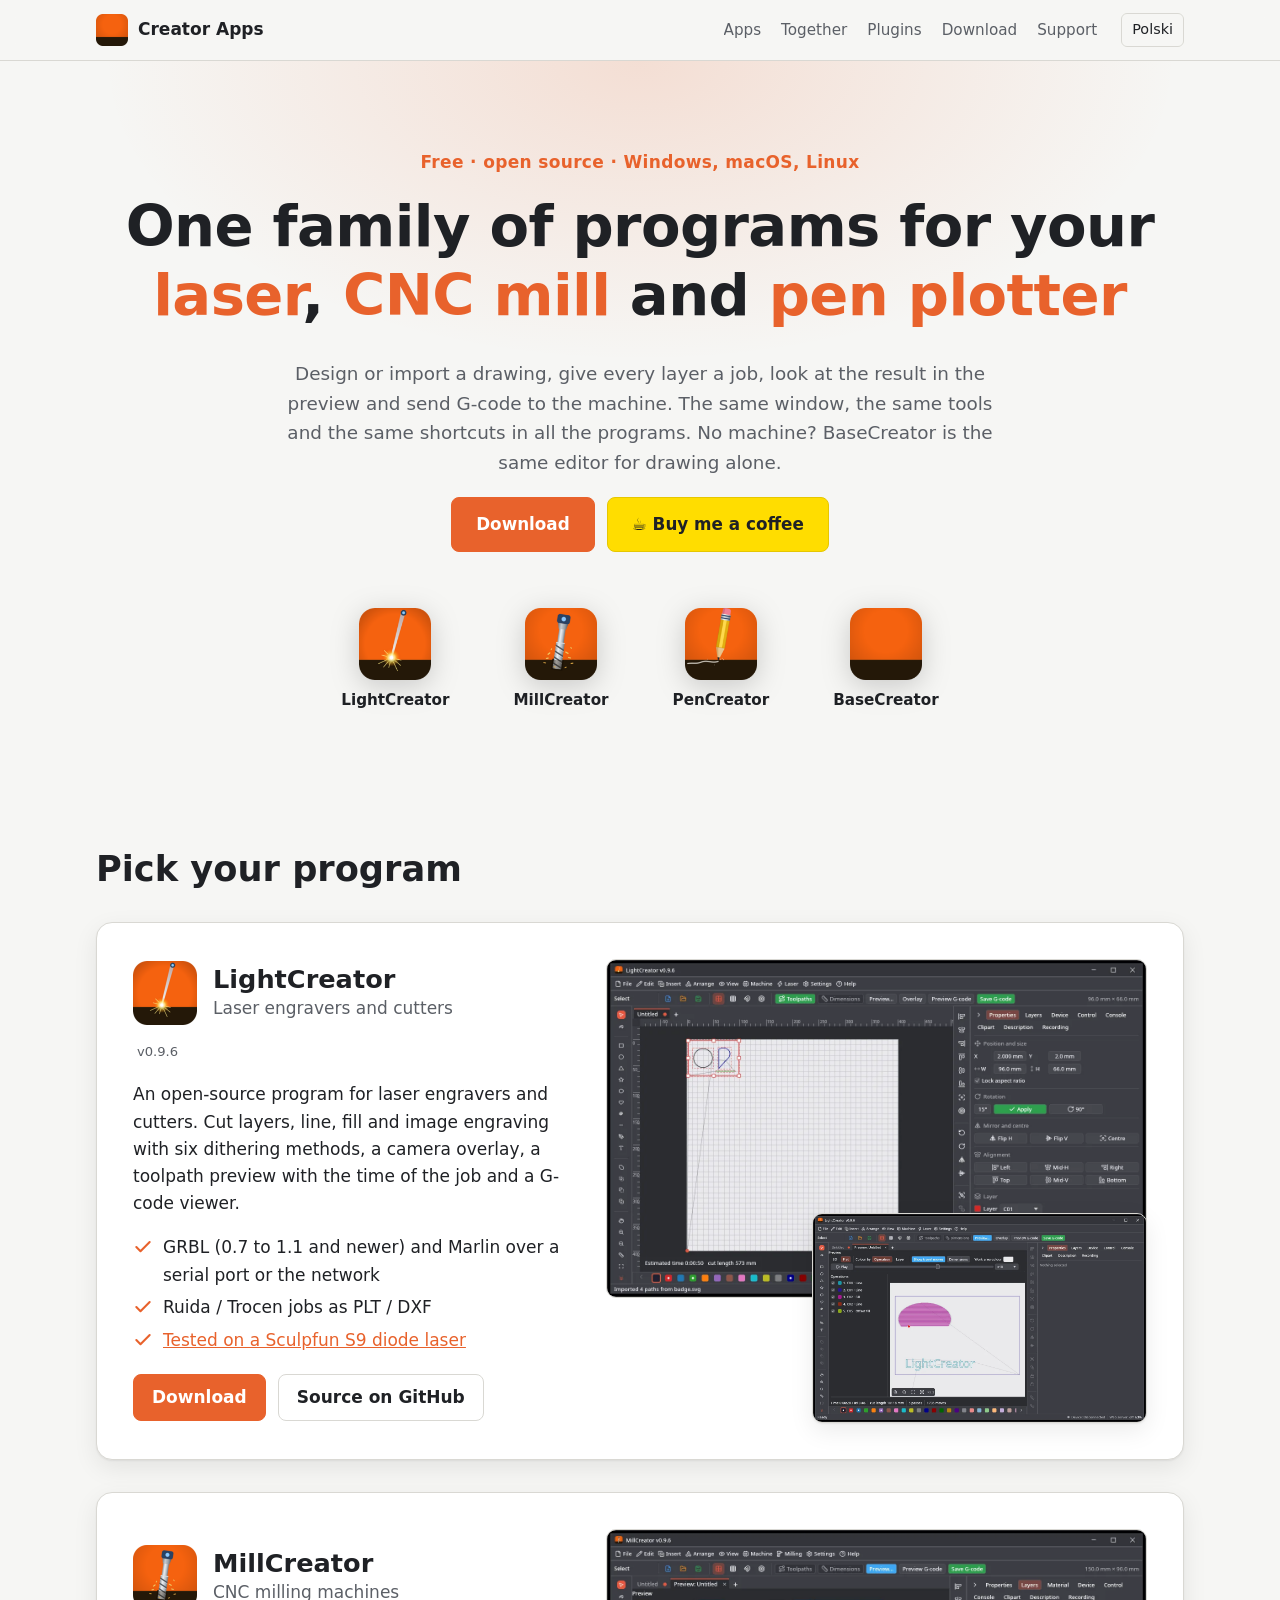
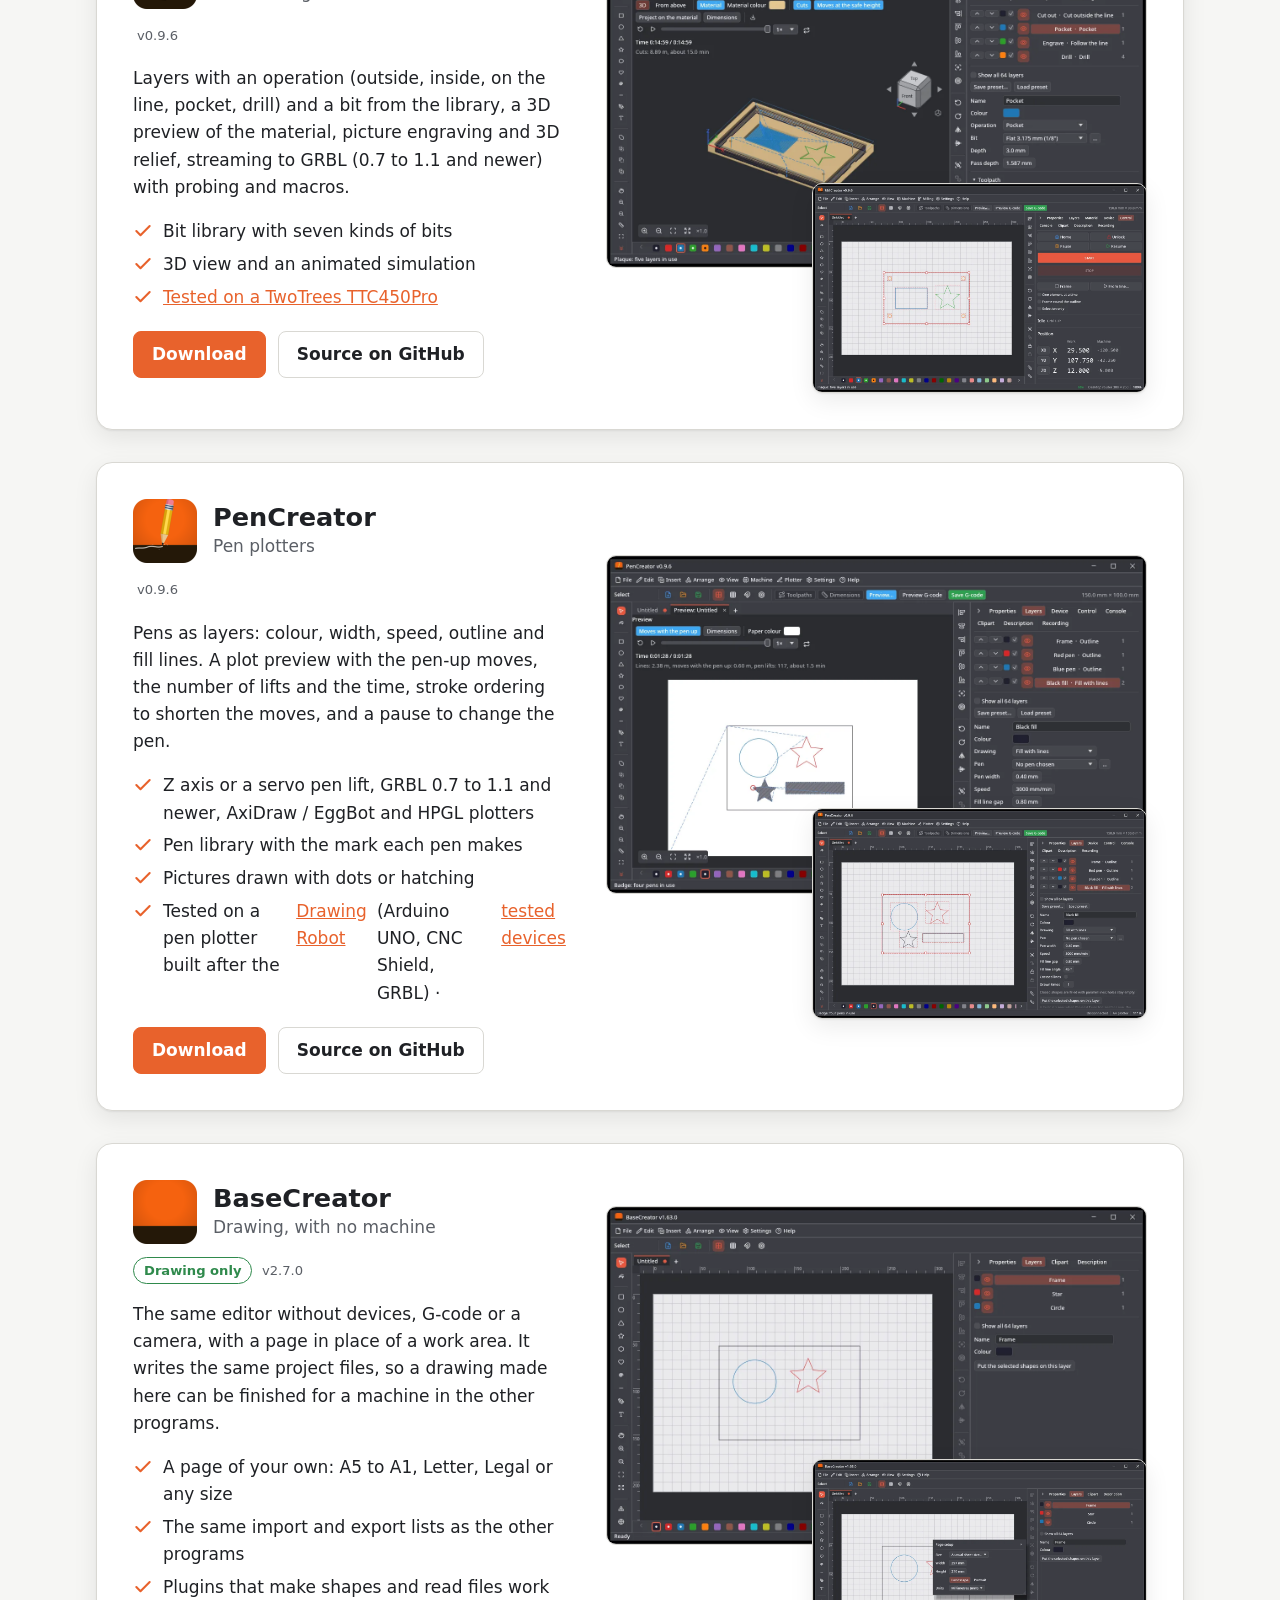
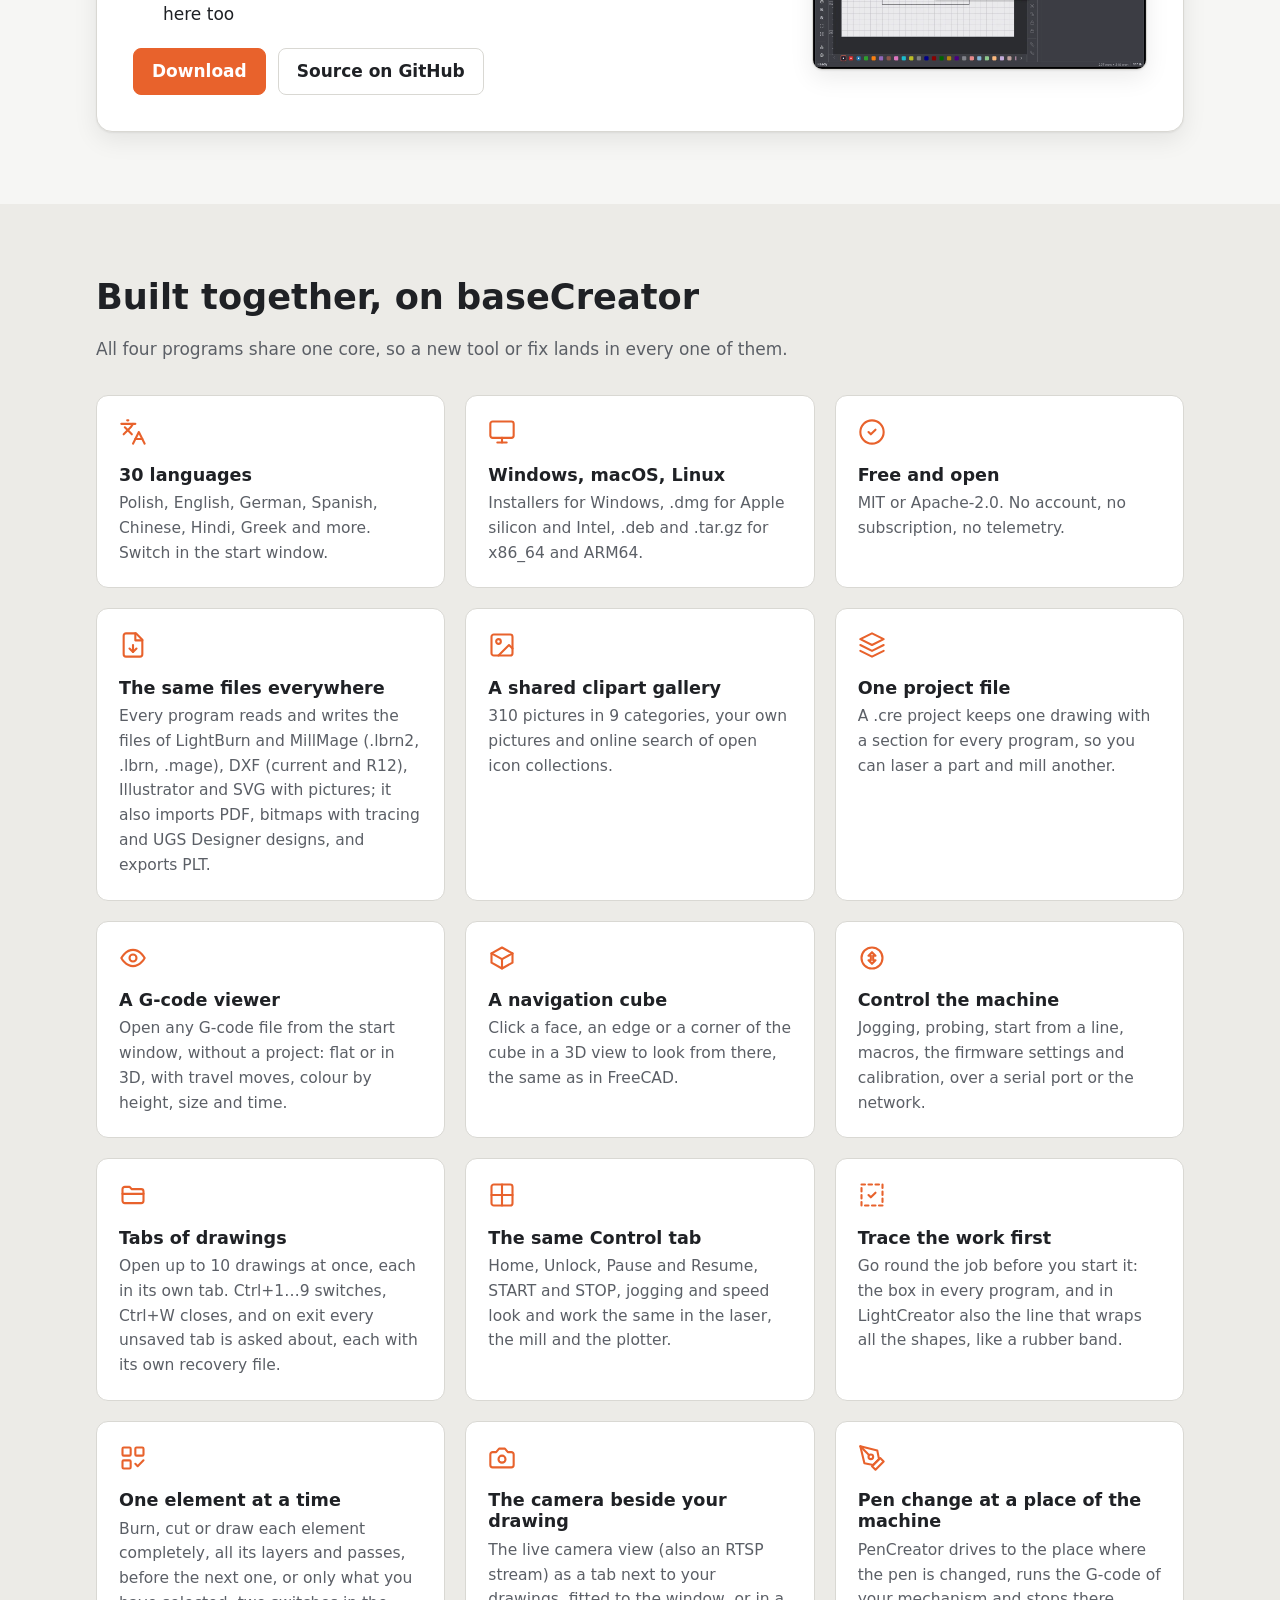
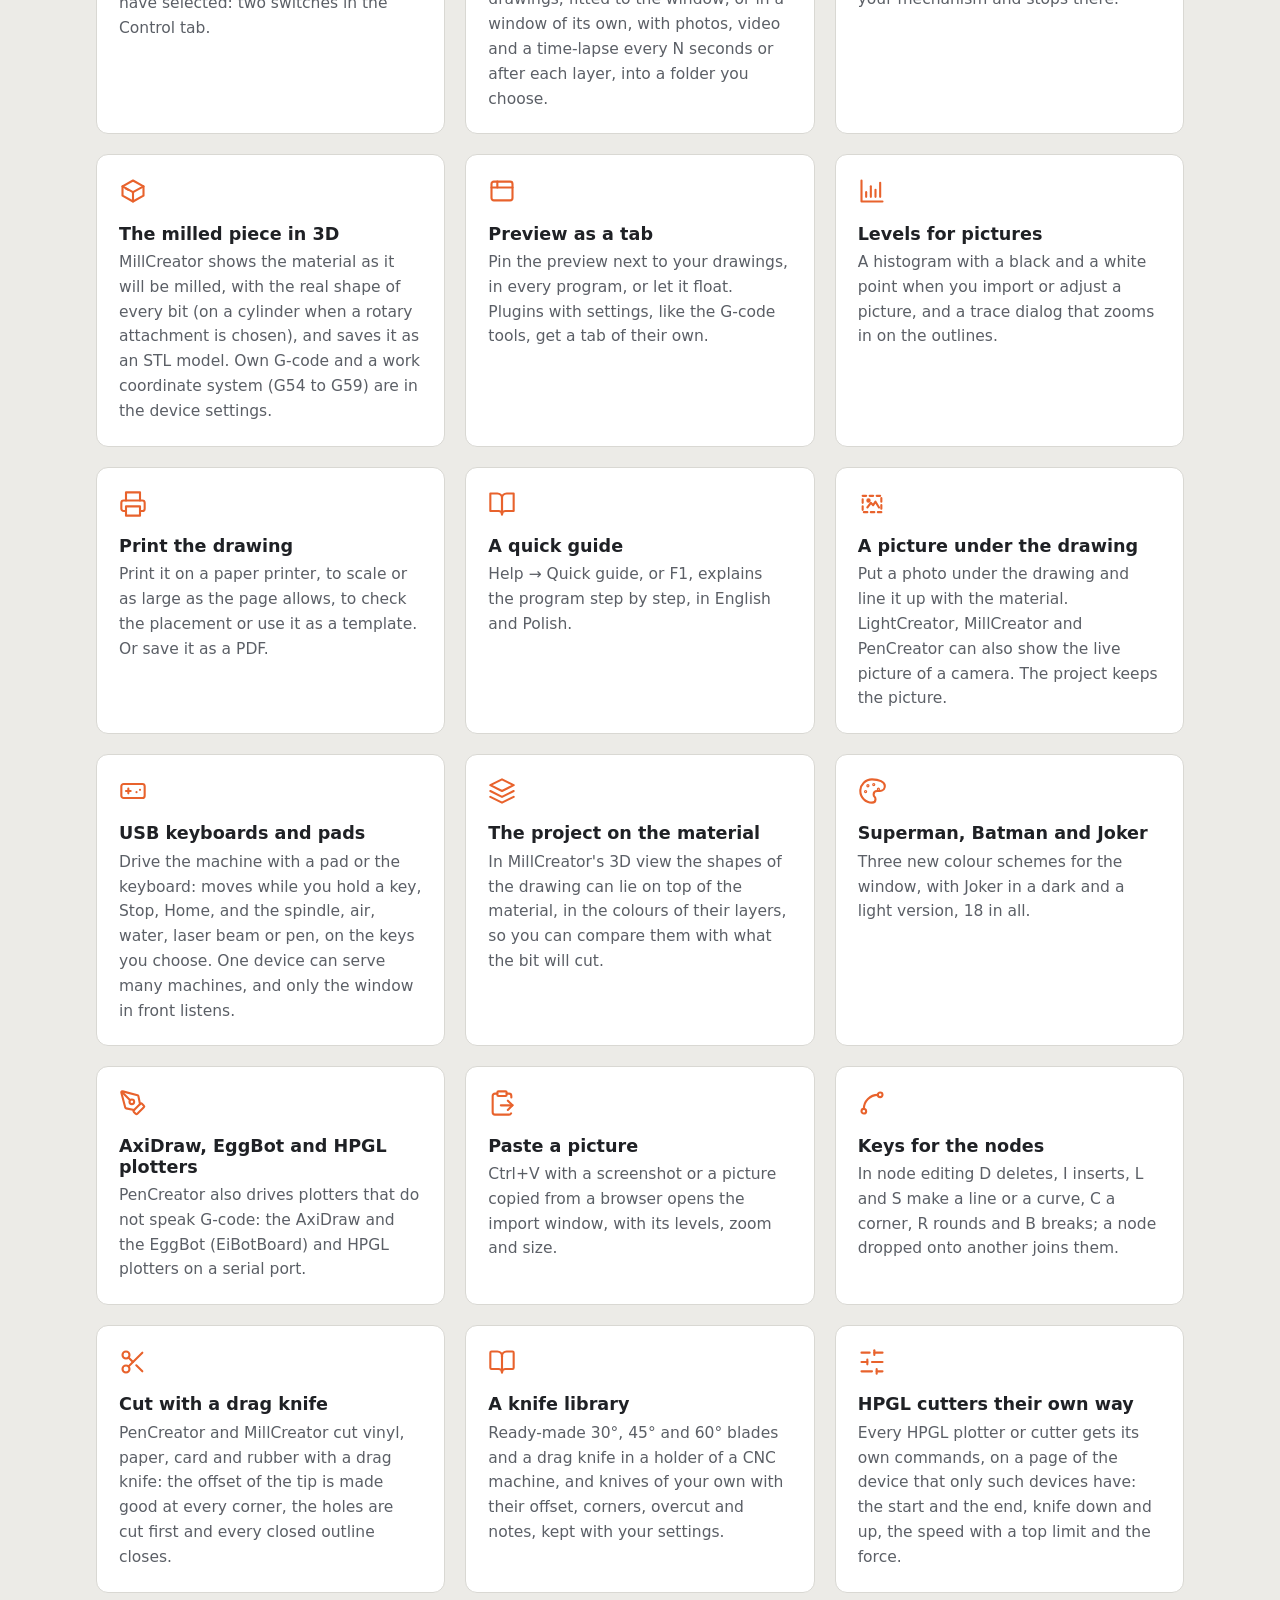
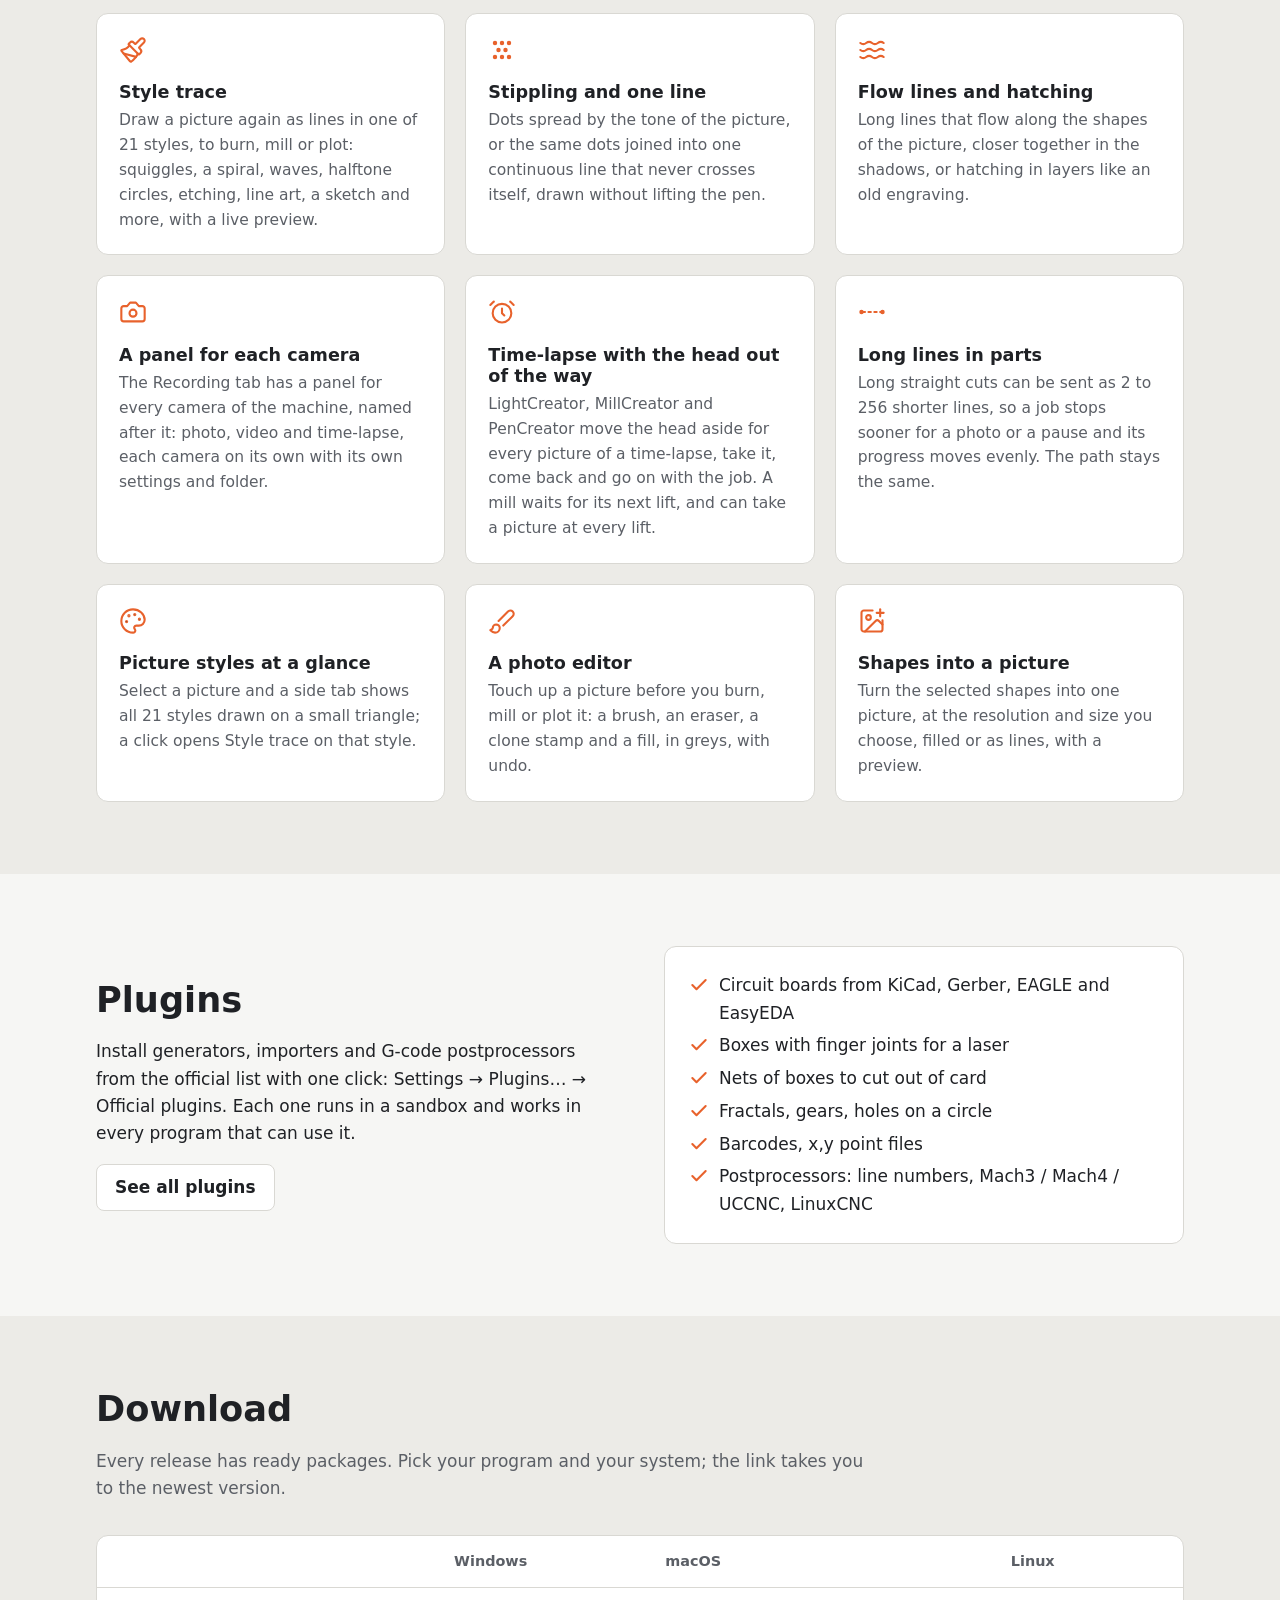
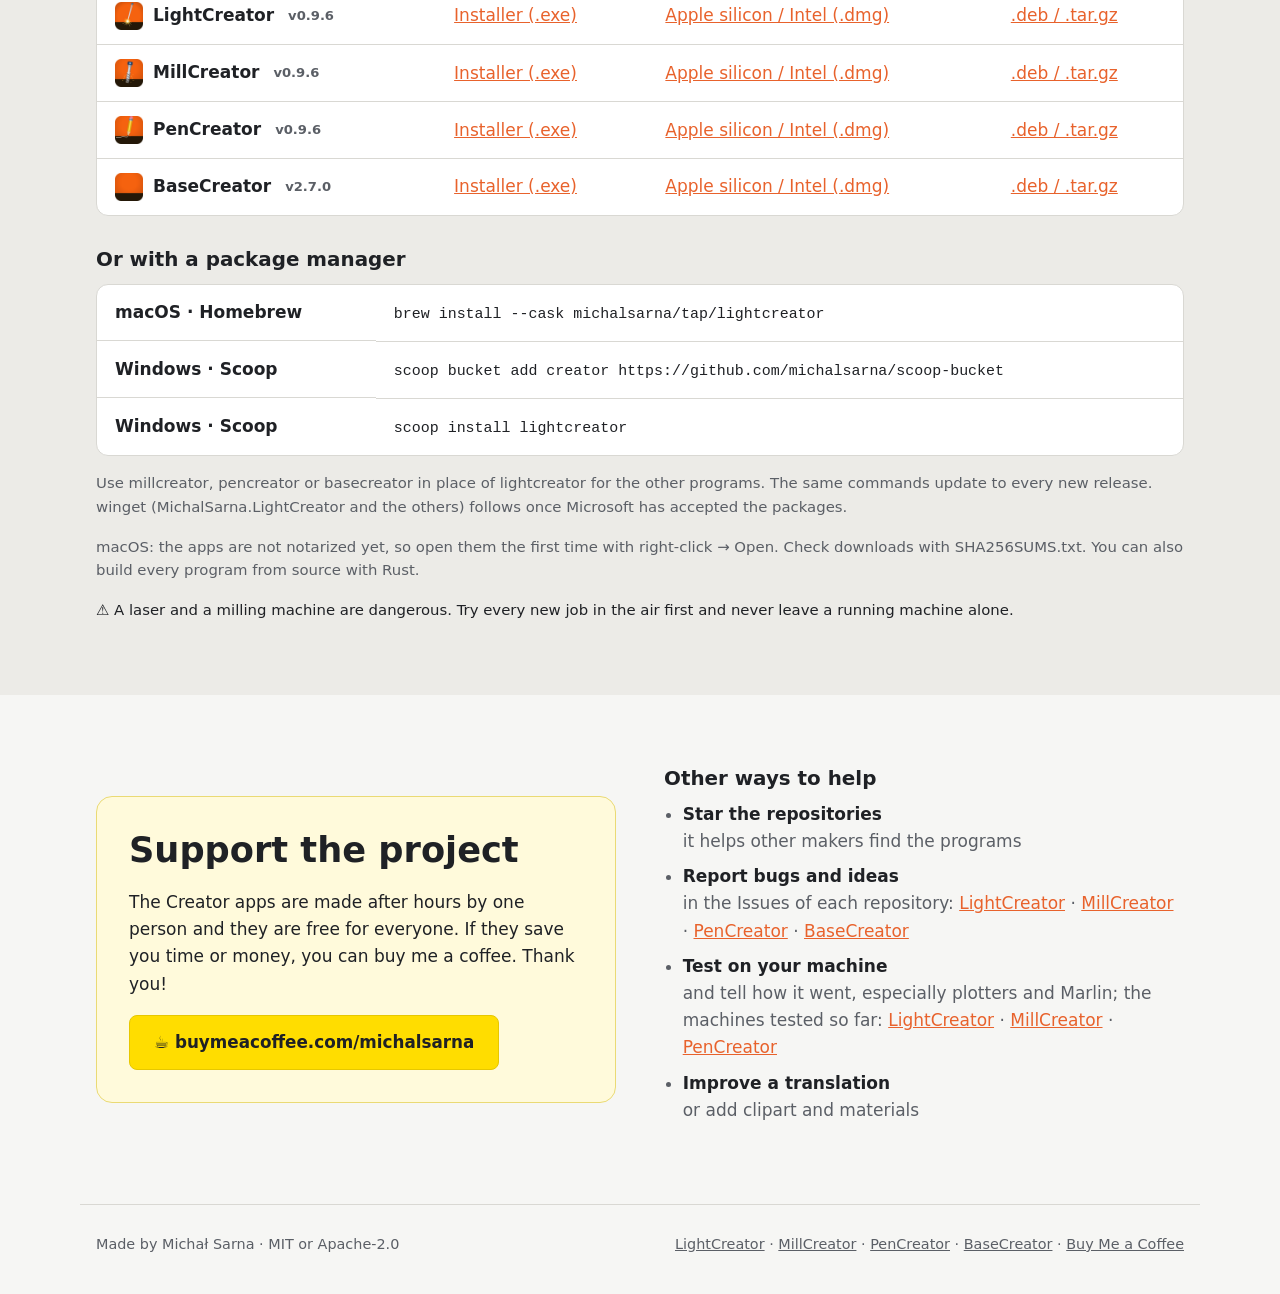
==== index.html @ 65185fb4 "v0.9.6 and BaseCreator v2.7.0: versions, screenshots, tiles for picture styles, photo editor and sha" ====
<!doctype html>
<html lang="en">
<head>
<meta charset="utf-8">
<meta name="viewport" content="width=device-width, initial-scale=1">
<title>Creator Apps · free software for lasers, CNC mills and pen plotters</title>
<meta name="description" content="LightCreator, MillCreator and PenCreator: free, open-source design and G-code software for laser engravers, CNC mills and pen plotters, and BaseCreator for drawing without a machine. Windows, macOS and Linux, 30 languages.">
<link rel="canonical" href="https://michalsarna.github.io/creatorapps/">
<link rel="alternate" hreflang="en" href="https://michalsarna.github.io/creatorapps/">
<link rel="alternate" hreflang="pl" href="https://michalsarna.github.io/creatorapps/pl/">
<link rel="alternate" hreflang="x-default" href="https://michalsarna.github.io/creatorapps/">
<meta property="og:type" content="website">
<meta property="og:url" content="https://michalsarna.github.io/creatorapps/">
<meta property="og:title" content="Creator Apps · free software for lasers, CNC mills and pen plotters">
<meta property="og:description" content="LightCreator, MillCreator and PenCreator: free, open-source design and G-code software for laser engravers, CNC mills and pen plotters, and BaseCreator for drawing without a machine. Windows, macOS and Linux, 30 languages.">
<meta property="og:image" content="https://michalsarna.github.io/creatorapps/img/og.jpg">
<meta property="og:locale" content="en_US">
<meta name="twitter:card" content="summary_large_image">
<meta name="theme-color" content="#1f2125">
<link rel="icon" href="img/favicon.png">
<script type="application/ld+json">{
 "@context": "https://schema.org",
 "@graph": [
  {
   "@type": "SoftwareApplication",
   "name": "LightCreator",
   "description": "An open-source program for laser engravers and cutters. Cut layers, line, fill and image engraving with six dithering methods, a camera overlay, a toolpath preview with the time of the job and a G-code viewer.",
   "applicationCategory": "DesignApplication",
   "operatingSystem": "Windows, macOS, Linux",
   "softwareVersion": "0.9.6",
   "url": "https://github.com/michalsarna/LightCreator",
   "downloadUrl": "https://github.com/michalsarna/LightCreator/releases/latest",
   "license": [
    "https://opensource.org/license/mit",
    "https://www.apache.org/licenses/LICENSE-2.0"
   ],
   "offers": {
    "@type": "Offer",
    "price": "0",
    "priceCurrency": "EUR"
   },
   "author": {
    "@type": "Person",
    "name": "Michał Sarna"
   }
  },
  {
   "@type": "SoftwareApplication",
   "name": "MillCreator",
   "description": "Layers with an operation (outside, inside, on the line, pocket, drill) and a bit from the library, a 3D preview of the material, picture engraving and 3D relief, streaming to GRBL (0.7 to 1.1 and newer) with probing and macros.",
   "applicationCategory": "DesignApplication",
   "operatingSystem": "Windows, macOS, Linux",
   "softwareVersion": "0.9.6",
   "url": "https://github.com/michalsarna/MillCreator",
   "downloadUrl": "https://github.com/michalsarna/MillCreator/releases/latest",
   "license": [
    "https://opensource.org/license/mit",
    "https://www.apache.org/licenses/LICENSE-2.0"
   ],
   "offers": {
    "@type": "Offer",
    "price": "0",
    "priceCurrency": "EUR"
   },
   "author": {
    "@type": "Person",
    "name": "Michał Sarna"
   }
  },
  {
   "@type": "SoftwareApplication",
   "name": "PenCreator",
   "description": "Pens as layers: colour, width, speed, outline and fill lines. A plot preview with the pen-up moves, the number of lifts and the time, stroke ordering to shorten the moves, and a pause to change the pen.",
   "applicationCategory": "DesignApplication",
   "operatingSystem": "Windows, macOS, Linux",
   "softwareVersion": "0.9.6",
   "url": "https://github.com/michalsarna/PenCreator",
   "downloadUrl": "https://github.com/michalsarna/PenCreator/releases/latest",
   "license": [
    "https://opensource.org/license/mit",
    "https://www.apache.org/licenses/LICENSE-2.0"
   ],
   "offers": {
    "@type": "Offer",
    "price": "0",
    "priceCurrency": "EUR"
   },
   "author": {
    "@type": "Person",
    "name": "Michał Sarna"
   }
  },
  {
   "@type": "SoftwareApplication",
   "name": "BaseCreator",
   "description": "The same editor without devices, G-code or a camera, with a page in place of a work area. It writes the same project files, so a drawing made here can be finished for a machine in the other programs.",
   "applicationCategory": "DesignApplication",
   "operatingSystem": "Windows, macOS, Linux",
   "softwareVersion": "2.7.0",
   "url": "https://github.com/michalsarna/baseCreator",
   "downloadUrl": "https://github.com/michalsarna/baseCreator/releases/latest",
   "license": [
    "https://opensource.org/license/mit",
    "https://www.apache.org/licenses/LICENSE-2.0"
   ],
   "offers": {
    "@type": "Offer",
    "price": "0",
    "priceCurrency": "EUR"
   },
   "author": {
    "@type": "Person",
    "name": "Michał Sarna"
   }
  }
 ]
}</script>
<link rel="stylesheet" href="style.css">
<script>try{var s=localStorage.getItem("creatorapps-lang");if(!s&&/^pl\b/i.test(navigator.language||"")){location.replace("pl/")}else{localStorage.setItem("creatorapps-lang","en")}}catch(e){}</script>
</head>
<body>
<a class="skip" href="#main">Skip to content</a>
<header class="top">
  <div class="wrap bar">
    <a class="brand" href="./"><img src="img/basecreator.png" alt="" width="32" height="32">Creator Apps</a>
    <nav><a href="#apps">Apps</a><a href="#together">Together</a><a href="#plugins">Plugins</a><a href="#download">Download</a><a href="#support">Support</a></nav>
    <a class="lang" href="pl/" hreflang="pl" lang="pl">Polski</a>
  </div>
</header>

<main id="main">
  <section class="hero">
    <div class="wrap">
      <p class="kicker">Free · open source · Windows, macOS, Linux</p>
      <h1>One family of programs for your <em>laser</em>, <em>CNC mill</em> and <em>pen plotter</em></h1>
      <p class="lead">Design or import a drawing, give every layer a job, look at the result in the preview and send G-code to the machine. The same window, the same tools and the same shortcuts in all the programs. No machine? BaseCreator is the same editor for drawing alone.</p>
      <div class="actions">
        <a class="btn primary big" href="#download">Download</a>
        <a class="btn coffee big" href="https://buymeacoffee.com/michalsarna">☕ Buy me a coffee</a>
      </div>
      <div class="trio">
        <a href="#lightcreator"><img src="img/lightcreator.png" alt="" width="72" height="72"><span>LightCreator</span></a>
        <a href="#millcreator"><img src="img/millcreator.png" alt="" width="72" height="72"><span>MillCreator</span></a>
        <a href="#pencreator"><img src="img/pencreator.png" alt="" width="72" height="72"><span>PenCreator</span></a>
        <a href="#basecreator"><img src="img/basecreator.png" alt="" width="72" height="72"><span>BaseCreator</span></a>
      </div>
    </div>
  </section>

  <section id="apps" class="wrap">
    <h2>Pick your program</h2>
      <article class="app app-lc" id="lightcreator">
        <div class="app-text">
          <header>
            <img src="img/lightcreator.png" alt="" width="64" height="64">
            <div><h3>LightCreator</h3><p class="tag">Laser engravers and cutters</p></div>
          </header>
          <span class="ver">v0.9.6</span>
          <p>An open-source program for laser engravers and cutters. Cut layers, line, fill and image engraving with six dithering methods, a camera overlay, a toolpath preview with the time of the job and a G-code viewer.</p>
          <ul class="checks"><li><svg viewBox="0 0 24 24" aria-hidden="true"><path d="M20 6 9 17l-5-5"/></svg>GRBL (0.7 to 1.1 and newer) and Marlin over a serial port or the network</li><li><svg viewBox="0 0 24 24" aria-hidden="true"><path d="M20 6 9 17l-5-5"/></svg>Ruida / Trocen jobs as PLT / DXF</li><li><svg viewBox="0 0 24 24" aria-hidden="true"><path d="M20 6 9 17l-5-5"/></svg><a href="https://github.com/michalsarna/LightCreator/blob/main/TESTS_ON_DEVICES.md">Tested on a Sculpfun S9 diode laser</a></li></ul>
          <div class="actions">
            <a class="btn primary" href="https://github.com/michalsarna/LightCreator/releases/latest">Download</a>
            <a class="btn" href="https://github.com/michalsarna/LightCreator">Source on GitHub</a>
          </div>
        </div>
        <div class="shots"><figure><img src="img/lc-editor.webp" alt="The editor with the Properties tab" width="1280" height="800" loading="lazy"><figcaption>The editor with the Properties tab</figcaption></figure><figure><img src="img/lc-preview.webp" alt="The preview of a job" width="1280" height="800" loading="lazy"><figcaption>The preview of a job</figcaption></figure></div>
      </article>
      <article class="app app-mc" id="millcreator">
        <div class="app-text">
          <header>
            <img src="img/millcreator.png" alt="" width="64" height="64">
            <div><h3>MillCreator</h3><p class="tag">CNC milling machines</p></div>
          </header>
          <span class="ver">v0.9.6</span>
          <p>Layers with an operation (outside, inside, on the line, pocket, drill) and a bit from the library, a 3D preview of the material, picture engraving and 3D relief, streaming to GRBL (0.7 to 1.1 and newer) with probing and macros.</p>
          <ul class="checks"><li><svg viewBox="0 0 24 24" aria-hidden="true"><path d="M20 6 9 17l-5-5"/></svg>Bit library with seven kinds of bits</li><li><svg viewBox="0 0 24 24" aria-hidden="true"><path d="M20 6 9 17l-5-5"/></svg>3D view and an animated simulation</li><li><svg viewBox="0 0 24 24" aria-hidden="true"><path d="M20 6 9 17l-5-5"/></svg><a href="https://github.com/michalsarna/MillCreator/blob/main/TESTS_ON_DEVICES.md">Tested on a TwoTrees TTC450Pro</a></li></ul>
          <div class="actions">
            <a class="btn primary" href="https://github.com/michalsarna/MillCreator/releases/latest">Download</a>
            <a class="btn" href="https://github.com/michalsarna/MillCreator">Source on GitHub</a>
          </div>
        </div>
        <div class="shots"><figure><img src="img/mc-3d.webp" alt="The 3D preview of the cuts" width="1280" height="800" loading="lazy"><figcaption>The 3D preview of the cuts</figcaption></figure><figure><img src="img/mc-control.webp" alt="The Control tab: START / STOP, position, jogging" width="1280" height="800" loading="lazy"><figcaption>The Control tab: START / STOP, position, jogging</figcaption></figure></div>
      </article>
      <article class="app app-pc" id="pencreator">
        <div class="app-text">
          <header>
            <img src="img/pencreator.png" alt="" width="64" height="64">
            <div><h3>PenCreator</h3><p class="tag">Pen plotters</p></div>
          </header>
          <span class="ver">v0.9.6</span>
          <p>Pens as layers: colour, width, speed, outline and fill lines. A plot preview with the pen-up moves, the number of lifts and the time, stroke ordering to shorten the moves, and a pause to change the pen.</p>
          <ul class="checks"><li><svg viewBox="0 0 24 24" aria-hidden="true"><path d="M20 6 9 17l-5-5"/></svg>Z axis or a servo pen lift, GRBL 0.7 to 1.1 and newer, AxiDraw / EggBot and HPGL plotters</li><li><svg viewBox="0 0 24 24" aria-hidden="true"><path d="M20 6 9 17l-5-5"/></svg>Pen library with the mark each pen makes</li><li><svg viewBox="0 0 24 24" aria-hidden="true"><path d="M20 6 9 17l-5-5"/></svg>Pictures drawn with dots or hatching</li><li><svg viewBox="0 0 24 24" aria-hidden="true"><path d="M20 6 9 17l-5-5"/></svg>Tested on a pen plotter built after the <a href="https://www.printables.com/model/137296-drawing-robot-arduino-uno-cnc-shield-grbl">Drawing Robot</a> (Arduino UNO, CNC Shield, GRBL) · <a href="https://github.com/michalsarna/PenCreator/blob/main/TESTS_ON_DEVICES.md">tested devices</a></li></ul>
          <div class="actions">
            <a class="btn primary" href="https://github.com/michalsarna/PenCreator/releases/latest">Download</a>
            <a class="btn" href="https://github.com/michalsarna/PenCreator">Source on GitHub</a>
          </div>
        </div>
        <div class="shots"><figure><img src="img/pc-plot.webp" alt="The plot preview" width="1280" height="800" loading="lazy"><figcaption>The plot preview</figcaption></figure><figure><img src="img/pc-layers.webp" alt="Pens as layers" width="1280" height="800" loading="lazy"><figcaption>Pens as layers</figcaption></figure></div>
      </article>
      <article class="app app-bc" id="basecreator">
        <div class="app-text">
          <header>
            <img src="img/basecreator.png" alt="" width="64" height="64">
            <div><h3>BaseCreator</h3><p class="tag">Drawing, with no machine</p></div>
          </header>
          <span class="status">Drawing only</span> <span class="ver">v2.7.0</span>
          <p>The same editor without devices, G-code or a camera, with a page in place of a work area. It writes the same project files, so a drawing made here can be finished for a machine in the other programs.</p>
          <ul class="checks"><li><svg viewBox="0 0 24 24" aria-hidden="true"><path d="M20 6 9 17l-5-5"/></svg>A page of your own: A5 to A1, Letter, Legal or any size</li><li><svg viewBox="0 0 24 24" aria-hidden="true"><path d="M20 6 9 17l-5-5"/></svg>The same import and export lists as the other programs</li><li><svg viewBox="0 0 24 24" aria-hidden="true"><path d="M20 6 9 17l-5-5"/></svg>Plugins that make shapes and read files work here too</li></ul>
          <div class="actions">
            <a class="btn primary" href="https://github.com/michalsarna/baseCreator/releases/latest">Download</a>
            <a class="btn" href="https://github.com/michalsarna/baseCreator">Source on GitHub</a>
          </div>
        </div>
        <div class="shots"><figure><img src="img/bc-editor.webp" alt="The editor with the Layers tab" width="1280" height="800" loading="lazy"><figcaption>The editor with the Layers tab</figcaption></figure><figure><img src="img/bc-page.webp" alt="Page setup" width="1280" height="800" loading="lazy"><figcaption>Page setup</figcaption></figure></div>
      </article>
  </section>

  <section id="together" class="band">
    <div class="wrap">
      <h2>Built together, on baseCreator</h2>
      <p class="sub">All four programs share one core, so a new tool or fix lands in every one of them.</p>
      <div class="feats"><div class="feat"><svg viewBox="0 0 24 24" aria-hidden="true"><path d="m5 8 6 6"/><path d="m4 14 6-6 2-3"/><path d="M2 5h12"/><path d="M7 2h1"/><path d="m22 22-5-10-5 10"/><path d="M14 18h6"/></svg><h3>30 languages</h3><p>Polish, English, German, Spanish, Chinese, Hindi, Greek and more. Switch in the start window.</p></div><div class="feat"><svg viewBox="0 0 24 24" aria-hidden="true"><rect x="2" y="3" width="20" height="14" rx="2"/><path d="M8 21h8"/><path d="M12 17v4"/></svg><h3>Windows, macOS, Linux</h3><p>Installers for Windows, .dmg for Apple silicon and Intel, .deb and .tar.gz for x86_64 and ARM64.</p></div><div class="feat"><svg viewBox="0 0 24 24" aria-hidden="true"><path d="M12 2a10 10 0 1 0 0 20 10 10 0 0 0 0-20Z"/><path d="M9 12l2 2 4-4"/></svg><h3>Free and open</h3><p>MIT or Apache-2.0. No account, no subscription, no telemetry.</p></div><div class="feat"><svg viewBox="0 0 24 24" aria-hidden="true"><path d="M14.5 2H6a2 2 0 0 0-2 2v16a2 2 0 0 0 2 2h12a2 2 0 0 0 2-2V7.5Z"/><path d="M14 2v6h6"/><path d="M12 18v-6"/><path d="m9 15 3 3 3-3"/></svg><h3>The same files everywhere</h3><p>Every program reads and writes the files of LightBurn and MillMage (.lbrn2, .lbrn, .mage), DXF (current and R12), Illustrator and SVG with pictures; it also imports PDF, bitmaps with tracing and UGS Designer designs, and exports PLT.</p></div><div class="feat"><svg viewBox="0 0 24 24" aria-hidden="true"><rect x="3" y="3" width="18" height="18" rx="2"/><circle cx="9" cy="9" r="2"/><path d="m21 15-3-3-9 9"/></svg><h3>A shared clipart gallery</h3><p>310 pictures in 9 categories, your own pictures and online search of open icon collections.</p></div><div class="feat"><svg viewBox="0 0 24 24" aria-hidden="true"><path d="M12 2 2 7l10 5 10-5-10-5Z"/><path d="m2 17 10 5 10-5"/><path d="m2 12 10 5 10-5"/></svg><h3>One project file</h3><p>A .cre project keeps one drawing with a section for every program, so you can laser a part and mill another.</p></div><div class="feat"><svg viewBox="0 0 24 24" aria-hidden="true"><path d="M2 12s3.6-7 10-7 10 7 10 7-3.6 7-10 7S2 12 2 12Z"/><circle cx="12" cy="12" r="3"/></svg><h3>A G-code viewer</h3><p>Open any G-code file from the start window, without a project: flat or in 3D, with travel moves, colour by height, size and time.</p></div><div class="feat"><svg viewBox="0 0 24 24" aria-hidden="true"><path d="M21 8 12 3 3 8v8l9 5 9-5Z"/><path d="m3 8 9 5 9-5"/><path d="M12 13v8"/></svg><h3>A navigation cube</h3><p>Click a face, an edge or a corner of the cube in a 3D view to look from there, the same as in FreeCAD.</p></div><div class="feat"><svg viewBox="0 0 24 24" aria-hidden="true"><circle cx="12" cy="12" r="9"/><path d="m12 7 3 3h-2v4h2l-3 3-3-3h2v-4H9Z"/></svg><h3>Control the machine</h3><p>Jogging, probing, start from a line, macros, the firmware settings and calibration, over a serial port or the network.</p></div><div class="feat"><svg viewBox="0 0 24 24" aria-hidden="true"><path d="M3 7a2 2 0 0 1 2-2h4l2 2h8a2 2 0 0 1 2 2v8a2 2 0 0 1-2 2H5a2 2 0 0 1-2-2Z"/><path d="M3 11h18"/></svg><h3>Tabs of drawings</h3><p>Open up to 10 drawings at once, each in its own tab. Ctrl+1…9 switches, Ctrl+W closes, and on exit every unsaved tab is asked about, each with its own recovery file.</p></div><div class="feat"><svg viewBox="0 0 24 24" aria-hidden="true"><rect x="3" y="3" width="18" height="18" rx="2"/><path d="M3 12h18"/><path d="M12 3v18"/></svg><h3>The same Control tab</h3><p>Home, Unlock, Pause and Resume, START and STOP, jogging and speed look and work the same in the laser, the mill and the plotter.</p></div><div class="feat"><svg viewBox="0 0 24 24" aria-hidden="true"><path d="M3 3h18v18H3Z" stroke-dasharray="3 3"/><path d="m9 12 2 2 4-4"/></svg><h3>Trace the work first</h3><p>Go round the job before you start it: the box in every program, and in LightCreator also the line that wraps all the shapes, like a rubber band.</p></div><div class="feat"><svg viewBox="0 0 24 24" aria-hidden="true"><rect x="3" y="3" width="7" height="7" rx="1"/><rect x="14" y="3" width="7" height="7" rx="1"/><rect x="3" y="14" width="7" height="7" rx="1"/><path d="m14 17 2 2 5-5"/></svg><h3>One element at a time</h3><p>Burn, cut or draw each element completely, all its layers and passes, before the next one, or only what you have selected: two switches in the Control tab.</p></div><div class="feat"><svg viewBox="0 0 24 24" aria-hidden="true"><path d="M14.5 4h-5L7 7H4a2 2 0 0 0-2 2v9a2 2 0 0 0 2 2h16a2 2 0 0 0 2-2V9a2 2 0 0 0-2-2h-3Z"/><circle cx="12" cy="13" r="3"/></svg><h3>The camera beside your drawing</h3><p>The live camera view (also an RTSP stream) as a tab next to your drawings, fitted to the window, or in a window of its own, with photos, video and a time-lapse every N seconds or after each layer, into a folder you choose.</p></div><div class="feat"><svg viewBox="0 0 24 24" aria-hidden="true"><path d="m12 19 7-7 3 3-7 7-3-3Z"/><path d="m18 13-1.5-7.5L2 2l3.5 14.5L13 18l5-5Z"/><path d="m2 2 7.6 7.6"/><circle cx="11" cy="11" r="2"/></svg><h3>Pen change at a place of the machine</h3><p>PenCreator drives to the place where the pen is changed, runs the G-code of your mechanism and stops there.</p></div><div class="feat"><svg viewBox="0 0 24 24" aria-hidden="true"><path d="M21 8 12 3 3 8v8l9 5 9-5Z"/><path d="M3 8l9 5 9-5"/><path d="M12 13v8"/><path d="M8 11l-2-1"/></svg><h3>The milled piece in 3D</h3><p>MillCreator shows the material as it will be milled, with the real shape of every bit (on a cylinder when a rotary attachment is chosen), and saves it as an STL model. Own G-code and a work coordinate system (G54 to G59) are in the device settings.</p></div><div class="feat"><svg viewBox="0 0 24 24" aria-hidden="true"><rect x="3" y="4" width="18" height="16" rx="2"/><path d="M3 9h18"/><path d="M8 4v5"/></svg><h3>Preview as a tab</h3><p>Pin the preview next to your drawings, in every program, or let it float. Plugins with settings, like the G-code tools, get a tab of their own.</p></div><div class="feat"><svg viewBox="0 0 24 24" aria-hidden="true"><path d="M3 3v18h18"/><path d="M7 17v-4"/><path d="M11 17V8"/><path d="M15 17v-6"/><path d="M19 17V5"/></svg><h3>Levels for pictures</h3><p>A histogram with a black and a white point when you import or adjust a picture, and a trace dialog that zooms in on the outlines.</p></div><div class="feat"><svg viewBox="0 0 24 24" aria-hidden="true"><path d="M6 9V2h12v7"/><path d="M6 18H4a2 2 0 0 1-2-2v-5a2 2 0 0 1 2-2h16a2 2 0 0 1 2 2v5a2 2 0 0 1-2 2h-2"/><rect x="6" y="14" width="12" height="8"/></svg><h3>Print the drawing</h3><p>Print it on a paper printer, to scale or as large as the page allows, to check the placement or use it as a template. Or save it as a PDF.</p></div><div class="feat"><svg viewBox="0 0 24 24" aria-hidden="true"><path d="M2 3h6a4 4 0 0 1 4 4v14a3 3 0 0 0-3-3H2Z"/><path d="M22 3h-6a4 4 0 0 0-4 4v14a3 3 0 0 1 3-3h7Z"/></svg><h3>A quick guide</h3><p>Help → Quick guide, or F1, explains the program step by step, in English and Polish.</p></div><div class="feat"><svg viewBox="0 0 24 24" aria-hidden="true"><path d="M4 5h16v14H4Z" stroke-dasharray="3 3"/><path d="m8 15 3-4 2 2 2-3 3 5"/><circle cx="9" cy="9" r="1"/></svg><h3>A picture under the drawing</h3><p>Put a photo under the drawing and line it up with the material. LightCreator, MillCreator and PenCreator can also show the live picture of a camera. The project keeps the picture.</p></div><div class="feat"><svg viewBox="0 0 24 24" aria-hidden="true"><line x1="6" x2="10" y1="12" y2="12"/><line x1="8" x2="8" y1="10" y2="14"/><line x1="15" x2="15.01" y1="13" y2="13"/><line x1="18" x2="18.01" y1="11" y2="11"/><rect x="2" y="6" width="20" height="12" rx="2"/></svg><h3>USB keyboards and pads</h3><p>Drive the machine with a pad or the keyboard: moves while you hold a key, Stop, Home, and the spindle, air, water, laser beam or pen, on the keys you choose. One device can serve many machines, and only the window in front listens.</p></div><div class="feat"><svg viewBox="0 0 24 24" aria-hidden="true"><path d="m12 2 10 5-10 5L2 7l10-5Z"/><path d="m2 12 10 5 10-5"/><path d="m2 17 10 5 10-5"/></svg><h3>The project on the material</h3><p>In MillCreator's 3D view the shapes of the drawing can lie on top of the material, in the colours of their layers, so you can compare them with what the bit will cut.</p></div><div class="feat"><svg viewBox="0 0 24 24" aria-hidden="true"><circle cx="13.5" cy="6.5" r=".5"/><circle cx="17.5" cy="10.5" r=".5"/><circle cx="8.5" cy="7.5" r=".5"/><circle cx="6.5" cy="12.5" r=".5"/><path d="M12 2a10 10 0 0 0 0 20c1.7 0 3-1.3 3-3 0-.8-.3-1.5-.8-2-.5-.5-.8-1.2-.8-2 0-1.7 1.3-3 3-3h2.4c2.3 0 4.2-1.9 4.2-4.2C23 4.3 18 2 12 2Z"/></svg><h3>Superman, Batman and Joker</h3><p>Three new colour schemes for the window, with Joker in a dark and a light version, 18 in all.</p></div><div class="feat"><svg viewBox="0 0 24 24" aria-hidden="true"><path d="M15.707 21.293a1 1 0 0 1-1.414 0l-1.586-1.586a1 1 0 0 1 0-1.414l5.586-5.586a1 1 0 0 1 1.414 0l1.586 1.586a1 1 0 0 1 0 1.414z"/><path d="m18 13-1.375-6.874a1 1 0 0 0-.746-.776L3.235 2.028a1 1 0 0 0-1.207 1.207L5.35 15.879a1 1 0 0 0 .776.746L13 18"/><path d="m2.3 2.3 7.286 7.286"/><circle cx="11" cy="11" r="2"/></svg><h3>AxiDraw, EggBot and HPGL plotters</h3><p>PenCreator also drives plotters that do not speak G-code: the AxiDraw and the EggBot (EiBotBoard) and HPGL plotters on a serial port.</p></div><div class="feat"><svg viewBox="0 0 24 24" aria-hidden="true"><path d="M11 14h10"/><path d="M16 4h2a2 2 0 0 1 2 2v1.344"/><path d="m17 18 4-4-4-4"/><path d="M8 4H6a2 2 0 0 0-2 2v14a2 2 0 0 0 2 2h12a2 2 0 0 0 1.793-1.113"/><rect x="8" y="2" width="8" height="4" rx="1"/></svg><h3>Paste a picture</h3><p>Ctrl+V with a screenshot or a picture copied from a browser opens the import window, with its levels, zoom and size.</p></div><div class="feat"><svg viewBox="0 0 24 24" aria-hidden="true"><circle cx="19" cy="5" r="2"/><circle cx="5" cy="19" r="2"/><path d="M5 17A12 12 0 0 1 17 5"/></svg><h3>Keys for the nodes</h3><p>In node editing D deletes, I inserts, L and S make a line or a curve, C a corner, R rounds and B breaks; a node dropped onto another joins them.</p></div><div class="feat"><svg viewBox="0 0 24 24" aria-hidden="true"><circle cx="6" cy="6" r="3"/><path d="M8.12 8.12 12 12"/><path d="M20 4 8.12 15.88"/><circle cx="6" cy="18" r="3"/><path d="M14.8 14.8 20 20"/></svg><h3>Cut with a drag knife</h3><p>PenCreator and MillCreator cut vinyl, paper, card and rubber with a drag knife: the offset of the tip is made good at every corner, the holes are cut first and every closed outline closes.</p></div><div class="feat"><svg viewBox="0 0 24 24" aria-hidden="true"><path d="M12 7v14"/><path d="M3 18a1 1 0 0 1-1-1V4a1 1 0 0 1 1-1h5a4 4 0 0 1 4 4 4 4 0 0 1 4-4h5a1 1 0 0 1 1 1v13a1 1 0 0 1-1 1h-6a3 3 0 0 0-3 3 3 3 0 0 0-3-3z"/></svg><h3>A knife library</h3><p>Ready-made 30°, 45° and 60° blades and a drag knife in a holder of a CNC machine, and knives of your own with their offset, corners, overcut and notes, kept with your settings.</p></div><div class="feat"><svg viewBox="0 0 24 24" aria-hidden="true"><path d="M21 4h-7"/><path d="M10 4H3"/><path d="M21 12h-9"/><path d="M8 12H3"/><path d="M21 20h-5"/><path d="M12 20H3"/><path d="M14 2v4"/><path d="M8 10v4"/><path d="M16 18v4"/></svg><h3>HPGL cutters their own way</h3><p>Every HPGL plotter or cutter gets its own commands, on a page of the device that only such devices have: the start and the end, knife down and up, the speed with a top limit and the force.</p></div><div class="feat"><svg viewBox="0 0 24 24" aria-hidden="true"><path d="m14.622 17.897-10.68-2.913"/><path d="M18.376 2.622a1 1 0 1 1 3.002 3.002L17.36 9.643a.5.5 0 0 0 0 .707l.944.944a2.41 2.41 0 0 1 0 3.408l-.944.944a.5.5 0 0 1-.707 0L8.354 7.348a.5.5 0 0 1 0-.707l.944-.944a2.41 2.41 0 0 1 3.408 0l.944.944a.5.5 0 0 0 .707 0z"/><path d="M9 8c-1.804 2.71-3.97 3.46-6.583 3.948a.507.507 0 0 0-.302.819l7.32 8.883a1 1 0 0 0 1.185.204C12.735 20.405 16 16.792 16 15"/></svg><h3>Style trace</h3><p>Draw a picture again as lines in one of 21 styles, to burn, mill or plot: squiggles, a spiral, waves, halftone circles, etching, line art, a sketch and more, with a live preview.</p></div><div class="feat"><svg viewBox="0 0 24 24" aria-hidden="true"><circle cx="6" cy="6" r="1"/><circle cx="12" cy="6" r="1"/><circle cx="18" cy="6" r="1"/><circle cx="9" cy="12" r="1"/><circle cx="15" cy="12" r="1"/><circle cx="6" cy="18" r="1"/><circle cx="12" cy="18" r="1"/><circle cx="18" cy="18" r="1"/></svg><h3>Stippling and one line</h3><p>Dots spread by the tone of the picture, or the same dots joined into one continuous line that never crosses itself, drawn without lifting the pen.</p></div><div class="feat"><svg viewBox="0 0 24 24" aria-hidden="true"><path d="M2 6c.6.5 1.2 1 2.5 1C7 7 7 5 9.5 5c2.6 0 2.4 2 5 2 2.5 0 2.5-2 5-2 1.3 0 1.9.5 2.5 1"/><path d="M2 12c.6.5 1.2 1 2.5 1 2.5 0 2.5-2 5-2 2.6 0 2.4 2 5 2 2.5 0 2.5-2 5-2 1.3 0 1.9.5 2.5 1"/><path d="M2 18c.6.5 1.2 1 2.5 1 2.5 0 2.5-2 5-2 2.6 0 2.4 2 5 2 2.5 0 2.5-2 5-2 1.3 0 1.9.5 2.5 1"/></svg><h3>Flow lines and hatching</h3><p>Long lines that flow along the shapes of the picture, closer together in the shadows, or hatching in layers like an old engraving.</p></div><div class="feat"><svg viewBox="0 0 24 24" aria-hidden="true"><path d="M14.5 4h-5L7 7H4a2 2 0 0 0-2 2v9a2 2 0 0 0 2 2h16a2 2 0 0 0 2-2V9a2 2 0 0 0-2-2h-3l-2.5-3z"/><circle cx="12" cy="13" r="3"/></svg><h3>A panel for each camera</h3><p>The Recording tab has a panel for every camera of the machine, named after it: photo, video and time-lapse, each camera on its own with its own settings and folder.</p></div><div class="feat"><svg viewBox="0 0 24 24" aria-hidden="true"><circle cx="12" cy="13" r="8"/><path d="M12 9v4l2 2"/><path d="M5 3 2 6"/><path d="m22 6-3-3"/></svg><h3>Time-lapse with the head out of the way</h3><p>LightCreator, MillCreator and PenCreator move the head aside for every picture of a time-lapse, take it, come back and go on with the job. A mill waits for its next lift, and can take a picture at every lift.</p></div><div class="feat"><svg viewBox="0 0 24 24" aria-hidden="true"><path d="M3 12h3"/><path d="M9 12h2"/><path d="M14 12h2"/><path d="M19 12h2"/><circle cx="3" cy="12" r="1"/><circle cx="21" cy="12" r="1"/></svg><h3>Long lines in parts</h3><p>Long straight cuts can be sent as 2 to 256 shorter lines, so a job stops sooner for a photo or a pause and its progress moves evenly. The path stays the same.</p></div><div class="feat"><svg viewBox="0 0 24 24" aria-hidden="true"><path d="M12 22a1 1 0 0 1 0-20 10 9 0 0 1 10 9 5 5 0 0 1-5 5h-2.25a1.75 1.75 0 0 0-1.4 2.8l.3.4a1.75 1.75 0 0 1-1.4 2.8z" /> <circle cx="13.5" cy="6.5" r=".5" fill="currentColor" /> <circle cx="17.5" cy="10.5" r=".5" fill="currentColor" /> <circle cx="6.5" cy="12.5" r=".5" fill="currentColor" /> <circle cx="8.5" cy="7.5" r=".5" fill="currentColor" /></svg><h3>Picture styles at a glance</h3><p>Select a picture and a side tab shows all 21 styles drawn on a small triangle; a click opens Style trace on that style.</p></div><div class="feat"><svg viewBox="0 0 24 24" aria-hidden="true"><path d="m9.06 11.9 8.07-8.06a2.85 2.85 0 1 1 4.03 4.03l-8.06 8.08" /> <path d="M7.07 14.94c-1.66 0-3 1.35-3 3.02 0 1.33-2.5 1.52-2 2.02 1.08 1.1 2.49 2.02 4 2.02 2.2 0 4-1.8 4-4.04a3.01 3.01 0 0 0-3-3.02z" /></svg><h3>A photo editor</h3><p>Touch up a picture before you burn, mill or plot it: a brush, an eraser, a clone stamp and a fill, in greys, with undo.</p></div><div class="feat"><svg viewBox="0 0 24 24" aria-hidden="true"><path d="M16 5h6" /> <path d="M19 2v6" /> <path d="M21 11.5V19a2 2 0 0 1-2 2H5a2 2 0 0 1-2-2V5a2 2 0 0 1 2-2h7.5" /> <path d="m21 15-3.086-3.086a2 2 0 0 0-2.828 0L6 21" /> <circle cx="9" cy="9" r="2" /></svg><h3>Shapes into a picture</h3><p>Turn the selected shapes into one picture, at the resolution and size you choose, filled or as lines, with a preview.</p></div></div>
    </div>
  </section>

  <section id="plugins" class="wrap split">
    <div>
      <h2>Plugins</h2>
      <p>Install generators, importers and G-code postprocessors from the official list with one click: Settings → Plugins… → Official plugins. Each one runs in a sandbox and works in every program that can use it.</p>
      <a class="btn" href="https://michalsarna.github.io/baseCreator-plugins/">See all plugins</a>
    </div>
    <ul class="checks"><li><svg viewBox="0 0 24 24" aria-hidden="true"><path d="M20 6 9 17l-5-5"/></svg>Circuit boards from KiCad, Gerber, EAGLE and EasyEDA</li><li><svg viewBox="0 0 24 24" aria-hidden="true"><path d="M20 6 9 17l-5-5"/></svg>Boxes with finger joints for a laser</li><li><svg viewBox="0 0 24 24" aria-hidden="true"><path d="M20 6 9 17l-5-5"/></svg>Nets of boxes to cut out of card</li><li><svg viewBox="0 0 24 24" aria-hidden="true"><path d="M20 6 9 17l-5-5"/></svg>Fractals, gears, holes on a circle</li><li><svg viewBox="0 0 24 24" aria-hidden="true"><path d="M20 6 9 17l-5-5"/></svg>Barcodes, x,y point files</li><li><svg viewBox="0 0 24 24" aria-hidden="true"><path d="M20 6 9 17l-5-5"/></svg>Postprocessors: line numbers, Mach3 / Mach4 / UCCNC, LinuxCNC</li></ul>
  </section>

  <section id="download" class="band">
    <div class="wrap">
      <h2>Download</h2>
      <p class="sub">Every release has ready packages. Pick your program and your system; the link takes you to the newest version.</p>
      <div class="table"><table><thead><tr><td></td><th scope="col">Windows</th><th scope="col">macOS</th><th scope="col">Linux</th></tr></thead><tbody><tr><th scope="row"><img src="img/lightcreator.png" alt="" width="28" height="28">LightCreator <span class="ver">v0.9.6</span></th>
          <td><a href="https://github.com/michalsarna/LightCreator/releases/latest">Installer (.exe)</a></td>
          <td><a href="https://github.com/michalsarna/LightCreator/releases/latest">Apple silicon / Intel (.dmg)</a></td>
          <td><a href="https://github.com/michalsarna/LightCreator/releases/latest">.deb / .tar.gz</a></td></tr><tr><th scope="row"><img src="img/millcreator.png" alt="" width="28" height="28">MillCreator <span class="ver">v0.9.6</span></th>
          <td><a href="https://github.com/michalsarna/MillCreator/releases/latest">Installer (.exe)</a></td>
          <td><a href="https://github.com/michalsarna/MillCreator/releases/latest">Apple silicon / Intel (.dmg)</a></td>
          <td><a href="https://github.com/michalsarna/MillCreator/releases/latest">.deb / .tar.gz</a></td></tr><tr><th scope="row"><img src="img/pencreator.png" alt="" width="28" height="28">PenCreator <span class="ver">v0.9.6</span></th>
          <td><a href="https://github.com/michalsarna/PenCreator/releases/latest">Installer (.exe)</a></td>
          <td><a href="https://github.com/michalsarna/PenCreator/releases/latest">Apple silicon / Intel (.dmg)</a></td>
          <td><a href="https://github.com/michalsarna/PenCreator/releases/latest">.deb / .tar.gz</a></td></tr><tr><th scope="row"><img src="img/basecreator.png" alt="" width="28" height="28">BaseCreator <span class="ver">v2.7.0</span></th>
          <td><a href="https://github.com/michalsarna/baseCreator/releases/latest">Installer (.exe)</a></td>
          <td><a href="https://github.com/michalsarna/baseCreator/releases/latest">Apple silicon / Intel (.dmg)</a></td>
          <td><a href="https://github.com/michalsarna/baseCreator/releases/latest">.deb / .tar.gz</a></td></tr></tbody></table></div>
      <h3 class="pkg">Or with a package manager</h3>
      <div class="table"><table><tbody><tr><th scope="row">macOS · Homebrew</th><td><code>brew install --cask michalsarna/tap/lightcreator</code></td></tr><tr><th scope="row">Windows · Scoop</th><td><code>scoop bucket add creator https://github.com/michalsarna/scoop-bucket</code></td></tr><tr><th scope="row">Windows · Scoop</th><td><code>scoop install lightcreator</code></td></tr></tbody></table></div>
      <p class="note">Use millcreator, pencreator or basecreator in place of lightcreator for the other programs. The same commands update to every new release. winget (MichalSarna.LightCreator and the others) follows once Microsoft has accepted the packages.</p>
      <p class="note">macOS: the apps are not notarized yet, so open them the first time with right-click → Open. Check downloads with SHA256SUMS.txt. You can also build every program from source with Rust.</p>
      <p class="note warn">⚠️ A laser and a milling machine are dangerous. Try every new job in the air first and never leave a running machine alone.</p>
    </div>
  </section>

  <section id="support" class="wrap split">
    <div class="coffee-box">
      <h2>Support the project</h2>
      <p>The Creator apps are made after hours by one person and they are free for everyone. If they save you time or money, you can buy me a coffee. Thank you!</p>
      <a class="btn coffee big" href="https://buymeacoffee.com/michalsarna">☕ buymeacoffee.com/michalsarna</a>
    </div>
    <div>
      <h3>Other ways to help</h3>
      <ul class="plain"><li><strong>Star the repositories</strong> it helps other makers find the programs</li><li><strong>Report bugs and ideas</strong> in the Issues of each repository: <a href="https://github.com/michalsarna/LightCreator/issues/new">LightCreator</a> · <a href="https://github.com/michalsarna/MillCreator/issues/new">MillCreator</a> · <a href="https://github.com/michalsarna/PenCreator/issues/new">PenCreator</a> · <a href="https://github.com/michalsarna/baseCreator/issues/new">BaseCreator</a></li><li><strong>Test on your machine</strong> and tell how it went, especially plotters and Marlin; the machines tested so far: <a href="https://github.com/michalsarna/LightCreator/blob/main/TESTS_ON_DEVICES.md">LightCreator</a> · <a href="https://github.com/michalsarna/MillCreator/blob/main/TESTS_ON_DEVICES.md">MillCreator</a> · <a href="https://github.com/michalsarna/PenCreator/blob/main/TESTS_ON_DEVICES.md">PenCreator</a></li><li><strong>Improve a translation</strong> or add clipart and materials</li></ul>
    </div>
  </section>
</main>

<footer class="wrap foot">
  <span>Made by Michał Sarna · MIT or Apache-2.0</span>
  <span><a href="https://github.com/michalsarna/LightCreator">LightCreator</a> · <a href="https://github.com/michalsarna/MillCreator">MillCreator</a> · <a href="https://github.com/michalsarna/PenCreator">PenCreator</a> · <a href="https://github.com/michalsarna/baseCreator">BaseCreator</a> · <a href="https://buymeacoffee.com/michalsarna">Buy Me a Coffee</a></span>
</footer>
</body>
</html>
---- style.css ----
:root {
  --bg: #f6f6f4;
  --bg2: #ffffff;
  --band: #ecebe7;
  --text: #1f2125;
  --muted: #5b5f66;
  --line: #d9d8d3;
  --accent: #e8622c;
  --accent-ink: #ffffff;
  --ok: #2f8a4c;
  --early: #b26b00;
  --shadow: 0 1px 2px rgba(0,0,0,.06), 0 8px 24px rgba(0,0,0,.08);
}
@media (prefers-color-scheme: dark) {
  :root {
    --bg: #1f2125;
    --bg2: #282a2f;
    --band: #25272b;
    --text: #e8e8e8;
    --muted: #a3a7ae;
    --line: #3a3d43;
    --accent: #f5883f;
    --accent-ink: #1f2125;
    --ok: #5fc27e;
    --early: #f2b450;
    --shadow: 0 1px 2px rgba(0,0,0,.3), 0 8px 24px rgba(0,0,0,.35);
  }
}

* { box-sizing: border-box; }
html { scroll-behavior: smooth; scroll-padding-top: 72px; }
body {
  margin: 0;
  background: var(--bg);
  color: var(--text);
  font: 17px/1.6 system-ui, -apple-system, "Segoe UI", Roboto, "Noto Sans", sans-serif;
  -webkit-font-smoothing: antialiased;
}
img { max-width: 100%; height: auto; display: block; }
a { color: var(--accent); }
h1, h2, h3 { line-height: 1.2; margin: 0 0 .5em; }
h2 { font-size: clamp(1.6rem, 3vw, 2.2rem); }
.wrap { max-width: 1120px; margin: 0 auto; padding: 0 16px; }
section.wrap, .band { padding-top: 72px; padding-bottom: 72px; }
.sub { color: var(--muted); max-width: 46em; margin: 0 0 2rem; }
.skip { position: absolute; left: -999px; }
.skip:focus { left: 8px; top: 8px; z-index: 10; background: var(--bg2); padding: 8px; }

/* top bar */
.top {
  position: sticky; top: 0; z-index: 5;
  background: color-mix(in srgb, var(--bg) 88%, transparent);
  backdrop-filter: blur(10px);
  border-bottom: 1px solid var(--line);
}
.bar { display: flex; align-items: center; gap: 24px; height: 60px; }
.brand { display: flex; align-items: center; gap: 10px; font-weight: 700; color: var(--text); text-decoration: none; white-space: nowrap; }
.top nav { display: flex; gap: 20px; margin-left: auto; overflow-x: auto; }
.top nav a { color: var(--muted); text-decoration: none; font-size: .95rem; white-space: nowrap; }
.top nav a:hover { color: var(--text); }
.lang { border: 1px solid var(--line); border-radius: 6px; padding: 4px 10px; text-decoration: none; color: var(--text); font-size: .9rem; white-space: nowrap; }
.lang:hover { border-color: var(--accent); }

/* buttons */
.actions { display: flex; flex-wrap: wrap; gap: 12px; margin-top: 1.25rem; }
.btn {
  display: inline-flex; align-items: center; justify-content: center; gap: 8px;
  padding: 9px 18px; border-radius: 8px; border: 1px solid var(--line);
  background: var(--bg2); color: var(--text); text-decoration: none; font-weight: 600;
  transition: transform .1s ease, border-color .1s ease;
}
.btn:hover { border-color: var(--accent); transform: translateY(-1px); }
.btn.primary { background: var(--accent); border-color: var(--accent); color: var(--accent-ink); }
.btn.coffee { background: #ffdd00; border-color: #e6c700; color: #1f2125; }
.btn.big { padding: 13px 24px; font-size: 1.05rem; }

/* hero */
.hero { padding: 88px 0 64px; text-align: center; background:
  radial-gradient(60% 60% at 50% 0%, color-mix(in srgb, var(--accent) 16%, transparent), transparent 70%); }
.kicker { color: var(--accent); font-weight: 600; letter-spacing: .02em; margin: 0 0 1rem; }
.hero h1 { font-size: clamp(2rem, 5.2vw, 3.6rem); max-width: 18em; margin: 0 auto .5em; letter-spacing: -.01em; }
.hero h1 em { font-style: normal; color: var(--accent); }
.lead { font-size: 1.15rem; color: var(--muted); max-width: 40em; margin: 0 auto; }
.hero .actions { justify-content: center; }
.trio { display: flex; justify-content: center; gap: clamp(16px, 6vw, 64px); margin-top: 56px; }
.trio a { display: flex; flex-direction: column; align-items: center; gap: 8px; color: var(--text); text-decoration: none; font-weight: 600; font-size: .95rem; }
.trio img { width: 72px; filter: drop-shadow(0 6px 14px rgba(0,0,0,.18)); transition: transform .15s ease; }
.trio a:hover img { transform: translateY(-4px); }

/* apps */
.app {
  display: grid; grid-template-columns: 1fr 1.25fr; gap: 40px; align-items: center;
  padding: 36px; margin-top: 32px; border-radius: 16px;
  background: var(--bg2); border: 1px solid var(--line); box-shadow: var(--shadow);
}
.app header { display: flex; gap: 16px; align-items: center; margin-bottom: 12px; }
.app header img { width: 64px; }
.app h3 { font-size: 1.6rem; margin: 0; }
.tag { margin: 0; color: var(--muted); }
.status { display: inline-block; font-size: .82rem; font-weight: 600; padding: 2px 10px; border-radius: 99px;
  color: var(--ok); border: 1px solid currentColor; }
.status.early { color: var(--early); }
.shots { display: grid; gap: 12px; }
.shots figure { margin: 0; }
.shots img { border-radius: 10px; border: 1px solid var(--line); }
.shots figure + figure { width: 62%; margin-left: auto; margin-top: -18%; position: relative; box-shadow: var(--shadow); border-radius: 10px; }
.shots figcaption { position: absolute; left: -9999px; }
.checks { list-style: none; padding: 0; margin: 1rem 0 0; }
.checks li { display: flex; gap: 10px; align-items: flex-start; margin: .35rem 0; }
.checks svg { flex: none; width: 20px; height: 20px; margin-top: 3px; fill: none; stroke: var(--accent); stroke-width: 2.5; stroke-linecap: round; stroke-linejoin: round; }

/* features */
.band { background: var(--band); }
.feats { display: grid; grid-template-columns: repeat(3, 1fr); gap: 20px; }
.feat { background: var(--bg2); border: 1px solid var(--line); border-radius: 12px; padding: 22px; }
.feat svg { width: 28px; height: 28px; fill: none; stroke: var(--accent); stroke-width: 1.8; stroke-linecap: round; stroke-linejoin: round; margin-bottom: 10px; }
.feat h3 { font-size: 1.1rem; margin-bottom: .3em; }
.feat p { margin: 0; color: var(--muted); font-size: .97rem; }

/* plugins, support */
.split { display: grid; grid-template-columns: 1fr 1fr; gap: 48px; align-items: center; }
.split > ul.checks { background: var(--bg2); border: 1px solid var(--line); border-radius: 12px; padding: 20px 24px; margin: 0; }
.coffee-box { background: color-mix(in srgb, #ffdd00 14%, var(--bg2)); border: 1px solid color-mix(in srgb, #ffdd00 45%, var(--line)); border-radius: 16px; padding: 32px; }
.plain { padding-left: 1.1em; margin: 0; }
.plain li { margin: .5rem 0; color: var(--muted); }
.plain strong { color: var(--text); display: block; }

/* download */
.table { overflow-x: auto; border: 1px solid var(--line); border-radius: 12px; background: var(--bg2); }
table { border-collapse: collapse; width: 100%; min-width: 560px; }
td, th { padding: 14px 18px; text-align: left; border-bottom: 1px solid var(--line); }
tbody tr:last-child > * { border-bottom: 0; }
thead th { color: var(--muted); font-weight: 600; font-size: .9rem; }
tbody th { display: flex; align-items: center; gap: 10px; white-space: nowrap; }
tbody th img { width: 28px; }
.pkg { margin: 2rem 0 .8rem; }
code { font-family: ui-monospace, SFMono-Regular, Menlo, Consolas, monospace; font-size: .88em; word-break: break-all; }
.note { color: var(--muted); font-size: .93rem; margin: 1rem 0 0; }
.note.warn { color: var(--text); }

.foot { display: flex; flex-wrap: wrap; justify-content: space-between; gap: 12px; padding-top: 28px; padding-bottom: 40px; border-top: 1px solid var(--line); color: var(--muted); font-size: .9rem; }
.foot a { color: var(--muted); }

@media (max-width: 880px) {
  .app { grid-template-columns: 1fr; padding: 22px; gap: 24px; }
  .feats { grid-template-columns: 1fr 1fr; }
  .split { grid-template-columns: 1fr; gap: 28px; }
  .top nav { display: none; }
  .lang { margin-left: auto; }
}
@media (max-width: 560px) {
  body { font-size: 16px; }
  .feats { grid-template-columns: 1fr; }
  .hero { padding-top: 56px; }
  .coffee-box { padding: 22px; }
  .btn.big { width: 100%; }
}
@media (prefers-reduced-motion: reduce) { html { scroll-behavior: auto; } * { transition: none !important; } }

.ver { display: inline-block; font-size: .82rem; color: var(--muted); font-variant-numeric: tabular-nums; margin-left: 4px; }
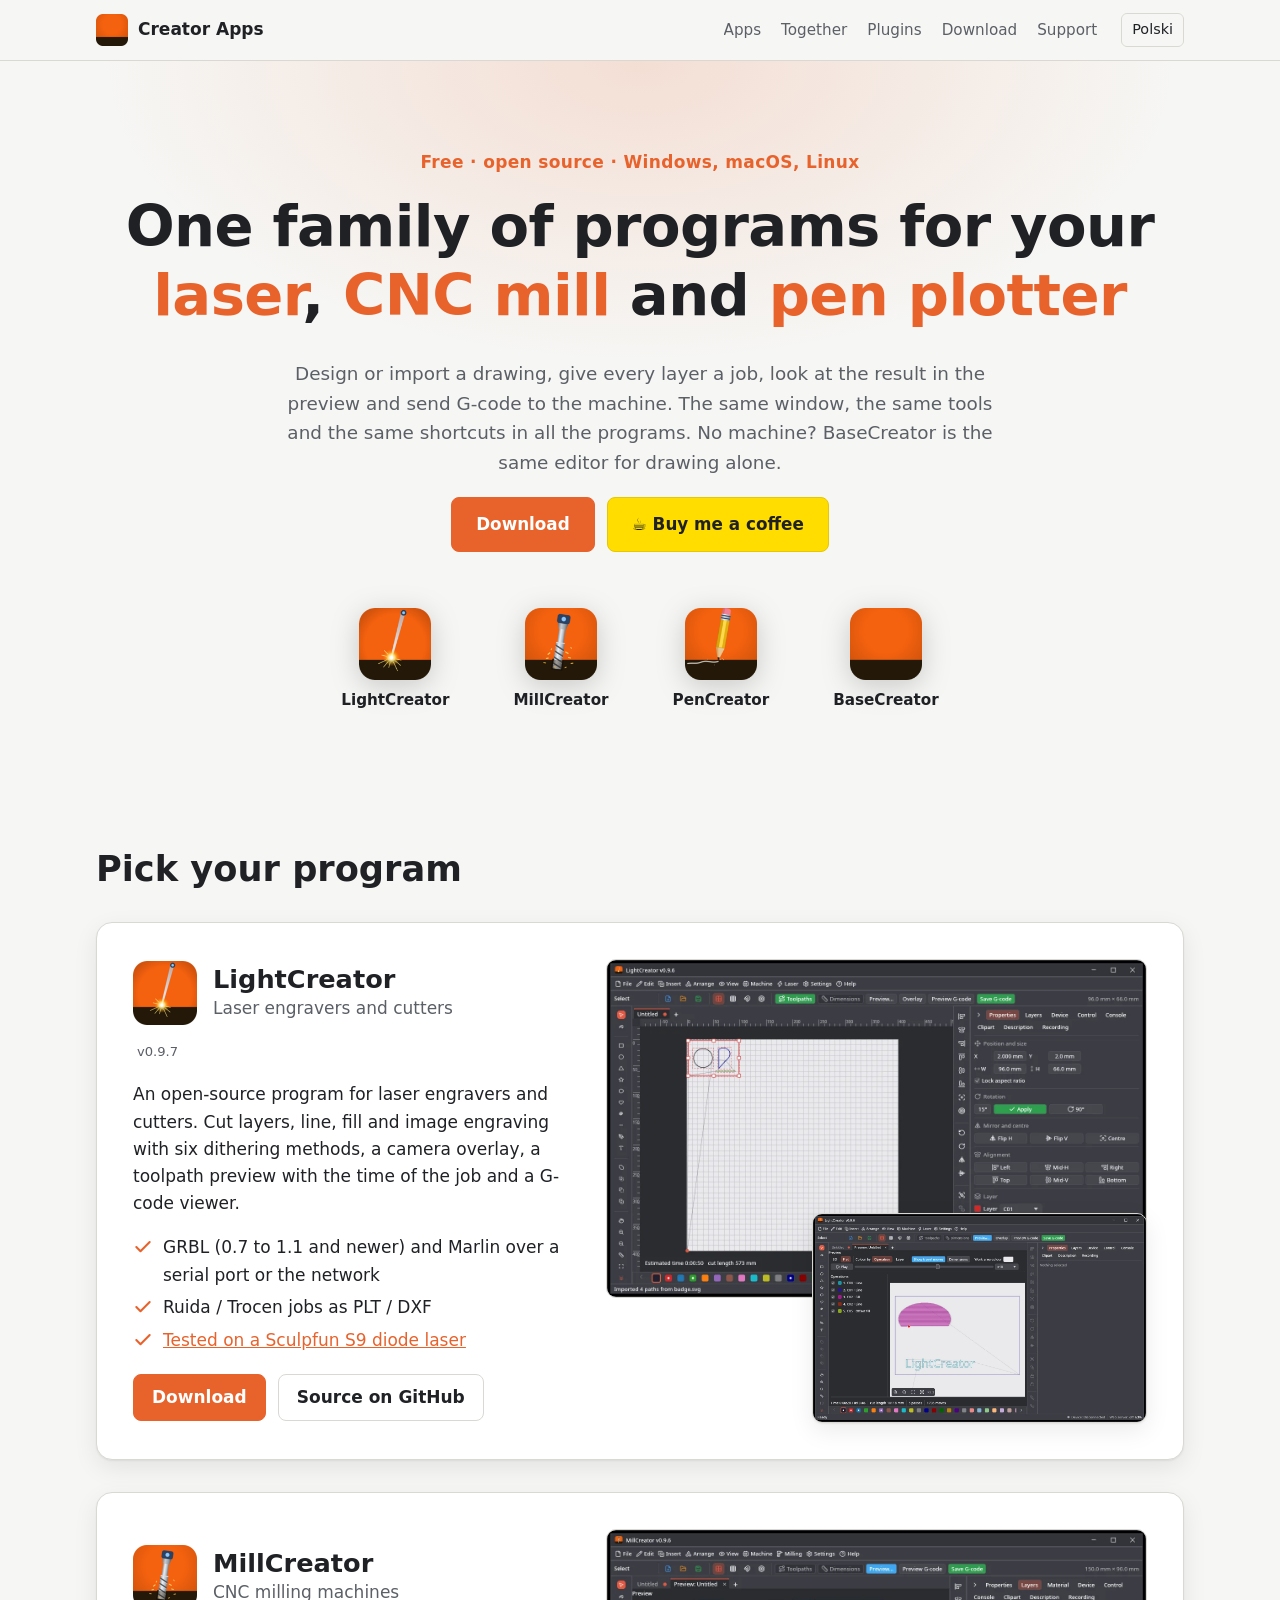
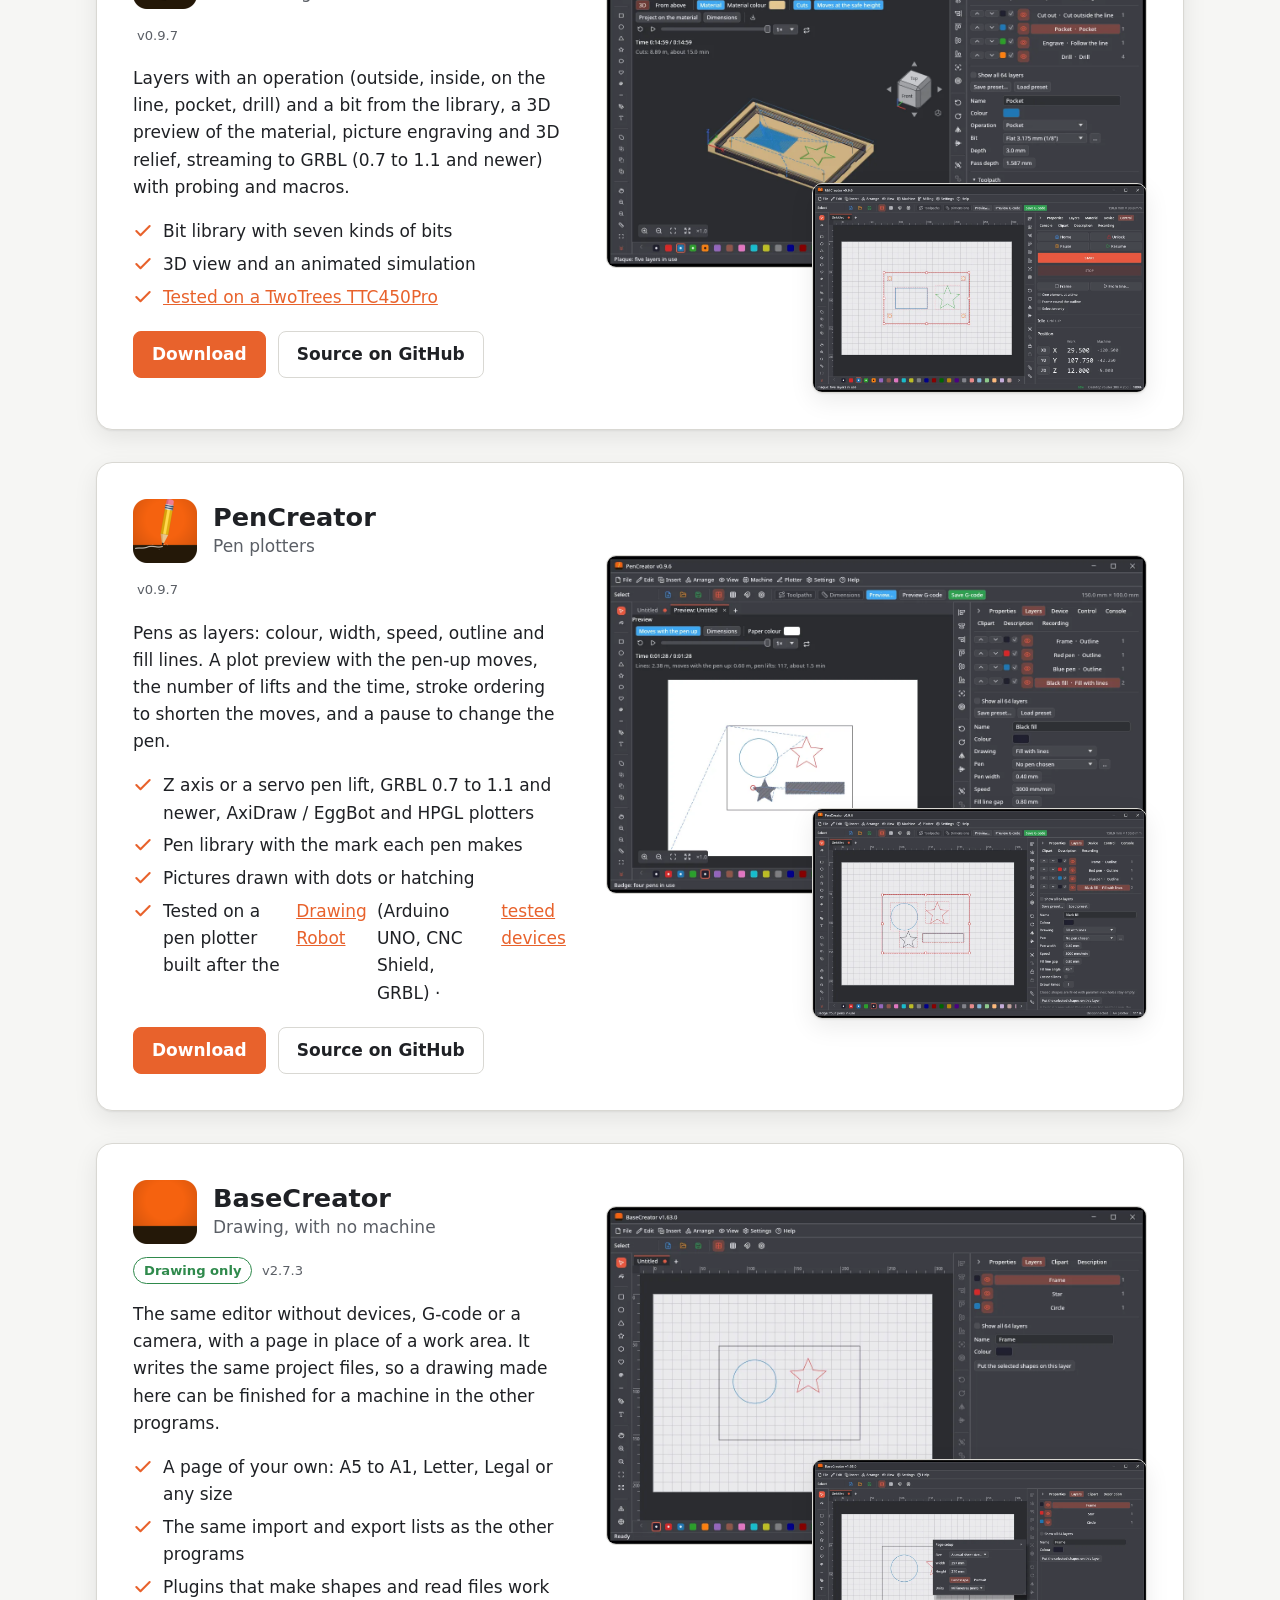
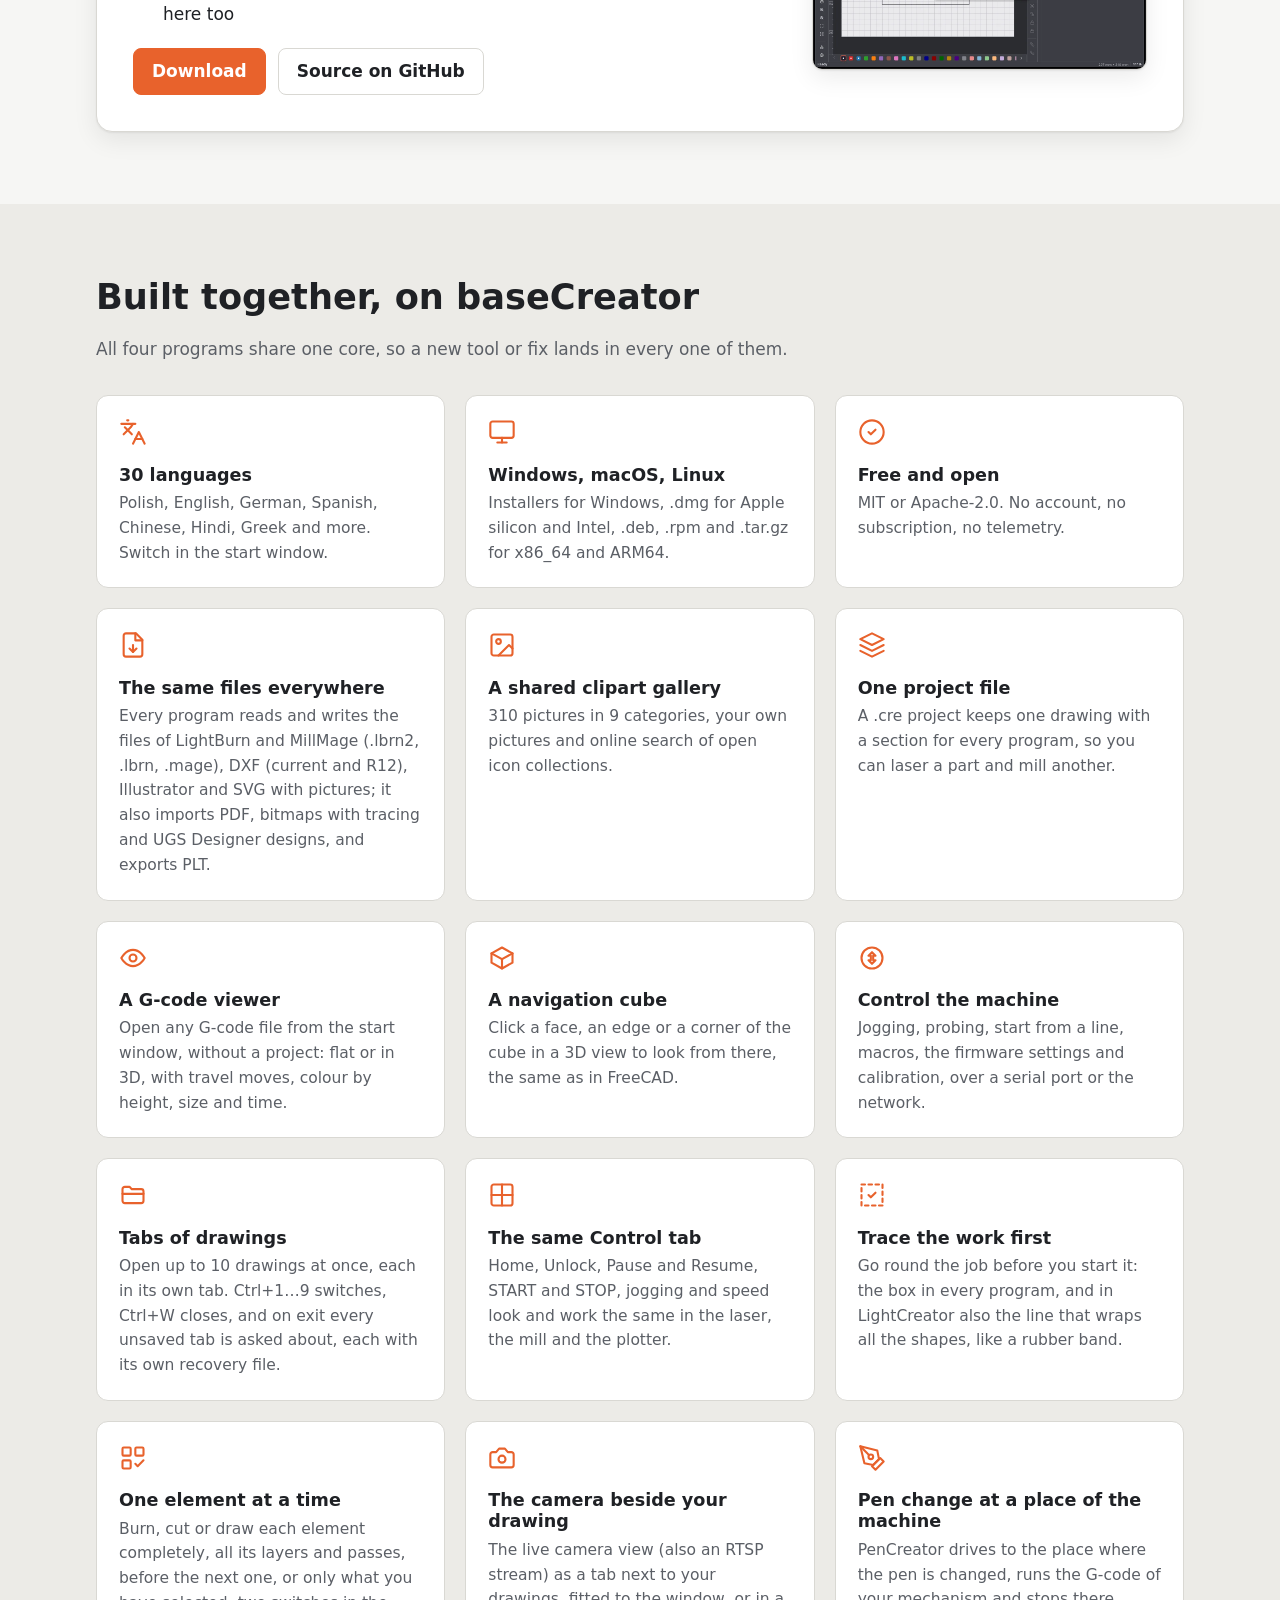
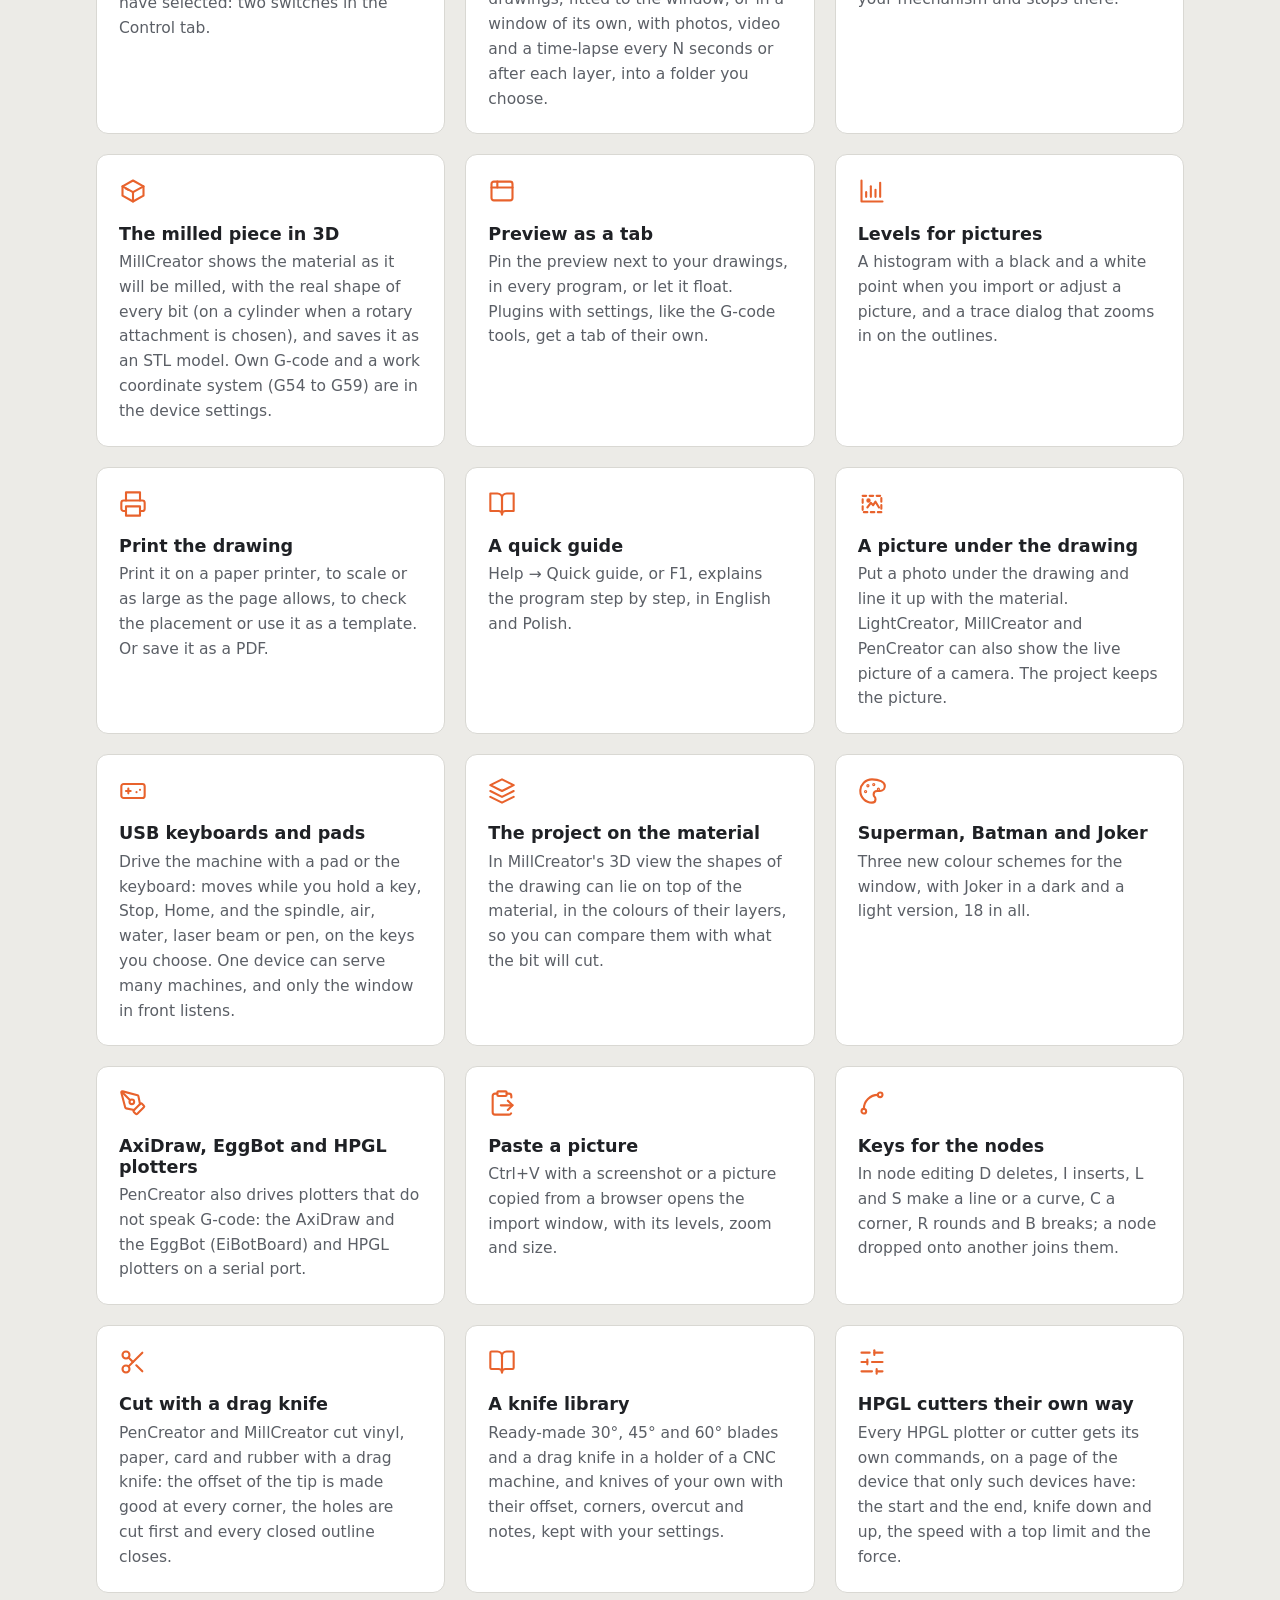
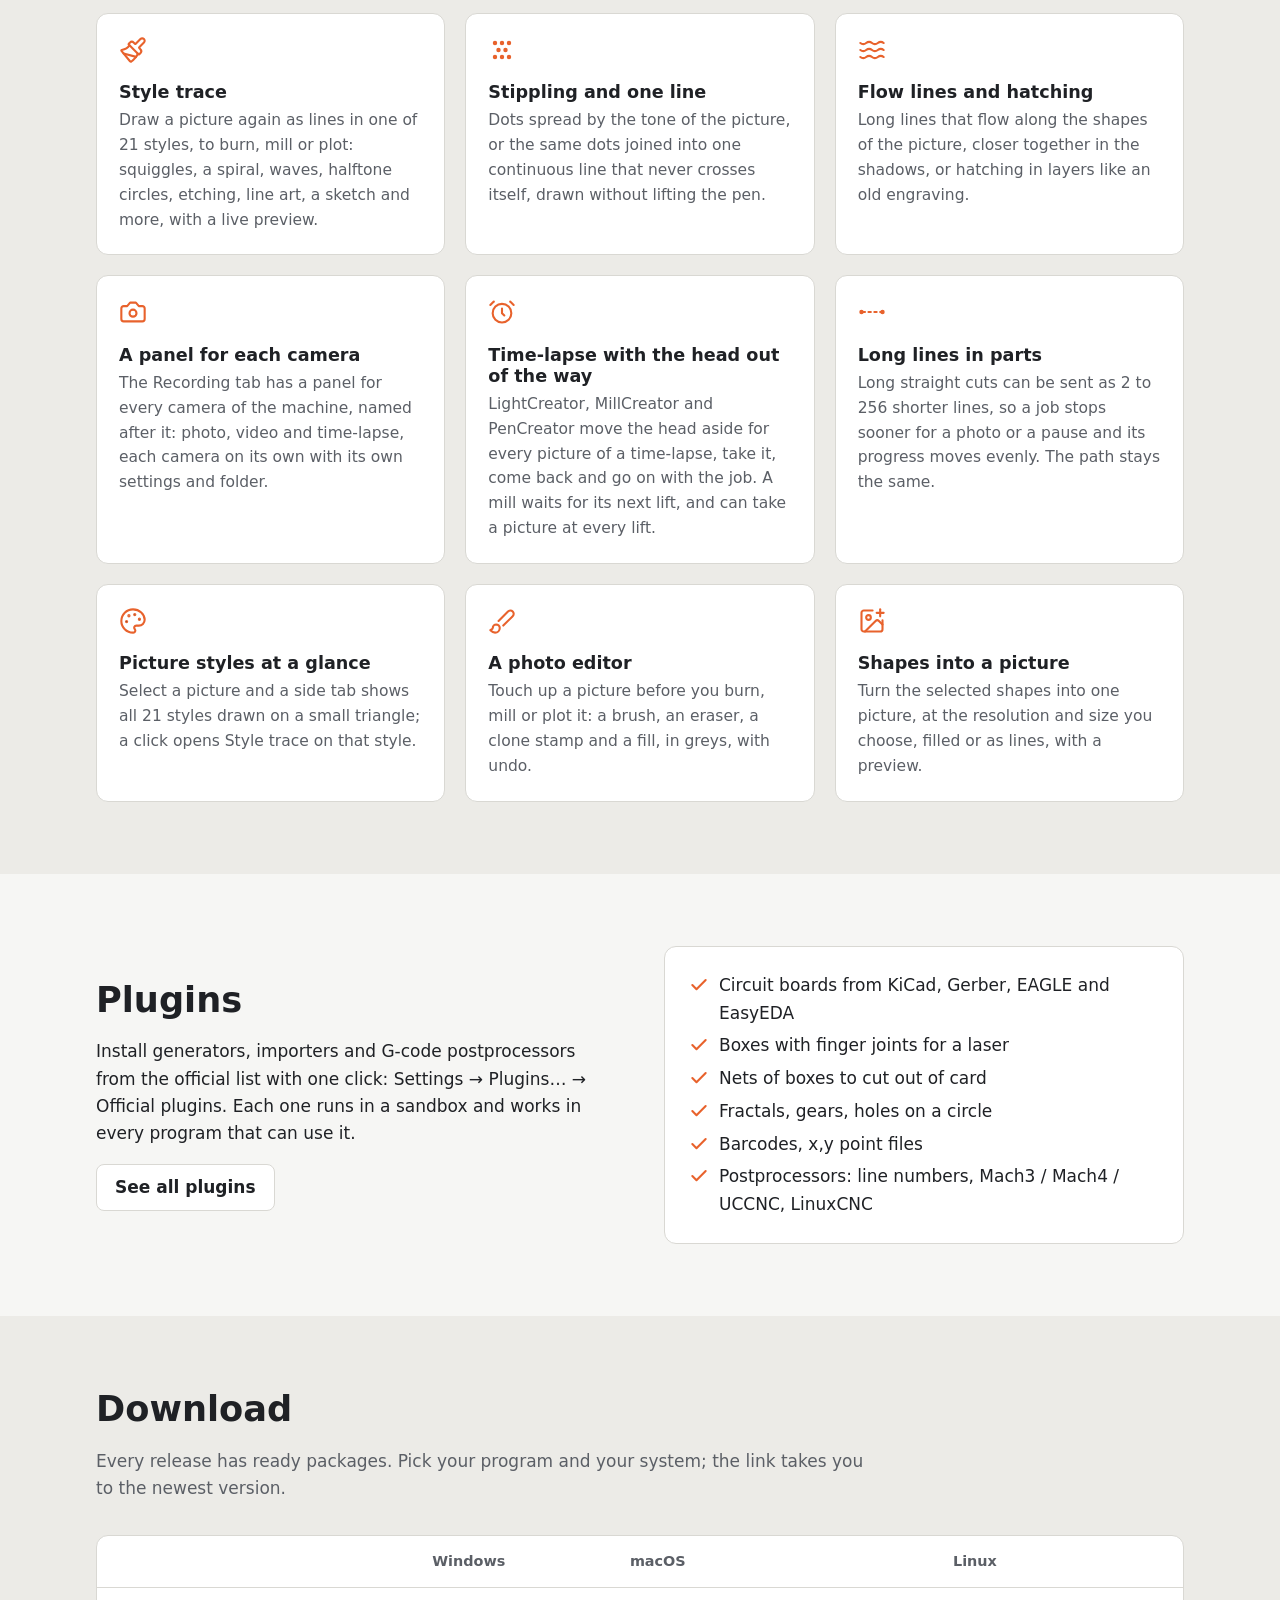
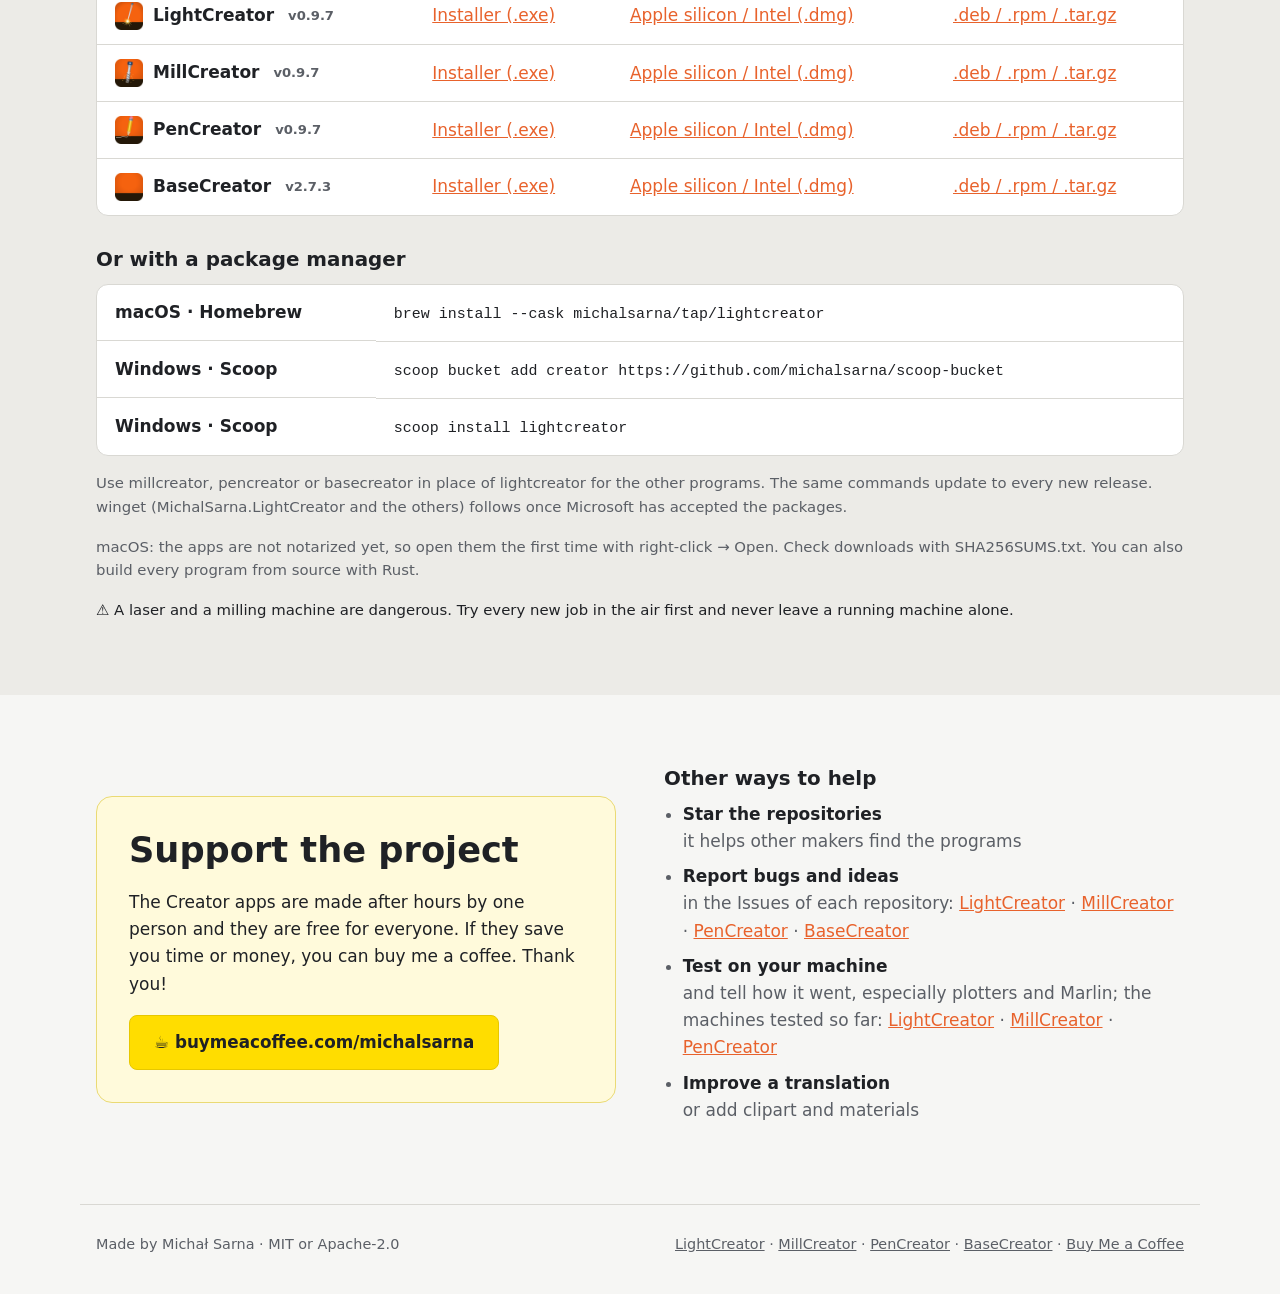
==== commit f40c4000: "LightCreator, MillCreator, PenCreator v0.9.7, BaseCreator v2.7.3; .rpm packages for Linux Co-Authore" ====
--- a/index.html
+++ b/index.html
@@ -27,7 +27,7 @@
    "description": "An open-source program for laser engravers and cutters. Cut layers, line, fill and image engraving with six dithering methods, a camera overlay, a toolpath preview with the time of the job and a G-code viewer.",
    "applicationCategory": "DesignApplication",
    "operatingSystem": "Windows, macOS, Linux",
-   "softwareVersion": "0.9.6",
+   "softwareVersion": "0.9.7",
    "url": "https://github.com/michalsarna/LightCreator",
    "downloadUrl": "https://github.com/michalsarna/LightCreator/releases/latest",
    "license": [
@@ -50,7 +50,7 @@
    "description": "Layers with an operation (outside, inside, on the line, pocket, drill) and a bit from the library, a 3D preview of the material, picture engraving and 3D relief, streaming to GRBL (0.7 to 1.1 and newer) with probing and macros.",
    "applicationCategory": "DesignApplication",
    "operatingSystem": "Windows, macOS, Linux",
-   "softwareVersion": "0.9.6",
+   "softwareVersion": "0.9.7",
    "url": "https://github.com/michalsarna/MillCreator",
    "downloadUrl": "https://github.com/michalsarna/MillCreator/releases/latest",
    "license": [
@@ -73,7 +73,7 @@
    "description": "Pens as layers: colour, width, speed, outline and fill lines. A plot preview with the pen-up moves, the number of lifts and the time, stroke ordering to shorten the moves, and a pause to change the pen.",
    "applicationCategory": "DesignApplication",
    "operatingSystem": "Windows, macOS, Linux",
-   "softwareVersion": "0.9.6",
+   "softwareVersion": "0.9.7",
    "url": "https://github.com/michalsarna/PenCreator",
    "downloadUrl": "https://github.com/michalsarna/PenCreator/releases/latest",
    "license": [
@@ -96,7 +96,7 @@
    "description": "The same editor without devices, G-code or a camera, with a page in place of a work area. It writes the same project files, so a drawing made here can be finished for a machine in the other programs.",
    "applicationCategory": "DesignApplication",
    "operatingSystem": "Windows, macOS, Linux",
-   "softwareVersion": "2.7.0",
+   "softwareVersion": "2.7.3",
    "url": "https://github.com/michalsarna/baseCreator",
    "downloadUrl": "https://github.com/michalsarna/baseCreator/releases/latest",
    "license": [
@@ -155,7 +155,7 @@
             <img src="img/lightcreator.png" alt="" width="64" height="64">
             <div><h3>LightCreator</h3><p class="tag">Laser engravers and cutters</p></div>
           </header>
-          <span class="ver">v0.9.6</span>
+          <span class="ver">v0.9.7</span>
           <p>An open-source program for laser engravers and cutters. Cut layers, line, fill and image engraving with six dithering methods, a camera overlay, a toolpath preview with the time of the job and a G-code viewer.</p>
           <ul class="checks"><li><svg viewBox="0 0 24 24" aria-hidden="true"><path d="M20 6 9 17l-5-5"/></svg>GRBL (0.7 to 1.1 and newer) and Marlin over a serial port or the network</li><li><svg viewBox="0 0 24 24" aria-hidden="true"><path d="M20 6 9 17l-5-5"/></svg>Ruida / Trocen jobs as PLT / DXF</li><li><svg viewBox="0 0 24 24" aria-hidden="true"><path d="M20 6 9 17l-5-5"/></svg><a href="https://github.com/michalsarna/LightCreator/blob/main/TESTS_ON_DEVICES.md">Tested on a Sculpfun S9 diode laser</a></li></ul>
           <div class="actions">
@@ -171,7 +171,7 @@
             <img src="img/millcreator.png" alt="" width="64" height="64">
             <div><h3>MillCreator</h3><p class="tag">CNC milling machines</p></div>
           </header>
-          <span class="ver">v0.9.6</span>
+          <span class="ver">v0.9.7</span>
           <p>Layers with an operation (outside, inside, on the line, pocket, drill) and a bit from the library, a 3D preview of the material, picture engraving and 3D relief, streaming to GRBL (0.7 to 1.1 and newer) with probing and macros.</p>
           <ul class="checks"><li><svg viewBox="0 0 24 24" aria-hidden="true"><path d="M20 6 9 17l-5-5"/></svg>Bit library with seven kinds of bits</li><li><svg viewBox="0 0 24 24" aria-hidden="true"><path d="M20 6 9 17l-5-5"/></svg>3D view and an animated simulation</li><li><svg viewBox="0 0 24 24" aria-hidden="true"><path d="M20 6 9 17l-5-5"/></svg><a href="https://github.com/michalsarna/MillCreator/blob/main/TESTS_ON_DEVICES.md">Tested on a TwoTrees TTC450Pro</a></li></ul>
           <div class="actions">
@@ -187,7 +187,7 @@
             <img src="img/pencreator.png" alt="" width="64" height="64">
             <div><h3>PenCreator</h3><p class="tag">Pen plotters</p></div>
           </header>
-          <span class="ver">v0.9.6</span>
+          <span class="ver">v0.9.7</span>
           <p>Pens as layers: colour, width, speed, outline and fill lines. A plot preview with the pen-up moves, the number of lifts and the time, stroke ordering to shorten the moves, and a pause to change the pen.</p>
           <ul class="checks"><li><svg viewBox="0 0 24 24" aria-hidden="true"><path d="M20 6 9 17l-5-5"/></svg>Z axis or a servo pen lift, GRBL 0.7 to 1.1 and newer, AxiDraw / EggBot and HPGL plotters</li><li><svg viewBox="0 0 24 24" aria-hidden="true"><path d="M20 6 9 17l-5-5"/></svg>Pen library with the mark each pen makes</li><li><svg viewBox="0 0 24 24" aria-hidden="true"><path d="M20 6 9 17l-5-5"/></svg>Pictures drawn with dots or hatching</li><li><svg viewBox="0 0 24 24" aria-hidden="true"><path d="M20 6 9 17l-5-5"/></svg>Tested on a pen plotter built after the <a href="https://www.printables.com/model/137296-drawing-robot-arduino-uno-cnc-shield-grbl">Drawing Robot</a> (Arduino UNO, CNC Shield, GRBL) · <a href="https://github.com/michalsarna/PenCreator/blob/main/TESTS_ON_DEVICES.md">tested devices</a></li></ul>
           <div class="actions">
@@ -203,7 +203,7 @@
             <img src="img/basecreator.png" alt="" width="64" height="64">
             <div><h3>BaseCreator</h3><p class="tag">Drawing, with no machine</p></div>
           </header>
-          <span class="status">Drawing only</span> <span class="ver">v2.7.0</span>
+          <span class="status">Drawing only</span> <span class="ver">v2.7.3</span>
           <p>The same editor without devices, G-code or a camera, with a page in place of a work area. It writes the same project files, so a drawing made here can be finished for a machine in the other programs.</p>
           <ul class="checks"><li><svg viewBox="0 0 24 24" aria-hidden="true"><path d="M20 6 9 17l-5-5"/></svg>A page of your own: A5 to A1, Letter, Legal or any size</li><li><svg viewBox="0 0 24 24" aria-hidden="true"><path d="M20 6 9 17l-5-5"/></svg>The same import and export lists as the other programs</li><li><svg viewBox="0 0 24 24" aria-hidden="true"><path d="M20 6 9 17l-5-5"/></svg>Plugins that make shapes and read files work here too</li></ul>
           <div class="actions">
@@ -219,7 +219,7 @@
     <div class="wrap">
       <h2>Built together, on baseCreator</h2>
       <p class="sub">All four programs share one core, so a new tool or fix lands in every one of them.</p>
-      <div class="feats"><div class="feat"><svg viewBox="0 0 24 24" aria-hidden="true"><path d="m5 8 6 6"/><path d="m4 14 6-6 2-3"/><path d="M2 5h12"/><path d="M7 2h1"/><path d="m22 22-5-10-5 10"/><path d="M14 18h6"/></svg><h3>30 languages</h3><p>Polish, English, German, Spanish, Chinese, Hindi, Greek and more. Switch in the start window.</p></div><div class="feat"><svg viewBox="0 0 24 24" aria-hidden="true"><rect x="2" y="3" width="20" height="14" rx="2"/><path d="M8 21h8"/><path d="M12 17v4"/></svg><h3>Windows, macOS, Linux</h3><p>Installers for Windows, .dmg for Apple silicon and Intel, .deb and .tar.gz for x86_64 and ARM64.</p></div><div class="feat"><svg viewBox="0 0 24 24" aria-hidden="true"><path d="M12 2a10 10 0 1 0 0 20 10 10 0 0 0 0-20Z"/><path d="M9 12l2 2 4-4"/></svg><h3>Free and open</h3><p>MIT or Apache-2.0. No account, no subscription, no telemetry.</p></div><div class="feat"><svg viewBox="0 0 24 24" aria-hidden="true"><path d="M14.5 2H6a2 2 0 0 0-2 2v16a2 2 0 0 0 2 2h12a2 2 0 0 0 2-2V7.5Z"/><path d="M14 2v6h6"/><path d="M12 18v-6"/><path d="m9 15 3 3 3-3"/></svg><h3>The same files everywhere</h3><p>Every program reads and writes the files of LightBurn and MillMage (.lbrn2, .lbrn, .mage), DXF (current and R12), Illustrator and SVG with pictures; it also imports PDF, bitmaps with tracing and UGS Designer designs, and exports PLT.</p></div><div class="feat"><svg viewBox="0 0 24 24" aria-hidden="true"><rect x="3" y="3" width="18" height="18" rx="2"/><circle cx="9" cy="9" r="2"/><path d="m21 15-3-3-9 9"/></svg><h3>A shared clipart gallery</h3><p>310 pictures in 9 categories, your own pictures and online search of open icon collections.</p></div><div class="feat"><svg viewBox="0 0 24 24" aria-hidden="true"><path d="M12 2 2 7l10 5 10-5-10-5Z"/><path d="m2 17 10 5 10-5"/><path d="m2 12 10 5 10-5"/></svg><h3>One project file</h3><p>A .cre project keeps one drawing with a section for every program, so you can laser a part and mill another.</p></div><div class="feat"><svg viewBox="0 0 24 24" aria-hidden="true"><path d="M2 12s3.6-7 10-7 10 7 10 7-3.6 7-10 7S2 12 2 12Z"/><circle cx="12" cy="12" r="3"/></svg><h3>A G-code viewer</h3><p>Open any G-code file from the start window, without a project: flat or in 3D, with travel moves, colour by height, size and time.</p></div><div class="feat"><svg viewBox="0 0 24 24" aria-hidden="true"><path d="M21 8 12 3 3 8v8l9 5 9-5Z"/><path d="m3 8 9 5 9-5"/><path d="M12 13v8"/></svg><h3>A navigation cube</h3><p>Click a face, an edge or a corner of the cube in a 3D view to look from there, the same as in FreeCAD.</p></div><div class="feat"><svg viewBox="0 0 24 24" aria-hidden="true"><circle cx="12" cy="12" r="9"/><path d="m12 7 3 3h-2v4h2l-3 3-3-3h2v-4H9Z"/></svg><h3>Control the machine</h3><p>Jogging, probing, start from a line, macros, the firmware settings and calibration, over a serial port or the network.</p></div><div class="feat"><svg viewBox="0 0 24 24" aria-hidden="true"><path d="M3 7a2 2 0 0 1 2-2h4l2 2h8a2 2 0 0 1 2 2v8a2 2 0 0 1-2 2H5a2 2 0 0 1-2-2Z"/><path d="M3 11h18"/></svg><h3>Tabs of drawings</h3><p>Open up to 10 drawings at once, each in its own tab. Ctrl+1…9 switches, Ctrl+W closes, and on exit every unsaved tab is asked about, each with its own recovery file.</p></div><div class="feat"><svg viewBox="0 0 24 24" aria-hidden="true"><rect x="3" y="3" width="18" height="18" rx="2"/><path d="M3 12h18"/><path d="M12 3v18"/></svg><h3>The same Control tab</h3><p>Home, Unlock, Pause and Resume, START and STOP, jogging and speed look and work the same in the laser, the mill and the plotter.</p></div><div class="feat"><svg viewBox="0 0 24 24" aria-hidden="true"><path d="M3 3h18v18H3Z" stroke-dasharray="3 3"/><path d="m9 12 2 2 4-4"/></svg><h3>Trace the work first</h3><p>Go round the job before you start it: the box in every program, and in LightCreator also the line that wraps all the shapes, like a rubber band.</p></div><div class="feat"><svg viewBox="0 0 24 24" aria-hidden="true"><rect x="3" y="3" width="7" height="7" rx="1"/><rect x="14" y="3" width="7" height="7" rx="1"/><rect x="3" y="14" width="7" height="7" rx="1"/><path d="m14 17 2 2 5-5"/></svg><h3>One element at a time</h3><p>Burn, cut or draw each element completely, all its layers and passes, before the next one, or only what you have selected: two switches in the Control tab.</p></div><div class="feat"><svg viewBox="0 0 24 24" aria-hidden="true"><path d="M14.5 4h-5L7 7H4a2 2 0 0 0-2 2v9a2 2 0 0 0 2 2h16a2 2 0 0 0 2-2V9a2 2 0 0 0-2-2h-3Z"/><circle cx="12" cy="13" r="3"/></svg><h3>The camera beside your drawing</h3><p>The live camera view (also an RTSP stream) as a tab next to your drawings, fitted to the window, or in a window of its own, with photos, video and a time-lapse every N seconds or after each layer, into a folder you choose.</p></div><div class="feat"><svg viewBox="0 0 24 24" aria-hidden="true"><path d="m12 19 7-7 3 3-7 7-3-3Z"/><path d="m18 13-1.5-7.5L2 2l3.5 14.5L13 18l5-5Z"/><path d="m2 2 7.6 7.6"/><circle cx="11" cy="11" r="2"/></svg><h3>Pen change at a place of the machine</h3><p>PenCreator drives to the place where the pen is changed, runs the G-code of your mechanism and stops there.</p></div><div class="feat"><svg viewBox="0 0 24 24" aria-hidden="true"><path d="M21 8 12 3 3 8v8l9 5 9-5Z"/><path d="M3 8l9 5 9-5"/><path d="M12 13v8"/><path d="M8 11l-2-1"/></svg><h3>The milled piece in 3D</h3><p>MillCreator shows the material as it will be milled, with the real shape of every bit (on a cylinder when a rotary attachment is chosen), and saves it as an STL model. Own G-code and a work coordinate system (G54 to G59) are in the device settings.</p></div><div class="feat"><svg viewBox="0 0 24 24" aria-hidden="true"><rect x="3" y="4" width="18" height="16" rx="2"/><path d="M3 9h18"/><path d="M8 4v5"/></svg><h3>Preview as a tab</h3><p>Pin the preview next to your drawings, in every program, or let it float. Plugins with settings, like the G-code tools, get a tab of their own.</p></div><div class="feat"><svg viewBox="0 0 24 24" aria-hidden="true"><path d="M3 3v18h18"/><path d="M7 17v-4"/><path d="M11 17V8"/><path d="M15 17v-6"/><path d="M19 17V5"/></svg><h3>Levels for pictures</h3><p>A histogram with a black and a white point when you import or adjust a picture, and a trace dialog that zooms in on the outlines.</p></div><div class="feat"><svg viewBox="0 0 24 24" aria-hidden="true"><path d="M6 9V2h12v7"/><path d="M6 18H4a2 2 0 0 1-2-2v-5a2 2 0 0 1 2-2h16a2 2 0 0 1 2 2v5a2 2 0 0 1-2 2h-2"/><rect x="6" y="14" width="12" height="8"/></svg><h3>Print the drawing</h3><p>Print it on a paper printer, to scale or as large as the page allows, to check the placement or use it as a template. Or save it as a PDF.</p></div><div class="feat"><svg viewBox="0 0 24 24" aria-hidden="true"><path d="M2 3h6a4 4 0 0 1 4 4v14a3 3 0 0 0-3-3H2Z"/><path d="M22 3h-6a4 4 0 0 0-4 4v14a3 3 0 0 1 3-3h7Z"/></svg><h3>A quick guide</h3><p>Help → Quick guide, or F1, explains the program step by step, in English and Polish.</p></div><div class="feat"><svg viewBox="0 0 24 24" aria-hidden="true"><path d="M4 5h16v14H4Z" stroke-dasharray="3 3"/><path d="m8 15 3-4 2 2 2-3 3 5"/><circle cx="9" cy="9" r="1"/></svg><h3>A picture under the drawing</h3><p>Put a photo under the drawing and line it up with the material. LightCreator, MillCreator and PenCreator can also show the live picture of a camera. The project keeps the picture.</p></div><div class="feat"><svg viewBox="0 0 24 24" aria-hidden="true"><line x1="6" x2="10" y1="12" y2="12"/><line x1="8" x2="8" y1="10" y2="14"/><line x1="15" x2="15.01" y1="13" y2="13"/><line x1="18" x2="18.01" y1="11" y2="11"/><rect x="2" y="6" width="20" height="12" rx="2"/></svg><h3>USB keyboards and pads</h3><p>Drive the machine with a pad or the keyboard: moves while you hold a key, Stop, Home, and the spindle, air, water, laser beam or pen, on the keys you choose. One device can serve many machines, and only the window in front listens.</p></div><div class="feat"><svg viewBox="0 0 24 24" aria-hidden="true"><path d="m12 2 10 5-10 5L2 7l10-5Z"/><path d="m2 12 10 5 10-5"/><path d="m2 17 10 5 10-5"/></svg><h3>The project on the material</h3><p>In MillCreator's 3D view the shapes of the drawing can lie on top of the material, in the colours of their layers, so you can compare them with what the bit will cut.</p></div><div class="feat"><svg viewBox="0 0 24 24" aria-hidden="true"><circle cx="13.5" cy="6.5" r=".5"/><circle cx="17.5" cy="10.5" r=".5"/><circle cx="8.5" cy="7.5" r=".5"/><circle cx="6.5" cy="12.5" r=".5"/><path d="M12 2a10 10 0 0 0 0 20c1.7 0 3-1.3 3-3 0-.8-.3-1.5-.8-2-.5-.5-.8-1.2-.8-2 0-1.7 1.3-3 3-3h2.4c2.3 0 4.2-1.9 4.2-4.2C23 4.3 18 2 12 2Z"/></svg><h3>Superman, Batman and Joker</h3><p>Three new colour schemes for the window, with Joker in a dark and a light version, 18 in all.</p></div><div class="feat"><svg viewBox="0 0 24 24" aria-hidden="true"><path d="M15.707 21.293a1 1 0 0 1-1.414 0l-1.586-1.586a1 1 0 0 1 0-1.414l5.586-5.586a1 1 0 0 1 1.414 0l1.586 1.586a1 1 0 0 1 0 1.414z"/><path d="m18 13-1.375-6.874a1 1 0 0 0-.746-.776L3.235 2.028a1 1 0 0 0-1.207 1.207L5.35 15.879a1 1 0 0 0 .776.746L13 18"/><path d="m2.3 2.3 7.286 7.286"/><circle cx="11" cy="11" r="2"/></svg><h3>AxiDraw, EggBot and HPGL plotters</h3><p>PenCreator also drives plotters that do not speak G-code: the AxiDraw and the EggBot (EiBotBoard) and HPGL plotters on a serial port.</p></div><div class="feat"><svg viewBox="0 0 24 24" aria-hidden="true"><path d="M11 14h10"/><path d="M16 4h2a2 2 0 0 1 2 2v1.344"/><path d="m17 18 4-4-4-4"/><path d="M8 4H6a2 2 0 0 0-2 2v14a2 2 0 0 0 2 2h12a2 2 0 0 0 1.793-1.113"/><rect x="8" y="2" width="8" height="4" rx="1"/></svg><h3>Paste a picture</h3><p>Ctrl+V with a screenshot or a picture copied from a browser opens the import window, with its levels, zoom and size.</p></div><div class="feat"><svg viewBox="0 0 24 24" aria-hidden="true"><circle cx="19" cy="5" r="2"/><circle cx="5" cy="19" r="2"/><path d="M5 17A12 12 0 0 1 17 5"/></svg><h3>Keys for the nodes</h3><p>In node editing D deletes, I inserts, L and S make a line or a curve, C a corner, R rounds and B breaks; a node dropped onto another joins them.</p></div><div class="feat"><svg viewBox="0 0 24 24" aria-hidden="true"><circle cx="6" cy="6" r="3"/><path d="M8.12 8.12 12 12"/><path d="M20 4 8.12 15.88"/><circle cx="6" cy="18" r="3"/><path d="M14.8 14.8 20 20"/></svg><h3>Cut with a drag knife</h3><p>PenCreator and MillCreator cut vinyl, paper, card and rubber with a drag knife: the offset of the tip is made good at every corner, the holes are cut first and every closed outline closes.</p></div><div class="feat"><svg viewBox="0 0 24 24" aria-hidden="true"><path d="M12 7v14"/><path d="M3 18a1 1 0 0 1-1-1V4a1 1 0 0 1 1-1h5a4 4 0 0 1 4 4 4 4 0 0 1 4-4h5a1 1 0 0 1 1 1v13a1 1 0 0 1-1 1h-6a3 3 0 0 0-3 3 3 3 0 0 0-3-3z"/></svg><h3>A knife library</h3><p>Ready-made 30°, 45° and 60° blades and a drag knife in a holder of a CNC machine, and knives of your own with their offset, corners, overcut and notes, kept with your settings.</p></div><div class="feat"><svg viewBox="0 0 24 24" aria-hidden="true"><path d="M21 4h-7"/><path d="M10 4H3"/><path d="M21 12h-9"/><path d="M8 12H3"/><path d="M21 20h-5"/><path d="M12 20H3"/><path d="M14 2v4"/><path d="M8 10v4"/><path d="M16 18v4"/></svg><h3>HPGL cutters their own way</h3><p>Every HPGL plotter or cutter gets its own commands, on a page of the device that only such devices have: the start and the end, knife down and up, the speed with a top limit and the force.</p></div><div class="feat"><svg viewBox="0 0 24 24" aria-hidden="true"><path d="m14.622 17.897-10.68-2.913"/><path d="M18.376 2.622a1 1 0 1 1 3.002 3.002L17.36 9.643a.5.5 0 0 0 0 .707l.944.944a2.41 2.41 0 0 1 0 3.408l-.944.944a.5.5 0 0 1-.707 0L8.354 7.348a.5.5 0 0 1 0-.707l.944-.944a2.41 2.41 0 0 1 3.408 0l.944.944a.5.5 0 0 0 .707 0z"/><path d="M9 8c-1.804 2.71-3.97 3.46-6.583 3.948a.507.507 0 0 0-.302.819l7.32 8.883a1 1 0 0 0 1.185.204C12.735 20.405 16 16.792 16 15"/></svg><h3>Style trace</h3><p>Draw a picture again as lines in one of 21 styles, to burn, mill or plot: squiggles, a spiral, waves, halftone circles, etching, line art, a sketch and more, with a live preview.</p></div><div class="feat"><svg viewBox="0 0 24 24" aria-hidden="true"><circle cx="6" cy="6" r="1"/><circle cx="12" cy="6" r="1"/><circle cx="18" cy="6" r="1"/><circle cx="9" cy="12" r="1"/><circle cx="15" cy="12" r="1"/><circle cx="6" cy="18" r="1"/><circle cx="12" cy="18" r="1"/><circle cx="18" cy="18" r="1"/></svg><h3>Stippling and one line</h3><p>Dots spread by the tone of the picture, or the same dots joined into one continuous line that never crosses itself, drawn without lifting the pen.</p></div><div class="feat"><svg viewBox="0 0 24 24" aria-hidden="true"><path d="M2 6c.6.5 1.2 1 2.5 1C7 7 7 5 9.5 5c2.6 0 2.4 2 5 2 2.5 0 2.5-2 5-2 1.3 0 1.9.5 2.5 1"/><path d="M2 12c.6.5 1.2 1 2.5 1 2.5 0 2.5-2 5-2 2.6 0 2.4 2 5 2 2.5 0 2.5-2 5-2 1.3 0 1.9.5 2.5 1"/><path d="M2 18c.6.5 1.2 1 2.5 1 2.5 0 2.5-2 5-2 2.6 0 2.4 2 5 2 2.5 0 2.5-2 5-2 1.3 0 1.9.5 2.5 1"/></svg><h3>Flow lines and hatching</h3><p>Long lines that flow along the shapes of the picture, closer together in the shadows, or hatching in layers like an old engraving.</p></div><div class="feat"><svg viewBox="0 0 24 24" aria-hidden="true"><path d="M14.5 4h-5L7 7H4a2 2 0 0 0-2 2v9a2 2 0 0 0 2 2h16a2 2 0 0 0 2-2V9a2 2 0 0 0-2-2h-3l-2.5-3z"/><circle cx="12" cy="13" r="3"/></svg><h3>A panel for each camera</h3><p>The Recording tab has a panel for every camera of the machine, named after it: photo, video and time-lapse, each camera on its own with its own settings and folder.</p></div><div class="feat"><svg viewBox="0 0 24 24" aria-hidden="true"><circle cx="12" cy="13" r="8"/><path d="M12 9v4l2 2"/><path d="M5 3 2 6"/><path d="m22 6-3-3"/></svg><h3>Time-lapse with the head out of the way</h3><p>LightCreator, MillCreator and PenCreator move the head aside for every picture of a time-lapse, take it, come back and go on with the job. A mill waits for its next lift, and can take a picture at every lift.</p></div><div class="feat"><svg viewBox="0 0 24 24" aria-hidden="true"><path d="M3 12h3"/><path d="M9 12h2"/><path d="M14 12h2"/><path d="M19 12h2"/><circle cx="3" cy="12" r="1"/><circle cx="21" cy="12" r="1"/></svg><h3>Long lines in parts</h3><p>Long straight cuts can be sent as 2 to 256 shorter lines, so a job stops sooner for a photo or a pause and its progress moves evenly. The path stays the same.</p></div><div class="feat"><svg viewBox="0 0 24 24" aria-hidden="true"><path d="M12 22a1 1 0 0 1 0-20 10 9 0 0 1 10 9 5 5 0 0 1-5 5h-2.25a1.75 1.75 0 0 0-1.4 2.8l.3.4a1.75 1.75 0 0 1-1.4 2.8z" /> <circle cx="13.5" cy="6.5" r=".5" fill="currentColor" /> <circle cx="17.5" cy="10.5" r=".5" fill="currentColor" /> <circle cx="6.5" cy="12.5" r=".5" fill="currentColor" /> <circle cx="8.5" cy="7.5" r=".5" fill="currentColor" /></svg><h3>Picture styles at a glance</h3><p>Select a picture and a side tab shows all 21 styles drawn on a small triangle; a click opens Style trace on that style.</p></div><div class="feat"><svg viewBox="0 0 24 24" aria-hidden="true"><path d="m9.06 11.9 8.07-8.06a2.85 2.85 0 1 1 4.03 4.03l-8.06 8.08" /> <path d="M7.07 14.94c-1.66 0-3 1.35-3 3.02 0 1.33-2.5 1.52-2 2.02 1.08 1.1 2.49 2.02 4 2.02 2.2 0 4-1.8 4-4.04a3.01 3.01 0 0 0-3-3.02z" /></svg><h3>A photo editor</h3><p>Touch up a picture before you burn, mill or plot it: a brush, an eraser, a clone stamp and a fill, in greys, with undo.</p></div><div class="feat"><svg viewBox="0 0 24 24" aria-hidden="true"><path d="M16 5h6" /> <path d="M19 2v6" /> <path d="M21 11.5V19a2 2 0 0 1-2 2H5a2 2 0 0 1-2-2V5a2 2 0 0 1 2-2h7.5" /> <path d="m21 15-3.086-3.086a2 2 0 0 0-2.828 0L6 21" /> <circle cx="9" cy="9" r="2" /></svg><h3>Shapes into a picture</h3><p>Turn the selected shapes into one picture, at the resolution and size you choose, filled or as lines, with a preview.</p></div></div>
+      <div class="feats"><div class="feat"><svg viewBox="0 0 24 24" aria-hidden="true"><path d="m5 8 6 6"/><path d="m4 14 6-6 2-3"/><path d="M2 5h12"/><path d="M7 2h1"/><path d="m22 22-5-10-5 10"/><path d="M14 18h6"/></svg><h3>30 languages</h3><p>Polish, English, German, Spanish, Chinese, Hindi, Greek and more. Switch in the start window.</p></div><div class="feat"><svg viewBox="0 0 24 24" aria-hidden="true"><rect x="2" y="3" width="20" height="14" rx="2"/><path d="M8 21h8"/><path d="M12 17v4"/></svg><h3>Windows, macOS, Linux</h3><p>Installers for Windows, .dmg for Apple silicon and Intel, .deb, .rpm and .tar.gz for x86_64 and ARM64.</p></div><div class="feat"><svg viewBox="0 0 24 24" aria-hidden="true"><path d="M12 2a10 10 0 1 0 0 20 10 10 0 0 0 0-20Z"/><path d="M9 12l2 2 4-4"/></svg><h3>Free and open</h3><p>MIT or Apache-2.0. No account, no subscription, no telemetry.</p></div><div class="feat"><svg viewBox="0 0 24 24" aria-hidden="true"><path d="M14.5 2H6a2 2 0 0 0-2 2v16a2 2 0 0 0 2 2h12a2 2 0 0 0 2-2V7.5Z"/><path d="M14 2v6h6"/><path d="M12 18v-6"/><path d="m9 15 3 3 3-3"/></svg><h3>The same files everywhere</h3><p>Every program reads and writes the files of LightBurn and MillMage (.lbrn2, .lbrn, .mage), DXF (current and R12), Illustrator and SVG with pictures; it also imports PDF, bitmaps with tracing and UGS Designer designs, and exports PLT.</p></div><div class="feat"><svg viewBox="0 0 24 24" aria-hidden="true"><rect x="3" y="3" width="18" height="18" rx="2"/><circle cx="9" cy="9" r="2"/><path d="m21 15-3-3-9 9"/></svg><h3>A shared clipart gallery</h3><p>310 pictures in 9 categories, your own pictures and online search of open icon collections.</p></div><div class="feat"><svg viewBox="0 0 24 24" aria-hidden="true"><path d="M12 2 2 7l10 5 10-5-10-5Z"/><path d="m2 17 10 5 10-5"/><path d="m2 12 10 5 10-5"/></svg><h3>One project file</h3><p>A .cre project keeps one drawing with a section for every program, so you can laser a part and mill another.</p></div><div class="feat"><svg viewBox="0 0 24 24" aria-hidden="true"><path d="M2 12s3.6-7 10-7 10 7 10 7-3.6 7-10 7S2 12 2 12Z"/><circle cx="12" cy="12" r="3"/></svg><h3>A G-code viewer</h3><p>Open any G-code file from the start window, without a project: flat or in 3D, with travel moves, colour by height, size and time.</p></div><div class="feat"><svg viewBox="0 0 24 24" aria-hidden="true"><path d="M21 8 12 3 3 8v8l9 5 9-5Z"/><path d="m3 8 9 5 9-5"/><path d="M12 13v8"/></svg><h3>A navigation cube</h3><p>Click a face, an edge or a corner of the cube in a 3D view to look from there, the same as in FreeCAD.</p></div><div class="feat"><svg viewBox="0 0 24 24" aria-hidden="true"><circle cx="12" cy="12" r="9"/><path d="m12 7 3 3h-2v4h2l-3 3-3-3h2v-4H9Z"/></svg><h3>Control the machine</h3><p>Jogging, probing, start from a line, macros, the firmware settings and calibration, over a serial port or the network.</p></div><div class="feat"><svg viewBox="0 0 24 24" aria-hidden="true"><path d="M3 7a2 2 0 0 1 2-2h4l2 2h8a2 2 0 0 1 2 2v8a2 2 0 0 1-2 2H5a2 2 0 0 1-2-2Z"/><path d="M3 11h18"/></svg><h3>Tabs of drawings</h3><p>Open up to 10 drawings at once, each in its own tab. Ctrl+1…9 switches, Ctrl+W closes, and on exit every unsaved tab is asked about, each with its own recovery file.</p></div><div class="feat"><svg viewBox="0 0 24 24" aria-hidden="true"><rect x="3" y="3" width="18" height="18" rx="2"/><path d="M3 12h18"/><path d="M12 3v18"/></svg><h3>The same Control tab</h3><p>Home, Unlock, Pause and Resume, START and STOP, jogging and speed look and work the same in the laser, the mill and the plotter.</p></div><div class="feat"><svg viewBox="0 0 24 24" aria-hidden="true"><path d="M3 3h18v18H3Z" stroke-dasharray="3 3"/><path d="m9 12 2 2 4-4"/></svg><h3>Trace the work first</h3><p>Go round the job before you start it: the box in every program, and in LightCreator also the line that wraps all the shapes, like a rubber band.</p></div><div class="feat"><svg viewBox="0 0 24 24" aria-hidden="true"><rect x="3" y="3" width="7" height="7" rx="1"/><rect x="14" y="3" width="7" height="7" rx="1"/><rect x="3" y="14" width="7" height="7" rx="1"/><path d="m14 17 2 2 5-5"/></svg><h3>One element at a time</h3><p>Burn, cut or draw each element completely, all its layers and passes, before the next one, or only what you have selected: two switches in the Control tab.</p></div><div class="feat"><svg viewBox="0 0 24 24" aria-hidden="true"><path d="M14.5 4h-5L7 7H4a2 2 0 0 0-2 2v9a2 2 0 0 0 2 2h16a2 2 0 0 0 2-2V9a2 2 0 0 0-2-2h-3Z"/><circle cx="12" cy="13" r="3"/></svg><h3>The camera beside your drawing</h3><p>The live camera view (also an RTSP stream) as a tab next to your drawings, fitted to the window, or in a window of its own, with photos, video and a time-lapse every N seconds or after each layer, into a folder you choose.</p></div><div class="feat"><svg viewBox="0 0 24 24" aria-hidden="true"><path d="m12 19 7-7 3 3-7 7-3-3Z"/><path d="m18 13-1.5-7.5L2 2l3.5 14.5L13 18l5-5Z"/><path d="m2 2 7.6 7.6"/><circle cx="11" cy="11" r="2"/></svg><h3>Pen change at a place of the machine</h3><p>PenCreator drives to the place where the pen is changed, runs the G-code of your mechanism and stops there.</p></div><div class="feat"><svg viewBox="0 0 24 24" aria-hidden="true"><path d="M21 8 12 3 3 8v8l9 5 9-5Z"/><path d="M3 8l9 5 9-5"/><path d="M12 13v8"/><path d="M8 11l-2-1"/></svg><h3>The milled piece in 3D</h3><p>MillCreator shows the material as it will be milled, with the real shape of every bit (on a cylinder when a rotary attachment is chosen), and saves it as an STL model. Own G-code and a work coordinate system (G54 to G59) are in the device settings.</p></div><div class="feat"><svg viewBox="0 0 24 24" aria-hidden="true"><rect x="3" y="4" width="18" height="16" rx="2"/><path d="M3 9h18"/><path d="M8 4v5"/></svg><h3>Preview as a tab</h3><p>Pin the preview next to your drawings, in every program, or let it float. Plugins with settings, like the G-code tools, get a tab of their own.</p></div><div class="feat"><svg viewBox="0 0 24 24" aria-hidden="true"><path d="M3 3v18h18"/><path d="M7 17v-4"/><path d="M11 17V8"/><path d="M15 17v-6"/><path d="M19 17V5"/></svg><h3>Levels for pictures</h3><p>A histogram with a black and a white point when you import or adjust a picture, and a trace dialog that zooms in on the outlines.</p></div><div class="feat"><svg viewBox="0 0 24 24" aria-hidden="true"><path d="M6 9V2h12v7"/><path d="M6 18H4a2 2 0 0 1-2-2v-5a2 2 0 0 1 2-2h16a2 2 0 0 1 2 2v5a2 2 0 0 1-2 2h-2"/><rect x="6" y="14" width="12" height="8"/></svg><h3>Print the drawing</h3><p>Print it on a paper printer, to scale or as large as the page allows, to check the placement or use it as a template. Or save it as a PDF.</p></div><div class="feat"><svg viewBox="0 0 24 24" aria-hidden="true"><path d="M2 3h6a4 4 0 0 1 4 4v14a3 3 0 0 0-3-3H2Z"/><path d="M22 3h-6a4 4 0 0 0-4 4v14a3 3 0 0 1 3-3h7Z"/></svg><h3>A quick guide</h3><p>Help → Quick guide, or F1, explains the program step by step, in English and Polish.</p></div><div class="feat"><svg viewBox="0 0 24 24" aria-hidden="true"><path d="M4 5h16v14H4Z" stroke-dasharray="3 3"/><path d="m8 15 3-4 2 2 2-3 3 5"/><circle cx="9" cy="9" r="1"/></svg><h3>A picture under the drawing</h3><p>Put a photo under the drawing and line it up with the material. LightCreator, MillCreator and PenCreator can also show the live picture of a camera. The project keeps the picture.</p></div><div class="feat"><svg viewBox="0 0 24 24" aria-hidden="true"><line x1="6" x2="10" y1="12" y2="12"/><line x1="8" x2="8" y1="10" y2="14"/><line x1="15" x2="15.01" y1="13" y2="13"/><line x1="18" x2="18.01" y1="11" y2="11"/><rect x="2" y="6" width="20" height="12" rx="2"/></svg><h3>USB keyboards and pads</h3><p>Drive the machine with a pad or the keyboard: moves while you hold a key, Stop, Home, and the spindle, air, water, laser beam or pen, on the keys you choose. One device can serve many machines, and only the window in front listens.</p></div><div class="feat"><svg viewBox="0 0 24 24" aria-hidden="true"><path d="m12 2 10 5-10 5L2 7l10-5Z"/><path d="m2 12 10 5 10-5"/><path d="m2 17 10 5 10-5"/></svg><h3>The project on the material</h3><p>In MillCreator's 3D view the shapes of the drawing can lie on top of the material, in the colours of their layers, so you can compare them with what the bit will cut.</p></div><div class="feat"><svg viewBox="0 0 24 24" aria-hidden="true"><circle cx="13.5" cy="6.5" r=".5"/><circle cx="17.5" cy="10.5" r=".5"/><circle cx="8.5" cy="7.5" r=".5"/><circle cx="6.5" cy="12.5" r=".5"/><path d="M12 2a10 10 0 0 0 0 20c1.7 0 3-1.3 3-3 0-.8-.3-1.5-.8-2-.5-.5-.8-1.2-.8-2 0-1.7 1.3-3 3-3h2.4c2.3 0 4.2-1.9 4.2-4.2C23 4.3 18 2 12 2Z"/></svg><h3>Superman, Batman and Joker</h3><p>Three new colour schemes for the window, with Joker in a dark and a light version, 18 in all.</p></div><div class="feat"><svg viewBox="0 0 24 24" aria-hidden="true"><path d="M15.707 21.293a1 1 0 0 1-1.414 0l-1.586-1.586a1 1 0 0 1 0-1.414l5.586-5.586a1 1 0 0 1 1.414 0l1.586 1.586a1 1 0 0 1 0 1.414z"/><path d="m18 13-1.375-6.874a1 1 0 0 0-.746-.776L3.235 2.028a1 1 0 0 0-1.207 1.207L5.35 15.879a1 1 0 0 0 .776.746L13 18"/><path d="m2.3 2.3 7.286 7.286"/><circle cx="11" cy="11" r="2"/></svg><h3>AxiDraw, EggBot and HPGL plotters</h3><p>PenCreator also drives plotters that do not speak G-code: the AxiDraw and the EggBot (EiBotBoard) and HPGL plotters on a serial port.</p></div><div class="feat"><svg viewBox="0 0 24 24" aria-hidden="true"><path d="M11 14h10"/><path d="M16 4h2a2 2 0 0 1 2 2v1.344"/><path d="m17 18 4-4-4-4"/><path d="M8 4H6a2 2 0 0 0-2 2v14a2 2 0 0 0 2 2h12a2 2 0 0 0 1.793-1.113"/><rect x="8" y="2" width="8" height="4" rx="1"/></svg><h3>Paste a picture</h3><p>Ctrl+V with a screenshot or a picture copied from a browser opens the import window, with its levels, zoom and size.</p></div><div class="feat"><svg viewBox="0 0 24 24" aria-hidden="true"><circle cx="19" cy="5" r="2"/><circle cx="5" cy="19" r="2"/><path d="M5 17A12 12 0 0 1 17 5"/></svg><h3>Keys for the nodes</h3><p>In node editing D deletes, I inserts, L and S make a line or a curve, C a corner, R rounds and B breaks; a node dropped onto another joins them.</p></div><div class="feat"><svg viewBox="0 0 24 24" aria-hidden="true"><circle cx="6" cy="6" r="3"/><path d="M8.12 8.12 12 12"/><path d="M20 4 8.12 15.88"/><circle cx="6" cy="18" r="3"/><path d="M14.8 14.8 20 20"/></svg><h3>Cut with a drag knife</h3><p>PenCreator and MillCreator cut vinyl, paper, card and rubber with a drag knife: the offset of the tip is made good at every corner, the holes are cut first and every closed outline closes.</p></div><div class="feat"><svg viewBox="0 0 24 24" aria-hidden="true"><path d="M12 7v14"/><path d="M3 18a1 1 0 0 1-1-1V4a1 1 0 0 1 1-1h5a4 4 0 0 1 4 4 4 4 0 0 1 4-4h5a1 1 0 0 1 1 1v13a1 1 0 0 1-1 1h-6a3 3 0 0 0-3 3 3 3 0 0 0-3-3z"/></svg><h3>A knife library</h3><p>Ready-made 30°, 45° and 60° blades and a drag knife in a holder of a CNC machine, and knives of your own with their offset, corners, overcut and notes, kept with your settings.</p></div><div class="feat"><svg viewBox="0 0 24 24" aria-hidden="true"><path d="M21 4h-7"/><path d="M10 4H3"/><path d="M21 12h-9"/><path d="M8 12H3"/><path d="M21 20h-5"/><path d="M12 20H3"/><path d="M14 2v4"/><path d="M8 10v4"/><path d="M16 18v4"/></svg><h3>HPGL cutters their own way</h3><p>Every HPGL plotter or cutter gets its own commands, on a page of the device that only such devices have: the start and the end, knife down and up, the speed with a top limit and the force.</p></div><div class="feat"><svg viewBox="0 0 24 24" aria-hidden="true"><path d="m14.622 17.897-10.68-2.913"/><path d="M18.376 2.622a1 1 0 1 1 3.002 3.002L17.36 9.643a.5.5 0 0 0 0 .707l.944.944a2.41 2.41 0 0 1 0 3.408l-.944.944a.5.5 0 0 1-.707 0L8.354 7.348a.5.5 0 0 1 0-.707l.944-.944a2.41 2.41 0 0 1 3.408 0l.944.944a.5.5 0 0 0 .707 0z"/><path d="M9 8c-1.804 2.71-3.97 3.46-6.583 3.948a.507.507 0 0 0-.302.819l7.32 8.883a1 1 0 0 0 1.185.204C12.735 20.405 16 16.792 16 15"/></svg><h3>Style trace</h3><p>Draw a picture again as lines in one of 21 styles, to burn, mill or plot: squiggles, a spiral, waves, halftone circles, etching, line art, a sketch and more, with a live preview.</p></div><div class="feat"><svg viewBox="0 0 24 24" aria-hidden="true"><circle cx="6" cy="6" r="1"/><circle cx="12" cy="6" r="1"/><circle cx="18" cy="6" r="1"/><circle cx="9" cy="12" r="1"/><circle cx="15" cy="12" r="1"/><circle cx="6" cy="18" r="1"/><circle cx="12" cy="18" r="1"/><circle cx="18" cy="18" r="1"/></svg><h3>Stippling and one line</h3><p>Dots spread by the tone of the picture, or the same dots joined into one continuous line that never crosses itself, drawn without lifting the pen.</p></div><div class="feat"><svg viewBox="0 0 24 24" aria-hidden="true"><path d="M2 6c.6.5 1.2 1 2.5 1C7 7 7 5 9.5 5c2.6 0 2.4 2 5 2 2.5 0 2.5-2 5-2 1.3 0 1.9.5 2.5 1"/><path d="M2 12c.6.5 1.2 1 2.5 1 2.5 0 2.5-2 5-2 2.6 0 2.4 2 5 2 2.5 0 2.5-2 5-2 1.3 0 1.9.5 2.5 1"/><path d="M2 18c.6.5 1.2 1 2.5 1 2.5 0 2.5-2 5-2 2.6 0 2.4 2 5 2 2.5 0 2.5-2 5-2 1.3 0 1.9.5 2.5 1"/></svg><h3>Flow lines and hatching</h3><p>Long lines that flow along the shapes of the picture, closer together in the shadows, or hatching in layers like an old engraving.</p></div><div class="feat"><svg viewBox="0 0 24 24" aria-hidden="true"><path d="M14.5 4h-5L7 7H4a2 2 0 0 0-2 2v9a2 2 0 0 0 2 2h16a2 2 0 0 0 2-2V9a2 2 0 0 0-2-2h-3l-2.5-3z"/><circle cx="12" cy="13" r="3"/></svg><h3>A panel for each camera</h3><p>The Recording tab has a panel for every camera of the machine, named after it: photo, video and time-lapse, each camera on its own with its own settings and folder.</p></div><div class="feat"><svg viewBox="0 0 24 24" aria-hidden="true"><circle cx="12" cy="13" r="8"/><path d="M12 9v4l2 2"/><path d="M5 3 2 6"/><path d="m22 6-3-3"/></svg><h3>Time-lapse with the head out of the way</h3><p>LightCreator, MillCreator and PenCreator move the head aside for every picture of a time-lapse, take it, come back and go on with the job. A mill waits for its next lift, and can take a picture at every lift.</p></div><div class="feat"><svg viewBox="0 0 24 24" aria-hidden="true"><path d="M3 12h3"/><path d="M9 12h2"/><path d="M14 12h2"/><path d="M19 12h2"/><circle cx="3" cy="12" r="1"/><circle cx="21" cy="12" r="1"/></svg><h3>Long lines in parts</h3><p>Long straight cuts can be sent as 2 to 256 shorter lines, so a job stops sooner for a photo or a pause and its progress moves evenly. The path stays the same.</p></div><div class="feat"><svg viewBox="0 0 24 24" aria-hidden="true"><path d="M12 22a1 1 0 0 1 0-20 10 9 0 0 1 10 9 5 5 0 0 1-5 5h-2.25a1.75 1.75 0 0 0-1.4 2.8l.3.4a1.75 1.75 0 0 1-1.4 2.8z" /> <circle cx="13.5" cy="6.5" r=".5" fill="currentColor" /> <circle cx="17.5" cy="10.5" r=".5" fill="currentColor" /> <circle cx="6.5" cy="12.5" r=".5" fill="currentColor" /> <circle cx="8.5" cy="7.5" r=".5" fill="currentColor" /></svg><h3>Picture styles at a glance</h3><p>Select a picture and a side tab shows all 21 styles drawn on a small triangle; a click opens Style trace on that style.</p></div><div class="feat"><svg viewBox="0 0 24 24" aria-hidden="true"><path d="m9.06 11.9 8.07-8.06a2.85 2.85 0 1 1 4.03 4.03l-8.06 8.08" /> <path d="M7.07 14.94c-1.66 0-3 1.35-3 3.02 0 1.33-2.5 1.52-2 2.02 1.08 1.1 2.49 2.02 4 2.02 2.2 0 4-1.8 4-4.04a3.01 3.01 0 0 0-3-3.02z" /></svg><h3>A photo editor</h3><p>Touch up a picture before you burn, mill or plot it: a brush, an eraser, a clone stamp and a fill, in greys, with undo.</p></div><div class="feat"><svg viewBox="0 0 24 24" aria-hidden="true"><path d="M16 5h6" /> <path d="M19 2v6" /> <path d="M21 11.5V19a2 2 0 0 1-2 2H5a2 2 0 0 1-2-2V5a2 2 0 0 1 2-2h7.5" /> <path d="m21 15-3.086-3.086a2 2 0 0 0-2.828 0L6 21" /> <circle cx="9" cy="9" r="2" /></svg><h3>Shapes into a picture</h3><p>Turn the selected shapes into one picture, at the resolution and size you choose, filled or as lines, with a preview.</p></div></div>
     </div>
   </section>
 
@@ -236,19 +236,19 @@
     <div class="wrap">
       <h2>Download</h2>
       <p class="sub">Every release has ready packages. Pick your program and your system; the link takes you to the newest version.</p>
-      <div class="table"><table><thead><tr><td></td><th scope="col">Windows</th><th scope="col">macOS</th><th scope="col">Linux</th></tr></thead><tbody><tr><th scope="row"><img src="img/lightcreator.png" alt="" width="28" height="28">LightCreator <span class="ver">v0.9.6</span></th>
+      <div class="table"><table><thead><tr><td></td><th scope="col">Windows</th><th scope="col">macOS</th><th scope="col">Linux</th></tr></thead><tbody><tr><th scope="row"><img src="img/lightcreator.png" alt="" width="28" height="28">LightCreator <span class="ver">v0.9.7</span></th>
           <td><a href="https://github.com/michalsarna/LightCreator/releases/latest">Installer (.exe)</a></td>
           <td><a href="https://github.com/michalsarna/LightCreator/releases/latest">Apple silicon / Intel (.dmg)</a></td>
-          <td><a href="https://github.com/michalsarna/LightCreator/releases/latest">.deb / .tar.gz</a></td></tr><tr><th scope="row"><img src="img/millcreator.png" alt="" width="28" height="28">MillCreator <span class="ver">v0.9.6</span></th>
+          <td><a href="https://github.com/michalsarna/LightCreator/releases/latest">.deb / .rpm / .tar.gz</a></td></tr><tr><th scope="row"><img src="img/millcreator.png" alt="" width="28" height="28">MillCreator <span class="ver">v0.9.7</span></th>
           <td><a href="https://github.com/michalsarna/MillCreator/releases/latest">Installer (.exe)</a></td>
           <td><a href="https://github.com/michalsarna/MillCreator/releases/latest">Apple silicon / Intel (.dmg)</a></td>
-          <td><a href="https://github.com/michalsarna/MillCreator/releases/latest">.deb / .tar.gz</a></td></tr><tr><th scope="row"><img src="img/pencreator.png" alt="" width="28" height="28">PenCreator <span class="ver">v0.9.6</span></th>
+          <td><a href="https://github.com/michalsarna/MillCreator/releases/latest">.deb / .rpm / .tar.gz</a></td></tr><tr><th scope="row"><img src="img/pencreator.png" alt="" width="28" height="28">PenCreator <span class="ver">v0.9.7</span></th>
           <td><a href="https://github.com/michalsarna/PenCreator/releases/latest">Installer (.exe)</a></td>
           <td><a href="https://github.com/michalsarna/PenCreator/releases/latest">Apple silicon / Intel (.dmg)</a></td>
-          <td><a href="https://github.com/michalsarna/PenCreator/releases/latest">.deb / .tar.gz</a></td></tr><tr><th scope="row"><img src="img/basecreator.png" alt="" width="28" height="28">BaseCreator <span class="ver">v2.7.0</span></th>
+          <td><a href="https://github.com/michalsarna/PenCreator/releases/latest">.deb / .rpm / .tar.gz</a></td></tr><tr><th scope="row"><img src="img/basecreator.png" alt="" width="28" height="28">BaseCreator <span class="ver">v2.7.3</span></th>
           <td><a href="https://github.com/michalsarna/baseCreator/releases/latest">Installer (.exe)</a></td>
           <td><a href="https://github.com/michalsarna/baseCreator/releases/latest">Apple silicon / Intel (.dmg)</a></td>
-          <td><a href="https://github.com/michalsarna/baseCreator/releases/latest">.deb / .tar.gz</a></td></tr></tbody></table></div>
+          <td><a href="https://github.com/michalsarna/baseCreator/releases/latest">.deb / .rpm / .tar.gz</a></td></tr></tbody></table></div>
       <h3 class="pkg">Or with a package manager</h3>
       <div class="table"><table><tbody><tr><th scope="row">macOS · Homebrew</th><td><code>brew install --cask michalsarna/tap/lightcreator</code></td></tr><tr><th scope="row">Windows · Scoop</th><td><code>scoop bucket add creator https://github.com/michalsarna/scoop-bucket</code></td></tr><tr><th scope="row">Windows · Scoop</th><td><code>scoop install lightcreator</code></td></tr></tbody></table></div>
       <p class="note">Use millcreator, pencreator or basecreator in place of lightcreator for the other programs. The same commands update to every new release. winget (MichalSarna.LightCreator and the others) follows once Microsoft has accepted the packages.</p>
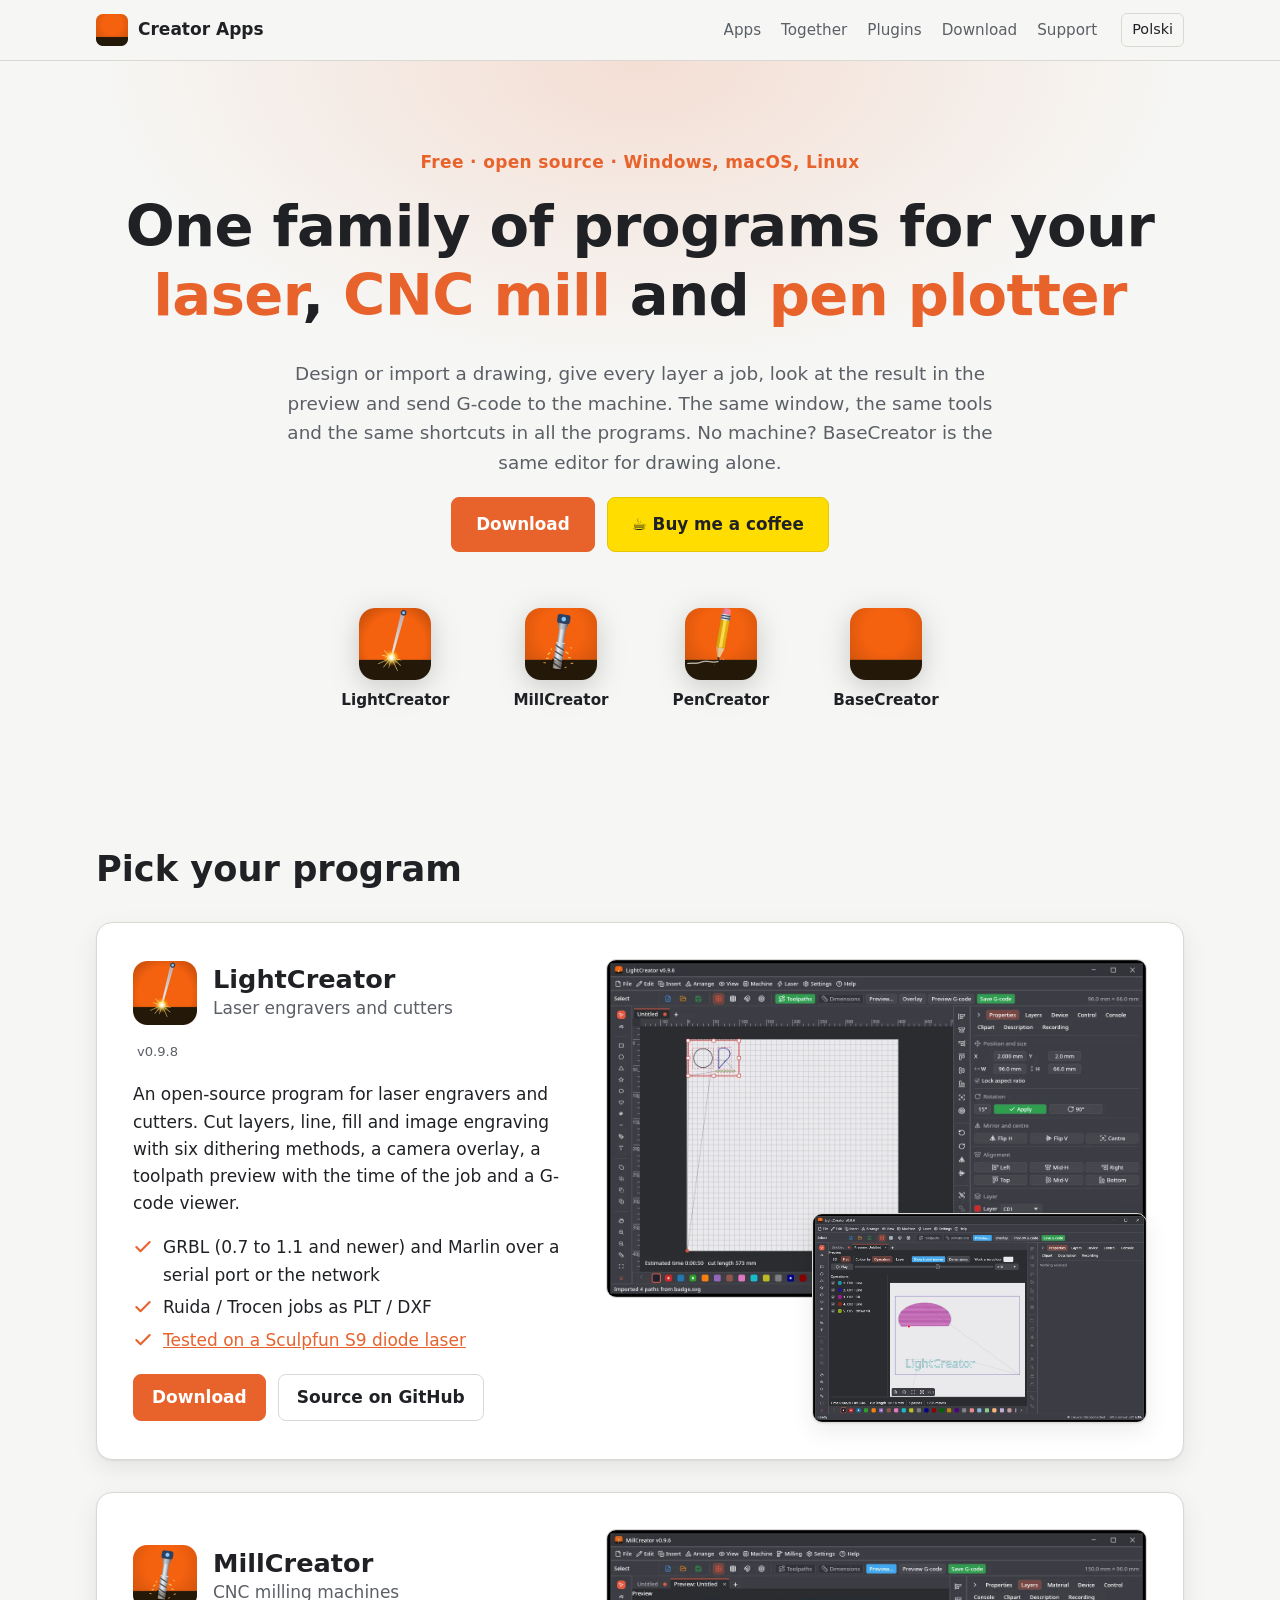
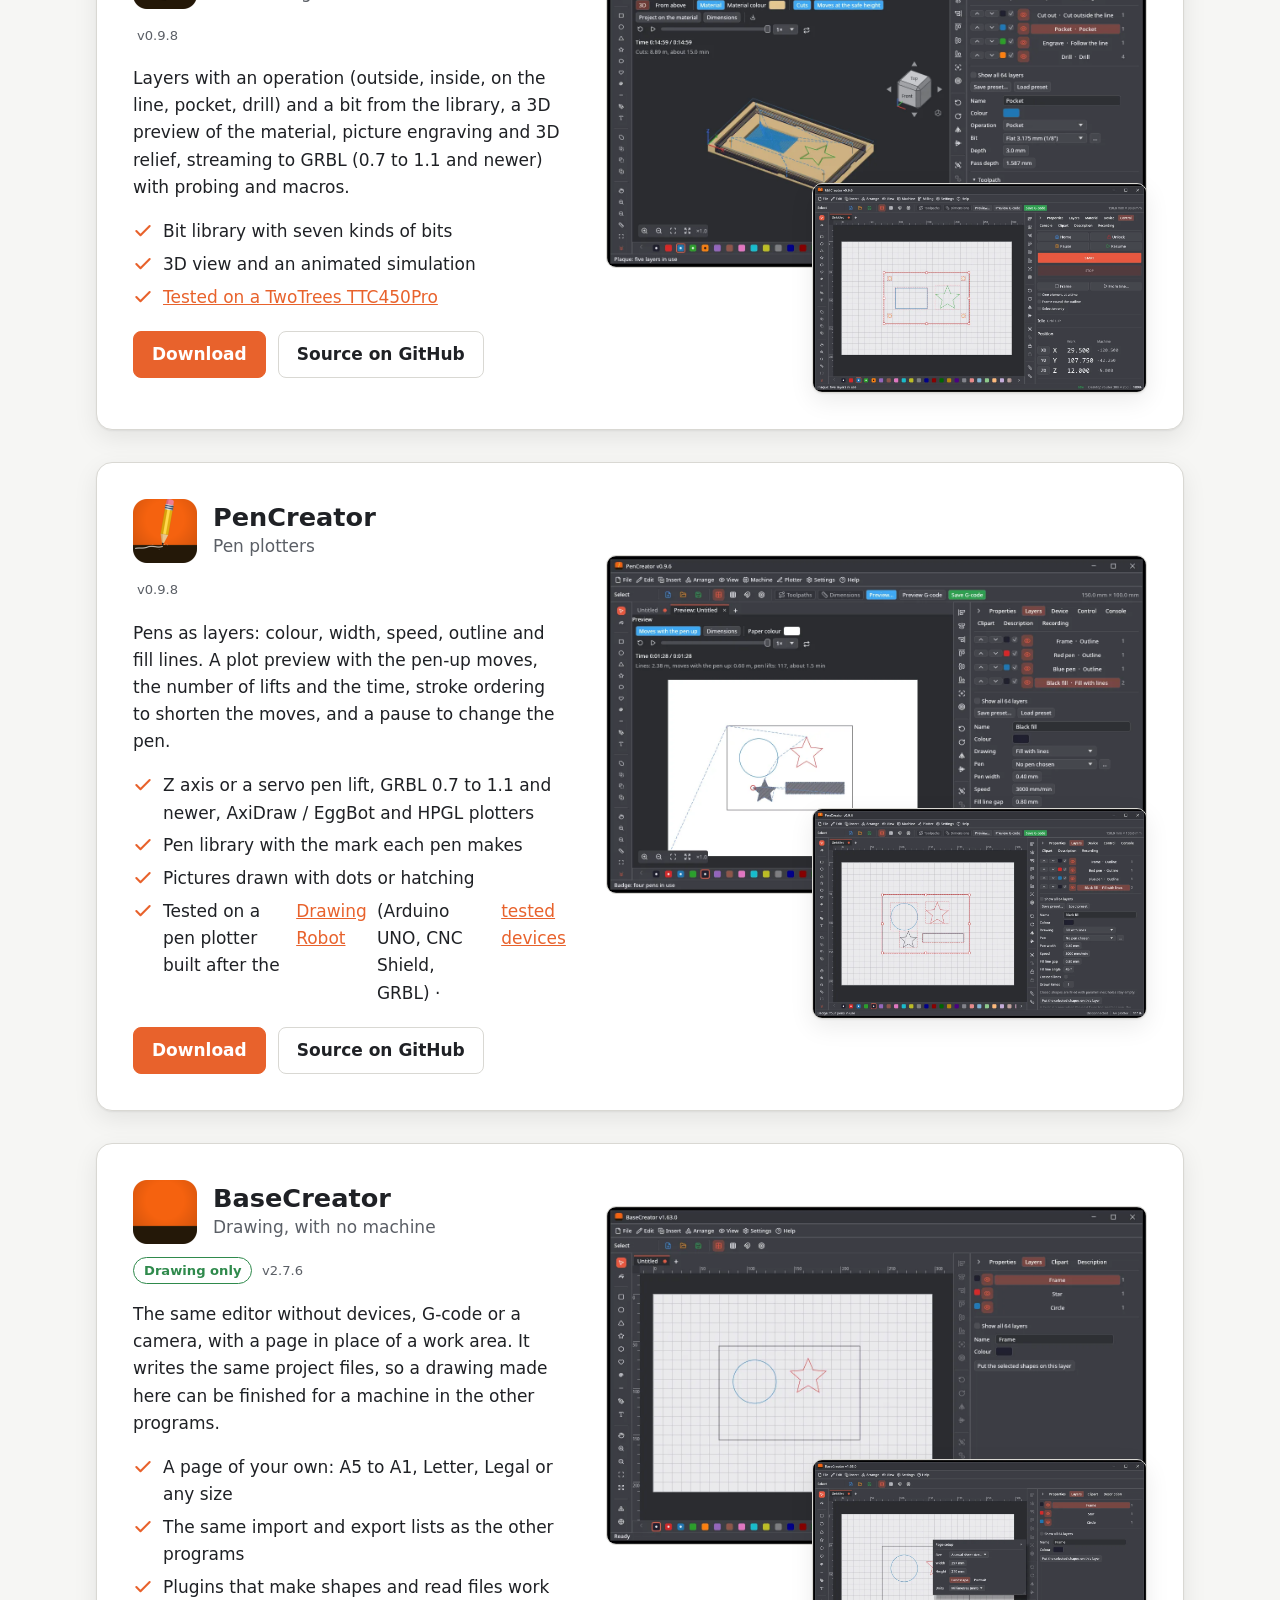
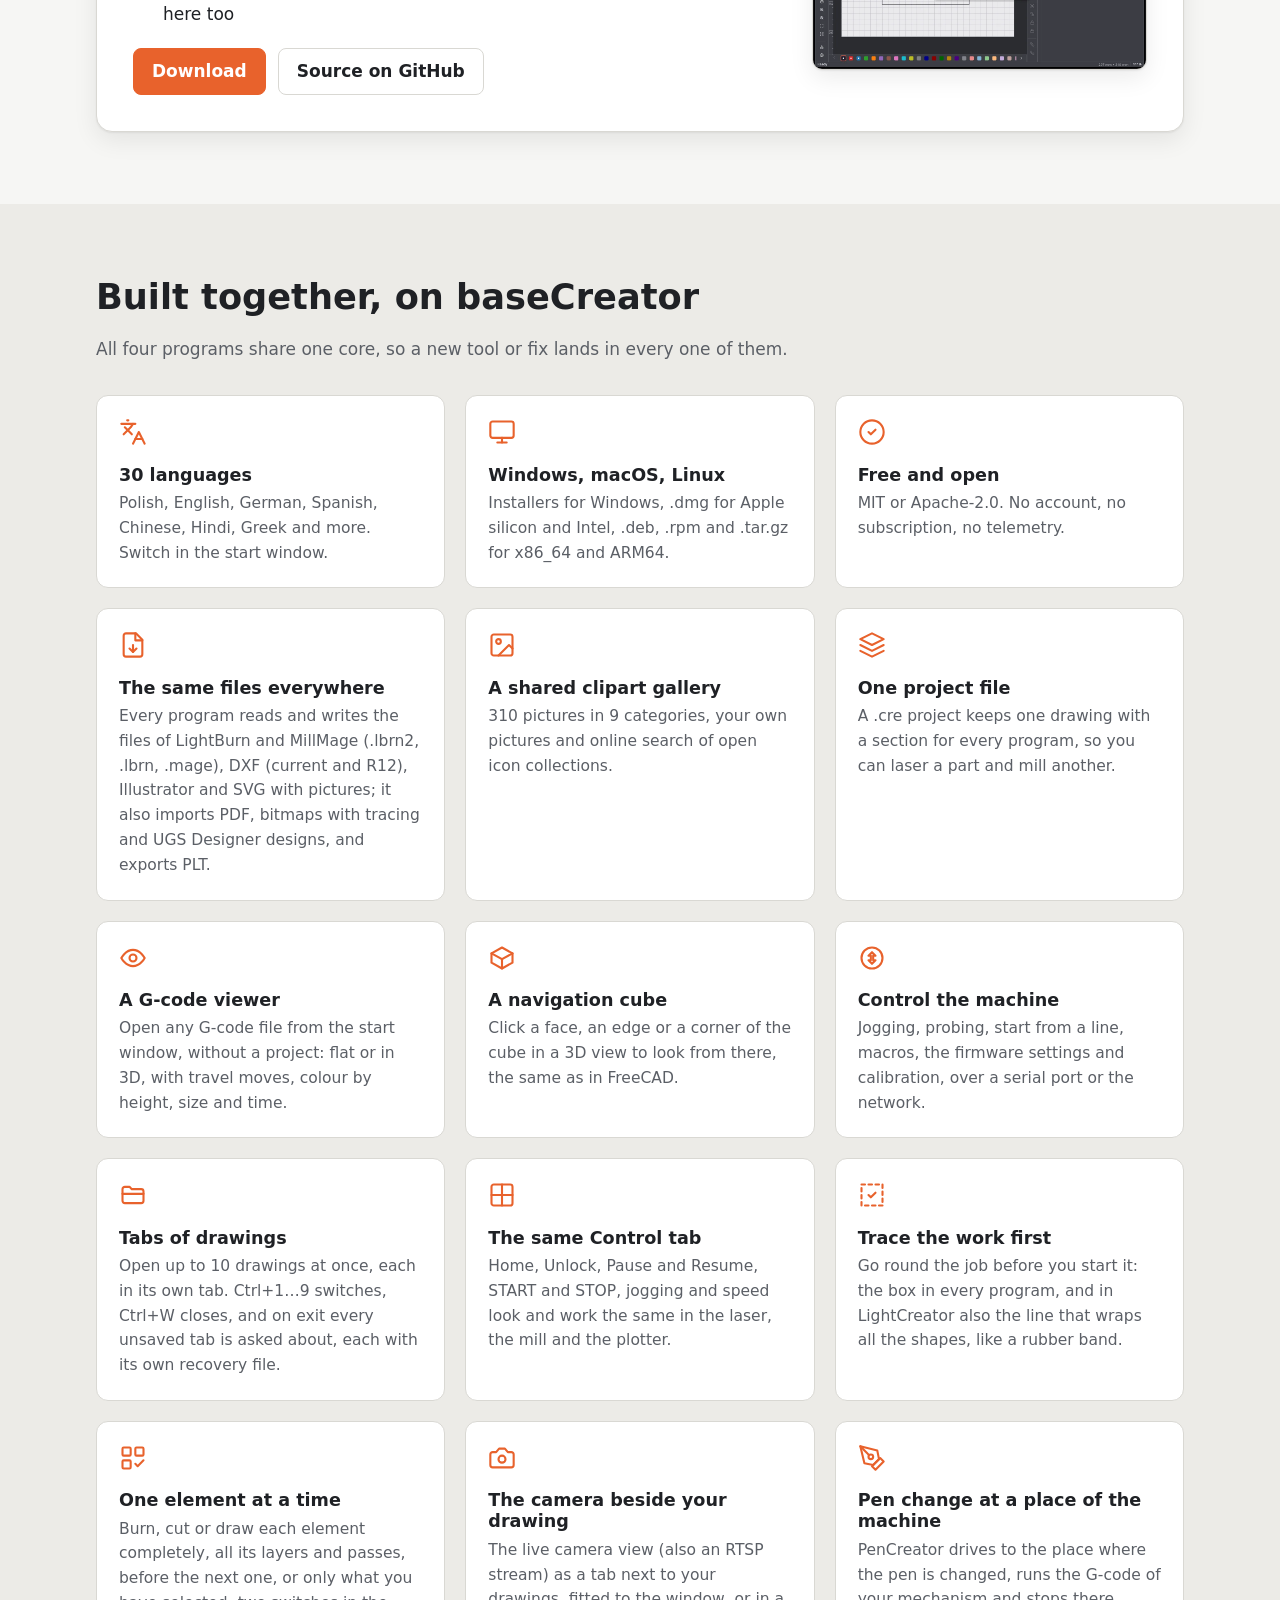
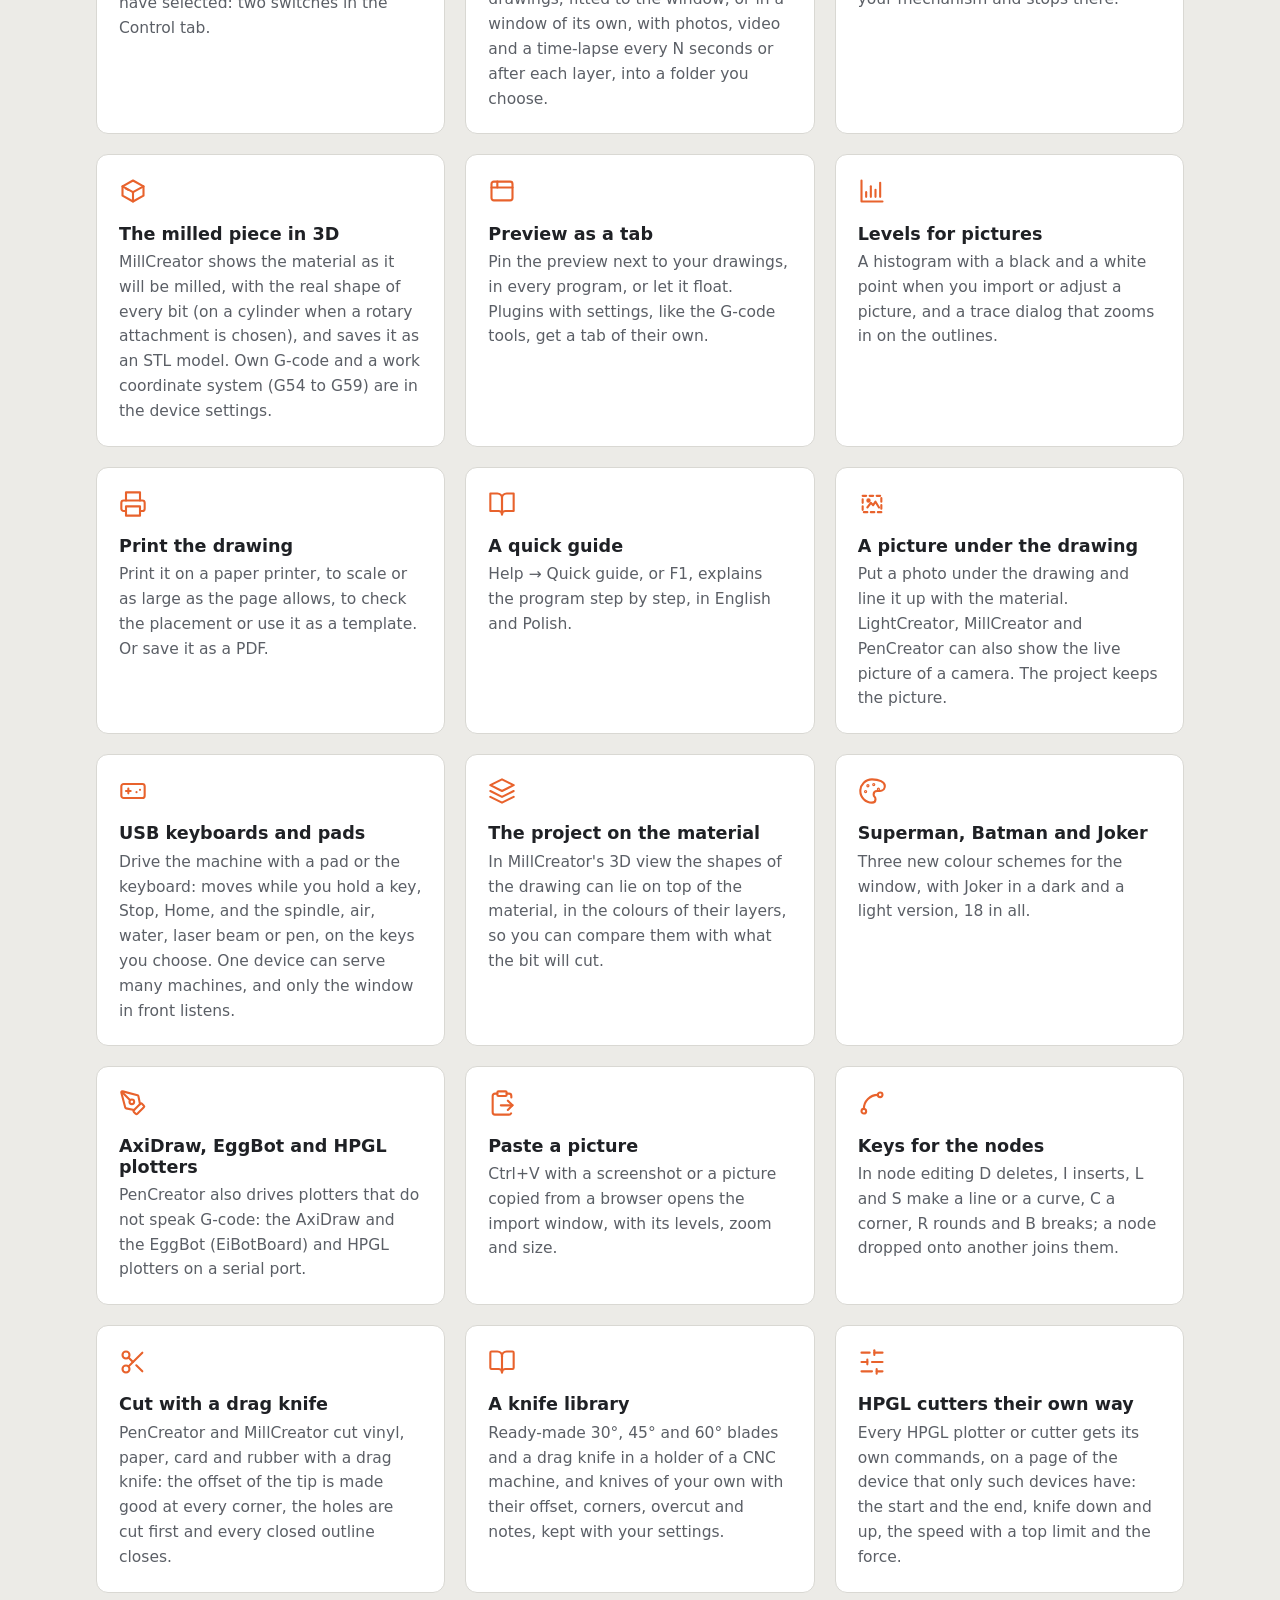
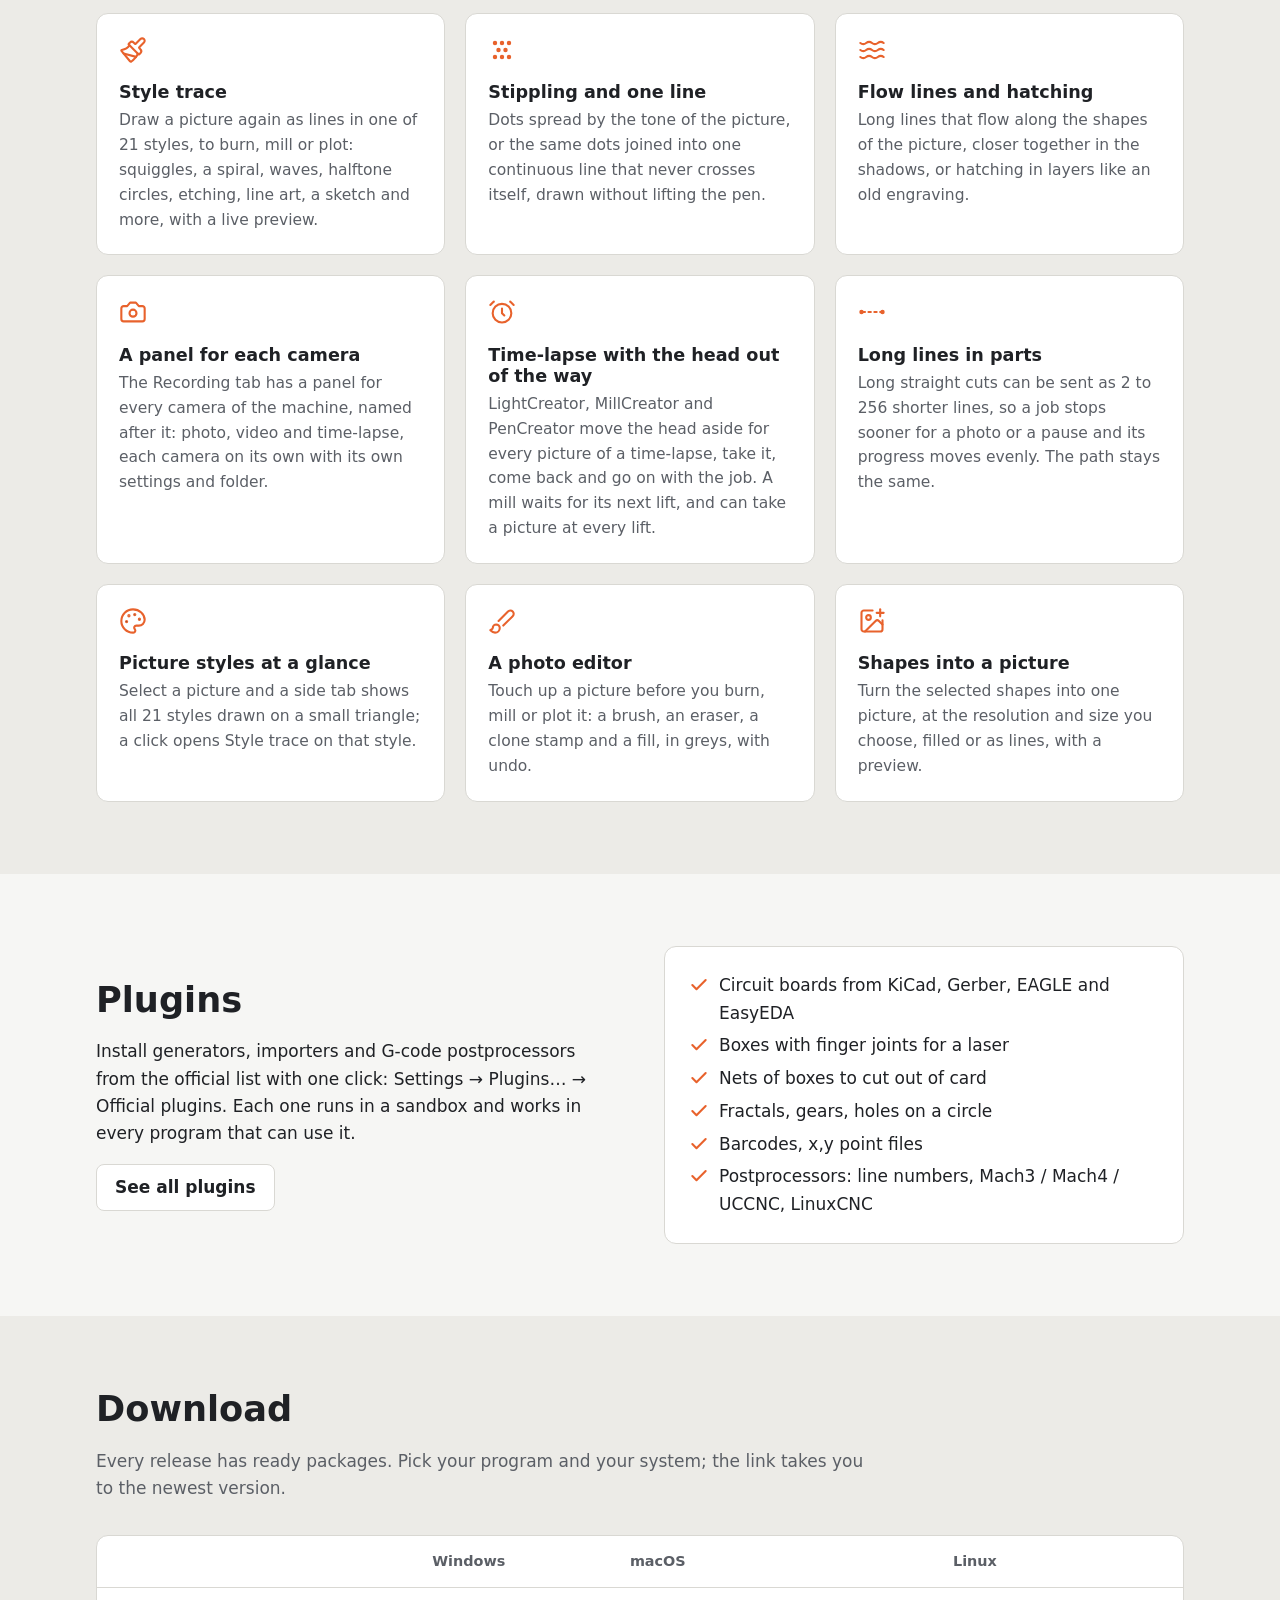
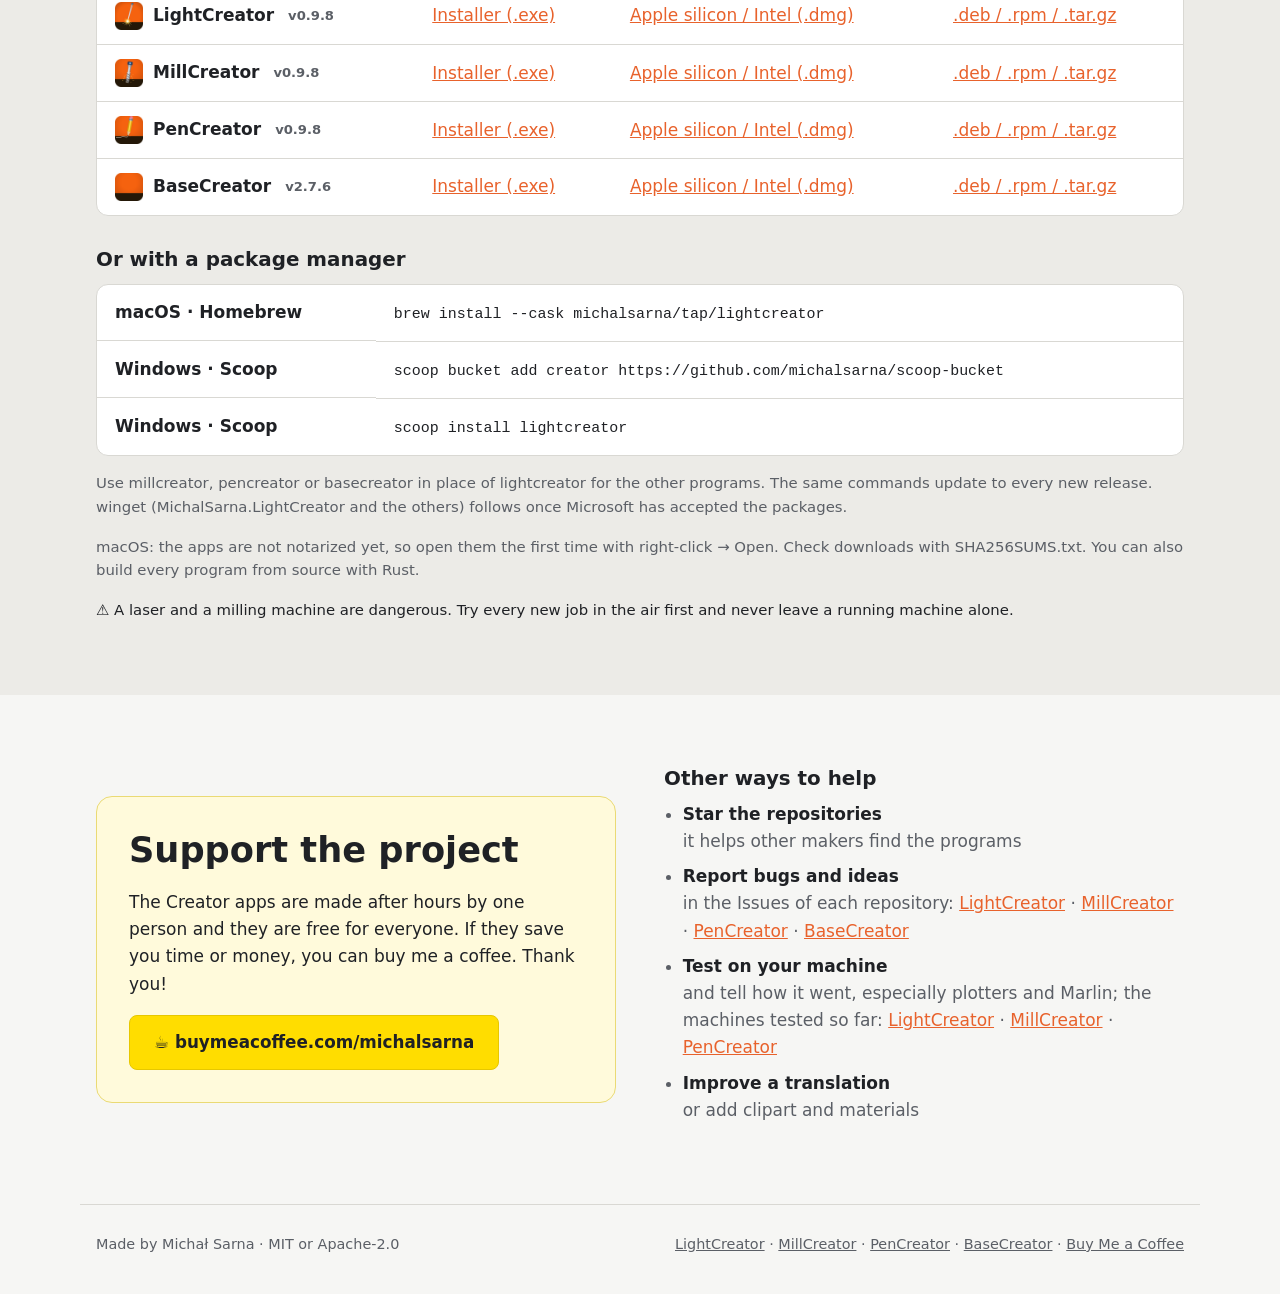
==== commit 0f41697d: "Versions: LightCreator, MillCreator, PenCreator v0.9.8, BaseCreator v2.7.6 Co-Authored-By: Claude Op" ====
--- a/index.html
+++ b/index.html
@@ -27,7 +27,7 @@
    "description": "An open-source program for laser engravers and cutters. Cut layers, line, fill and image engraving with six dithering methods, a camera overlay, a toolpath preview with the time of the job and a G-code viewer.",
    "applicationCategory": "DesignApplication",
    "operatingSystem": "Windows, macOS, Linux",
-   "softwareVersion": "0.9.7",
+   "softwareVersion": "0.9.8",
    "url": "https://github.com/michalsarna/LightCreator",
    "downloadUrl": "https://github.com/michalsarna/LightCreator/releases/latest",
    "license": [
@@ -50,7 +50,7 @@
    "description": "Layers with an operation (outside, inside, on the line, pocket, drill) and a bit from the library, a 3D preview of the material, picture engraving and 3D relief, streaming to GRBL (0.7 to 1.1 and newer) with probing and macros.",
    "applicationCategory": "DesignApplication",
    "operatingSystem": "Windows, macOS, Linux",
-   "softwareVersion": "0.9.7",
+   "softwareVersion": "0.9.8",
    "url": "https://github.com/michalsarna/MillCreator",
    "downloadUrl": "https://github.com/michalsarna/MillCreator/releases/latest",
    "license": [
@@ -73,7 +73,7 @@
    "description": "Pens as layers: colour, width, speed, outline and fill lines. A plot preview with the pen-up moves, the number of lifts and the time, stroke ordering to shorten the moves, and a pause to change the pen.",
    "applicationCategory": "DesignApplication",
    "operatingSystem": "Windows, macOS, Linux",
-   "softwareVersion": "0.9.7",
+   "softwareVersion": "0.9.8",
    "url": "https://github.com/michalsarna/PenCreator",
    "downloadUrl": "https://github.com/michalsarna/PenCreator/releases/latest",
    "license": [
@@ -96,7 +96,7 @@
    "description": "The same editor without devices, G-code or a camera, with a page in place of a work area. It writes the same project files, so a drawing made here can be finished for a machine in the other programs.",
    "applicationCategory": "DesignApplication",
    "operatingSystem": "Windows, macOS, Linux",
-   "softwareVersion": "2.7.3",
+   "softwareVersion": "2.7.6",
    "url": "https://github.com/michalsarna/baseCreator",
    "downloadUrl": "https://github.com/michalsarna/baseCreator/releases/latest",
    "license": [
@@ -155,7 +155,7 @@
             <img src="img/lightcreator.png" alt="" width="64" height="64">
             <div><h3>LightCreator</h3><p class="tag">Laser engravers and cutters</p></div>
           </header>
-          <span class="ver">v0.9.7</span>
+          <span class="ver">v0.9.8</span>
           <p>An open-source program for laser engravers and cutters. Cut layers, line, fill and image engraving with six dithering methods, a camera overlay, a toolpath preview with the time of the job and a G-code viewer.</p>
           <ul class="checks"><li><svg viewBox="0 0 24 24" aria-hidden="true"><path d="M20 6 9 17l-5-5"/></svg>GRBL (0.7 to 1.1 and newer) and Marlin over a serial port or the network</li><li><svg viewBox="0 0 24 24" aria-hidden="true"><path d="M20 6 9 17l-5-5"/></svg>Ruida / Trocen jobs as PLT / DXF</li><li><svg viewBox="0 0 24 24" aria-hidden="true"><path d="M20 6 9 17l-5-5"/></svg><a href="https://github.com/michalsarna/LightCreator/blob/main/TESTS_ON_DEVICES.md">Tested on a Sculpfun S9 diode laser</a></li></ul>
           <div class="actions">
@@ -171,7 +171,7 @@
             <img src="img/millcreator.png" alt="" width="64" height="64">
             <div><h3>MillCreator</h3><p class="tag">CNC milling machines</p></div>
           </header>
-          <span class="ver">v0.9.7</span>
+          <span class="ver">v0.9.8</span>
           <p>Layers with an operation (outside, inside, on the line, pocket, drill) and a bit from the library, a 3D preview of the material, picture engraving and 3D relief, streaming to GRBL (0.7 to 1.1 and newer) with probing and macros.</p>
           <ul class="checks"><li><svg viewBox="0 0 24 24" aria-hidden="true"><path d="M20 6 9 17l-5-5"/></svg>Bit library with seven kinds of bits</li><li><svg viewBox="0 0 24 24" aria-hidden="true"><path d="M20 6 9 17l-5-5"/></svg>3D view and an animated simulation</li><li><svg viewBox="0 0 24 24" aria-hidden="true"><path d="M20 6 9 17l-5-5"/></svg><a href="https://github.com/michalsarna/MillCreator/blob/main/TESTS_ON_DEVICES.md">Tested on a TwoTrees TTC450Pro</a></li></ul>
           <div class="actions">
@@ -187,7 +187,7 @@
             <img src="img/pencreator.png" alt="" width="64" height="64">
             <div><h3>PenCreator</h3><p class="tag">Pen plotters</p></div>
           </header>
-          <span class="ver">v0.9.7</span>
+          <span class="ver">v0.9.8</span>
           <p>Pens as layers: colour, width, speed, outline and fill lines. A plot preview with the pen-up moves, the number of lifts and the time, stroke ordering to shorten the moves, and a pause to change the pen.</p>
           <ul class="checks"><li><svg viewBox="0 0 24 24" aria-hidden="true"><path d="M20 6 9 17l-5-5"/></svg>Z axis or a servo pen lift, GRBL 0.7 to 1.1 and newer, AxiDraw / EggBot and HPGL plotters</li><li><svg viewBox="0 0 24 24" aria-hidden="true"><path d="M20 6 9 17l-5-5"/></svg>Pen library with the mark each pen makes</li><li><svg viewBox="0 0 24 24" aria-hidden="true"><path d="M20 6 9 17l-5-5"/></svg>Pictures drawn with dots or hatching</li><li><svg viewBox="0 0 24 24" aria-hidden="true"><path d="M20 6 9 17l-5-5"/></svg>Tested on a pen plotter built after the <a href="https://www.printables.com/model/137296-drawing-robot-arduino-uno-cnc-shield-grbl">Drawing Robot</a> (Arduino UNO, CNC Shield, GRBL) · <a href="https://github.com/michalsarna/PenCreator/blob/main/TESTS_ON_DEVICES.md">tested devices</a></li></ul>
           <div class="actions">
@@ -203,7 +203,7 @@
             <img src="img/basecreator.png" alt="" width="64" height="64">
             <div><h3>BaseCreator</h3><p class="tag">Drawing, with no machine</p></div>
           </header>
-          <span class="status">Drawing only</span> <span class="ver">v2.7.3</span>
+          <span class="status">Drawing only</span> <span class="ver">v2.7.6</span>
           <p>The same editor without devices, G-code or a camera, with a page in place of a work area. It writes the same project files, so a drawing made here can be finished for a machine in the other programs.</p>
           <ul class="checks"><li><svg viewBox="0 0 24 24" aria-hidden="true"><path d="M20 6 9 17l-5-5"/></svg>A page of your own: A5 to A1, Letter, Legal or any size</li><li><svg viewBox="0 0 24 24" aria-hidden="true"><path d="M20 6 9 17l-5-5"/></svg>The same import and export lists as the other programs</li><li><svg viewBox="0 0 24 24" aria-hidden="true"><path d="M20 6 9 17l-5-5"/></svg>Plugins that make shapes and read files work here too</li></ul>
           <div class="actions">
@@ -236,16 +236,16 @@
     <div class="wrap">
       <h2>Download</h2>
       <p class="sub">Every release has ready packages. Pick your program and your system; the link takes you to the newest version.</p>
-      <div class="table"><table><thead><tr><td></td><th scope="col">Windows</th><th scope="col">macOS</th><th scope="col">Linux</th></tr></thead><tbody><tr><th scope="row"><img src="img/lightcreator.png" alt="" width="28" height="28">LightCreator <span class="ver">v0.9.7</span></th>
+      <div class="table"><table><thead><tr><td></td><th scope="col">Windows</th><th scope="col">macOS</th><th scope="col">Linux</th></tr></thead><tbody><tr><th scope="row"><img src="img/lightcreator.png" alt="" width="28" height="28">LightCreator <span class="ver">v0.9.8</span></th>
           <td><a href="https://github.com/michalsarna/LightCreator/releases/latest">Installer (.exe)</a></td>
           <td><a href="https://github.com/michalsarna/LightCreator/releases/latest">Apple silicon / Intel (.dmg)</a></td>
-          <td><a href="https://github.com/michalsarna/LightCreator/releases/latest">.deb / .rpm / .tar.gz</a></td></tr><tr><th scope="row"><img src="img/millcreator.png" alt="" width="28" height="28">MillCreator <span class="ver">v0.9.7</span></th>
+          <td><a href="https://github.com/michalsarna/LightCreator/releases/latest">.deb / .rpm / .tar.gz</a></td></tr><tr><th scope="row"><img src="img/millcreator.png" alt="" width="28" height="28">MillCreator <span class="ver">v0.9.8</span></th>
           <td><a href="https://github.com/michalsarna/MillCreator/releases/latest">Installer (.exe)</a></td>
           <td><a href="https://github.com/michalsarna/MillCreator/releases/latest">Apple silicon / Intel (.dmg)</a></td>
-          <td><a href="https://github.com/michalsarna/MillCreator/releases/latest">.deb / .rpm / .tar.gz</a></td></tr><tr><th scope="row"><img src="img/pencreator.png" alt="" width="28" height="28">PenCreator <span class="ver">v0.9.7</span></th>
+          <td><a href="https://github.com/michalsarna/MillCreator/releases/latest">.deb / .rpm / .tar.gz</a></td></tr><tr><th scope="row"><img src="img/pencreator.png" alt="" width="28" height="28">PenCreator <span class="ver">v0.9.8</span></th>
           <td><a href="https://github.com/michalsarna/PenCreator/releases/latest">Installer (.exe)</a></td>
           <td><a href="https://github.com/michalsarna/PenCreator/releases/latest">Apple silicon / Intel (.dmg)</a></td>
-          <td><a href="https://github.com/michalsarna/PenCreator/releases/latest">.deb / .rpm / .tar.gz</a></td></tr><tr><th scope="row"><img src="img/basecreator.png" alt="" width="28" height="28">BaseCreator <span class="ver">v2.7.3</span></th>
+          <td><a href="https://github.com/michalsarna/PenCreator/releases/latest">.deb / .rpm / .tar.gz</a></td></tr><tr><th scope="row"><img src="img/basecreator.png" alt="" width="28" height="28">BaseCreator <span class="ver">v2.7.6</span></th>
           <td><a href="https://github.com/michalsarna/baseCreator/releases/latest">Installer (.exe)</a></td>
           <td><a href="https://github.com/michalsarna/baseCreator/releases/latest">Apple silicon / Intel (.dmg)</a></td>
           <td><a href="https://github.com/michalsarna/baseCreator/releases/latest">.deb / .rpm / .tar.gz</a></td></tr></tbody></table></div>
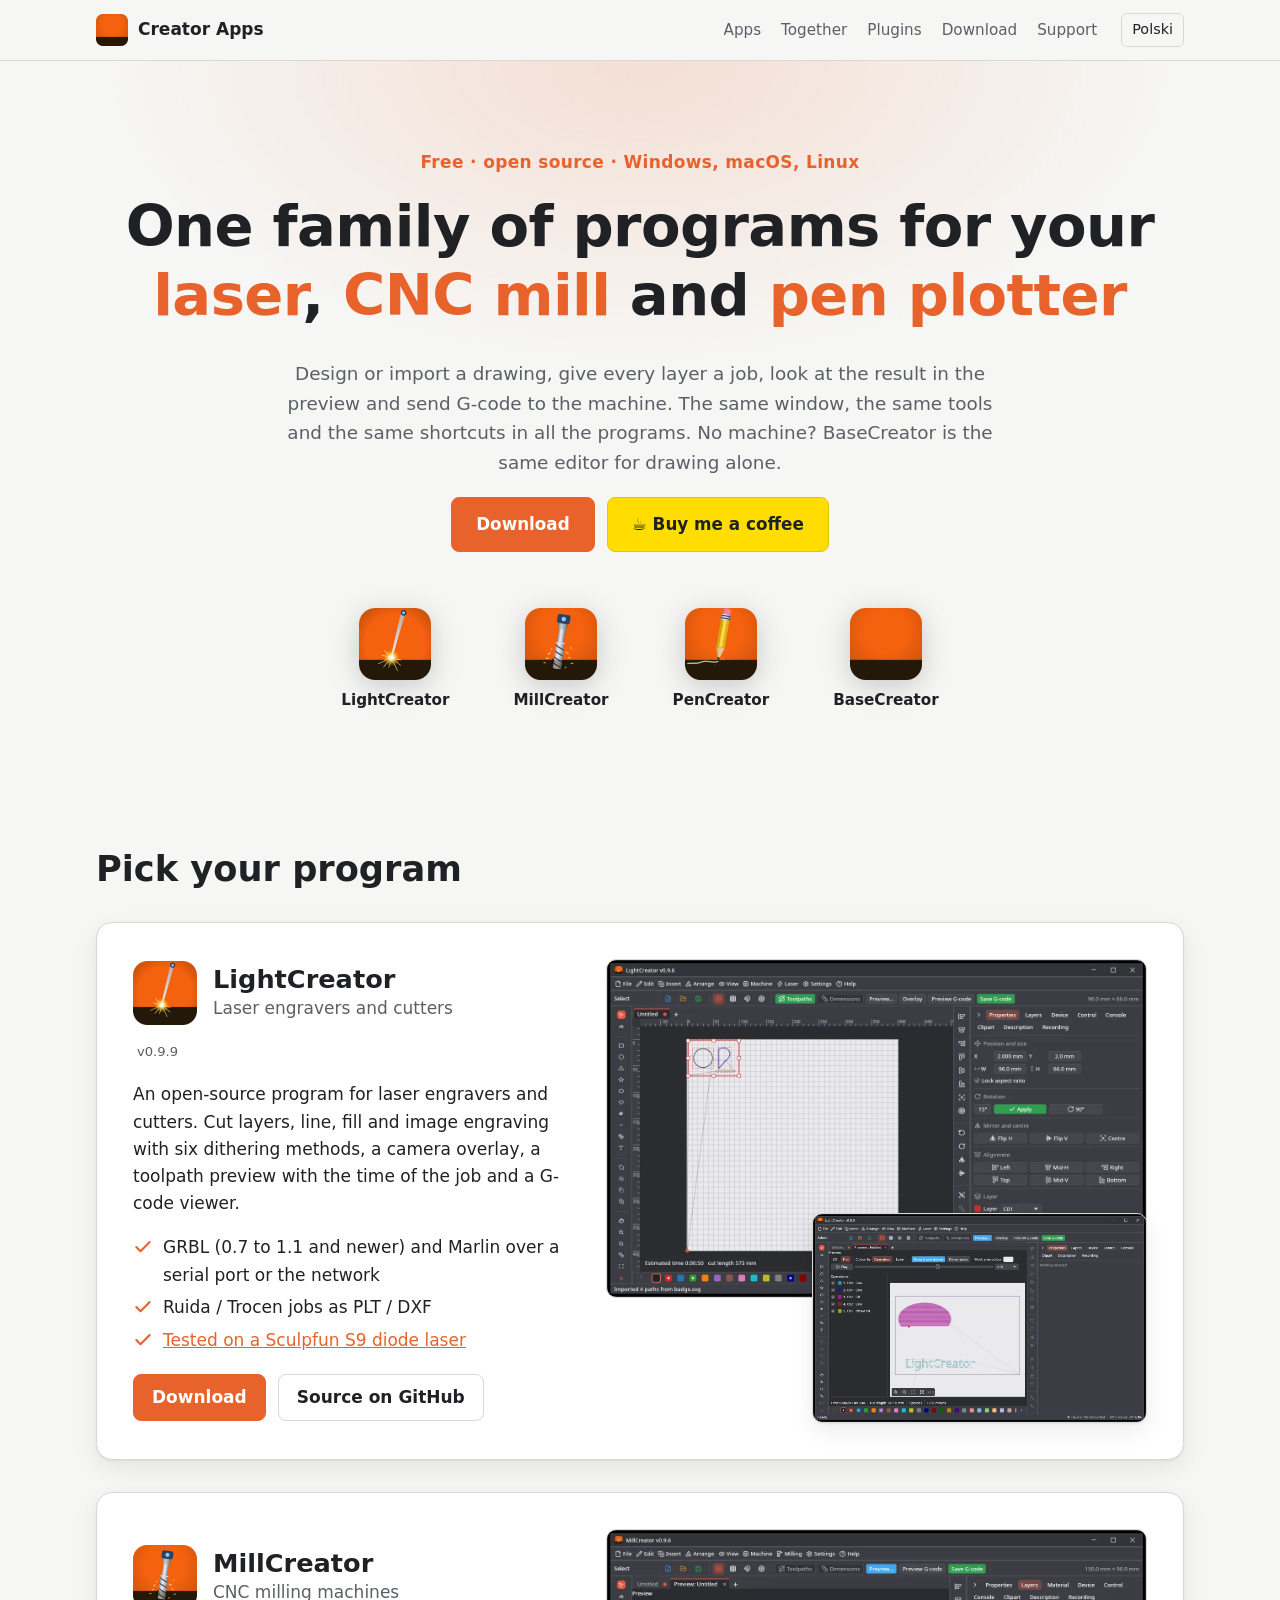
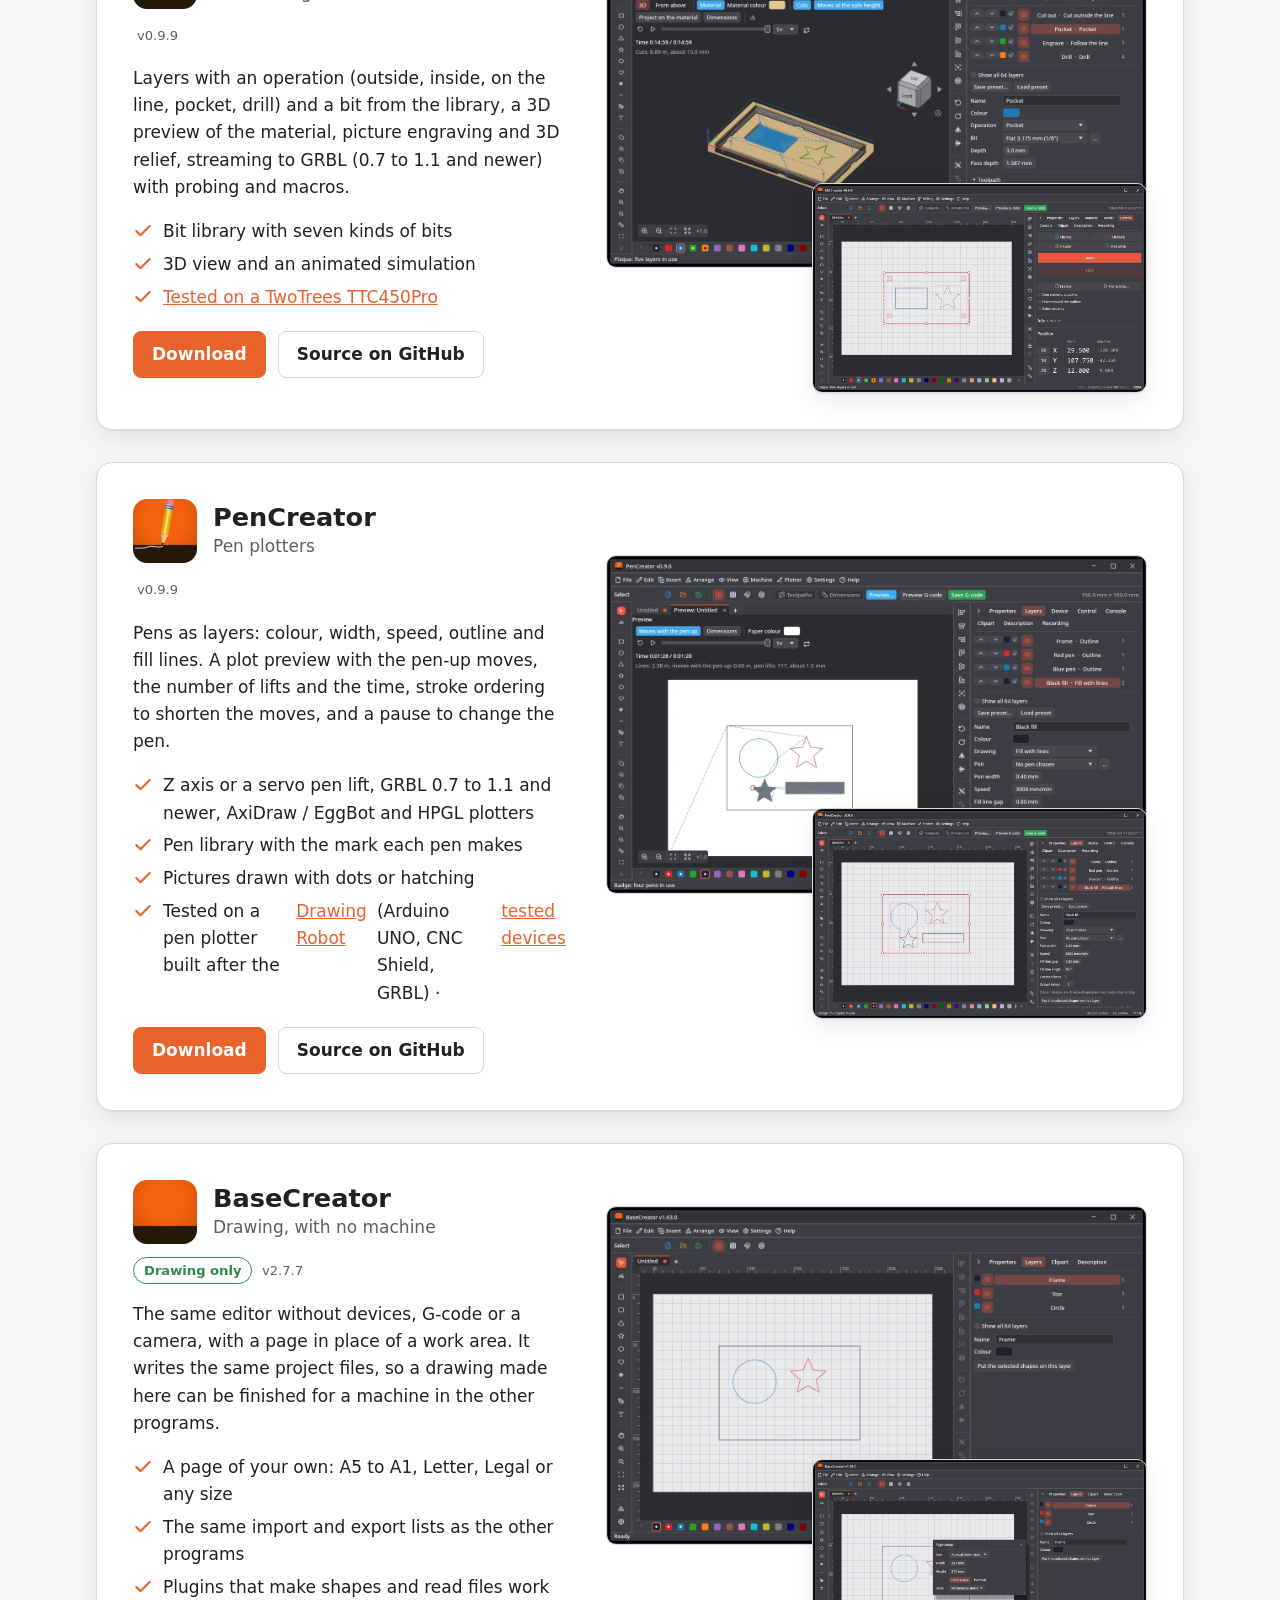
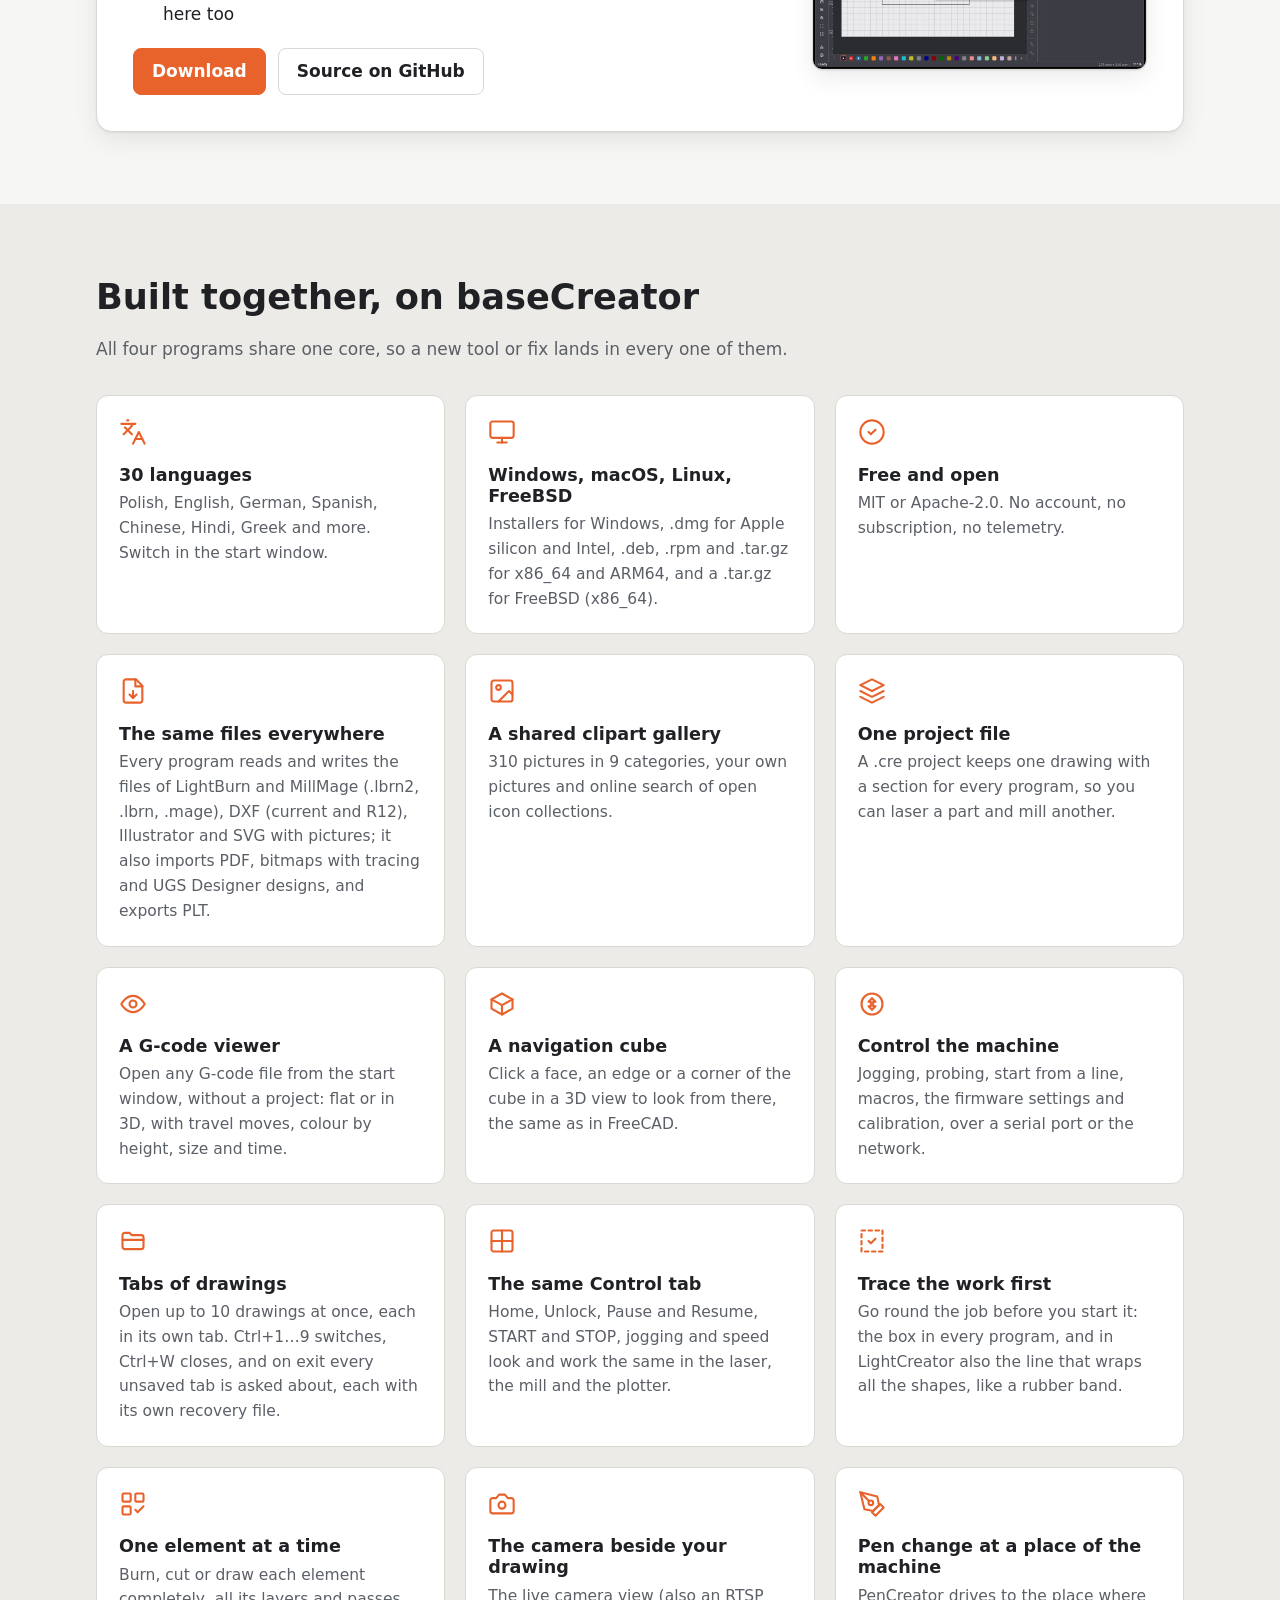
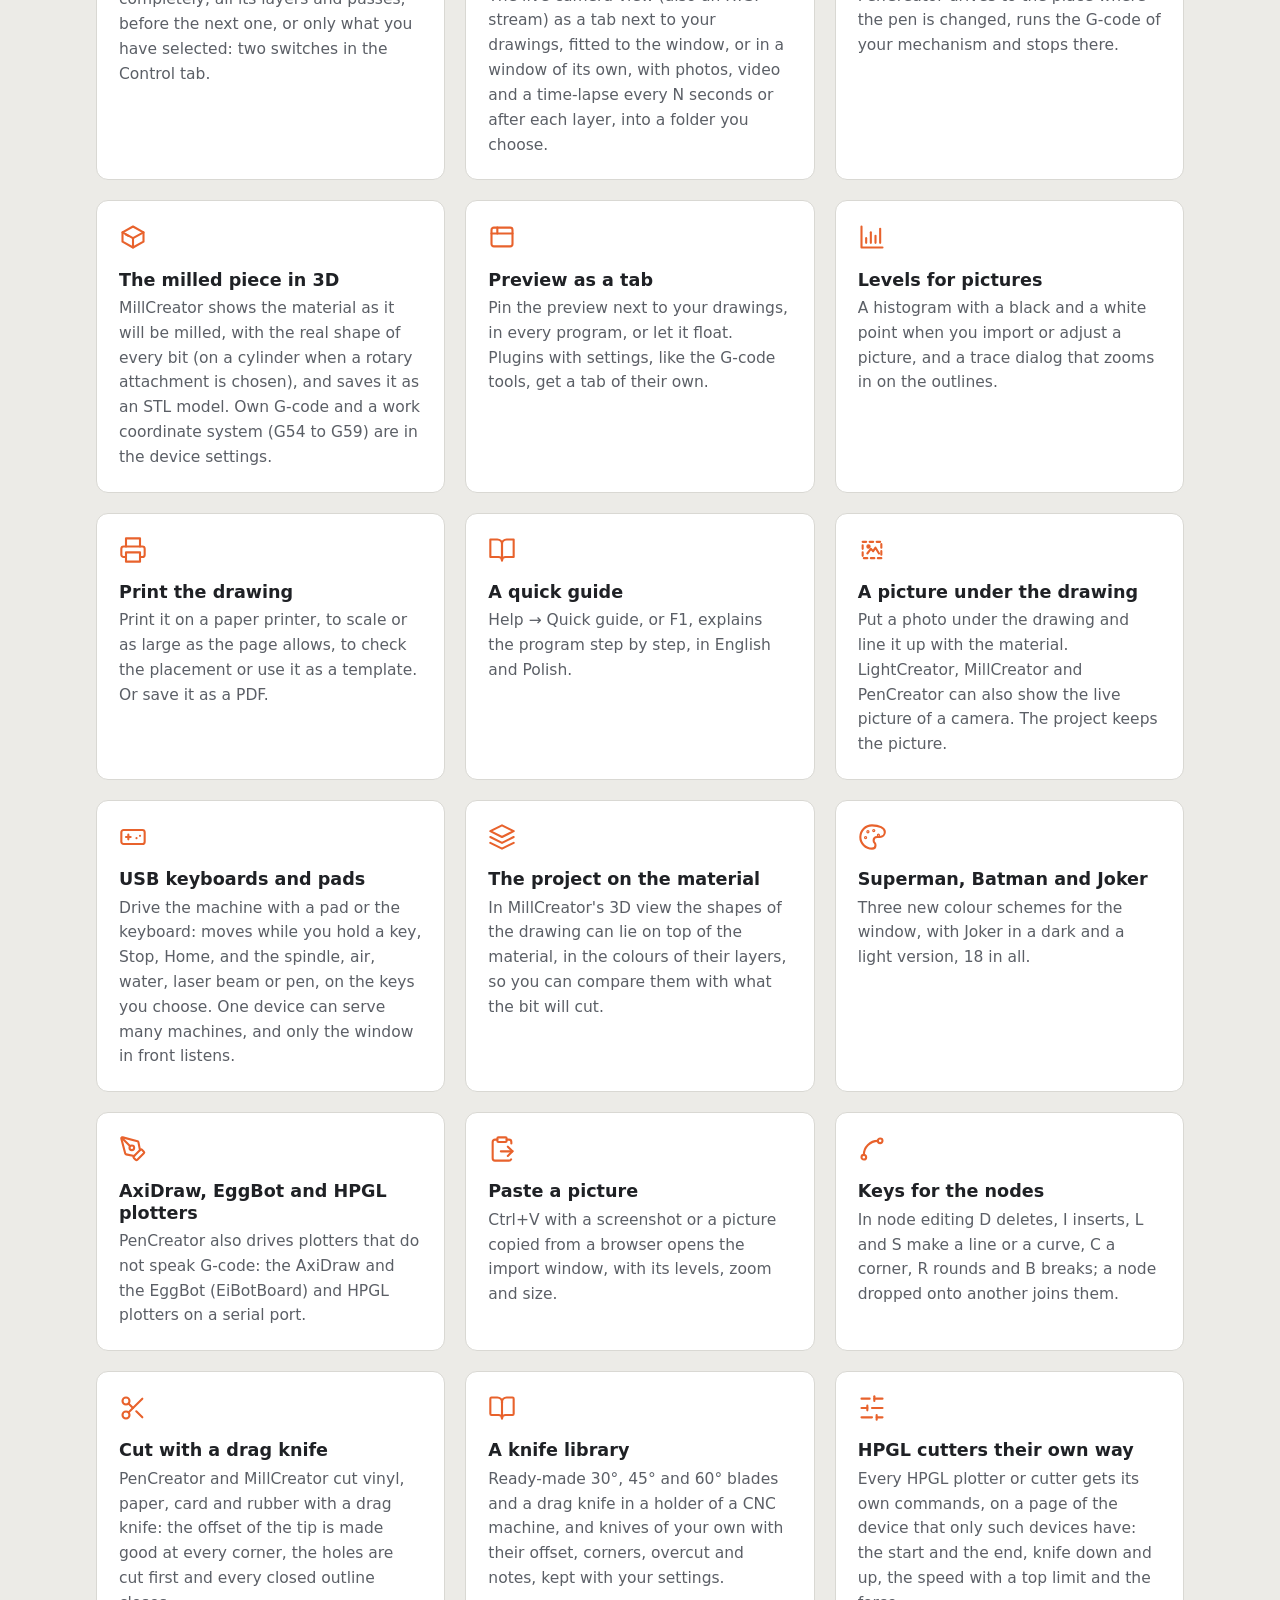
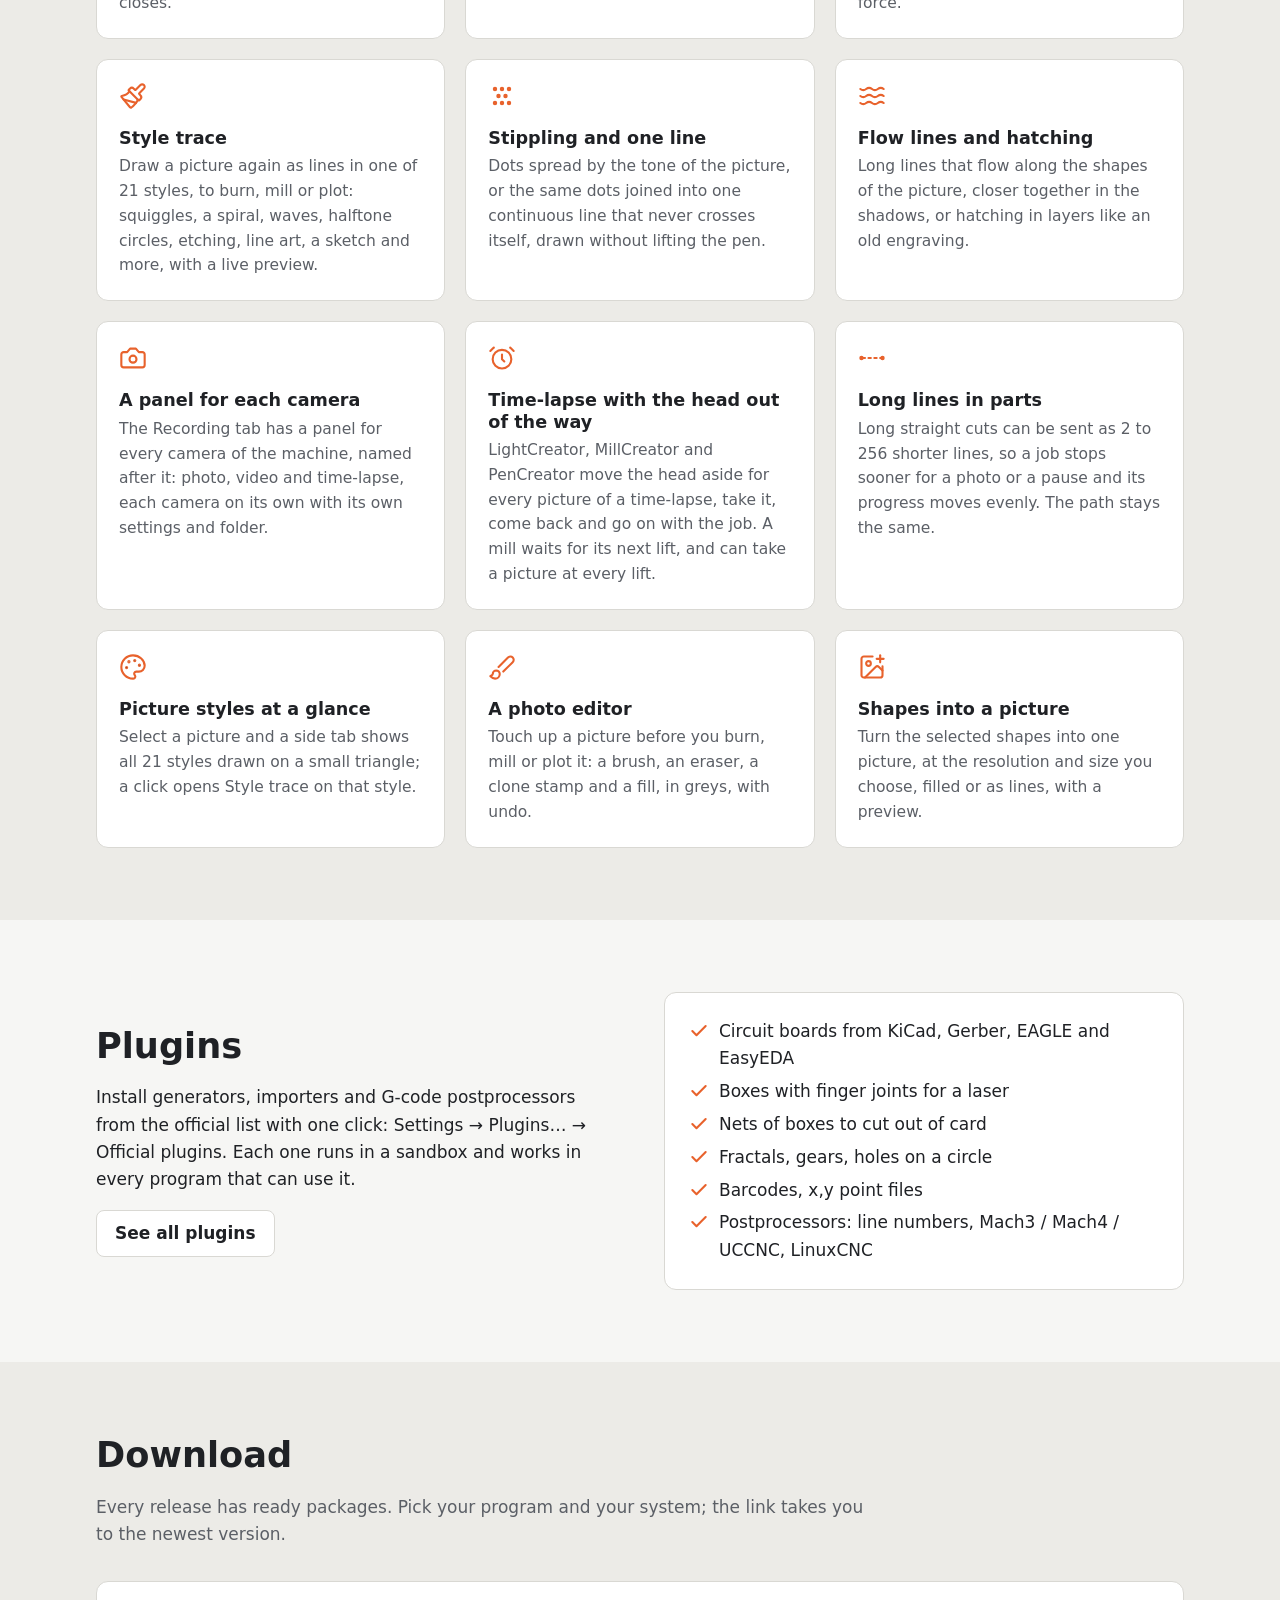
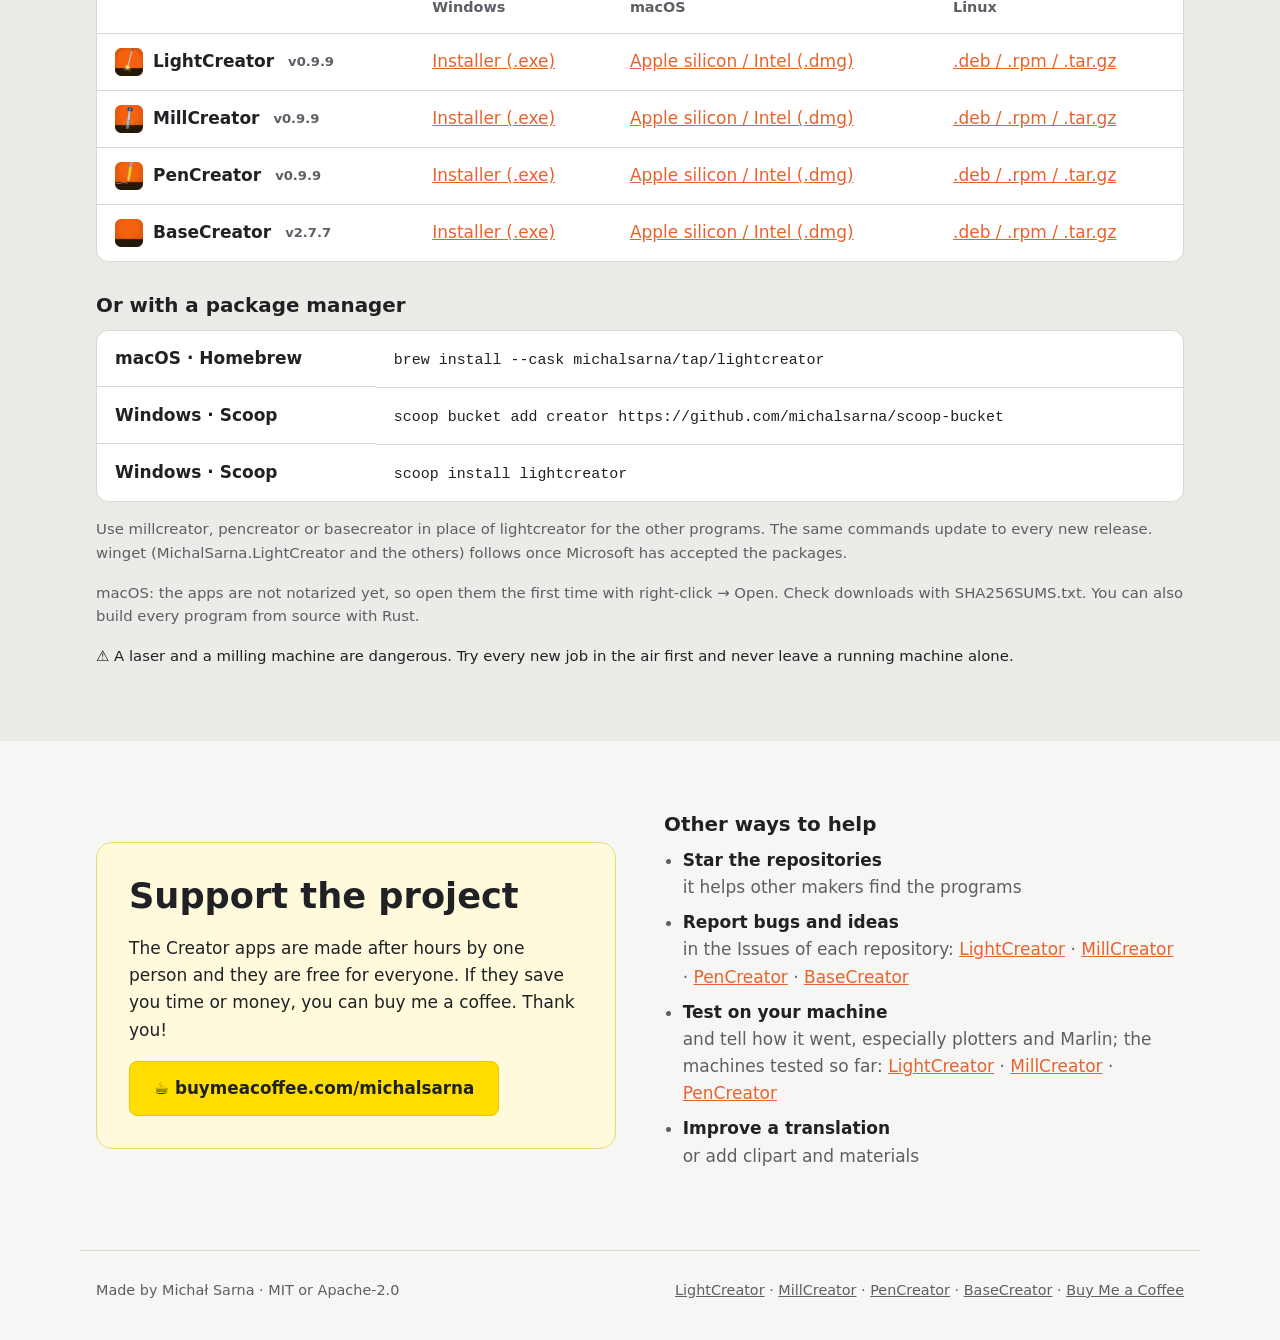
==== commit 6f1de990: "v0.9.9 / BaseCreator v2.7.7; FreeBSD in the platforms Co-Authored-By: Claude Opus 5.5 <noreply@anthr" ====
--- a/index.html
+++ b/index.html
@@ -26,8 +26,8 @@
    "name": "LightCreator",
    "description": "An open-source program for laser engravers and cutters. Cut layers, line, fill and image engraving with six dithering methods, a camera overlay, a toolpath preview with the time of the job and a G-code viewer.",
    "applicationCategory": "DesignApplication",
-   "operatingSystem": "Windows, macOS, Linux",
-   "softwareVersion": "0.9.8",
+   "operatingSystem": "Windows, macOS, Linux, FreeBSD",
+   "softwareVersion": "0.9.9",
    "url": "https://github.com/michalsarna/LightCreator",
    "downloadUrl": "https://github.com/michalsarna/LightCreator/releases/latest",
    "license": [
@@ -49,8 +49,8 @@
    "name": "MillCreator",
    "description": "Layers with an operation (outside, inside, on the line, pocket, drill) and a bit from the library, a 3D preview of the material, picture engraving and 3D relief, streaming to GRBL (0.7 to 1.1 and newer) with probing and macros.",
    "applicationCategory": "DesignApplication",
-   "operatingSystem": "Windows, macOS, Linux",
-   "softwareVersion": "0.9.8",
+   "operatingSystem": "Windows, macOS, Linux, FreeBSD",
+   "softwareVersion": "0.9.9",
    "url": "https://github.com/michalsarna/MillCreator",
    "downloadUrl": "https://github.com/michalsarna/MillCreator/releases/latest",
    "license": [
@@ -72,8 +72,8 @@
    "name": "PenCreator",
    "description": "Pens as layers: colour, width, speed, outline and fill lines. A plot preview with the pen-up moves, the number of lifts and the time, stroke ordering to shorten the moves, and a pause to change the pen.",
    "applicationCategory": "DesignApplication",
-   "operatingSystem": "Windows, macOS, Linux",
-   "softwareVersion": "0.9.8",
+   "operatingSystem": "Windows, macOS, Linux, FreeBSD",
+   "softwareVersion": "0.9.9",
    "url": "https://github.com/michalsarna/PenCreator",
    "downloadUrl": "https://github.com/michalsarna/PenCreator/releases/latest",
    "license": [
@@ -95,8 +95,8 @@
    "name": "BaseCreator",
    "description": "The same editor without devices, G-code or a camera, with a page in place of a work area. It writes the same project files, so a drawing made here can be finished for a machine in the other programs.",
    "applicationCategory": "DesignApplication",
-   "operatingSystem": "Windows, macOS, Linux",
-   "softwareVersion": "2.7.6",
+   "operatingSystem": "Windows, macOS, Linux, FreeBSD",
+   "softwareVersion": "2.7.7",
    "url": "https://github.com/michalsarna/baseCreator",
    "downloadUrl": "https://github.com/michalsarna/baseCreator/releases/latest",
    "license": [
@@ -155,7 +155,7 @@
             <img src="img/lightcreator.png" alt="" width="64" height="64">
             <div><h3>LightCreator</h3><p class="tag">Laser engravers and cutters</p></div>
           </header>
-          <span class="ver">v0.9.8</span>
+          <span class="ver">v0.9.9</span>
           <p>An open-source program for laser engravers and cutters. Cut layers, line, fill and image engraving with six dithering methods, a camera overlay, a toolpath preview with the time of the job and a G-code viewer.</p>
           <ul class="checks"><li><svg viewBox="0 0 24 24" aria-hidden="true"><path d="M20 6 9 17l-5-5"/></svg>GRBL (0.7 to 1.1 and newer) and Marlin over a serial port or the network</li><li><svg viewBox="0 0 24 24" aria-hidden="true"><path d="M20 6 9 17l-5-5"/></svg>Ruida / Trocen jobs as PLT / DXF</li><li><svg viewBox="0 0 24 24" aria-hidden="true"><path d="M20 6 9 17l-5-5"/></svg><a href="https://github.com/michalsarna/LightCreator/blob/main/TESTS_ON_DEVICES.md">Tested on a Sculpfun S9 diode laser</a></li></ul>
           <div class="actions">
@@ -171,7 +171,7 @@
             <img src="img/millcreator.png" alt="" width="64" height="64">
             <div><h3>MillCreator</h3><p class="tag">CNC milling machines</p></div>
           </header>
-          <span class="ver">v0.9.8</span>
+          <span class="ver">v0.9.9</span>
           <p>Layers with an operation (outside, inside, on the line, pocket, drill) and a bit from the library, a 3D preview of the material, picture engraving and 3D relief, streaming to GRBL (0.7 to 1.1 and newer) with probing and macros.</p>
           <ul class="checks"><li><svg viewBox="0 0 24 24" aria-hidden="true"><path d="M20 6 9 17l-5-5"/></svg>Bit library with seven kinds of bits</li><li><svg viewBox="0 0 24 24" aria-hidden="true"><path d="M20 6 9 17l-5-5"/></svg>3D view and an animated simulation</li><li><svg viewBox="0 0 24 24" aria-hidden="true"><path d="M20 6 9 17l-5-5"/></svg><a href="https://github.com/michalsarna/MillCreator/blob/main/TESTS_ON_DEVICES.md">Tested on a TwoTrees TTC450Pro</a></li></ul>
           <div class="actions">
@@ -187,7 +187,7 @@
             <img src="img/pencreator.png" alt="" width="64" height="64">
             <div><h3>PenCreator</h3><p class="tag">Pen plotters</p></div>
           </header>
-          <span class="ver">v0.9.8</span>
+          <span class="ver">v0.9.9</span>
           <p>Pens as layers: colour, width, speed, outline and fill lines. A plot preview with the pen-up moves, the number of lifts and the time, stroke ordering to shorten the moves, and a pause to change the pen.</p>
           <ul class="checks"><li><svg viewBox="0 0 24 24" aria-hidden="true"><path d="M20 6 9 17l-5-5"/></svg>Z axis or a servo pen lift, GRBL 0.7 to 1.1 and newer, AxiDraw / EggBot and HPGL plotters</li><li><svg viewBox="0 0 24 24" aria-hidden="true"><path d="M20 6 9 17l-5-5"/></svg>Pen library with the mark each pen makes</li><li><svg viewBox="0 0 24 24" aria-hidden="true"><path d="M20 6 9 17l-5-5"/></svg>Pictures drawn with dots or hatching</li><li><svg viewBox="0 0 24 24" aria-hidden="true"><path d="M20 6 9 17l-5-5"/></svg>Tested on a pen plotter built after the <a href="https://www.printables.com/model/137296-drawing-robot-arduino-uno-cnc-shield-grbl">Drawing Robot</a> (Arduino UNO, CNC Shield, GRBL) · <a href="https://github.com/michalsarna/PenCreator/blob/main/TESTS_ON_DEVICES.md">tested devices</a></li></ul>
           <div class="actions">
@@ -203,7 +203,7 @@
             <img src="img/basecreator.png" alt="" width="64" height="64">
             <div><h3>BaseCreator</h3><p class="tag">Drawing, with no machine</p></div>
           </header>
-          <span class="status">Drawing only</span> <span class="ver">v2.7.6</span>
+          <span class="status">Drawing only</span> <span class="ver">v2.7.7</span>
           <p>The same editor without devices, G-code or a camera, with a page in place of a work area. It writes the same project files, so a drawing made here can be finished for a machine in the other programs.</p>
           <ul class="checks"><li><svg viewBox="0 0 24 24" aria-hidden="true"><path d="M20 6 9 17l-5-5"/></svg>A page of your own: A5 to A1, Letter, Legal or any size</li><li><svg viewBox="0 0 24 24" aria-hidden="true"><path d="M20 6 9 17l-5-5"/></svg>The same import and export lists as the other programs</li><li><svg viewBox="0 0 24 24" aria-hidden="true"><path d="M20 6 9 17l-5-5"/></svg>Plugins that make shapes and read files work here too</li></ul>
           <div class="actions">
@@ -219,7 +219,7 @@
     <div class="wrap">
       <h2>Built together, on baseCreator</h2>
       <p class="sub">All four programs share one core, so a new tool or fix lands in every one of them.</p>
-      <div class="feats"><div class="feat"><svg viewBox="0 0 24 24" aria-hidden="true"><path d="m5 8 6 6"/><path d="m4 14 6-6 2-3"/><path d="M2 5h12"/><path d="M7 2h1"/><path d="m22 22-5-10-5 10"/><path d="M14 18h6"/></svg><h3>30 languages</h3><p>Polish, English, German, Spanish, Chinese, Hindi, Greek and more. Switch in the start window.</p></div><div class="feat"><svg viewBox="0 0 24 24" aria-hidden="true"><rect x="2" y="3" width="20" height="14" rx="2"/><path d="M8 21h8"/><path d="M12 17v4"/></svg><h3>Windows, macOS, Linux</h3><p>Installers for Windows, .dmg for Apple silicon and Intel, .deb, .rpm and .tar.gz for x86_64 and ARM64.</p></div><div class="feat"><svg viewBox="0 0 24 24" aria-hidden="true"><path d="M12 2a10 10 0 1 0 0 20 10 10 0 0 0 0-20Z"/><path d="M9 12l2 2 4-4"/></svg><h3>Free and open</h3><p>MIT or Apache-2.0. No account, no subscription, no telemetry.</p></div><div class="feat"><svg viewBox="0 0 24 24" aria-hidden="true"><path d="M14.5 2H6a2 2 0 0 0-2 2v16a2 2 0 0 0 2 2h12a2 2 0 0 0 2-2V7.5Z"/><path d="M14 2v6h6"/><path d="M12 18v-6"/><path d="m9 15 3 3 3-3"/></svg><h3>The same files everywhere</h3><p>Every program reads and writes the files of LightBurn and MillMage (.lbrn2, .lbrn, .mage), DXF (current and R12), Illustrator and SVG with pictures; it also imports PDF, bitmaps with tracing and UGS Designer designs, and exports PLT.</p></div><div class="feat"><svg viewBox="0 0 24 24" aria-hidden="true"><rect x="3" y="3" width="18" height="18" rx="2"/><circle cx="9" cy="9" r="2"/><path d="m21 15-3-3-9 9"/></svg><h3>A shared clipart gallery</h3><p>310 pictures in 9 categories, your own pictures and online search of open icon collections.</p></div><div class="feat"><svg viewBox="0 0 24 24" aria-hidden="true"><path d="M12 2 2 7l10 5 10-5-10-5Z"/><path d="m2 17 10 5 10-5"/><path d="m2 12 10 5 10-5"/></svg><h3>One project file</h3><p>A .cre project keeps one drawing with a section for every program, so you can laser a part and mill another.</p></div><div class="feat"><svg viewBox="0 0 24 24" aria-hidden="true"><path d="M2 12s3.6-7 10-7 10 7 10 7-3.6 7-10 7S2 12 2 12Z"/><circle cx="12" cy="12" r="3"/></svg><h3>A G-code viewer</h3><p>Open any G-code file from the start window, without a project: flat or in 3D, with travel moves, colour by height, size and time.</p></div><div class="feat"><svg viewBox="0 0 24 24" aria-hidden="true"><path d="M21 8 12 3 3 8v8l9 5 9-5Z"/><path d="m3 8 9 5 9-5"/><path d="M12 13v8"/></svg><h3>A navigation cube</h3><p>Click a face, an edge or a corner of the cube in a 3D view to look from there, the same as in FreeCAD.</p></div><div class="feat"><svg viewBox="0 0 24 24" aria-hidden="true"><circle cx="12" cy="12" r="9"/><path d="m12 7 3 3h-2v4h2l-3 3-3-3h2v-4H9Z"/></svg><h3>Control the machine</h3><p>Jogging, probing, start from a line, macros, the firmware settings and calibration, over a serial port or the network.</p></div><div class="feat"><svg viewBox="0 0 24 24" aria-hidden="true"><path d="M3 7a2 2 0 0 1 2-2h4l2 2h8a2 2 0 0 1 2 2v8a2 2 0 0 1-2 2H5a2 2 0 0 1-2-2Z"/><path d="M3 11h18"/></svg><h3>Tabs of drawings</h3><p>Open up to 10 drawings at once, each in its own tab. Ctrl+1…9 switches, Ctrl+W closes, and on exit every unsaved tab is asked about, each with its own recovery file.</p></div><div class="feat"><svg viewBox="0 0 24 24" aria-hidden="true"><rect x="3" y="3" width="18" height="18" rx="2"/><path d="M3 12h18"/><path d="M12 3v18"/></svg><h3>The same Control tab</h3><p>Home, Unlock, Pause and Resume, START and STOP, jogging and speed look and work the same in the laser, the mill and the plotter.</p></div><div class="feat"><svg viewBox="0 0 24 24" aria-hidden="true"><path d="M3 3h18v18H3Z" stroke-dasharray="3 3"/><path d="m9 12 2 2 4-4"/></svg><h3>Trace the work first</h3><p>Go round the job before you start it: the box in every program, and in LightCreator also the line that wraps all the shapes, like a rubber band.</p></div><div class="feat"><svg viewBox="0 0 24 24" aria-hidden="true"><rect x="3" y="3" width="7" height="7" rx="1"/><rect x="14" y="3" width="7" height="7" rx="1"/><rect x="3" y="14" width="7" height="7" rx="1"/><path d="m14 17 2 2 5-5"/></svg><h3>One element at a time</h3><p>Burn, cut or draw each element completely, all its layers and passes, before the next one, or only what you have selected: two switches in the Control tab.</p></div><div class="feat"><svg viewBox="0 0 24 24" aria-hidden="true"><path d="M14.5 4h-5L7 7H4a2 2 0 0 0-2 2v9a2 2 0 0 0 2 2h16a2 2 0 0 0 2-2V9a2 2 0 0 0-2-2h-3Z"/><circle cx="12" cy="13" r="3"/></svg><h3>The camera beside your drawing</h3><p>The live camera view (also an RTSP stream) as a tab next to your drawings, fitted to the window, or in a window of its own, with photos, video and a time-lapse every N seconds or after each layer, into a folder you choose.</p></div><div class="feat"><svg viewBox="0 0 24 24" aria-hidden="true"><path d="m12 19 7-7 3 3-7 7-3-3Z"/><path d="m18 13-1.5-7.5L2 2l3.5 14.5L13 18l5-5Z"/><path d="m2 2 7.6 7.6"/><circle cx="11" cy="11" r="2"/></svg><h3>Pen change at a place of the machine</h3><p>PenCreator drives to the place where the pen is changed, runs the G-code of your mechanism and stops there.</p></div><div class="feat"><svg viewBox="0 0 24 24" aria-hidden="true"><path d="M21 8 12 3 3 8v8l9 5 9-5Z"/><path d="M3 8l9 5 9-5"/><path d="M12 13v8"/><path d="M8 11l-2-1"/></svg><h3>The milled piece in 3D</h3><p>MillCreator shows the material as it will be milled, with the real shape of every bit (on a cylinder when a rotary attachment is chosen), and saves it as an STL model. Own G-code and a work coordinate system (G54 to G59) are in the device settings.</p></div><div class="feat"><svg viewBox="0 0 24 24" aria-hidden="true"><rect x="3" y="4" width="18" height="16" rx="2"/><path d="M3 9h18"/><path d="M8 4v5"/></svg><h3>Preview as a tab</h3><p>Pin the preview next to your drawings, in every program, or let it float. Plugins with settings, like the G-code tools, get a tab of their own.</p></div><div class="feat"><svg viewBox="0 0 24 24" aria-hidden="true"><path d="M3 3v18h18"/><path d="M7 17v-4"/><path d="M11 17V8"/><path d="M15 17v-6"/><path d="M19 17V5"/></svg><h3>Levels for pictures</h3><p>A histogram with a black and a white point when you import or adjust a picture, and a trace dialog that zooms in on the outlines.</p></div><div class="feat"><svg viewBox="0 0 24 24" aria-hidden="true"><path d="M6 9V2h12v7"/><path d="M6 18H4a2 2 0 0 1-2-2v-5a2 2 0 0 1 2-2h16a2 2 0 0 1 2 2v5a2 2 0 0 1-2 2h-2"/><rect x="6" y="14" width="12" height="8"/></svg><h3>Print the drawing</h3><p>Print it on a paper printer, to scale or as large as the page allows, to check the placement or use it as a template. Or save it as a PDF.</p></div><div class="feat"><svg viewBox="0 0 24 24" aria-hidden="true"><path d="M2 3h6a4 4 0 0 1 4 4v14a3 3 0 0 0-3-3H2Z"/><path d="M22 3h-6a4 4 0 0 0-4 4v14a3 3 0 0 1 3-3h7Z"/></svg><h3>A quick guide</h3><p>Help → Quick guide, or F1, explains the program step by step, in English and Polish.</p></div><div class="feat"><svg viewBox="0 0 24 24" aria-hidden="true"><path d="M4 5h16v14H4Z" stroke-dasharray="3 3"/><path d="m8 15 3-4 2 2 2-3 3 5"/><circle cx="9" cy="9" r="1"/></svg><h3>A picture under the drawing</h3><p>Put a photo under the drawing and line it up with the material. LightCreator, MillCreator and PenCreator can also show the live picture of a camera. The project keeps the picture.</p></div><div class="feat"><svg viewBox="0 0 24 24" aria-hidden="true"><line x1="6" x2="10" y1="12" y2="12"/><line x1="8" x2="8" y1="10" y2="14"/><line x1="15" x2="15.01" y1="13" y2="13"/><line x1="18" x2="18.01" y1="11" y2="11"/><rect x="2" y="6" width="20" height="12" rx="2"/></svg><h3>USB keyboards and pads</h3><p>Drive the machine with a pad or the keyboard: moves while you hold a key, Stop, Home, and the spindle, air, water, laser beam or pen, on the keys you choose. One device can serve many machines, and only the window in front listens.</p></div><div class="feat"><svg viewBox="0 0 24 24" aria-hidden="true"><path d="m12 2 10 5-10 5L2 7l10-5Z"/><path d="m2 12 10 5 10-5"/><path d="m2 17 10 5 10-5"/></svg><h3>The project on the material</h3><p>In MillCreator's 3D view the shapes of the drawing can lie on top of the material, in the colours of their layers, so you can compare them with what the bit will cut.</p></div><div class="feat"><svg viewBox="0 0 24 24" aria-hidden="true"><circle cx="13.5" cy="6.5" r=".5"/><circle cx="17.5" cy="10.5" r=".5"/><circle cx="8.5" cy="7.5" r=".5"/><circle cx="6.5" cy="12.5" r=".5"/><path d="M12 2a10 10 0 0 0 0 20c1.7 0 3-1.3 3-3 0-.8-.3-1.5-.8-2-.5-.5-.8-1.2-.8-2 0-1.7 1.3-3 3-3h2.4c2.3 0 4.2-1.9 4.2-4.2C23 4.3 18 2 12 2Z"/></svg><h3>Superman, Batman and Joker</h3><p>Three new colour schemes for the window, with Joker in a dark and a light version, 18 in all.</p></div><div class="feat"><svg viewBox="0 0 24 24" aria-hidden="true"><path d="M15.707 21.293a1 1 0 0 1-1.414 0l-1.586-1.586a1 1 0 0 1 0-1.414l5.586-5.586a1 1 0 0 1 1.414 0l1.586 1.586a1 1 0 0 1 0 1.414z"/><path d="m18 13-1.375-6.874a1 1 0 0 0-.746-.776L3.235 2.028a1 1 0 0 0-1.207 1.207L5.35 15.879a1 1 0 0 0 .776.746L13 18"/><path d="m2.3 2.3 7.286 7.286"/><circle cx="11" cy="11" r="2"/></svg><h3>AxiDraw, EggBot and HPGL plotters</h3><p>PenCreator also drives plotters that do not speak G-code: the AxiDraw and the EggBot (EiBotBoard) and HPGL plotters on a serial port.</p></div><div class="feat"><svg viewBox="0 0 24 24" aria-hidden="true"><path d="M11 14h10"/><path d="M16 4h2a2 2 0 0 1 2 2v1.344"/><path d="m17 18 4-4-4-4"/><path d="M8 4H6a2 2 0 0 0-2 2v14a2 2 0 0 0 2 2h12a2 2 0 0 0 1.793-1.113"/><rect x="8" y="2" width="8" height="4" rx="1"/></svg><h3>Paste a picture</h3><p>Ctrl+V with a screenshot or a picture copied from a browser opens the import window, with its levels, zoom and size.</p></div><div class="feat"><svg viewBox="0 0 24 24" aria-hidden="true"><circle cx="19" cy="5" r="2"/><circle cx="5" cy="19" r="2"/><path d="M5 17A12 12 0 0 1 17 5"/></svg><h3>Keys for the nodes</h3><p>In node editing D deletes, I inserts, L and S make a line or a curve, C a corner, R rounds and B breaks; a node dropped onto another joins them.</p></div><div class="feat"><svg viewBox="0 0 24 24" aria-hidden="true"><circle cx="6" cy="6" r="3"/><path d="M8.12 8.12 12 12"/><path d="M20 4 8.12 15.88"/><circle cx="6" cy="18" r="3"/><path d="M14.8 14.8 20 20"/></svg><h3>Cut with a drag knife</h3><p>PenCreator and MillCreator cut vinyl, paper, card and rubber with a drag knife: the offset of the tip is made good at every corner, the holes are cut first and every closed outline closes.</p></div><div class="feat"><svg viewBox="0 0 24 24" aria-hidden="true"><path d="M12 7v14"/><path d="M3 18a1 1 0 0 1-1-1V4a1 1 0 0 1 1-1h5a4 4 0 0 1 4 4 4 4 0 0 1 4-4h5a1 1 0 0 1 1 1v13a1 1 0 0 1-1 1h-6a3 3 0 0 0-3 3 3 3 0 0 0-3-3z"/></svg><h3>A knife library</h3><p>Ready-made 30°, 45° and 60° blades and a drag knife in a holder of a CNC machine, and knives of your own with their offset, corners, overcut and notes, kept with your settings.</p></div><div class="feat"><svg viewBox="0 0 24 24" aria-hidden="true"><path d="M21 4h-7"/><path d="M10 4H3"/><path d="M21 12h-9"/><path d="M8 12H3"/><path d="M21 20h-5"/><path d="M12 20H3"/><path d="M14 2v4"/><path d="M8 10v4"/><path d="M16 18v4"/></svg><h3>HPGL cutters their own way</h3><p>Every HPGL plotter or cutter gets its own commands, on a page of the device that only such devices have: the start and the end, knife down and up, the speed with a top limit and the force.</p></div><div class="feat"><svg viewBox="0 0 24 24" aria-hidden="true"><path d="m14.622 17.897-10.68-2.913"/><path d="M18.376 2.622a1 1 0 1 1 3.002 3.002L17.36 9.643a.5.5 0 0 0 0 .707l.944.944a2.41 2.41 0 0 1 0 3.408l-.944.944a.5.5 0 0 1-.707 0L8.354 7.348a.5.5 0 0 1 0-.707l.944-.944a2.41 2.41 0 0 1 3.408 0l.944.944a.5.5 0 0 0 .707 0z"/><path d="M9 8c-1.804 2.71-3.97 3.46-6.583 3.948a.507.507 0 0 0-.302.819l7.32 8.883a1 1 0 0 0 1.185.204C12.735 20.405 16 16.792 16 15"/></svg><h3>Style trace</h3><p>Draw a picture again as lines in one of 21 styles, to burn, mill or plot: squiggles, a spiral, waves, halftone circles, etching, line art, a sketch and more, with a live preview.</p></div><div class="feat"><svg viewBox="0 0 24 24" aria-hidden="true"><circle cx="6" cy="6" r="1"/><circle cx="12" cy="6" r="1"/><circle cx="18" cy="6" r="1"/><circle cx="9" cy="12" r="1"/><circle cx="15" cy="12" r="1"/><circle cx="6" cy="18" r="1"/><circle cx="12" cy="18" r="1"/><circle cx="18" cy="18" r="1"/></svg><h3>Stippling and one line</h3><p>Dots spread by the tone of the picture, or the same dots joined into one continuous line that never crosses itself, drawn without lifting the pen.</p></div><div class="feat"><svg viewBox="0 0 24 24" aria-hidden="true"><path d="M2 6c.6.5 1.2 1 2.5 1C7 7 7 5 9.5 5c2.6 0 2.4 2 5 2 2.5 0 2.5-2 5-2 1.3 0 1.9.5 2.5 1"/><path d="M2 12c.6.5 1.2 1 2.5 1 2.5 0 2.5-2 5-2 2.6 0 2.4 2 5 2 2.5 0 2.5-2 5-2 1.3 0 1.9.5 2.5 1"/><path d="M2 18c.6.5 1.2 1 2.5 1 2.5 0 2.5-2 5-2 2.6 0 2.4 2 5 2 2.5 0 2.5-2 5-2 1.3 0 1.9.5 2.5 1"/></svg><h3>Flow lines and hatching</h3><p>Long lines that flow along the shapes of the picture, closer together in the shadows, or hatching in layers like an old engraving.</p></div><div class="feat"><svg viewBox="0 0 24 24" aria-hidden="true"><path d="M14.5 4h-5L7 7H4a2 2 0 0 0-2 2v9a2 2 0 0 0 2 2h16a2 2 0 0 0 2-2V9a2 2 0 0 0-2-2h-3l-2.5-3z"/><circle cx="12" cy="13" r="3"/></svg><h3>A panel for each camera</h3><p>The Recording tab has a panel for every camera of the machine, named after it: photo, video and time-lapse, each camera on its own with its own settings and folder.</p></div><div class="feat"><svg viewBox="0 0 24 24" aria-hidden="true"><circle cx="12" cy="13" r="8"/><path d="M12 9v4l2 2"/><path d="M5 3 2 6"/><path d="m22 6-3-3"/></svg><h3>Time-lapse with the head out of the way</h3><p>LightCreator, MillCreator and PenCreator move the head aside for every picture of a time-lapse, take it, come back and go on with the job. A mill waits for its next lift, and can take a picture at every lift.</p></div><div class="feat"><svg viewBox="0 0 24 24" aria-hidden="true"><path d="M3 12h3"/><path d="M9 12h2"/><path d="M14 12h2"/><path d="M19 12h2"/><circle cx="3" cy="12" r="1"/><circle cx="21" cy="12" r="1"/></svg><h3>Long lines in parts</h3><p>Long straight cuts can be sent as 2 to 256 shorter lines, so a job stops sooner for a photo or a pause and its progress moves evenly. The path stays the same.</p></div><div class="feat"><svg viewBox="0 0 24 24" aria-hidden="true"><path d="M12 22a1 1 0 0 1 0-20 10 9 0 0 1 10 9 5 5 0 0 1-5 5h-2.25a1.75 1.75 0 0 0-1.4 2.8l.3.4a1.75 1.75 0 0 1-1.4 2.8z" /> <circle cx="13.5" cy="6.5" r=".5" fill="currentColor" /> <circle cx="17.5" cy="10.5" r=".5" fill="currentColor" /> <circle cx="6.5" cy="12.5" r=".5" fill="currentColor" /> <circle cx="8.5" cy="7.5" r=".5" fill="currentColor" /></svg><h3>Picture styles at a glance</h3><p>Select a picture and a side tab shows all 21 styles drawn on a small triangle; a click opens Style trace on that style.</p></div><div class="feat"><svg viewBox="0 0 24 24" aria-hidden="true"><path d="m9.06 11.9 8.07-8.06a2.85 2.85 0 1 1 4.03 4.03l-8.06 8.08" /> <path d="M7.07 14.94c-1.66 0-3 1.35-3 3.02 0 1.33-2.5 1.52-2 2.02 1.08 1.1 2.49 2.02 4 2.02 2.2 0 4-1.8 4-4.04a3.01 3.01 0 0 0-3-3.02z" /></svg><h3>A photo editor</h3><p>Touch up a picture before you burn, mill or plot it: a brush, an eraser, a clone stamp and a fill, in greys, with undo.</p></div><div class="feat"><svg viewBox="0 0 24 24" aria-hidden="true"><path d="M16 5h6" /> <path d="M19 2v6" /> <path d="M21 11.5V19a2 2 0 0 1-2 2H5a2 2 0 0 1-2-2V5a2 2 0 0 1 2-2h7.5" /> <path d="m21 15-3.086-3.086a2 2 0 0 0-2.828 0L6 21" /> <circle cx="9" cy="9" r="2" /></svg><h3>Shapes into a picture</h3><p>Turn the selected shapes into one picture, at the resolution and size you choose, filled or as lines, with a preview.</p></div></div>
+      <div class="feats"><div class="feat"><svg viewBox="0 0 24 24" aria-hidden="true"><path d="m5 8 6 6"/><path d="m4 14 6-6 2-3"/><path d="M2 5h12"/><path d="M7 2h1"/><path d="m22 22-5-10-5 10"/><path d="M14 18h6"/></svg><h3>30 languages</h3><p>Polish, English, German, Spanish, Chinese, Hindi, Greek and more. Switch in the start window.</p></div><div class="feat"><svg viewBox="0 0 24 24" aria-hidden="true"><rect x="2" y="3" width="20" height="14" rx="2"/><path d="M8 21h8"/><path d="M12 17v4"/></svg><h3>Windows, macOS, Linux, FreeBSD</h3><p>Installers for Windows, .dmg for Apple silicon and Intel, .deb, .rpm and .tar.gz for x86_64 and ARM64, and a .tar.gz for FreeBSD (x86_64).</p></div><div class="feat"><svg viewBox="0 0 24 24" aria-hidden="true"><path d="M12 2a10 10 0 1 0 0 20 10 10 0 0 0 0-20Z"/><path d="M9 12l2 2 4-4"/></svg><h3>Free and open</h3><p>MIT or Apache-2.0. No account, no subscription, no telemetry.</p></div><div class="feat"><svg viewBox="0 0 24 24" aria-hidden="true"><path d="M14.5 2H6a2 2 0 0 0-2 2v16a2 2 0 0 0 2 2h12a2 2 0 0 0 2-2V7.5Z"/><path d="M14 2v6h6"/><path d="M12 18v-6"/><path d="m9 15 3 3 3-3"/></svg><h3>The same files everywhere</h3><p>Every program reads and writes the files of LightBurn and MillMage (.lbrn2, .lbrn, .mage), DXF (current and R12), Illustrator and SVG with pictures; it also imports PDF, bitmaps with tracing and UGS Designer designs, and exports PLT.</p></div><div class="feat"><svg viewBox="0 0 24 24" aria-hidden="true"><rect x="3" y="3" width="18" height="18" rx="2"/><circle cx="9" cy="9" r="2"/><path d="m21 15-3-3-9 9"/></svg><h3>A shared clipart gallery</h3><p>310 pictures in 9 categories, your own pictures and online search of open icon collections.</p></div><div class="feat"><svg viewBox="0 0 24 24" aria-hidden="true"><path d="M12 2 2 7l10 5 10-5-10-5Z"/><path d="m2 17 10 5 10-5"/><path d="m2 12 10 5 10-5"/></svg><h3>One project file</h3><p>A .cre project keeps one drawing with a section for every program, so you can laser a part and mill another.</p></div><div class="feat"><svg viewBox="0 0 24 24" aria-hidden="true"><path d="M2 12s3.6-7 10-7 10 7 10 7-3.6 7-10 7S2 12 2 12Z"/><circle cx="12" cy="12" r="3"/></svg><h3>A G-code viewer</h3><p>Open any G-code file from the start window, without a project: flat or in 3D, with travel moves, colour by height, size and time.</p></div><div class="feat"><svg viewBox="0 0 24 24" aria-hidden="true"><path d="M21 8 12 3 3 8v8l9 5 9-5Z"/><path d="m3 8 9 5 9-5"/><path d="M12 13v8"/></svg><h3>A navigation cube</h3><p>Click a face, an edge or a corner of the cube in a 3D view to look from there, the same as in FreeCAD.</p></div><div class="feat"><svg viewBox="0 0 24 24" aria-hidden="true"><circle cx="12" cy="12" r="9"/><path d="m12 7 3 3h-2v4h2l-3 3-3-3h2v-4H9Z"/></svg><h3>Control the machine</h3><p>Jogging, probing, start from a line, macros, the firmware settings and calibration, over a serial port or the network.</p></div><div class="feat"><svg viewBox="0 0 24 24" aria-hidden="true"><path d="M3 7a2 2 0 0 1 2-2h4l2 2h8a2 2 0 0 1 2 2v8a2 2 0 0 1-2 2H5a2 2 0 0 1-2-2Z"/><path d="M3 11h18"/></svg><h3>Tabs of drawings</h3><p>Open up to 10 drawings at once, each in its own tab. Ctrl+1…9 switches, Ctrl+W closes, and on exit every unsaved tab is asked about, each with its own recovery file.</p></div><div class="feat"><svg viewBox="0 0 24 24" aria-hidden="true"><rect x="3" y="3" width="18" height="18" rx="2"/><path d="M3 12h18"/><path d="M12 3v18"/></svg><h3>The same Control tab</h3><p>Home, Unlock, Pause and Resume, START and STOP, jogging and speed look and work the same in the laser, the mill and the plotter.</p></div><div class="feat"><svg viewBox="0 0 24 24" aria-hidden="true"><path d="M3 3h18v18H3Z" stroke-dasharray="3 3"/><path d="m9 12 2 2 4-4"/></svg><h3>Trace the work first</h3><p>Go round the job before you start it: the box in every program, and in LightCreator also the line that wraps all the shapes, like a rubber band.</p></div><div class="feat"><svg viewBox="0 0 24 24" aria-hidden="true"><rect x="3" y="3" width="7" height="7" rx="1"/><rect x="14" y="3" width="7" height="7" rx="1"/><rect x="3" y="14" width="7" height="7" rx="1"/><path d="m14 17 2 2 5-5"/></svg><h3>One element at a time</h3><p>Burn, cut or draw each element completely, all its layers and passes, before the next one, or only what you have selected: two switches in the Control tab.</p></div><div class="feat"><svg viewBox="0 0 24 24" aria-hidden="true"><path d="M14.5 4h-5L7 7H4a2 2 0 0 0-2 2v9a2 2 0 0 0 2 2h16a2 2 0 0 0 2-2V9a2 2 0 0 0-2-2h-3Z"/><circle cx="12" cy="13" r="3"/></svg><h3>The camera beside your drawing</h3><p>The live camera view (also an RTSP stream) as a tab next to your drawings, fitted to the window, or in a window of its own, with photos, video and a time-lapse every N seconds or after each layer, into a folder you choose.</p></div><div class="feat"><svg viewBox="0 0 24 24" aria-hidden="true"><path d="m12 19 7-7 3 3-7 7-3-3Z"/><path d="m18 13-1.5-7.5L2 2l3.5 14.5L13 18l5-5Z"/><path d="m2 2 7.6 7.6"/><circle cx="11" cy="11" r="2"/></svg><h3>Pen change at a place of the machine</h3><p>PenCreator drives to the place where the pen is changed, runs the G-code of your mechanism and stops there.</p></div><div class="feat"><svg viewBox="0 0 24 24" aria-hidden="true"><path d="M21 8 12 3 3 8v8l9 5 9-5Z"/><path d="M3 8l9 5 9-5"/><path d="M12 13v8"/><path d="M8 11l-2-1"/></svg><h3>The milled piece in 3D</h3><p>MillCreator shows the material as it will be milled, with the real shape of every bit (on a cylinder when a rotary attachment is chosen), and saves it as an STL model. Own G-code and a work coordinate system (G54 to G59) are in the device settings.</p></div><div class="feat"><svg viewBox="0 0 24 24" aria-hidden="true"><rect x="3" y="4" width="18" height="16" rx="2"/><path d="M3 9h18"/><path d="M8 4v5"/></svg><h3>Preview as a tab</h3><p>Pin the preview next to your drawings, in every program, or let it float. Plugins with settings, like the G-code tools, get a tab of their own.</p></div><div class="feat"><svg viewBox="0 0 24 24" aria-hidden="true"><path d="M3 3v18h18"/><path d="M7 17v-4"/><path d="M11 17V8"/><path d="M15 17v-6"/><path d="M19 17V5"/></svg><h3>Levels for pictures</h3><p>A histogram with a black and a white point when you import or adjust a picture, and a trace dialog that zooms in on the outlines.</p></div><div class="feat"><svg viewBox="0 0 24 24" aria-hidden="true"><path d="M6 9V2h12v7"/><path d="M6 18H4a2 2 0 0 1-2-2v-5a2 2 0 0 1 2-2h16a2 2 0 0 1 2 2v5a2 2 0 0 1-2 2h-2"/><rect x="6" y="14" width="12" height="8"/></svg><h3>Print the drawing</h3><p>Print it on a paper printer, to scale or as large as the page allows, to check the placement or use it as a template. Or save it as a PDF.</p></div><div class="feat"><svg viewBox="0 0 24 24" aria-hidden="true"><path d="M2 3h6a4 4 0 0 1 4 4v14a3 3 0 0 0-3-3H2Z"/><path d="M22 3h-6a4 4 0 0 0-4 4v14a3 3 0 0 1 3-3h7Z"/></svg><h3>A quick guide</h3><p>Help → Quick guide, or F1, explains the program step by step, in English and Polish.</p></div><div class="feat"><svg viewBox="0 0 24 24" aria-hidden="true"><path d="M4 5h16v14H4Z" stroke-dasharray="3 3"/><path d="m8 15 3-4 2 2 2-3 3 5"/><circle cx="9" cy="9" r="1"/></svg><h3>A picture under the drawing</h3><p>Put a photo under the drawing and line it up with the material. LightCreator, MillCreator and PenCreator can also show the live picture of a camera. The project keeps the picture.</p></div><div class="feat"><svg viewBox="0 0 24 24" aria-hidden="true"><line x1="6" x2="10" y1="12" y2="12"/><line x1="8" x2="8" y1="10" y2="14"/><line x1="15" x2="15.01" y1="13" y2="13"/><line x1="18" x2="18.01" y1="11" y2="11"/><rect x="2" y="6" width="20" height="12" rx="2"/></svg><h3>USB keyboards and pads</h3><p>Drive the machine with a pad or the keyboard: moves while you hold a key, Stop, Home, and the spindle, air, water, laser beam or pen, on the keys you choose. One device can serve many machines, and only the window in front listens.</p></div><div class="feat"><svg viewBox="0 0 24 24" aria-hidden="true"><path d="m12 2 10 5-10 5L2 7l10-5Z"/><path d="m2 12 10 5 10-5"/><path d="m2 17 10 5 10-5"/></svg><h3>The project on the material</h3><p>In MillCreator's 3D view the shapes of the drawing can lie on top of the material, in the colours of their layers, so you can compare them with what the bit will cut.</p></div><div class="feat"><svg viewBox="0 0 24 24" aria-hidden="true"><circle cx="13.5" cy="6.5" r=".5"/><circle cx="17.5" cy="10.5" r=".5"/><circle cx="8.5" cy="7.5" r=".5"/><circle cx="6.5" cy="12.5" r=".5"/><path d="M12 2a10 10 0 0 0 0 20c1.7 0 3-1.3 3-3 0-.8-.3-1.5-.8-2-.5-.5-.8-1.2-.8-2 0-1.7 1.3-3 3-3h2.4c2.3 0 4.2-1.9 4.2-4.2C23 4.3 18 2 12 2Z"/></svg><h3>Superman, Batman and Joker</h3><p>Three new colour schemes for the window, with Joker in a dark and a light version, 18 in all.</p></div><div class="feat"><svg viewBox="0 0 24 24" aria-hidden="true"><path d="M15.707 21.293a1 1 0 0 1-1.414 0l-1.586-1.586a1 1 0 0 1 0-1.414l5.586-5.586a1 1 0 0 1 1.414 0l1.586 1.586a1 1 0 0 1 0 1.414z"/><path d="m18 13-1.375-6.874a1 1 0 0 0-.746-.776L3.235 2.028a1 1 0 0 0-1.207 1.207L5.35 15.879a1 1 0 0 0 .776.746L13 18"/><path d="m2.3 2.3 7.286 7.286"/><circle cx="11" cy="11" r="2"/></svg><h3>AxiDraw, EggBot and HPGL plotters</h3><p>PenCreator also drives plotters that do not speak G-code: the AxiDraw and the EggBot (EiBotBoard) and HPGL plotters on a serial port.</p></div><div class="feat"><svg viewBox="0 0 24 24" aria-hidden="true"><path d="M11 14h10"/><path d="M16 4h2a2 2 0 0 1 2 2v1.344"/><path d="m17 18 4-4-4-4"/><path d="M8 4H6a2 2 0 0 0-2 2v14a2 2 0 0 0 2 2h12a2 2 0 0 0 1.793-1.113"/><rect x="8" y="2" width="8" height="4" rx="1"/></svg><h3>Paste a picture</h3><p>Ctrl+V with a screenshot or a picture copied from a browser opens the import window, with its levels, zoom and size.</p></div><div class="feat"><svg viewBox="0 0 24 24" aria-hidden="true"><circle cx="19" cy="5" r="2"/><circle cx="5" cy="19" r="2"/><path d="M5 17A12 12 0 0 1 17 5"/></svg><h3>Keys for the nodes</h3><p>In node editing D deletes, I inserts, L and S make a line or a curve, C a corner, R rounds and B breaks; a node dropped onto another joins them.</p></div><div class="feat"><svg viewBox="0 0 24 24" aria-hidden="true"><circle cx="6" cy="6" r="3"/><path d="M8.12 8.12 12 12"/><path d="M20 4 8.12 15.88"/><circle cx="6" cy="18" r="3"/><path d="M14.8 14.8 20 20"/></svg><h3>Cut with a drag knife</h3><p>PenCreator and MillCreator cut vinyl, paper, card and rubber with a drag knife: the offset of the tip is made good at every corner, the holes are cut first and every closed outline closes.</p></div><div class="feat"><svg viewBox="0 0 24 24" aria-hidden="true"><path d="M12 7v14"/><path d="M3 18a1 1 0 0 1-1-1V4a1 1 0 0 1 1-1h5a4 4 0 0 1 4 4 4 4 0 0 1 4-4h5a1 1 0 0 1 1 1v13a1 1 0 0 1-1 1h-6a3 3 0 0 0-3 3 3 3 0 0 0-3-3z"/></svg><h3>A knife library</h3><p>Ready-made 30°, 45° and 60° blades and a drag knife in a holder of a CNC machine, and knives of your own with their offset, corners, overcut and notes, kept with your settings.</p></div><div class="feat"><svg viewBox="0 0 24 24" aria-hidden="true"><path d="M21 4h-7"/><path d="M10 4H3"/><path d="M21 12h-9"/><path d="M8 12H3"/><path d="M21 20h-5"/><path d="M12 20H3"/><path d="M14 2v4"/><path d="M8 10v4"/><path d="M16 18v4"/></svg><h3>HPGL cutters their own way</h3><p>Every HPGL plotter or cutter gets its own commands, on a page of the device that only such devices have: the start and the end, knife down and up, the speed with a top limit and the force.</p></div><div class="feat"><svg viewBox="0 0 24 24" aria-hidden="true"><path d="m14.622 17.897-10.68-2.913"/><path d="M18.376 2.622a1 1 0 1 1 3.002 3.002L17.36 9.643a.5.5 0 0 0 0 .707l.944.944a2.41 2.41 0 0 1 0 3.408l-.944.944a.5.5 0 0 1-.707 0L8.354 7.348a.5.5 0 0 1 0-.707l.944-.944a2.41 2.41 0 0 1 3.408 0l.944.944a.5.5 0 0 0 .707 0z"/><path d="M9 8c-1.804 2.71-3.97 3.46-6.583 3.948a.507.507 0 0 0-.302.819l7.32 8.883a1 1 0 0 0 1.185.204C12.735 20.405 16 16.792 16 15"/></svg><h3>Style trace</h3><p>Draw a picture again as lines in one of 21 styles, to burn, mill or plot: squiggles, a spiral, waves, halftone circles, etching, line art, a sketch and more, with a live preview.</p></div><div class="feat"><svg viewBox="0 0 24 24" aria-hidden="true"><circle cx="6" cy="6" r="1"/><circle cx="12" cy="6" r="1"/><circle cx="18" cy="6" r="1"/><circle cx="9" cy="12" r="1"/><circle cx="15" cy="12" r="1"/><circle cx="6" cy="18" r="1"/><circle cx="12" cy="18" r="1"/><circle cx="18" cy="18" r="1"/></svg><h3>Stippling and one line</h3><p>Dots spread by the tone of the picture, or the same dots joined into one continuous line that never crosses itself, drawn without lifting the pen.</p></div><div class="feat"><svg viewBox="0 0 24 24" aria-hidden="true"><path d="M2 6c.6.5 1.2 1 2.5 1C7 7 7 5 9.5 5c2.6 0 2.4 2 5 2 2.5 0 2.5-2 5-2 1.3 0 1.9.5 2.5 1"/><path d="M2 12c.6.5 1.2 1 2.5 1 2.5 0 2.5-2 5-2 2.6 0 2.4 2 5 2 2.5 0 2.5-2 5-2 1.3 0 1.9.5 2.5 1"/><path d="M2 18c.6.5 1.2 1 2.5 1 2.5 0 2.5-2 5-2 2.6 0 2.4 2 5 2 2.5 0 2.5-2 5-2 1.3 0 1.9.5 2.5 1"/></svg><h3>Flow lines and hatching</h3><p>Long lines that flow along the shapes of the picture, closer together in the shadows, or hatching in layers like an old engraving.</p></div><div class="feat"><svg viewBox="0 0 24 24" aria-hidden="true"><path d="M14.5 4h-5L7 7H4a2 2 0 0 0-2 2v9a2 2 0 0 0 2 2h16a2 2 0 0 0 2-2V9a2 2 0 0 0-2-2h-3l-2.5-3z"/><circle cx="12" cy="13" r="3"/></svg><h3>A panel for each camera</h3><p>The Recording tab has a panel for every camera of the machine, named after it: photo, video and time-lapse, each camera on its own with its own settings and folder.</p></div><div class="feat"><svg viewBox="0 0 24 24" aria-hidden="true"><circle cx="12" cy="13" r="8"/><path d="M12 9v4l2 2"/><path d="M5 3 2 6"/><path d="m22 6-3-3"/></svg><h3>Time-lapse with the head out of the way</h3><p>LightCreator, MillCreator and PenCreator move the head aside for every picture of a time-lapse, take it, come back and go on with the job. A mill waits for its next lift, and can take a picture at every lift.</p></div><div class="feat"><svg viewBox="0 0 24 24" aria-hidden="true"><path d="M3 12h3"/><path d="M9 12h2"/><path d="M14 12h2"/><path d="M19 12h2"/><circle cx="3" cy="12" r="1"/><circle cx="21" cy="12" r="1"/></svg><h3>Long lines in parts</h3><p>Long straight cuts can be sent as 2 to 256 shorter lines, so a job stops sooner for a photo or a pause and its progress moves evenly. The path stays the same.</p></div><div class="feat"><svg viewBox="0 0 24 24" aria-hidden="true"><path d="M12 22a1 1 0 0 1 0-20 10 9 0 0 1 10 9 5 5 0 0 1-5 5h-2.25a1.75 1.75 0 0 0-1.4 2.8l.3.4a1.75 1.75 0 0 1-1.4 2.8z" /> <circle cx="13.5" cy="6.5" r=".5" fill="currentColor" /> <circle cx="17.5" cy="10.5" r=".5" fill="currentColor" /> <circle cx="6.5" cy="12.5" r=".5" fill="currentColor" /> <circle cx="8.5" cy="7.5" r=".5" fill="currentColor" /></svg><h3>Picture styles at a glance</h3><p>Select a picture and a side tab shows all 21 styles drawn on a small triangle; a click opens Style trace on that style.</p></div><div class="feat"><svg viewBox="0 0 24 24" aria-hidden="true"><path d="m9.06 11.9 8.07-8.06a2.85 2.85 0 1 1 4.03 4.03l-8.06 8.08" /> <path d="M7.07 14.94c-1.66 0-3 1.35-3 3.02 0 1.33-2.5 1.52-2 2.02 1.08 1.1 2.49 2.02 4 2.02 2.2 0 4-1.8 4-4.04a3.01 3.01 0 0 0-3-3.02z" /></svg><h3>A photo editor</h3><p>Touch up a picture before you burn, mill or plot it: a brush, an eraser, a clone stamp and a fill, in greys, with undo.</p></div><div class="feat"><svg viewBox="0 0 24 24" aria-hidden="true"><path d="M16 5h6" /> <path d="M19 2v6" /> <path d="M21 11.5V19a2 2 0 0 1-2 2H5a2 2 0 0 1-2-2V5a2 2 0 0 1 2-2h7.5" /> <path d="m21 15-3.086-3.086a2 2 0 0 0-2.828 0L6 21" /> <circle cx="9" cy="9" r="2" /></svg><h3>Shapes into a picture</h3><p>Turn the selected shapes into one picture, at the resolution and size you choose, filled or as lines, with a preview.</p></div></div>
     </div>
   </section>
 
@@ -236,16 +236,16 @@
     <div class="wrap">
       <h2>Download</h2>
       <p class="sub">Every release has ready packages. Pick your program and your system; the link takes you to the newest version.</p>
-      <div class="table"><table><thead><tr><td></td><th scope="col">Windows</th><th scope="col">macOS</th><th scope="col">Linux</th></tr></thead><tbody><tr><th scope="row"><img src="img/lightcreator.png" alt="" width="28" height="28">LightCreator <span class="ver">v0.9.8</span></th>
+      <div class="table"><table><thead><tr><td></td><th scope="col">Windows</th><th scope="col">macOS</th><th scope="col">Linux</th></tr></thead><tbody><tr><th scope="row"><img src="img/lightcreator.png" alt="" width="28" height="28">LightCreator <span class="ver">v0.9.9</span></th>
           <td><a href="https://github.com/michalsarna/LightCreator/releases/latest">Installer (.exe)</a></td>
           <td><a href="https://github.com/michalsarna/LightCreator/releases/latest">Apple silicon / Intel (.dmg)</a></td>
-          <td><a href="https://github.com/michalsarna/LightCreator/releases/latest">.deb / .rpm / .tar.gz</a></td></tr><tr><th scope="row"><img src="img/millcreator.png" alt="" width="28" height="28">MillCreator <span class="ver">v0.9.8</span></th>
+          <td><a href="https://github.com/michalsarna/LightCreator/releases/latest">.deb / .rpm / .tar.gz</a></td></tr><tr><th scope="row"><img src="img/millcreator.png" alt="" width="28" height="28">MillCreator <span class="ver">v0.9.9</span></th>
           <td><a href="https://github.com/michalsarna/MillCreator/releases/latest">Installer (.exe)</a></td>
           <td><a href="https://github.com/michalsarna/MillCreator/releases/latest">Apple silicon / Intel (.dmg)</a></td>
-          <td><a href="https://github.com/michalsarna/MillCreator/releases/latest">.deb / .rpm / .tar.gz</a></td></tr><tr><th scope="row"><img src="img/pencreator.png" alt="" width="28" height="28">PenCreator <span class="ver">v0.9.8</span></th>
+          <td><a href="https://github.com/michalsarna/MillCreator/releases/latest">.deb / .rpm / .tar.gz</a></td></tr><tr><th scope="row"><img src="img/pencreator.png" alt="" width="28" height="28">PenCreator <span class="ver">v0.9.9</span></th>
           <td><a href="https://github.com/michalsarna/PenCreator/releases/latest">Installer (.exe)</a></td>
           <td><a href="https://github.com/michalsarna/PenCreator/releases/latest">Apple silicon / Intel (.dmg)</a></td>
-          <td><a href="https://github.com/michalsarna/PenCreator/releases/latest">.deb / .rpm / .tar.gz</a></td></tr><tr><th scope="row"><img src="img/basecreator.png" alt="" width="28" height="28">BaseCreator <span class="ver">v2.7.6</span></th>
+          <td><a href="https://github.com/michalsarna/PenCreator/releases/latest">.deb / .rpm / .tar.gz</a></td></tr><tr><th scope="row"><img src="img/basecreator.png" alt="" width="28" height="28">BaseCreator <span class="ver">v2.7.7</span></th>
           <td><a href="https://github.com/michalsarna/baseCreator/releases/latest">Installer (.exe)</a></td>
           <td><a href="https://github.com/michalsarna/baseCreator/releases/latest">Apple silicon / Intel (.dmg)</a></td>
           <td><a href="https://github.com/michalsarna/baseCreator/releases/latest">.deb / .rpm / .tar.gz</a></td></tr></tbody></table></div>
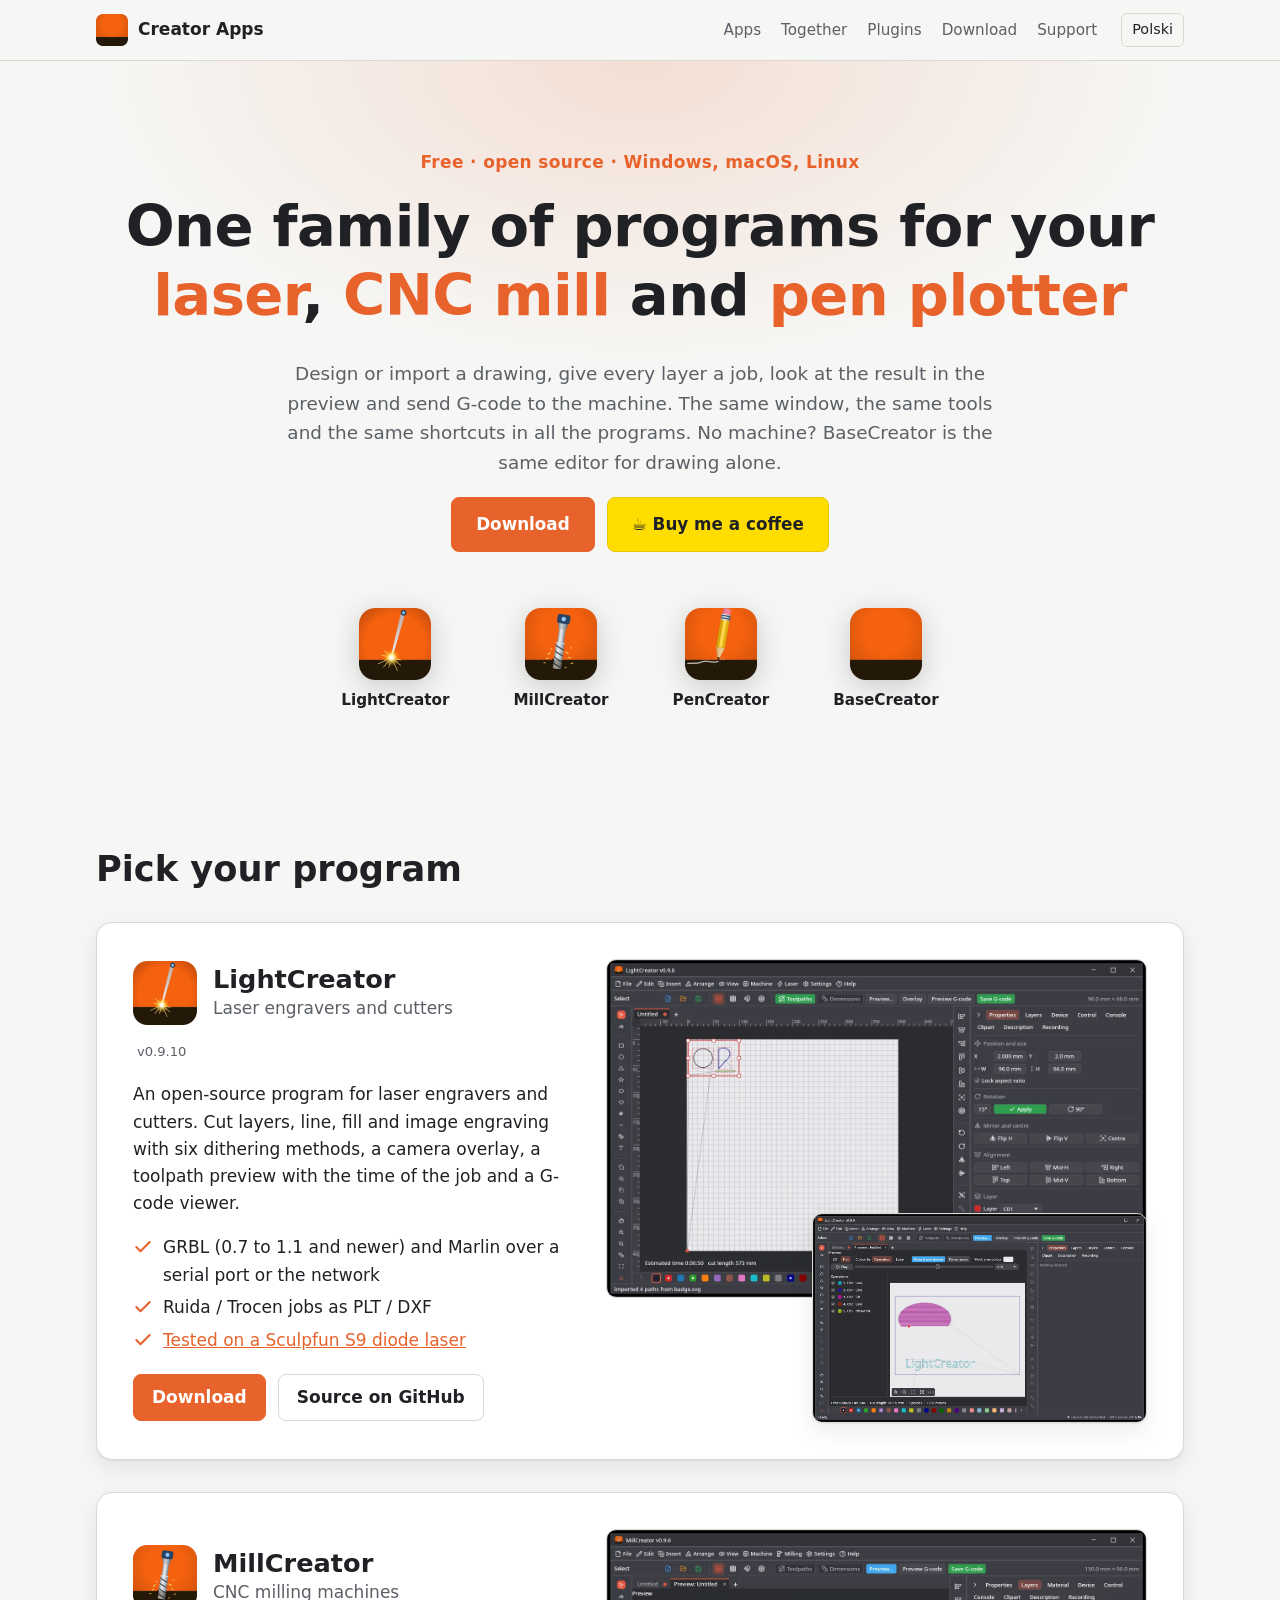
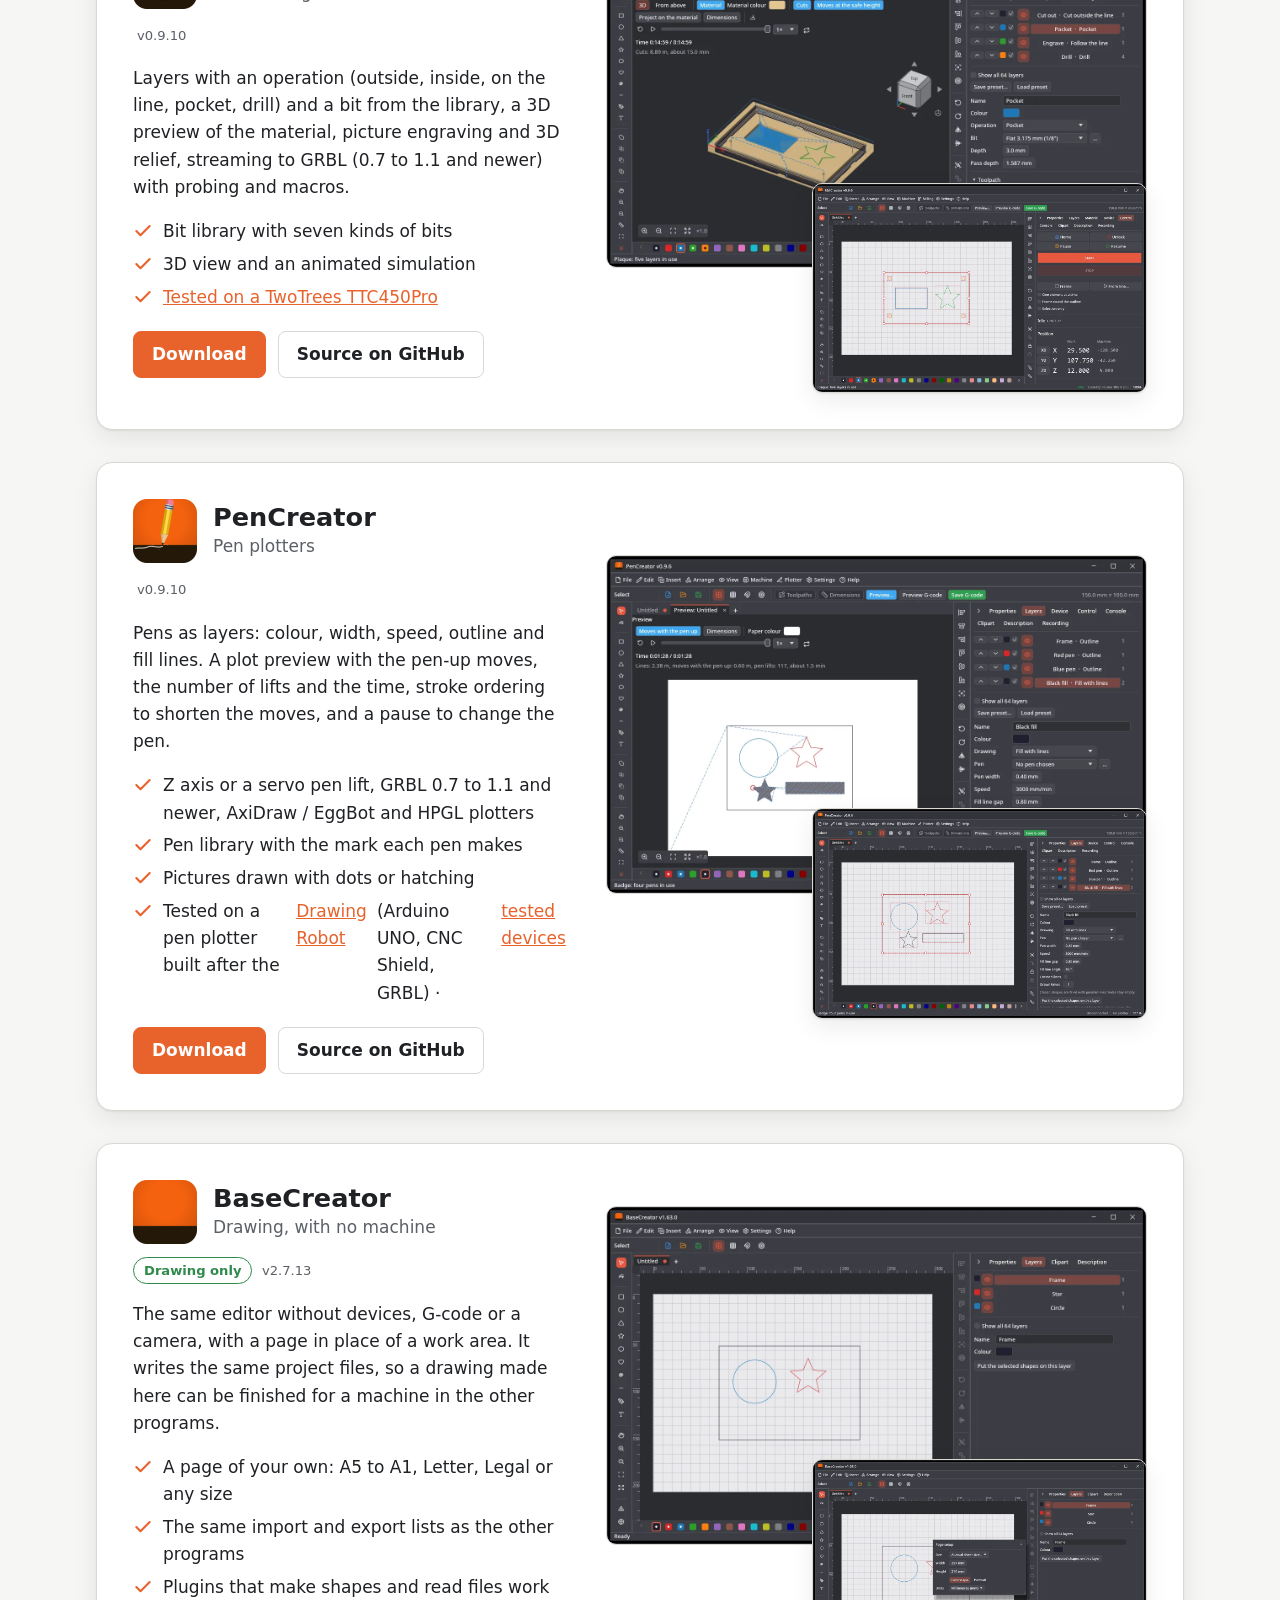
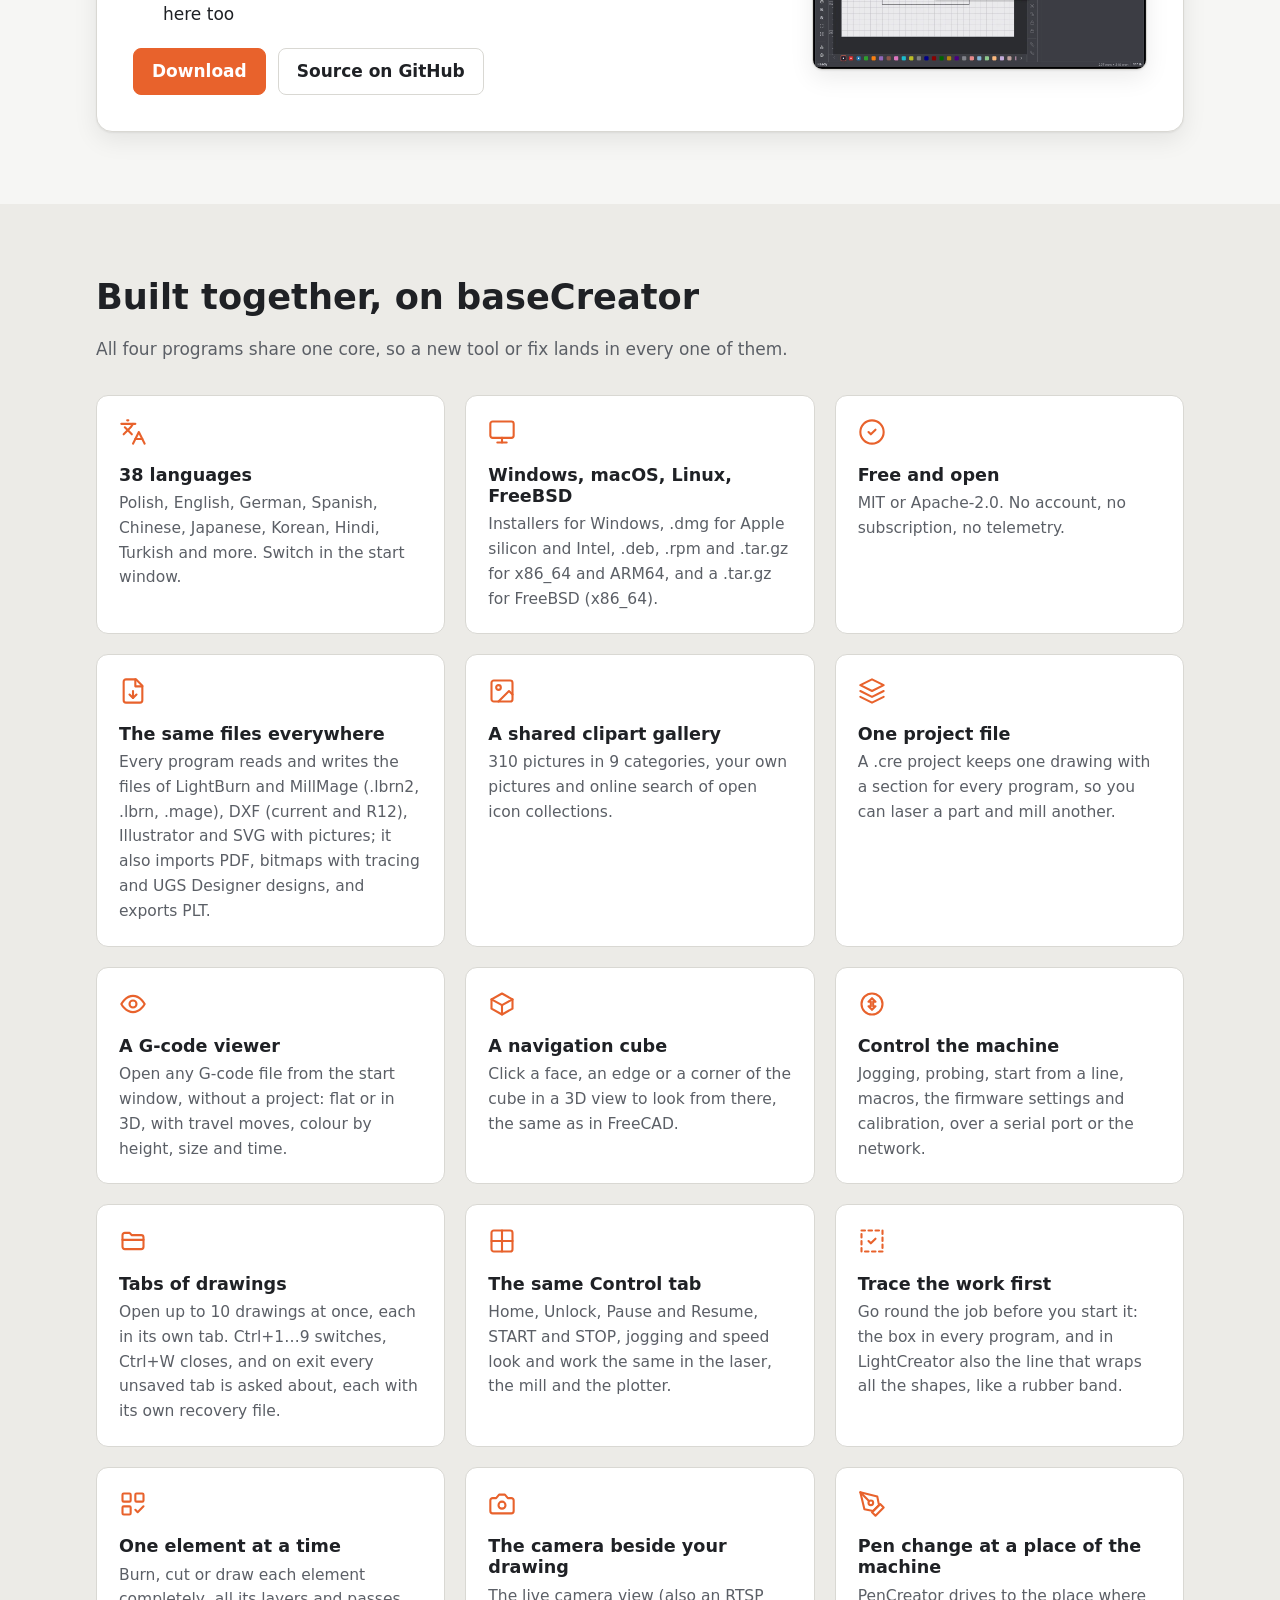
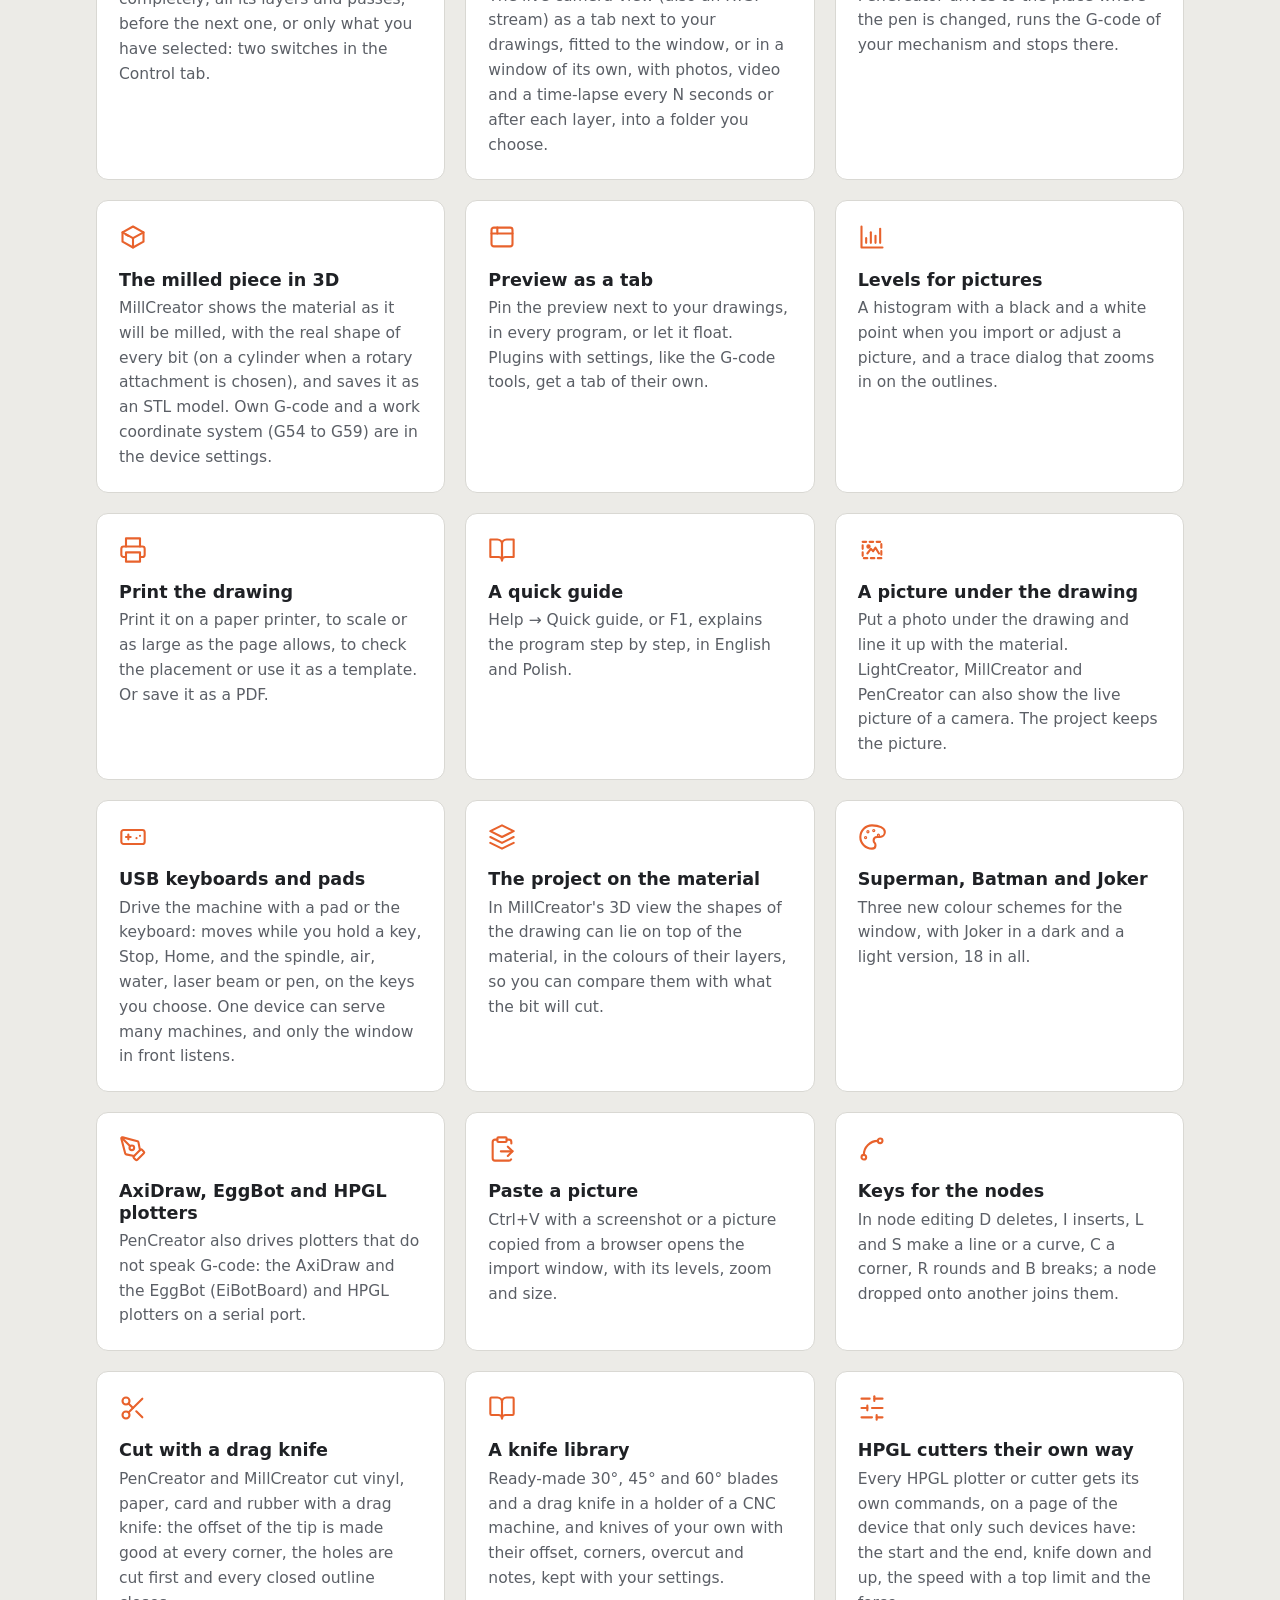
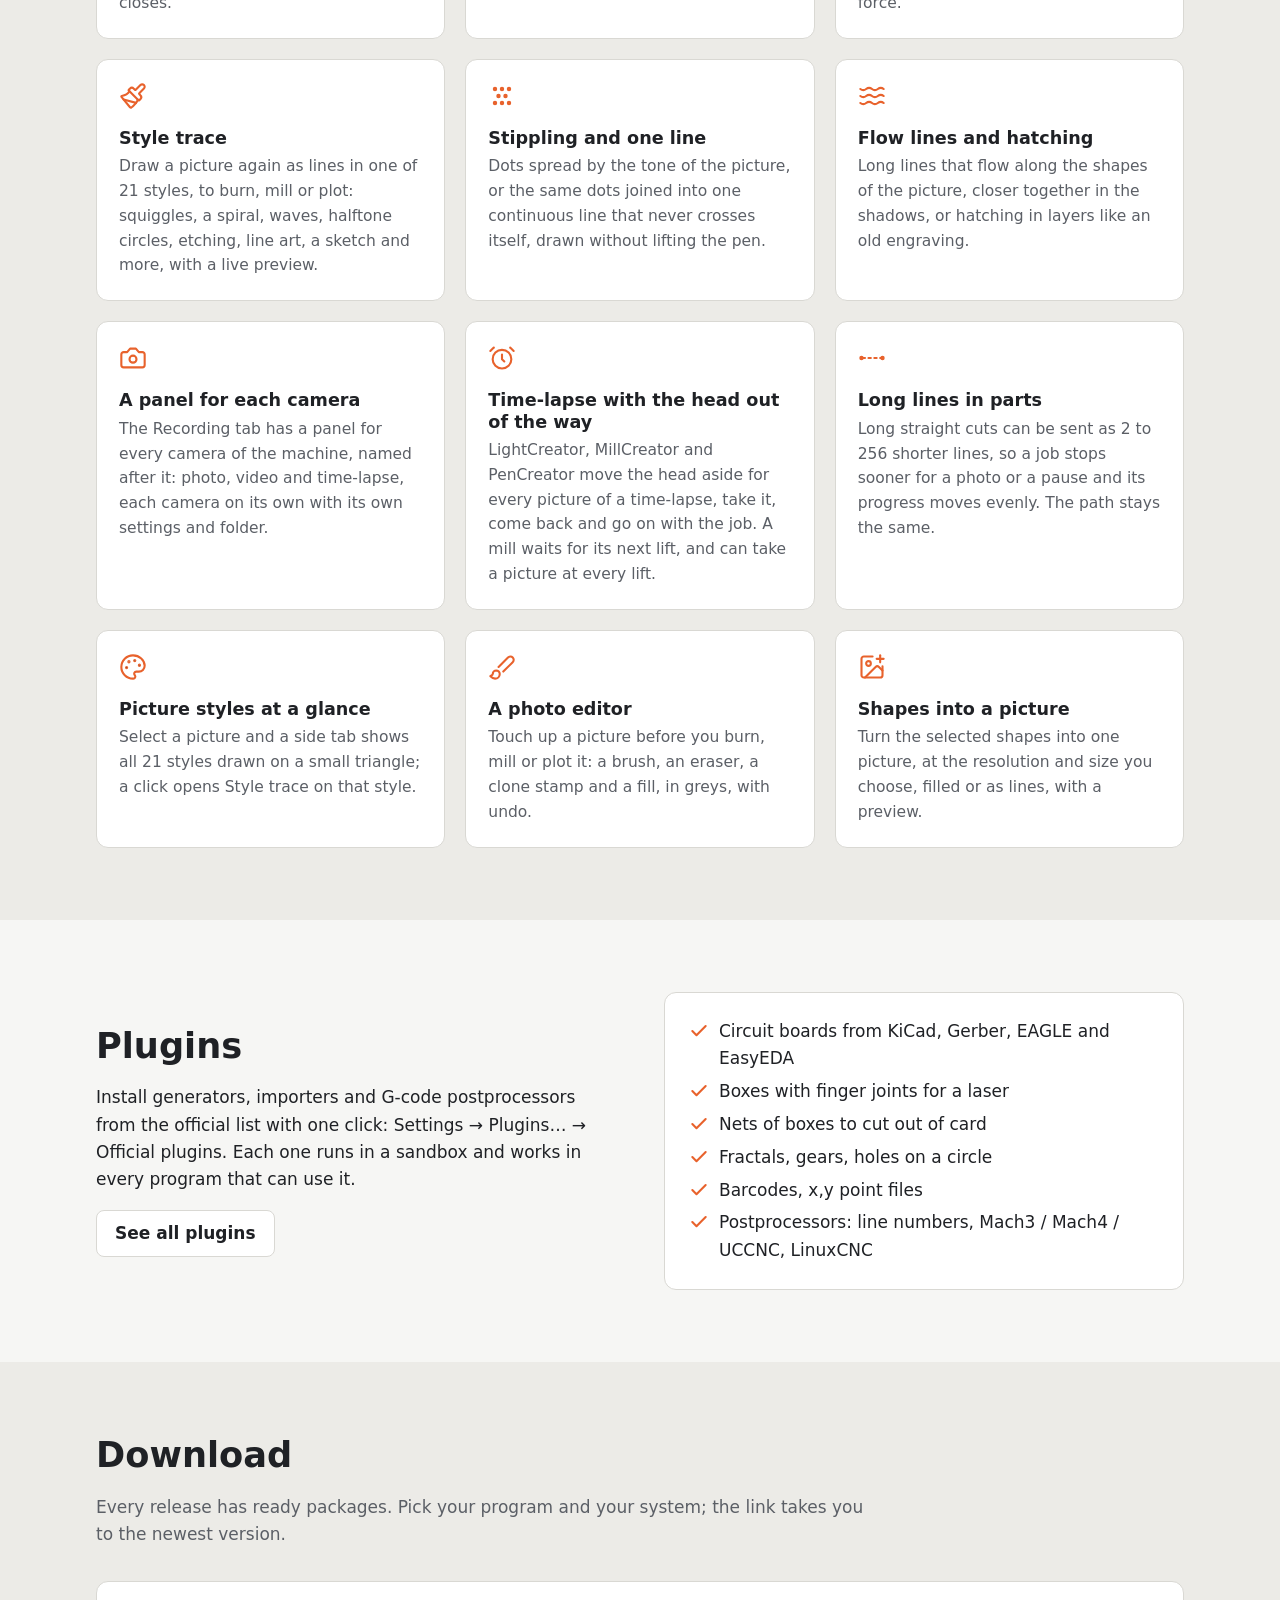
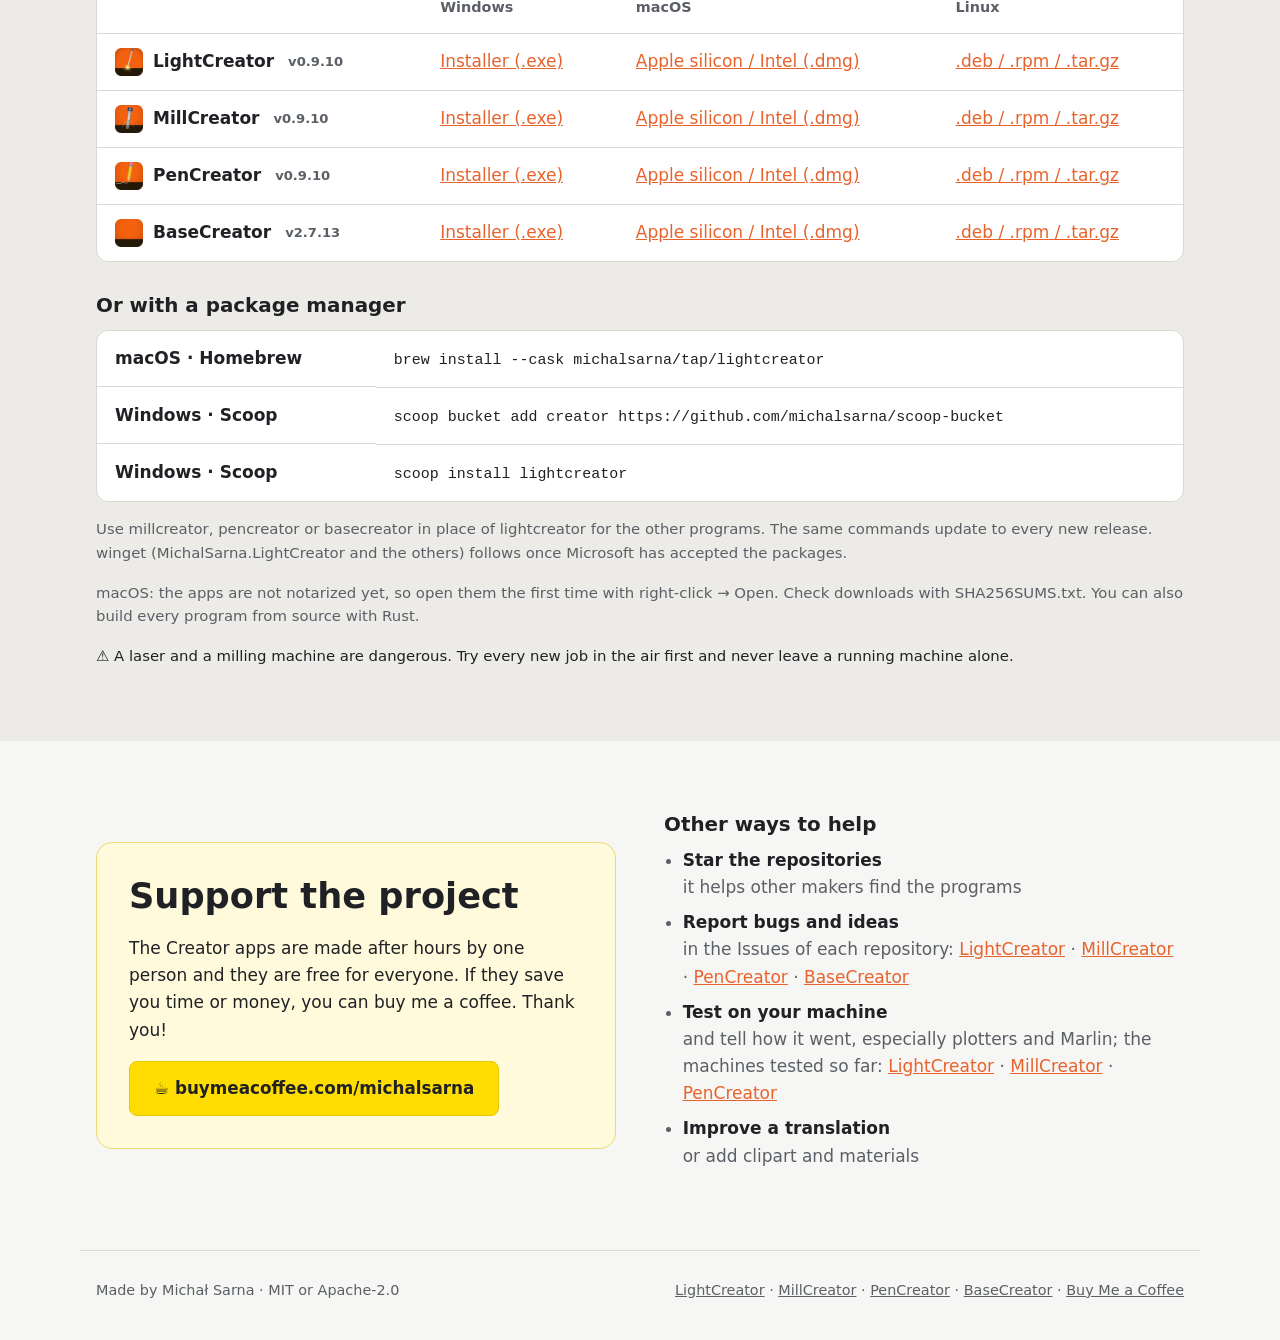
==== commit d786a47b: "v0.9.10 / BaseCreator v2.7.13; 38 languages Co-Authored-By: Claude Opus 5.5 <noreply@anthropic.com>" ====
--- a/index.html
+++ b/index.html
@@ -4,7 +4,7 @@
 <meta charset="utf-8">
 <meta name="viewport" content="width=device-width, initial-scale=1">
 <title>Creator Apps · free software for lasers, CNC mills and pen plotters</title>
-<meta name="description" content="LightCreator, MillCreator and PenCreator: free, open-source design and G-code software for laser engravers, CNC mills and pen plotters, and BaseCreator for drawing without a machine. Windows, macOS and Linux, 30 languages.">
+<meta name="description" content="LightCreator, MillCreator and PenCreator: free, open-source design and G-code software for laser engravers, CNC mills and pen plotters, and BaseCreator for drawing without a machine. Windows, macOS and Linux, 38 languages.">
 <link rel="canonical" href="https://michalsarna.github.io/creatorapps/">
 <link rel="alternate" hreflang="en" href="https://michalsarna.github.io/creatorapps/">
 <link rel="alternate" hreflang="pl" href="https://michalsarna.github.io/creatorapps/pl/">
@@ -12,7 +12,7 @@
 <meta property="og:type" content="website">
 <meta property="og:url" content="https://michalsarna.github.io/creatorapps/">
 <meta property="og:title" content="Creator Apps · free software for lasers, CNC mills and pen plotters">
-<meta property="og:description" content="LightCreator, MillCreator and PenCreator: free, open-source design and G-code software for laser engravers, CNC mills and pen plotters, and BaseCreator for drawing without a machine. Windows, macOS and Linux, 30 languages.">
+<meta property="og:description" content="LightCreator, MillCreator and PenCreator: free, open-source design and G-code software for laser engravers, CNC mills and pen plotters, and BaseCreator for drawing without a machine. Windows, macOS and Linux, 38 languages.">
 <meta property="og:image" content="https://michalsarna.github.io/creatorapps/img/og.jpg">
 <meta property="og:locale" content="en_US">
 <meta name="twitter:card" content="summary_large_image">
@@ -27,7 +27,7 @@
    "description": "An open-source program for laser engravers and cutters. Cut layers, line, fill and image engraving with six dithering methods, a camera overlay, a toolpath preview with the time of the job and a G-code viewer.",
    "applicationCategory": "DesignApplication",
    "operatingSystem": "Windows, macOS, Linux, FreeBSD",
-   "softwareVersion": "0.9.9",
+   "softwareVersion": "0.9.10",
    "url": "https://github.com/michalsarna/LightCreator",
    "downloadUrl": "https://github.com/michalsarna/LightCreator/releases/latest",
    "license": [
@@ -50,7 +50,7 @@
    "description": "Layers with an operation (outside, inside, on the line, pocket, drill) and a bit from the library, a 3D preview of the material, picture engraving and 3D relief, streaming to GRBL (0.7 to 1.1 and newer) with probing and macros.",
    "applicationCategory": "DesignApplication",
    "operatingSystem": "Windows, macOS, Linux, FreeBSD",
-   "softwareVersion": "0.9.9",
+   "softwareVersion": "0.9.10",
    "url": "https://github.com/michalsarna/MillCreator",
    "downloadUrl": "https://github.com/michalsarna/MillCreator/releases/latest",
    "license": [
@@ -73,7 +73,7 @@
    "description": "Pens as layers: colour, width, speed, outline and fill lines. A plot preview with the pen-up moves, the number of lifts and the time, stroke ordering to shorten the moves, and a pause to change the pen.",
    "applicationCategory": "DesignApplication",
    "operatingSystem": "Windows, macOS, Linux, FreeBSD",
-   "softwareVersion": "0.9.9",
+   "softwareVersion": "0.9.10",
    "url": "https://github.com/michalsarna/PenCreator",
    "downloadUrl": "https://github.com/michalsarna/PenCreator/releases/latest",
    "license": [
@@ -96,7 +96,7 @@
    "description": "The same editor without devices, G-code or a camera, with a page in place of a work area. It writes the same project files, so a drawing made here can be finished for a machine in the other programs.",
    "applicationCategory": "DesignApplication",
    "operatingSystem": "Windows, macOS, Linux, FreeBSD",
-   "softwareVersion": "2.7.7",
+   "softwareVersion": "2.7.13",
    "url": "https://github.com/michalsarna/baseCreator",
    "downloadUrl": "https://github.com/michalsarna/baseCreator/releases/latest",
    "license": [
@@ -155,7 +155,7 @@
             <img src="img/lightcreator.png" alt="" width="64" height="64">
             <div><h3>LightCreator</h3><p class="tag">Laser engravers and cutters</p></div>
           </header>
-          <span class="ver">v0.9.9</span>
+          <span class="ver">v0.9.10</span>
           <p>An open-source program for laser engravers and cutters. Cut layers, line, fill and image engraving with six dithering methods, a camera overlay, a toolpath preview with the time of the job and a G-code viewer.</p>
           <ul class="checks"><li><svg viewBox="0 0 24 24" aria-hidden="true"><path d="M20 6 9 17l-5-5"/></svg>GRBL (0.7 to 1.1 and newer) and Marlin over a serial port or the network</li><li><svg viewBox="0 0 24 24" aria-hidden="true"><path d="M20 6 9 17l-5-5"/></svg>Ruida / Trocen jobs as PLT / DXF</li><li><svg viewBox="0 0 24 24" aria-hidden="true"><path d="M20 6 9 17l-5-5"/></svg><a href="https://github.com/michalsarna/LightCreator/blob/main/TESTS_ON_DEVICES.md">Tested on a Sculpfun S9 diode laser</a></li></ul>
           <div class="actions">
@@ -171,7 +171,7 @@
             <img src="img/millcreator.png" alt="" width="64" height="64">
             <div><h3>MillCreator</h3><p class="tag">CNC milling machines</p></div>
           </header>
-          <span class="ver">v0.9.9</span>
+          <span class="ver">v0.9.10</span>
           <p>Layers with an operation (outside, inside, on the line, pocket, drill) and a bit from the library, a 3D preview of the material, picture engraving and 3D relief, streaming to GRBL (0.7 to 1.1 and newer) with probing and macros.</p>
           <ul class="checks"><li><svg viewBox="0 0 24 24" aria-hidden="true"><path d="M20 6 9 17l-5-5"/></svg>Bit library with seven kinds of bits</li><li><svg viewBox="0 0 24 24" aria-hidden="true"><path d="M20 6 9 17l-5-5"/></svg>3D view and an animated simulation</li><li><svg viewBox="0 0 24 24" aria-hidden="true"><path d="M20 6 9 17l-5-5"/></svg><a href="https://github.com/michalsarna/MillCreator/blob/main/TESTS_ON_DEVICES.md">Tested on a TwoTrees TTC450Pro</a></li></ul>
           <div class="actions">
@@ -187,7 +187,7 @@
             <img src="img/pencreator.png" alt="" width="64" height="64">
             <div><h3>PenCreator</h3><p class="tag">Pen plotters</p></div>
           </header>
-          <span class="ver">v0.9.9</span>
+          <span class="ver">v0.9.10</span>
           <p>Pens as layers: colour, width, speed, outline and fill lines. A plot preview with the pen-up moves, the number of lifts and the time, stroke ordering to shorten the moves, and a pause to change the pen.</p>
           <ul class="checks"><li><svg viewBox="0 0 24 24" aria-hidden="true"><path d="M20 6 9 17l-5-5"/></svg>Z axis or a servo pen lift, GRBL 0.7 to 1.1 and newer, AxiDraw / EggBot and HPGL plotters</li><li><svg viewBox="0 0 24 24" aria-hidden="true"><path d="M20 6 9 17l-5-5"/></svg>Pen library with the mark each pen makes</li><li><svg viewBox="0 0 24 24" aria-hidden="true"><path d="M20 6 9 17l-5-5"/></svg>Pictures drawn with dots or hatching</li><li><svg viewBox="0 0 24 24" aria-hidden="true"><path d="M20 6 9 17l-5-5"/></svg>Tested on a pen plotter built after the <a href="https://www.printables.com/model/137296-drawing-robot-arduino-uno-cnc-shield-grbl">Drawing Robot</a> (Arduino UNO, CNC Shield, GRBL) · <a href="https://github.com/michalsarna/PenCreator/blob/main/TESTS_ON_DEVICES.md">tested devices</a></li></ul>
           <div class="actions">
@@ -203,7 +203,7 @@
             <img src="img/basecreator.png" alt="" width="64" height="64">
             <div><h3>BaseCreator</h3><p class="tag">Drawing, with no machine</p></div>
           </header>
-          <span class="status">Drawing only</span> <span class="ver">v2.7.7</span>
+          <span class="status">Drawing only</span> <span class="ver">v2.7.13</span>
           <p>The same editor without devices, G-code or a camera, with a page in place of a work area. It writes the same project files, so a drawing made here can be finished for a machine in the other programs.</p>
           <ul class="checks"><li><svg viewBox="0 0 24 24" aria-hidden="true"><path d="M20 6 9 17l-5-5"/></svg>A page of your own: A5 to A1, Letter, Legal or any size</li><li><svg viewBox="0 0 24 24" aria-hidden="true"><path d="M20 6 9 17l-5-5"/></svg>The same import and export lists as the other programs</li><li><svg viewBox="0 0 24 24" aria-hidden="true"><path d="M20 6 9 17l-5-5"/></svg>Plugins that make shapes and read files work here too</li></ul>
           <div class="actions">
@@ -219,7 +219,7 @@
     <div class="wrap">
       <h2>Built together, on baseCreator</h2>
       <p class="sub">All four programs share one core, so a new tool or fix lands in every one of them.</p>
-      <div class="feats"><div class="feat"><svg viewBox="0 0 24 24" aria-hidden="true"><path d="m5 8 6 6"/><path d="m4 14 6-6 2-3"/><path d="M2 5h12"/><path d="M7 2h1"/><path d="m22 22-5-10-5 10"/><path d="M14 18h6"/></svg><h3>30 languages</h3><p>Polish, English, German, Spanish, Chinese, Hindi, Greek and more. Switch in the start window.</p></div><div class="feat"><svg viewBox="0 0 24 24" aria-hidden="true"><rect x="2" y="3" width="20" height="14" rx="2"/><path d="M8 21h8"/><path d="M12 17v4"/></svg><h3>Windows, macOS, Linux, FreeBSD</h3><p>Installers for Windows, .dmg for Apple silicon and Intel, .deb, .rpm and .tar.gz for x86_64 and ARM64, and a .tar.gz for FreeBSD (x86_64).</p></div><div class="feat"><svg viewBox="0 0 24 24" aria-hidden="true"><path d="M12 2a10 10 0 1 0 0 20 10 10 0 0 0 0-20Z"/><path d="M9 12l2 2 4-4"/></svg><h3>Free and open</h3><p>MIT or Apache-2.0. No account, no subscription, no telemetry.</p></div><div class="feat"><svg viewBox="0 0 24 24" aria-hidden="true"><path d="M14.5 2H6a2 2 0 0 0-2 2v16a2 2 0 0 0 2 2h12a2 2 0 0 0 2-2V7.5Z"/><path d="M14 2v6h6"/><path d="M12 18v-6"/><path d="m9 15 3 3 3-3"/></svg><h3>The same files everywhere</h3><p>Every program reads and writes the files of LightBurn and MillMage (.lbrn2, .lbrn, .mage), DXF (current and R12), Illustrator and SVG with pictures; it also imports PDF, bitmaps with tracing and UGS Designer designs, and exports PLT.</p></div><div class="feat"><svg viewBox="0 0 24 24" aria-hidden="true"><rect x="3" y="3" width="18" height="18" rx="2"/><circle cx="9" cy="9" r="2"/><path d="m21 15-3-3-9 9"/></svg><h3>A shared clipart gallery</h3><p>310 pictures in 9 categories, your own pictures and online search of open icon collections.</p></div><div class="feat"><svg viewBox="0 0 24 24" aria-hidden="true"><path d="M12 2 2 7l10 5 10-5-10-5Z"/><path d="m2 17 10 5 10-5"/><path d="m2 12 10 5 10-5"/></svg><h3>One project file</h3><p>A .cre project keeps one drawing with a section for every program, so you can laser a part and mill another.</p></div><div class="feat"><svg viewBox="0 0 24 24" aria-hidden="true"><path d="M2 12s3.6-7 10-7 10 7 10 7-3.6 7-10 7S2 12 2 12Z"/><circle cx="12" cy="12" r="3"/></svg><h3>A G-code viewer</h3><p>Open any G-code file from the start window, without a project: flat or in 3D, with travel moves, colour by height, size and time.</p></div><div class="feat"><svg viewBox="0 0 24 24" aria-hidden="true"><path d="M21 8 12 3 3 8v8l9 5 9-5Z"/><path d="m3 8 9 5 9-5"/><path d="M12 13v8"/></svg><h3>A navigation cube</h3><p>Click a face, an edge or a corner of the cube in a 3D view to look from there, the same as in FreeCAD.</p></div><div class="feat"><svg viewBox="0 0 24 24" aria-hidden="true"><circle cx="12" cy="12" r="9"/><path d="m12 7 3 3h-2v4h2l-3 3-3-3h2v-4H9Z"/></svg><h3>Control the machine</h3><p>Jogging, probing, start from a line, macros, the firmware settings and calibration, over a serial port or the network.</p></div><div class="feat"><svg viewBox="0 0 24 24" aria-hidden="true"><path d="M3 7a2 2 0 0 1 2-2h4l2 2h8a2 2 0 0 1 2 2v8a2 2 0 0 1-2 2H5a2 2 0 0 1-2-2Z"/><path d="M3 11h18"/></svg><h3>Tabs of drawings</h3><p>Open up to 10 drawings at once, each in its own tab. Ctrl+1…9 switches, Ctrl+W closes, and on exit every unsaved tab is asked about, each with its own recovery file.</p></div><div class="feat"><svg viewBox="0 0 24 24" aria-hidden="true"><rect x="3" y="3" width="18" height="18" rx="2"/><path d="M3 12h18"/><path d="M12 3v18"/></svg><h3>The same Control tab</h3><p>Home, Unlock, Pause and Resume, START and STOP, jogging and speed look and work the same in the laser, the mill and the plotter.</p></div><div class="feat"><svg viewBox="0 0 24 24" aria-hidden="true"><path d="M3 3h18v18H3Z" stroke-dasharray="3 3"/><path d="m9 12 2 2 4-4"/></svg><h3>Trace the work first</h3><p>Go round the job before you start it: the box in every program, and in LightCreator also the line that wraps all the shapes, like a rubber band.</p></div><div class="feat"><svg viewBox="0 0 24 24" aria-hidden="true"><rect x="3" y="3" width="7" height="7" rx="1"/><rect x="14" y="3" width="7" height="7" rx="1"/><rect x="3" y="14" width="7" height="7" rx="1"/><path d="m14 17 2 2 5-5"/></svg><h3>One element at a time</h3><p>Burn, cut or draw each element completely, all its layers and passes, before the next one, or only what you have selected: two switches in the Control tab.</p></div><div class="feat"><svg viewBox="0 0 24 24" aria-hidden="true"><path d="M14.5 4h-5L7 7H4a2 2 0 0 0-2 2v9a2 2 0 0 0 2 2h16a2 2 0 0 0 2-2V9a2 2 0 0 0-2-2h-3Z"/><circle cx="12" cy="13" r="3"/></svg><h3>The camera beside your drawing</h3><p>The live camera view (also an RTSP stream) as a tab next to your drawings, fitted to the window, or in a window of its own, with photos, video and a time-lapse every N seconds or after each layer, into a folder you choose.</p></div><div class="feat"><svg viewBox="0 0 24 24" aria-hidden="true"><path d="m12 19 7-7 3 3-7 7-3-3Z"/><path d="m18 13-1.5-7.5L2 2l3.5 14.5L13 18l5-5Z"/><path d="m2 2 7.6 7.6"/><circle cx="11" cy="11" r="2"/></svg><h3>Pen change at a place of the machine</h3><p>PenCreator drives to the place where the pen is changed, runs the G-code of your mechanism and stops there.</p></div><div class="feat"><svg viewBox="0 0 24 24" aria-hidden="true"><path d="M21 8 12 3 3 8v8l9 5 9-5Z"/><path d="M3 8l9 5 9-5"/><path d="M12 13v8"/><path d="M8 11l-2-1"/></svg><h3>The milled piece in 3D</h3><p>MillCreator shows the material as it will be milled, with the real shape of every bit (on a cylinder when a rotary attachment is chosen), and saves it as an STL model. Own G-code and a work coordinate system (G54 to G59) are in the device settings.</p></div><div class="feat"><svg viewBox="0 0 24 24" aria-hidden="true"><rect x="3" y="4" width="18" height="16" rx="2"/><path d="M3 9h18"/><path d="M8 4v5"/></svg><h3>Preview as a tab</h3><p>Pin the preview next to your drawings, in every program, or let it float. Plugins with settings, like the G-code tools, get a tab of their own.</p></div><div class="feat"><svg viewBox="0 0 24 24" aria-hidden="true"><path d="M3 3v18h18"/><path d="M7 17v-4"/><path d="M11 17V8"/><path d="M15 17v-6"/><path d="M19 17V5"/></svg><h3>Levels for pictures</h3><p>A histogram with a black and a white point when you import or adjust a picture, and a trace dialog that zooms in on the outlines.</p></div><div class="feat"><svg viewBox="0 0 24 24" aria-hidden="true"><path d="M6 9V2h12v7"/><path d="M6 18H4a2 2 0 0 1-2-2v-5a2 2 0 0 1 2-2h16a2 2 0 0 1 2 2v5a2 2 0 0 1-2 2h-2"/><rect x="6" y="14" width="12" height="8"/></svg><h3>Print the drawing</h3><p>Print it on a paper printer, to scale or as large as the page allows, to check the placement or use it as a template. Or save it as a PDF.</p></div><div class="feat"><svg viewBox="0 0 24 24" aria-hidden="true"><path d="M2 3h6a4 4 0 0 1 4 4v14a3 3 0 0 0-3-3H2Z"/><path d="M22 3h-6a4 4 0 0 0-4 4v14a3 3 0 0 1 3-3h7Z"/></svg><h3>A quick guide</h3><p>Help → Quick guide, or F1, explains the program step by step, in English and Polish.</p></div><div class="feat"><svg viewBox="0 0 24 24" aria-hidden="true"><path d="M4 5h16v14H4Z" stroke-dasharray="3 3"/><path d="m8 15 3-4 2 2 2-3 3 5"/><circle cx="9" cy="9" r="1"/></svg><h3>A picture under the drawing</h3><p>Put a photo under the drawing and line it up with the material. LightCreator, MillCreator and PenCreator can also show the live picture of a camera. The project keeps the picture.</p></div><div class="feat"><svg viewBox="0 0 24 24" aria-hidden="true"><line x1="6" x2="10" y1="12" y2="12"/><line x1="8" x2="8" y1="10" y2="14"/><line x1="15" x2="15.01" y1="13" y2="13"/><line x1="18" x2="18.01" y1="11" y2="11"/><rect x="2" y="6" width="20" height="12" rx="2"/></svg><h3>USB keyboards and pads</h3><p>Drive the machine with a pad or the keyboard: moves while you hold a key, Stop, Home, and the spindle, air, water, laser beam or pen, on the keys you choose. One device can serve many machines, and only the window in front listens.</p></div><div class="feat"><svg viewBox="0 0 24 24" aria-hidden="true"><path d="m12 2 10 5-10 5L2 7l10-5Z"/><path d="m2 12 10 5 10-5"/><path d="m2 17 10 5 10-5"/></svg><h3>The project on the material</h3><p>In MillCreator's 3D view the shapes of the drawing can lie on top of the material, in the colours of their layers, so you can compare them with what the bit will cut.</p></div><div class="feat"><svg viewBox="0 0 24 24" aria-hidden="true"><circle cx="13.5" cy="6.5" r=".5"/><circle cx="17.5" cy="10.5" r=".5"/><circle cx="8.5" cy="7.5" r=".5"/><circle cx="6.5" cy="12.5" r=".5"/><path d="M12 2a10 10 0 0 0 0 20c1.7 0 3-1.3 3-3 0-.8-.3-1.5-.8-2-.5-.5-.8-1.2-.8-2 0-1.7 1.3-3 3-3h2.4c2.3 0 4.2-1.9 4.2-4.2C23 4.3 18 2 12 2Z"/></svg><h3>Superman, Batman and Joker</h3><p>Three new colour schemes for the window, with Joker in a dark and a light version, 18 in all.</p></div><div class="feat"><svg viewBox="0 0 24 24" aria-hidden="true"><path d="M15.707 21.293a1 1 0 0 1-1.414 0l-1.586-1.586a1 1 0 0 1 0-1.414l5.586-5.586a1 1 0 0 1 1.414 0l1.586 1.586a1 1 0 0 1 0 1.414z"/><path d="m18 13-1.375-6.874a1 1 0 0 0-.746-.776L3.235 2.028a1 1 0 0 0-1.207 1.207L5.35 15.879a1 1 0 0 0 .776.746L13 18"/><path d="m2.3 2.3 7.286 7.286"/><circle cx="11" cy="11" r="2"/></svg><h3>AxiDraw, EggBot and HPGL plotters</h3><p>PenCreator also drives plotters that do not speak G-code: the AxiDraw and the EggBot (EiBotBoard) and HPGL plotters on a serial port.</p></div><div class="feat"><svg viewBox="0 0 24 24" aria-hidden="true"><path d="M11 14h10"/><path d="M16 4h2a2 2 0 0 1 2 2v1.344"/><path d="m17 18 4-4-4-4"/><path d="M8 4H6a2 2 0 0 0-2 2v14a2 2 0 0 0 2 2h12a2 2 0 0 0 1.793-1.113"/><rect x="8" y="2" width="8" height="4" rx="1"/></svg><h3>Paste a picture</h3><p>Ctrl+V with a screenshot or a picture copied from a browser opens the import window, with its levels, zoom and size.</p></div><div class="feat"><svg viewBox="0 0 24 24" aria-hidden="true"><circle cx="19" cy="5" r="2"/><circle cx="5" cy="19" r="2"/><path d="M5 17A12 12 0 0 1 17 5"/></svg><h3>Keys for the nodes</h3><p>In node editing D deletes, I inserts, L and S make a line or a curve, C a corner, R rounds and B breaks; a node dropped onto another joins them.</p></div><div class="feat"><svg viewBox="0 0 24 24" aria-hidden="true"><circle cx="6" cy="6" r="3"/><path d="M8.12 8.12 12 12"/><path d="M20 4 8.12 15.88"/><circle cx="6" cy="18" r="3"/><path d="M14.8 14.8 20 20"/></svg><h3>Cut with a drag knife</h3><p>PenCreator and MillCreator cut vinyl, paper, card and rubber with a drag knife: the offset of the tip is made good at every corner, the holes are cut first and every closed outline closes.</p></div><div class="feat"><svg viewBox="0 0 24 24" aria-hidden="true"><path d="M12 7v14"/><path d="M3 18a1 1 0 0 1-1-1V4a1 1 0 0 1 1-1h5a4 4 0 0 1 4 4 4 4 0 0 1 4-4h5a1 1 0 0 1 1 1v13a1 1 0 0 1-1 1h-6a3 3 0 0 0-3 3 3 3 0 0 0-3-3z"/></svg><h3>A knife library</h3><p>Ready-made 30°, 45° and 60° blades and a drag knife in a holder of a CNC machine, and knives of your own with their offset, corners, overcut and notes, kept with your settings.</p></div><div class="feat"><svg viewBox="0 0 24 24" aria-hidden="true"><path d="M21 4h-7"/><path d="M10 4H3"/><path d="M21 12h-9"/><path d="M8 12H3"/><path d="M21 20h-5"/><path d="M12 20H3"/><path d="M14 2v4"/><path d="M8 10v4"/><path d="M16 18v4"/></svg><h3>HPGL cutters their own way</h3><p>Every HPGL plotter or cutter gets its own commands, on a page of the device that only such devices have: the start and the end, knife down and up, the speed with a top limit and the force.</p></div><div class="feat"><svg viewBox="0 0 24 24" aria-hidden="true"><path d="m14.622 17.897-10.68-2.913"/><path d="M18.376 2.622a1 1 0 1 1 3.002 3.002L17.36 9.643a.5.5 0 0 0 0 .707l.944.944a2.41 2.41 0 0 1 0 3.408l-.944.944a.5.5 0 0 1-.707 0L8.354 7.348a.5.5 0 0 1 0-.707l.944-.944a2.41 2.41 0 0 1 3.408 0l.944.944a.5.5 0 0 0 .707 0z"/><path d="M9 8c-1.804 2.71-3.97 3.46-6.583 3.948a.507.507 0 0 0-.302.819l7.32 8.883a1 1 0 0 0 1.185.204C12.735 20.405 16 16.792 16 15"/></svg><h3>Style trace</h3><p>Draw a picture again as lines in one of 21 styles, to burn, mill or plot: squiggles, a spiral, waves, halftone circles, etching, line art, a sketch and more, with a live preview.</p></div><div class="feat"><svg viewBox="0 0 24 24" aria-hidden="true"><circle cx="6" cy="6" r="1"/><circle cx="12" cy="6" r="1"/><circle cx="18" cy="6" r="1"/><circle cx="9" cy="12" r="1"/><circle cx="15" cy="12" r="1"/><circle cx="6" cy="18" r="1"/><circle cx="12" cy="18" r="1"/><circle cx="18" cy="18" r="1"/></svg><h3>Stippling and one line</h3><p>Dots spread by the tone of the picture, or the same dots joined into one continuous line that never crosses itself, drawn without lifting the pen.</p></div><div class="feat"><svg viewBox="0 0 24 24" aria-hidden="true"><path d="M2 6c.6.5 1.2 1 2.5 1C7 7 7 5 9.5 5c2.6 0 2.4 2 5 2 2.5 0 2.5-2 5-2 1.3 0 1.9.5 2.5 1"/><path d="M2 12c.6.5 1.2 1 2.5 1 2.5 0 2.5-2 5-2 2.6 0 2.4 2 5 2 2.5 0 2.5-2 5-2 1.3 0 1.9.5 2.5 1"/><path d="M2 18c.6.5 1.2 1 2.5 1 2.5 0 2.5-2 5-2 2.6 0 2.4 2 5 2 2.5 0 2.5-2 5-2 1.3 0 1.9.5 2.5 1"/></svg><h3>Flow lines and hatching</h3><p>Long lines that flow along the shapes of the picture, closer together in the shadows, or hatching in layers like an old engraving.</p></div><div class="feat"><svg viewBox="0 0 24 24" aria-hidden="true"><path d="M14.5 4h-5L7 7H4a2 2 0 0 0-2 2v9a2 2 0 0 0 2 2h16a2 2 0 0 0 2-2V9a2 2 0 0 0-2-2h-3l-2.5-3z"/><circle cx="12" cy="13" r="3"/></svg><h3>A panel for each camera</h3><p>The Recording tab has a panel for every camera of the machine, named after it: photo, video and time-lapse, each camera on its own with its own settings and folder.</p></div><div class="feat"><svg viewBox="0 0 24 24" aria-hidden="true"><circle cx="12" cy="13" r="8"/><path d="M12 9v4l2 2"/><path d="M5 3 2 6"/><path d="m22 6-3-3"/></svg><h3>Time-lapse with the head out of the way</h3><p>LightCreator, MillCreator and PenCreator move the head aside for every picture of a time-lapse, take it, come back and go on with the job. A mill waits for its next lift, and can take a picture at every lift.</p></div><div class="feat"><svg viewBox="0 0 24 24" aria-hidden="true"><path d="M3 12h3"/><path d="M9 12h2"/><path d="M14 12h2"/><path d="M19 12h2"/><circle cx="3" cy="12" r="1"/><circle cx="21" cy="12" r="1"/></svg><h3>Long lines in parts</h3><p>Long straight cuts can be sent as 2 to 256 shorter lines, so a job stops sooner for a photo or a pause and its progress moves evenly. The path stays the same.</p></div><div class="feat"><svg viewBox="0 0 24 24" aria-hidden="true"><path d="M12 22a1 1 0 0 1 0-20 10 9 0 0 1 10 9 5 5 0 0 1-5 5h-2.25a1.75 1.75 0 0 0-1.4 2.8l.3.4a1.75 1.75 0 0 1-1.4 2.8z" /> <circle cx="13.5" cy="6.5" r=".5" fill="currentColor" /> <circle cx="17.5" cy="10.5" r=".5" fill="currentColor" /> <circle cx="6.5" cy="12.5" r=".5" fill="currentColor" /> <circle cx="8.5" cy="7.5" r=".5" fill="currentColor" /></svg><h3>Picture styles at a glance</h3><p>Select a picture and a side tab shows all 21 styles drawn on a small triangle; a click opens Style trace on that style.</p></div><div class="feat"><svg viewBox="0 0 24 24" aria-hidden="true"><path d="m9.06 11.9 8.07-8.06a2.85 2.85 0 1 1 4.03 4.03l-8.06 8.08" /> <path d="M7.07 14.94c-1.66 0-3 1.35-3 3.02 0 1.33-2.5 1.52-2 2.02 1.08 1.1 2.49 2.02 4 2.02 2.2 0 4-1.8 4-4.04a3.01 3.01 0 0 0-3-3.02z" /></svg><h3>A photo editor</h3><p>Touch up a picture before you burn, mill or plot it: a brush, an eraser, a clone stamp and a fill, in greys, with undo.</p></div><div class="feat"><svg viewBox="0 0 24 24" aria-hidden="true"><path d="M16 5h6" /> <path d="M19 2v6" /> <path d="M21 11.5V19a2 2 0 0 1-2 2H5a2 2 0 0 1-2-2V5a2 2 0 0 1 2-2h7.5" /> <path d="m21 15-3.086-3.086a2 2 0 0 0-2.828 0L6 21" /> <circle cx="9" cy="9" r="2" /></svg><h3>Shapes into a picture</h3><p>Turn the selected shapes into one picture, at the resolution and size you choose, filled or as lines, with a preview.</p></div></div>
+      <div class="feats"><div class="feat"><svg viewBox="0 0 24 24" aria-hidden="true"><path d="m5 8 6 6"/><path d="m4 14 6-6 2-3"/><path d="M2 5h12"/><path d="M7 2h1"/><path d="m22 22-5-10-5 10"/><path d="M14 18h6"/></svg><h3>38 languages</h3><p>Polish, English, German, Spanish, Chinese, Japanese, Korean, Hindi, Turkish and more. Switch in the start window.</p></div><div class="feat"><svg viewBox="0 0 24 24" aria-hidden="true"><rect x="2" y="3" width="20" height="14" rx="2"/><path d="M8 21h8"/><path d="M12 17v4"/></svg><h3>Windows, macOS, Linux, FreeBSD</h3><p>Installers for Windows, .dmg for Apple silicon and Intel, .deb, .rpm and .tar.gz for x86_64 and ARM64, and a .tar.gz for FreeBSD (x86_64).</p></div><div class="feat"><svg viewBox="0 0 24 24" aria-hidden="true"><path d="M12 2a10 10 0 1 0 0 20 10 10 0 0 0 0-20Z"/><path d="M9 12l2 2 4-4"/></svg><h3>Free and open</h3><p>MIT or Apache-2.0. No account, no subscription, no telemetry.</p></div><div class="feat"><svg viewBox="0 0 24 24" aria-hidden="true"><path d="M14.5 2H6a2 2 0 0 0-2 2v16a2 2 0 0 0 2 2h12a2 2 0 0 0 2-2V7.5Z"/><path d="M14 2v6h6"/><path d="M12 18v-6"/><path d="m9 15 3 3 3-3"/></svg><h3>The same files everywhere</h3><p>Every program reads and writes the files of LightBurn and MillMage (.lbrn2, .lbrn, .mage), DXF (current and R12), Illustrator and SVG with pictures; it also imports PDF, bitmaps with tracing and UGS Designer designs, and exports PLT.</p></div><div class="feat"><svg viewBox="0 0 24 24" aria-hidden="true"><rect x="3" y="3" width="18" height="18" rx="2"/><circle cx="9" cy="9" r="2"/><path d="m21 15-3-3-9 9"/></svg><h3>A shared clipart gallery</h3><p>310 pictures in 9 categories, your own pictures and online search of open icon collections.</p></div><div class="feat"><svg viewBox="0 0 24 24" aria-hidden="true"><path d="M12 2 2 7l10 5 10-5-10-5Z"/><path d="m2 17 10 5 10-5"/><path d="m2 12 10 5 10-5"/></svg><h3>One project file</h3><p>A .cre project keeps one drawing with a section for every program, so you can laser a part and mill another.</p></div><div class="feat"><svg viewBox="0 0 24 24" aria-hidden="true"><path d="M2 12s3.6-7 10-7 10 7 10 7-3.6 7-10 7S2 12 2 12Z"/><circle cx="12" cy="12" r="3"/></svg><h3>A G-code viewer</h3><p>Open any G-code file from the start window, without a project: flat or in 3D, with travel moves, colour by height, size and time.</p></div><div class="feat"><svg viewBox="0 0 24 24" aria-hidden="true"><path d="M21 8 12 3 3 8v8l9 5 9-5Z"/><path d="m3 8 9 5 9-5"/><path d="M12 13v8"/></svg><h3>A navigation cube</h3><p>Click a face, an edge or a corner of the cube in a 3D view to look from there, the same as in FreeCAD.</p></div><div class="feat"><svg viewBox="0 0 24 24" aria-hidden="true"><circle cx="12" cy="12" r="9"/><path d="m12 7 3 3h-2v4h2l-3 3-3-3h2v-4H9Z"/></svg><h3>Control the machine</h3><p>Jogging, probing, start from a line, macros, the firmware settings and calibration, over a serial port or the network.</p></div><div class="feat"><svg viewBox="0 0 24 24" aria-hidden="true"><path d="M3 7a2 2 0 0 1 2-2h4l2 2h8a2 2 0 0 1 2 2v8a2 2 0 0 1-2 2H5a2 2 0 0 1-2-2Z"/><path d="M3 11h18"/></svg><h3>Tabs of drawings</h3><p>Open up to 10 drawings at once, each in its own tab. Ctrl+1…9 switches, Ctrl+W closes, and on exit every unsaved tab is asked about, each with its own recovery file.</p></div><div class="feat"><svg viewBox="0 0 24 24" aria-hidden="true"><rect x="3" y="3" width="18" height="18" rx="2"/><path d="M3 12h18"/><path d="M12 3v18"/></svg><h3>The same Control tab</h3><p>Home, Unlock, Pause and Resume, START and STOP, jogging and speed look and work the same in the laser, the mill and the plotter.</p></div><div class="feat"><svg viewBox="0 0 24 24" aria-hidden="true"><path d="M3 3h18v18H3Z" stroke-dasharray="3 3"/><path d="m9 12 2 2 4-4"/></svg><h3>Trace the work first</h3><p>Go round the job before you start it: the box in every program, and in LightCreator also the line that wraps all the shapes, like a rubber band.</p></div><div class="feat"><svg viewBox="0 0 24 24" aria-hidden="true"><rect x="3" y="3" width="7" height="7" rx="1"/><rect x="14" y="3" width="7" height="7" rx="1"/><rect x="3" y="14" width="7" height="7" rx="1"/><path d="m14 17 2 2 5-5"/></svg><h3>One element at a time</h3><p>Burn, cut or draw each element completely, all its layers and passes, before the next one, or only what you have selected: two switches in the Control tab.</p></div><div class="feat"><svg viewBox="0 0 24 24" aria-hidden="true"><path d="M14.5 4h-5L7 7H4a2 2 0 0 0-2 2v9a2 2 0 0 0 2 2h16a2 2 0 0 0 2-2V9a2 2 0 0 0-2-2h-3Z"/><circle cx="12" cy="13" r="3"/></svg><h3>The camera beside your drawing</h3><p>The live camera view (also an RTSP stream) as a tab next to your drawings, fitted to the window, or in a window of its own, with photos, video and a time-lapse every N seconds or after each layer, into a folder you choose.</p></div><div class="feat"><svg viewBox="0 0 24 24" aria-hidden="true"><path d="m12 19 7-7 3 3-7 7-3-3Z"/><path d="m18 13-1.5-7.5L2 2l3.5 14.5L13 18l5-5Z"/><path d="m2 2 7.6 7.6"/><circle cx="11" cy="11" r="2"/></svg><h3>Pen change at a place of the machine</h3><p>PenCreator drives to the place where the pen is changed, runs the G-code of your mechanism and stops there.</p></div><div class="feat"><svg viewBox="0 0 24 24" aria-hidden="true"><path d="M21 8 12 3 3 8v8l9 5 9-5Z"/><path d="M3 8l9 5 9-5"/><path d="M12 13v8"/><path d="M8 11l-2-1"/></svg><h3>The milled piece in 3D</h3><p>MillCreator shows the material as it will be milled, with the real shape of every bit (on a cylinder when a rotary attachment is chosen), and saves it as an STL model. Own G-code and a work coordinate system (G54 to G59) are in the device settings.</p></div><div class="feat"><svg viewBox="0 0 24 24" aria-hidden="true"><rect x="3" y="4" width="18" height="16" rx="2"/><path d="M3 9h18"/><path d="M8 4v5"/></svg><h3>Preview as a tab</h3><p>Pin the preview next to your drawings, in every program, or let it float. Plugins with settings, like the G-code tools, get a tab of their own.</p></div><div class="feat"><svg viewBox="0 0 24 24" aria-hidden="true"><path d="M3 3v18h18"/><path d="M7 17v-4"/><path d="M11 17V8"/><path d="M15 17v-6"/><path d="M19 17V5"/></svg><h3>Levels for pictures</h3><p>A histogram with a black and a white point when you import or adjust a picture, and a trace dialog that zooms in on the outlines.</p></div><div class="feat"><svg viewBox="0 0 24 24" aria-hidden="true"><path d="M6 9V2h12v7"/><path d="M6 18H4a2 2 0 0 1-2-2v-5a2 2 0 0 1 2-2h16a2 2 0 0 1 2 2v5a2 2 0 0 1-2 2h-2"/><rect x="6" y="14" width="12" height="8"/></svg><h3>Print the drawing</h3><p>Print it on a paper printer, to scale or as large as the page allows, to check the placement or use it as a template. Or save it as a PDF.</p></div><div class="feat"><svg viewBox="0 0 24 24" aria-hidden="true"><path d="M2 3h6a4 4 0 0 1 4 4v14a3 3 0 0 0-3-3H2Z"/><path d="M22 3h-6a4 4 0 0 0-4 4v14a3 3 0 0 1 3-3h7Z"/></svg><h3>A quick guide</h3><p>Help → Quick guide, or F1, explains the program step by step, in English and Polish.</p></div><div class="feat"><svg viewBox="0 0 24 24" aria-hidden="true"><path d="M4 5h16v14H4Z" stroke-dasharray="3 3"/><path d="m8 15 3-4 2 2 2-3 3 5"/><circle cx="9" cy="9" r="1"/></svg><h3>A picture under the drawing</h3><p>Put a photo under the drawing and line it up with the material. LightCreator, MillCreator and PenCreator can also show the live picture of a camera. The project keeps the picture.</p></div><div class="feat"><svg viewBox="0 0 24 24" aria-hidden="true"><line x1="6" x2="10" y1="12" y2="12"/><line x1="8" x2="8" y1="10" y2="14"/><line x1="15" x2="15.01" y1="13" y2="13"/><line x1="18" x2="18.01" y1="11" y2="11"/><rect x="2" y="6" width="20" height="12" rx="2"/></svg><h3>USB keyboards and pads</h3><p>Drive the machine with a pad or the keyboard: moves while you hold a key, Stop, Home, and the spindle, air, water, laser beam or pen, on the keys you choose. One device can serve many machines, and only the window in front listens.</p></div><div class="feat"><svg viewBox="0 0 24 24" aria-hidden="true"><path d="m12 2 10 5-10 5L2 7l10-5Z"/><path d="m2 12 10 5 10-5"/><path d="m2 17 10 5 10-5"/></svg><h3>The project on the material</h3><p>In MillCreator's 3D view the shapes of the drawing can lie on top of the material, in the colours of their layers, so you can compare them with what the bit will cut.</p></div><div class="feat"><svg viewBox="0 0 24 24" aria-hidden="true"><circle cx="13.5" cy="6.5" r=".5"/><circle cx="17.5" cy="10.5" r=".5"/><circle cx="8.5" cy="7.5" r=".5"/><circle cx="6.5" cy="12.5" r=".5"/><path d="M12 2a10 10 0 0 0 0 20c1.7 0 3-1.3 3-3 0-.8-.3-1.5-.8-2-.5-.5-.8-1.2-.8-2 0-1.7 1.3-3 3-3h2.4c2.3 0 4.2-1.9 4.2-4.2C23 4.3 18 2 12 2Z"/></svg><h3>Superman, Batman and Joker</h3><p>Three new colour schemes for the window, with Joker in a dark and a light version, 18 in all.</p></div><div class="feat"><svg viewBox="0 0 24 24" aria-hidden="true"><path d="M15.707 21.293a1 1 0 0 1-1.414 0l-1.586-1.586a1 1 0 0 1 0-1.414l5.586-5.586a1 1 0 0 1 1.414 0l1.586 1.586a1 1 0 0 1 0 1.414z"/><path d="m18 13-1.375-6.874a1 1 0 0 0-.746-.776L3.235 2.028a1 1 0 0 0-1.207 1.207L5.35 15.879a1 1 0 0 0 .776.746L13 18"/><path d="m2.3 2.3 7.286 7.286"/><circle cx="11" cy="11" r="2"/></svg><h3>AxiDraw, EggBot and HPGL plotters</h3><p>PenCreator also drives plotters that do not speak G-code: the AxiDraw and the EggBot (EiBotBoard) and HPGL plotters on a serial port.</p></div><div class="feat"><svg viewBox="0 0 24 24" aria-hidden="true"><path d="M11 14h10"/><path d="M16 4h2a2 2 0 0 1 2 2v1.344"/><path d="m17 18 4-4-4-4"/><path d="M8 4H6a2 2 0 0 0-2 2v14a2 2 0 0 0 2 2h12a2 2 0 0 0 1.793-1.113"/><rect x="8" y="2" width="8" height="4" rx="1"/></svg><h3>Paste a picture</h3><p>Ctrl+V with a screenshot or a picture copied from a browser opens the import window, with its levels, zoom and size.</p></div><div class="feat"><svg viewBox="0 0 24 24" aria-hidden="true"><circle cx="19" cy="5" r="2"/><circle cx="5" cy="19" r="2"/><path d="M5 17A12 12 0 0 1 17 5"/></svg><h3>Keys for the nodes</h3><p>In node editing D deletes, I inserts, L and S make a line or a curve, C a corner, R rounds and B breaks; a node dropped onto another joins them.</p></div><div class="feat"><svg viewBox="0 0 24 24" aria-hidden="true"><circle cx="6" cy="6" r="3"/><path d="M8.12 8.12 12 12"/><path d="M20 4 8.12 15.88"/><circle cx="6" cy="18" r="3"/><path d="M14.8 14.8 20 20"/></svg><h3>Cut with a drag knife</h3><p>PenCreator and MillCreator cut vinyl, paper, card and rubber with a drag knife: the offset of the tip is made good at every corner, the holes are cut first and every closed outline closes.</p></div><div class="feat"><svg viewBox="0 0 24 24" aria-hidden="true"><path d="M12 7v14"/><path d="M3 18a1 1 0 0 1-1-1V4a1 1 0 0 1 1-1h5a4 4 0 0 1 4 4 4 4 0 0 1 4-4h5a1 1 0 0 1 1 1v13a1 1 0 0 1-1 1h-6a3 3 0 0 0-3 3 3 3 0 0 0-3-3z"/></svg><h3>A knife library</h3><p>Ready-made 30°, 45° and 60° blades and a drag knife in a holder of a CNC machine, and knives of your own with their offset, corners, overcut and notes, kept with your settings.</p></div><div class="feat"><svg viewBox="0 0 24 24" aria-hidden="true"><path d="M21 4h-7"/><path d="M10 4H3"/><path d="M21 12h-9"/><path d="M8 12H3"/><path d="M21 20h-5"/><path d="M12 20H3"/><path d="M14 2v4"/><path d="M8 10v4"/><path d="M16 18v4"/></svg><h3>HPGL cutters their own way</h3><p>Every HPGL plotter or cutter gets its own commands, on a page of the device that only such devices have: the start and the end, knife down and up, the speed with a top limit and the force.</p></div><div class="feat"><svg viewBox="0 0 24 24" aria-hidden="true"><path d="m14.622 17.897-10.68-2.913"/><path d="M18.376 2.622a1 1 0 1 1 3.002 3.002L17.36 9.643a.5.5 0 0 0 0 .707l.944.944a2.41 2.41 0 0 1 0 3.408l-.944.944a.5.5 0 0 1-.707 0L8.354 7.348a.5.5 0 0 1 0-.707l.944-.944a2.41 2.41 0 0 1 3.408 0l.944.944a.5.5 0 0 0 .707 0z"/><path d="M9 8c-1.804 2.71-3.97 3.46-6.583 3.948a.507.507 0 0 0-.302.819l7.32 8.883a1 1 0 0 0 1.185.204C12.735 20.405 16 16.792 16 15"/></svg><h3>Style trace</h3><p>Draw a picture again as lines in one of 21 styles, to burn, mill or plot: squiggles, a spiral, waves, halftone circles, etching, line art, a sketch and more, with a live preview.</p></div><div class="feat"><svg viewBox="0 0 24 24" aria-hidden="true"><circle cx="6" cy="6" r="1"/><circle cx="12" cy="6" r="1"/><circle cx="18" cy="6" r="1"/><circle cx="9" cy="12" r="1"/><circle cx="15" cy="12" r="1"/><circle cx="6" cy="18" r="1"/><circle cx="12" cy="18" r="1"/><circle cx="18" cy="18" r="1"/></svg><h3>Stippling and one line</h3><p>Dots spread by the tone of the picture, or the same dots joined into one continuous line that never crosses itself, drawn without lifting the pen.</p></div><div class="feat"><svg viewBox="0 0 24 24" aria-hidden="true"><path d="M2 6c.6.5 1.2 1 2.5 1C7 7 7 5 9.5 5c2.6 0 2.4 2 5 2 2.5 0 2.5-2 5-2 1.3 0 1.9.5 2.5 1"/><path d="M2 12c.6.5 1.2 1 2.5 1 2.5 0 2.5-2 5-2 2.6 0 2.4 2 5 2 2.5 0 2.5-2 5-2 1.3 0 1.9.5 2.5 1"/><path d="M2 18c.6.5 1.2 1 2.5 1 2.5 0 2.5-2 5-2 2.6 0 2.4 2 5 2 2.5 0 2.5-2 5-2 1.3 0 1.9.5 2.5 1"/></svg><h3>Flow lines and hatching</h3><p>Long lines that flow along the shapes of the picture, closer together in the shadows, or hatching in layers like an old engraving.</p></div><div class="feat"><svg viewBox="0 0 24 24" aria-hidden="true"><path d="M14.5 4h-5L7 7H4a2 2 0 0 0-2 2v9a2 2 0 0 0 2 2h16a2 2 0 0 0 2-2V9a2 2 0 0 0-2-2h-3l-2.5-3z"/><circle cx="12" cy="13" r="3"/></svg><h3>A panel for each camera</h3><p>The Recording tab has a panel for every camera of the machine, named after it: photo, video and time-lapse, each camera on its own with its own settings and folder.</p></div><div class="feat"><svg viewBox="0 0 24 24" aria-hidden="true"><circle cx="12" cy="13" r="8"/><path d="M12 9v4l2 2"/><path d="M5 3 2 6"/><path d="m22 6-3-3"/></svg><h3>Time-lapse with the head out of the way</h3><p>LightCreator, MillCreator and PenCreator move the head aside for every picture of a time-lapse, take it, come back and go on with the job. A mill waits for its next lift, and can take a picture at every lift.</p></div><div class="feat"><svg viewBox="0 0 24 24" aria-hidden="true"><path d="M3 12h3"/><path d="M9 12h2"/><path d="M14 12h2"/><path d="M19 12h2"/><circle cx="3" cy="12" r="1"/><circle cx="21" cy="12" r="1"/></svg><h3>Long lines in parts</h3><p>Long straight cuts can be sent as 2 to 256 shorter lines, so a job stops sooner for a photo or a pause and its progress moves evenly. The path stays the same.</p></div><div class="feat"><svg viewBox="0 0 24 24" aria-hidden="true"><path d="M12 22a1 1 0 0 1 0-20 10 9 0 0 1 10 9 5 5 0 0 1-5 5h-2.25a1.75 1.75 0 0 0-1.4 2.8l.3.4a1.75 1.75 0 0 1-1.4 2.8z" /> <circle cx="13.5" cy="6.5" r=".5" fill="currentColor" /> <circle cx="17.5" cy="10.5" r=".5" fill="currentColor" /> <circle cx="6.5" cy="12.5" r=".5" fill="currentColor" /> <circle cx="8.5" cy="7.5" r=".5" fill="currentColor" /></svg><h3>Picture styles at a glance</h3><p>Select a picture and a side tab shows all 21 styles drawn on a small triangle; a click opens Style trace on that style.</p></div><div class="feat"><svg viewBox="0 0 24 24" aria-hidden="true"><path d="m9.06 11.9 8.07-8.06a2.85 2.85 0 1 1 4.03 4.03l-8.06 8.08" /> <path d="M7.07 14.94c-1.66 0-3 1.35-3 3.02 0 1.33-2.5 1.52-2 2.02 1.08 1.1 2.49 2.02 4 2.02 2.2 0 4-1.8 4-4.04a3.01 3.01 0 0 0-3-3.02z" /></svg><h3>A photo editor</h3><p>Touch up a picture before you burn, mill or plot it: a brush, an eraser, a clone stamp and a fill, in greys, with undo.</p></div><div class="feat"><svg viewBox="0 0 24 24" aria-hidden="true"><path d="M16 5h6" /> <path d="M19 2v6" /> <path d="M21 11.5V19a2 2 0 0 1-2 2H5a2 2 0 0 1-2-2V5a2 2 0 0 1 2-2h7.5" /> <path d="m21 15-3.086-3.086a2 2 0 0 0-2.828 0L6 21" /> <circle cx="9" cy="9" r="2" /></svg><h3>Shapes into a picture</h3><p>Turn the selected shapes into one picture, at the resolution and size you choose, filled or as lines, with a preview.</p></div></div>
     </div>
   </section>
 
@@ -236,16 +236,16 @@
     <div class="wrap">
       <h2>Download</h2>
       <p class="sub">Every release has ready packages. Pick your program and your system; the link takes you to the newest version.</p>
-      <div class="table"><table><thead><tr><td></td><th scope="col">Windows</th><th scope="col">macOS</th><th scope="col">Linux</th></tr></thead><tbody><tr><th scope="row"><img src="img/lightcreator.png" alt="" width="28" height="28">LightCreator <span class="ver">v0.9.9</span></th>
+      <div class="table"><table><thead><tr><td></td><th scope="col">Windows</th><th scope="col">macOS</th><th scope="col">Linux</th></tr></thead><tbody><tr><th scope="row"><img src="img/lightcreator.png" alt="" width="28" height="28">LightCreator <span class="ver">v0.9.10</span></th>
           <td><a href="https://github.com/michalsarna/LightCreator/releases/latest">Installer (.exe)</a></td>
           <td><a href="https://github.com/michalsarna/LightCreator/releases/latest">Apple silicon / Intel (.dmg)</a></td>
-          <td><a href="https://github.com/michalsarna/LightCreator/releases/latest">.deb / .rpm / .tar.gz</a></td></tr><tr><th scope="row"><img src="img/millcreator.png" alt="" width="28" height="28">MillCreator <span class="ver">v0.9.9</span></th>
+          <td><a href="https://github.com/michalsarna/LightCreator/releases/latest">.deb / .rpm / .tar.gz</a></td></tr><tr><th scope="row"><img src="img/millcreator.png" alt="" width="28" height="28">MillCreator <span class="ver">v0.9.10</span></th>
           <td><a href="https://github.com/michalsarna/MillCreator/releases/latest">Installer (.exe)</a></td>
           <td><a href="https://github.com/michalsarna/MillCreator/releases/latest">Apple silicon / Intel (.dmg)</a></td>
-          <td><a href="https://github.com/michalsarna/MillCreator/releases/latest">.deb / .rpm / .tar.gz</a></td></tr><tr><th scope="row"><img src="img/pencreator.png" alt="" width="28" height="28">PenCreator <span class="ver">v0.9.9</span></th>
+          <td><a href="https://github.com/michalsarna/MillCreator/releases/latest">.deb / .rpm / .tar.gz</a></td></tr><tr><th scope="row"><img src="img/pencreator.png" alt="" width="28" height="28">PenCreator <span class="ver">v0.9.10</span></th>
           <td><a href="https://github.com/michalsarna/PenCreator/releases/latest">Installer (.exe)</a></td>
           <td><a href="https://github.com/michalsarna/PenCreator/releases/latest">Apple silicon / Intel (.dmg)</a></td>
-          <td><a href="https://github.com/michalsarna/PenCreator/releases/latest">.deb / .rpm / .tar.gz</a></td></tr><tr><th scope="row"><img src="img/basecreator.png" alt="" width="28" height="28">BaseCreator <span class="ver">v2.7.7</span></th>
+          <td><a href="https://github.com/michalsarna/PenCreator/releases/latest">.deb / .rpm / .tar.gz</a></td></tr><tr><th scope="row"><img src="img/basecreator.png" alt="" width="28" height="28">BaseCreator <span class="ver">v2.7.13</span></th>
           <td><a href="https://github.com/michalsarna/baseCreator/releases/latest">Installer (.exe)</a></td>
           <td><a href="https://github.com/michalsarna/baseCreator/releases/latest">Apple silicon / Intel (.dmg)</a></td>
           <td><a href="https://github.com/michalsarna/baseCreator/releases/latest">.deb / .rpm / .tar.gz</a></td></tr></tbody></table></div>
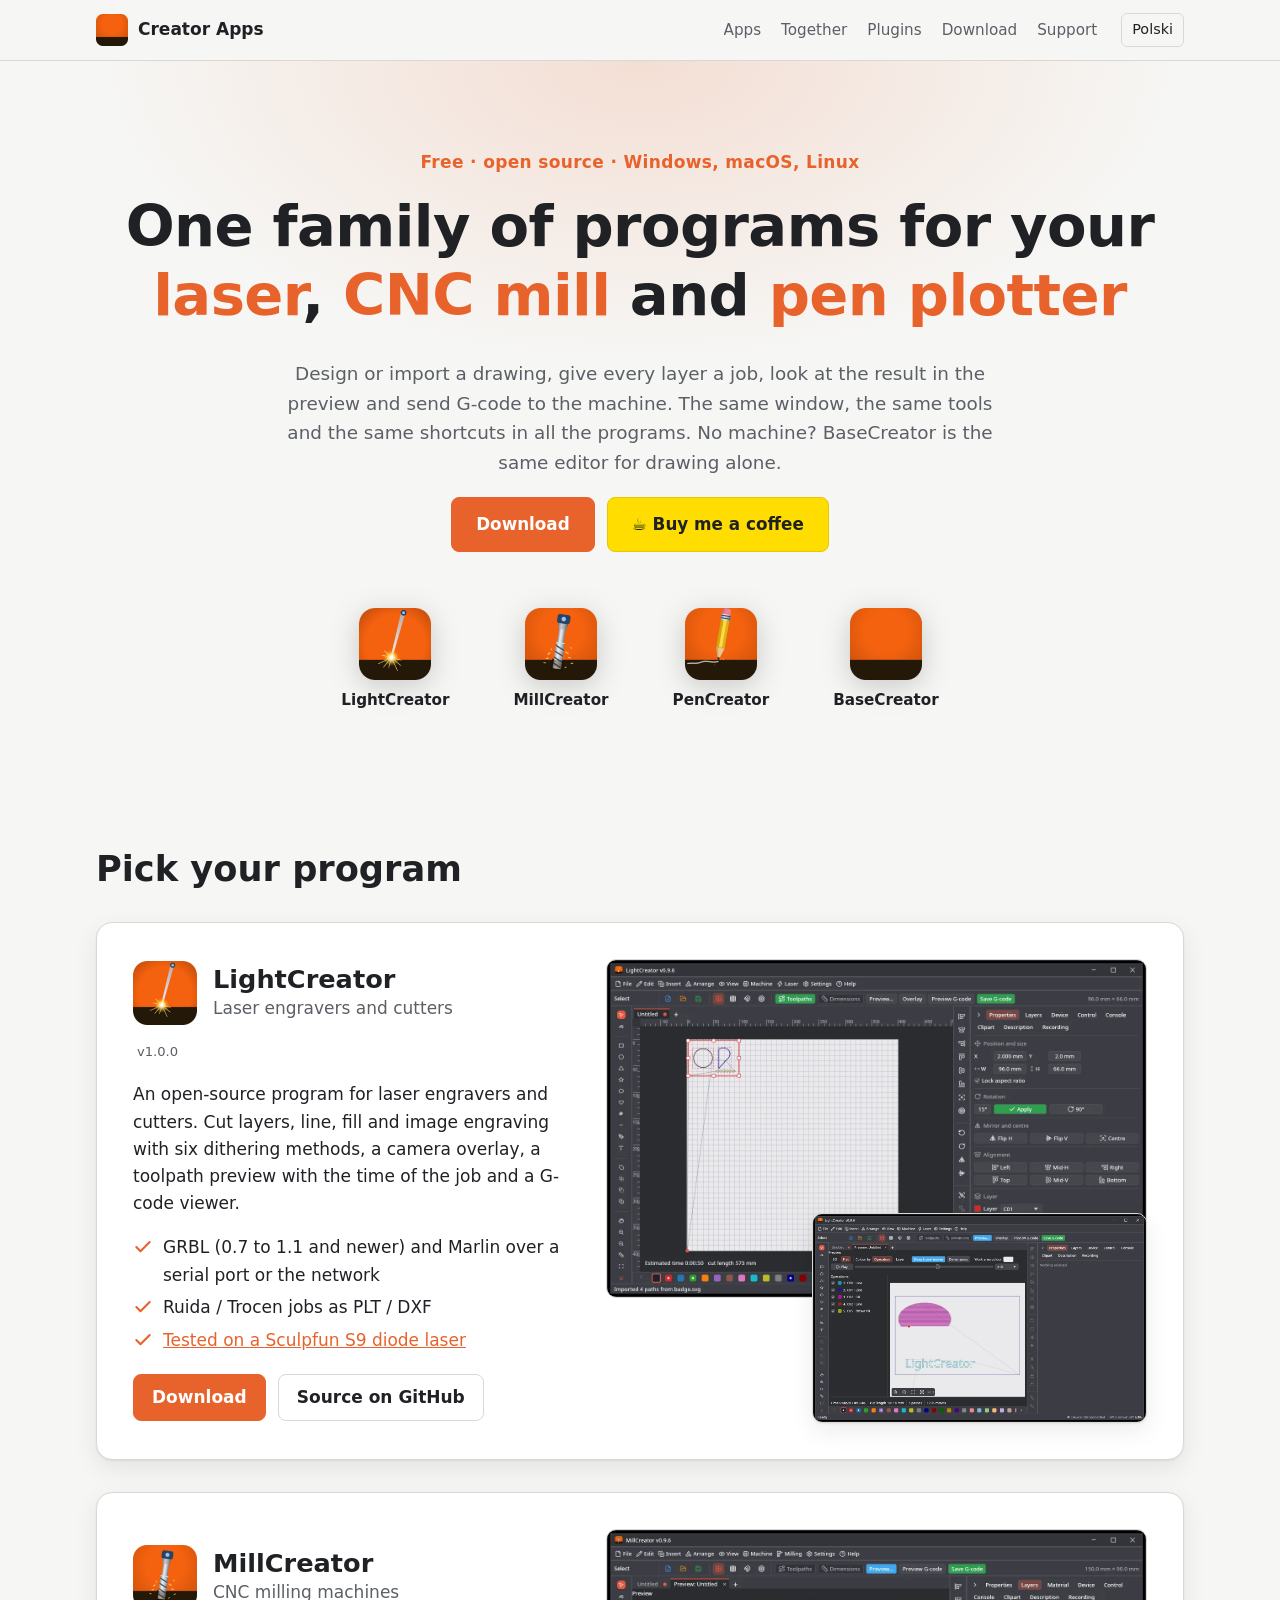
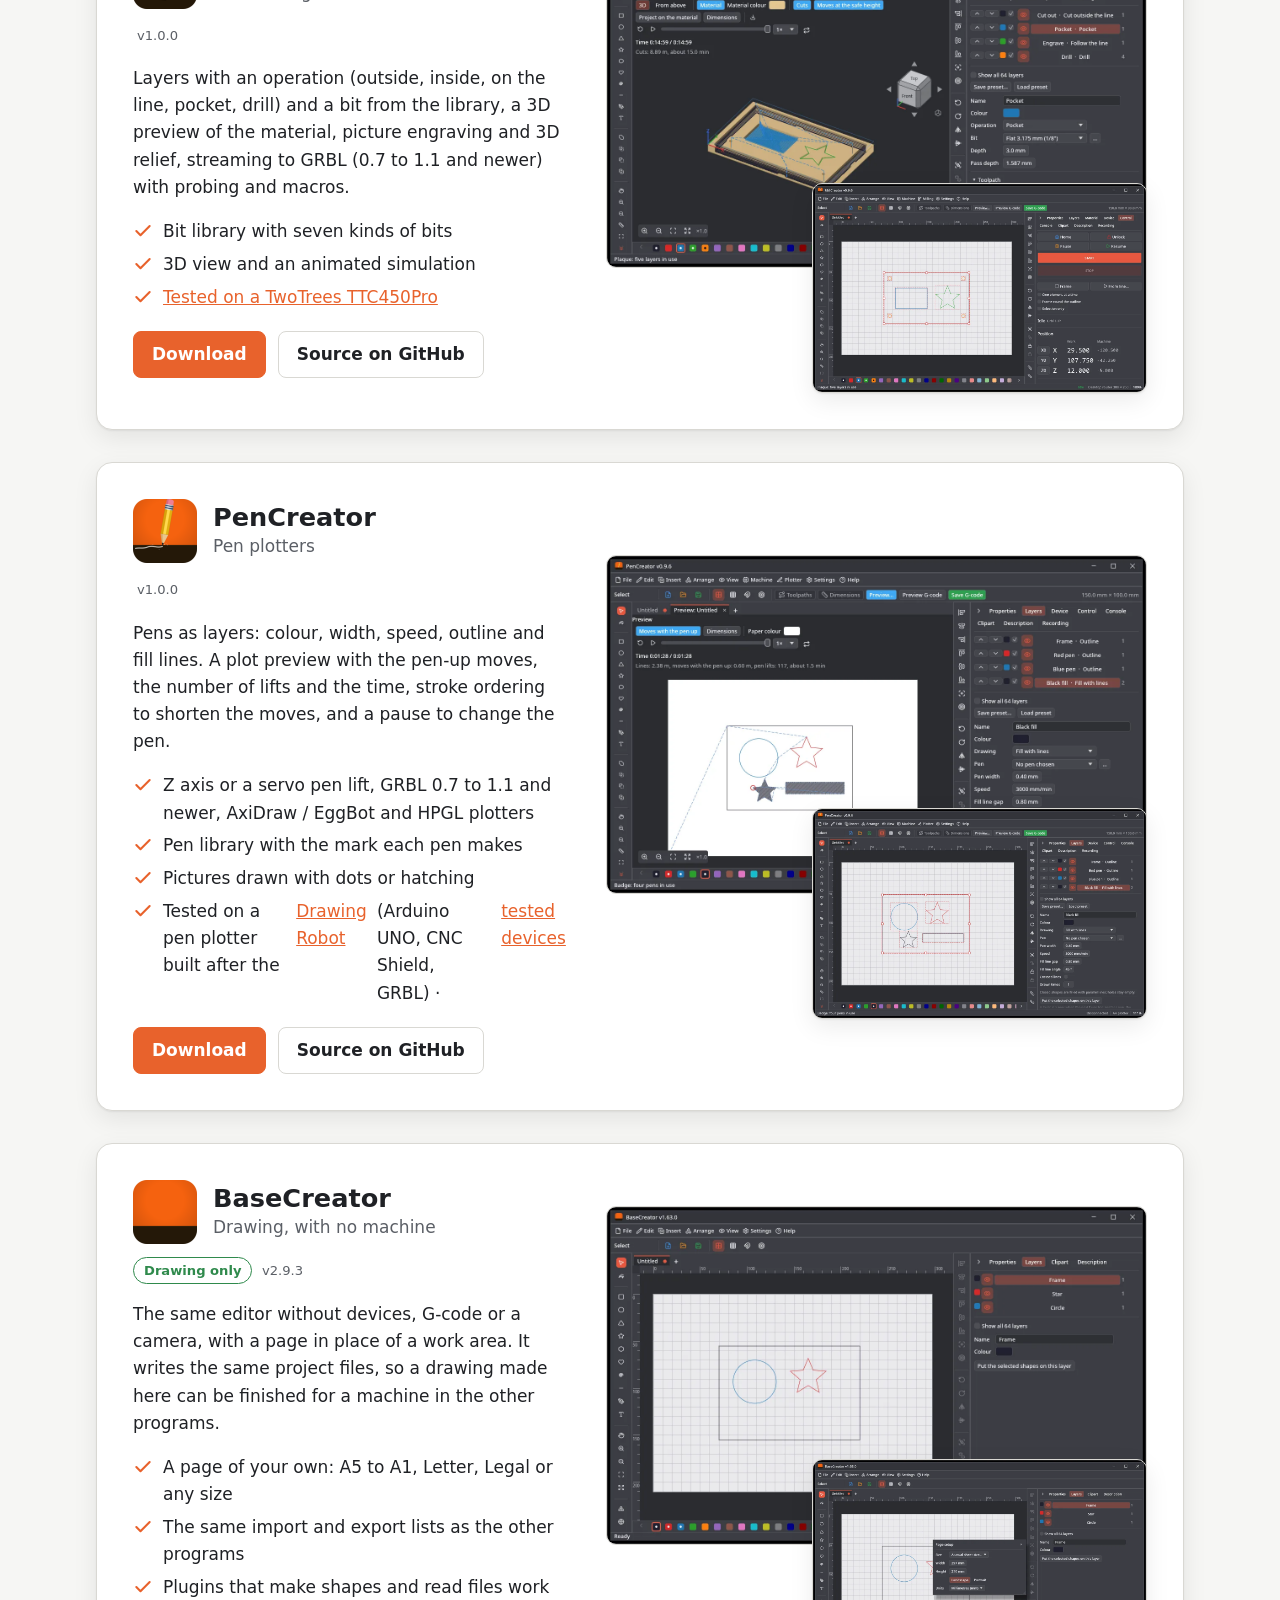
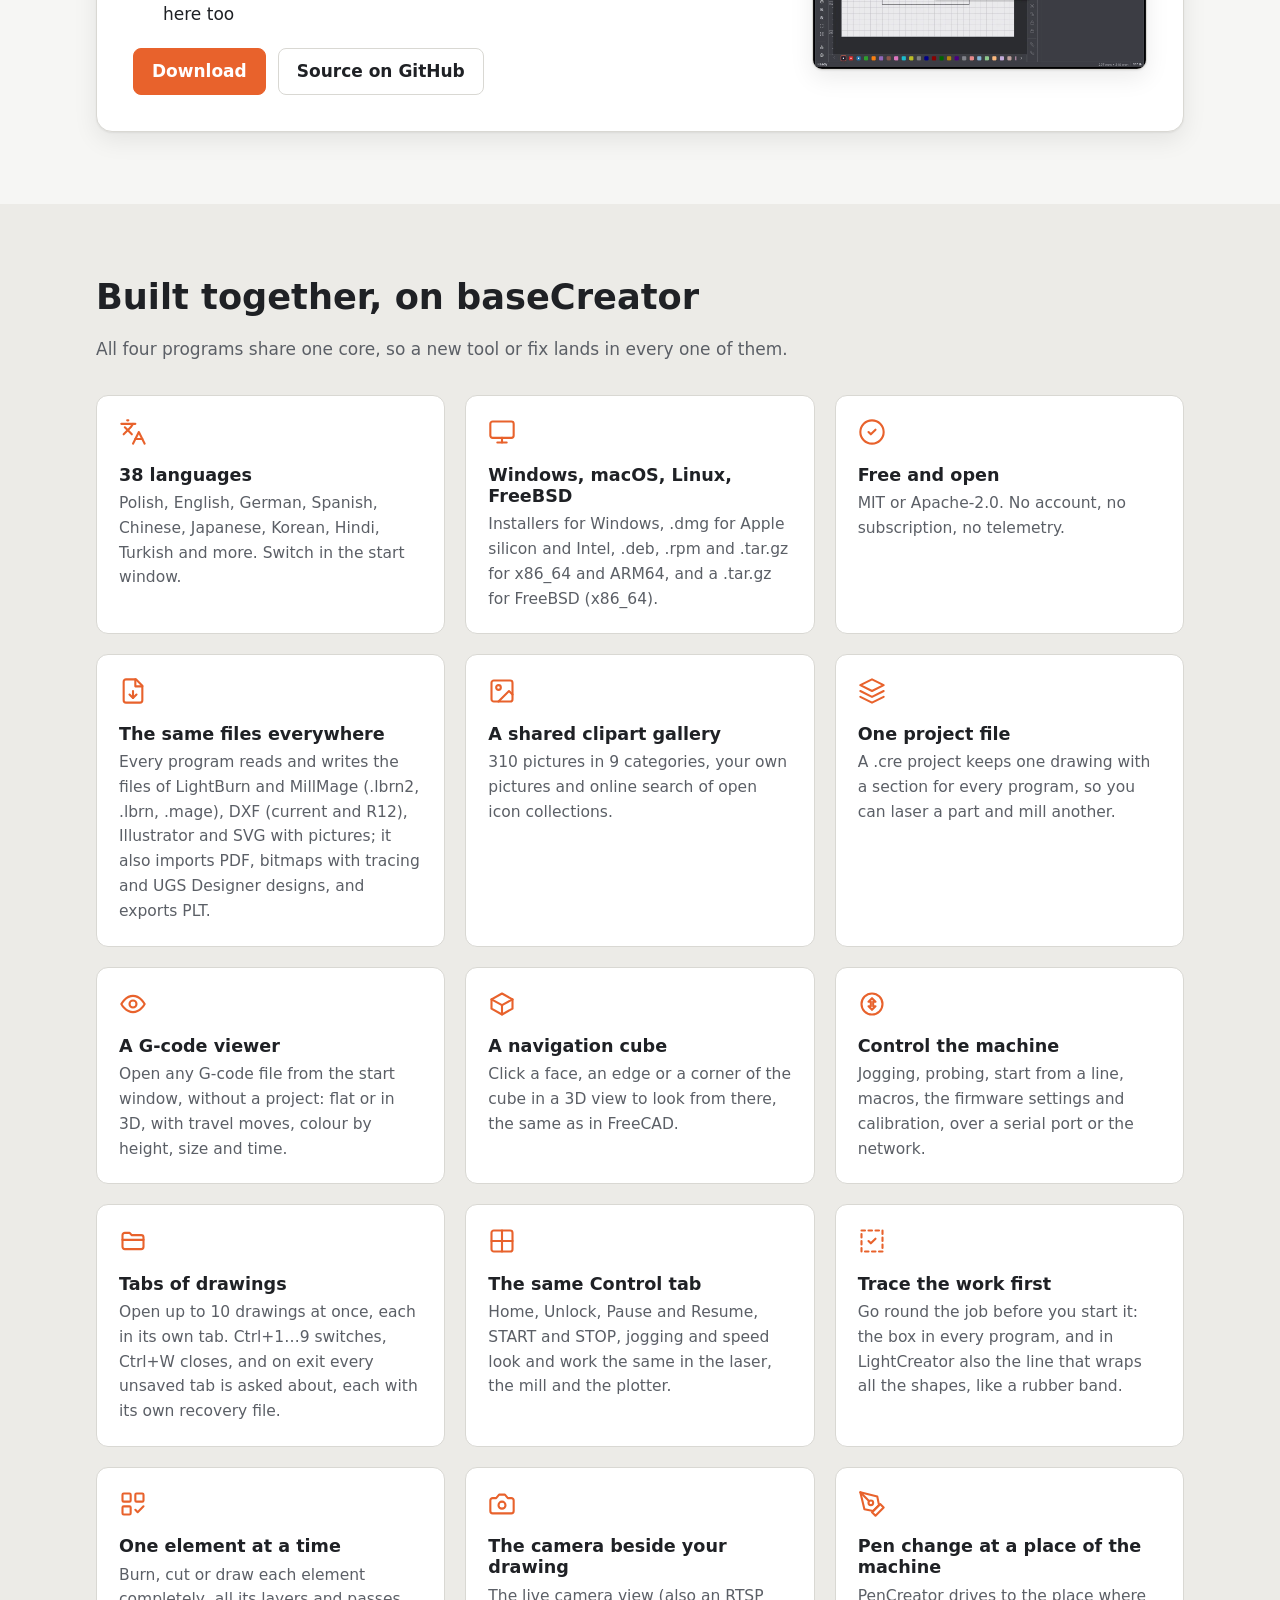
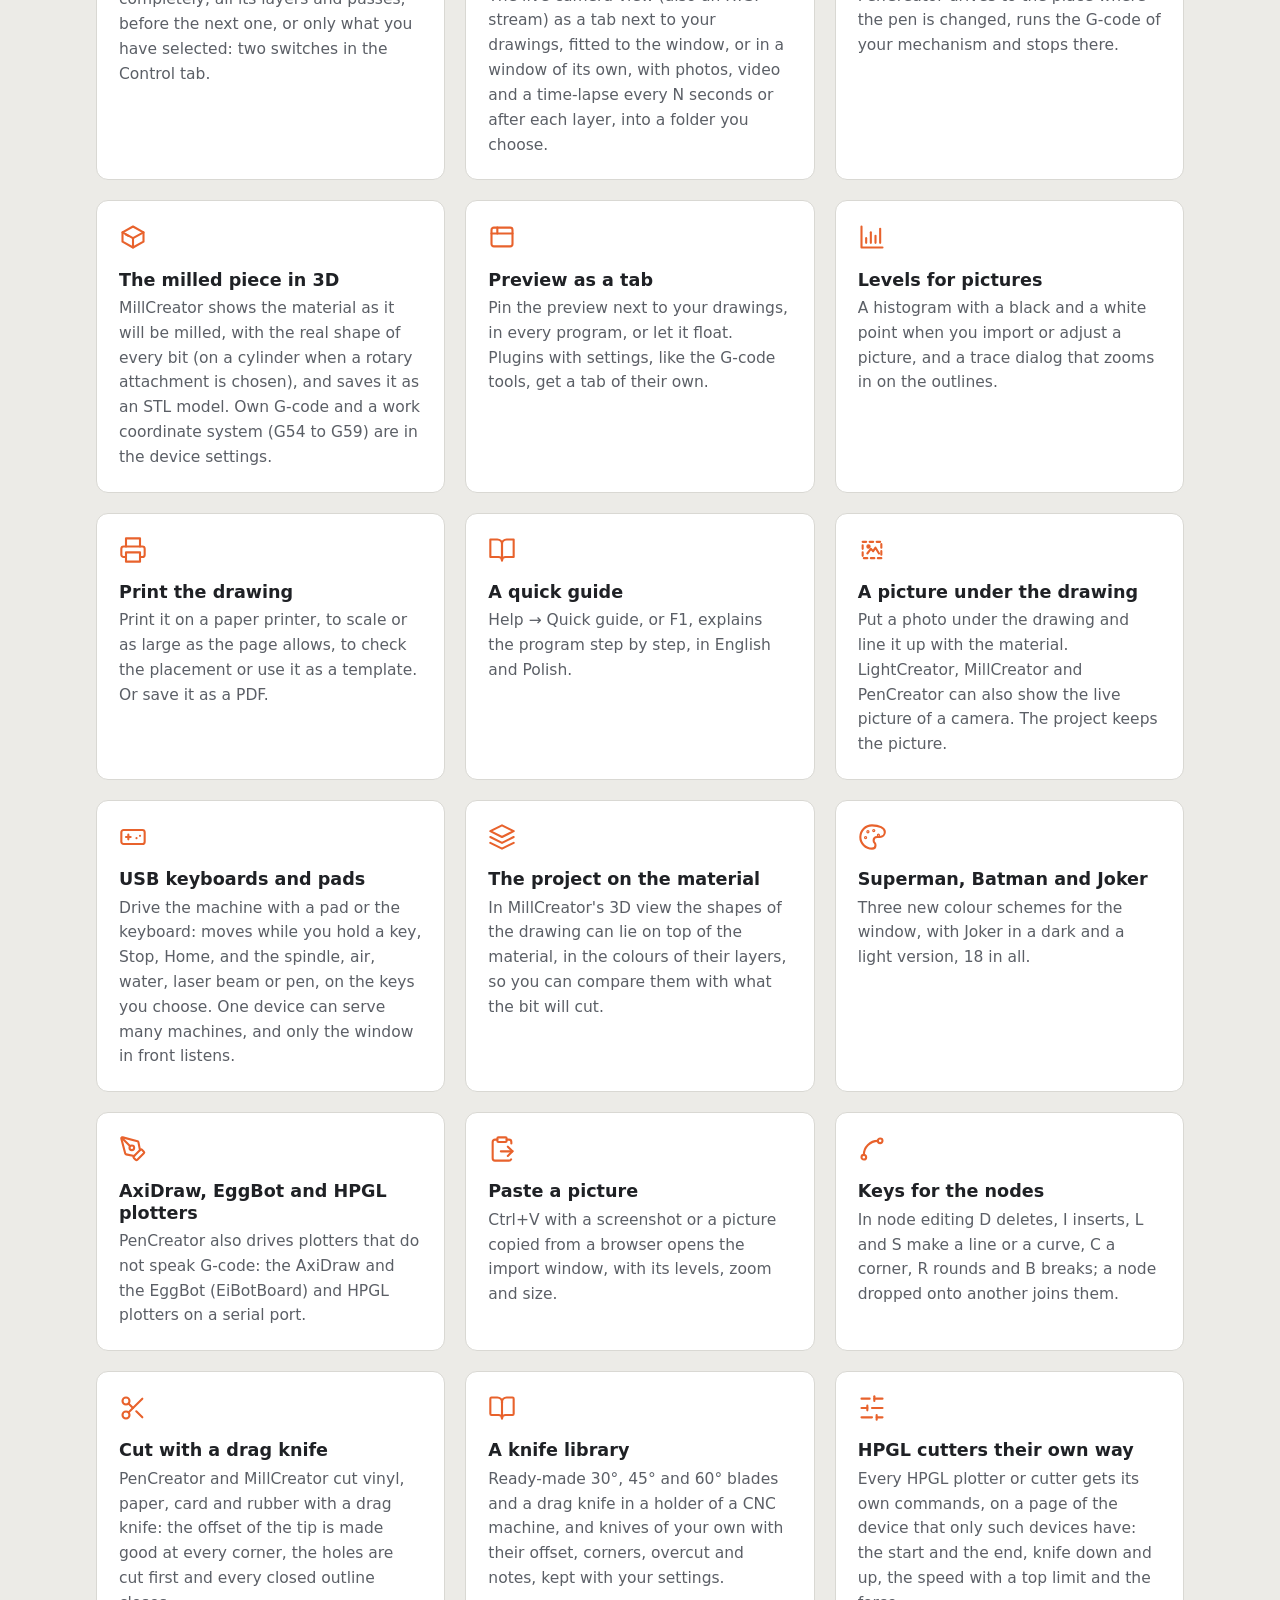
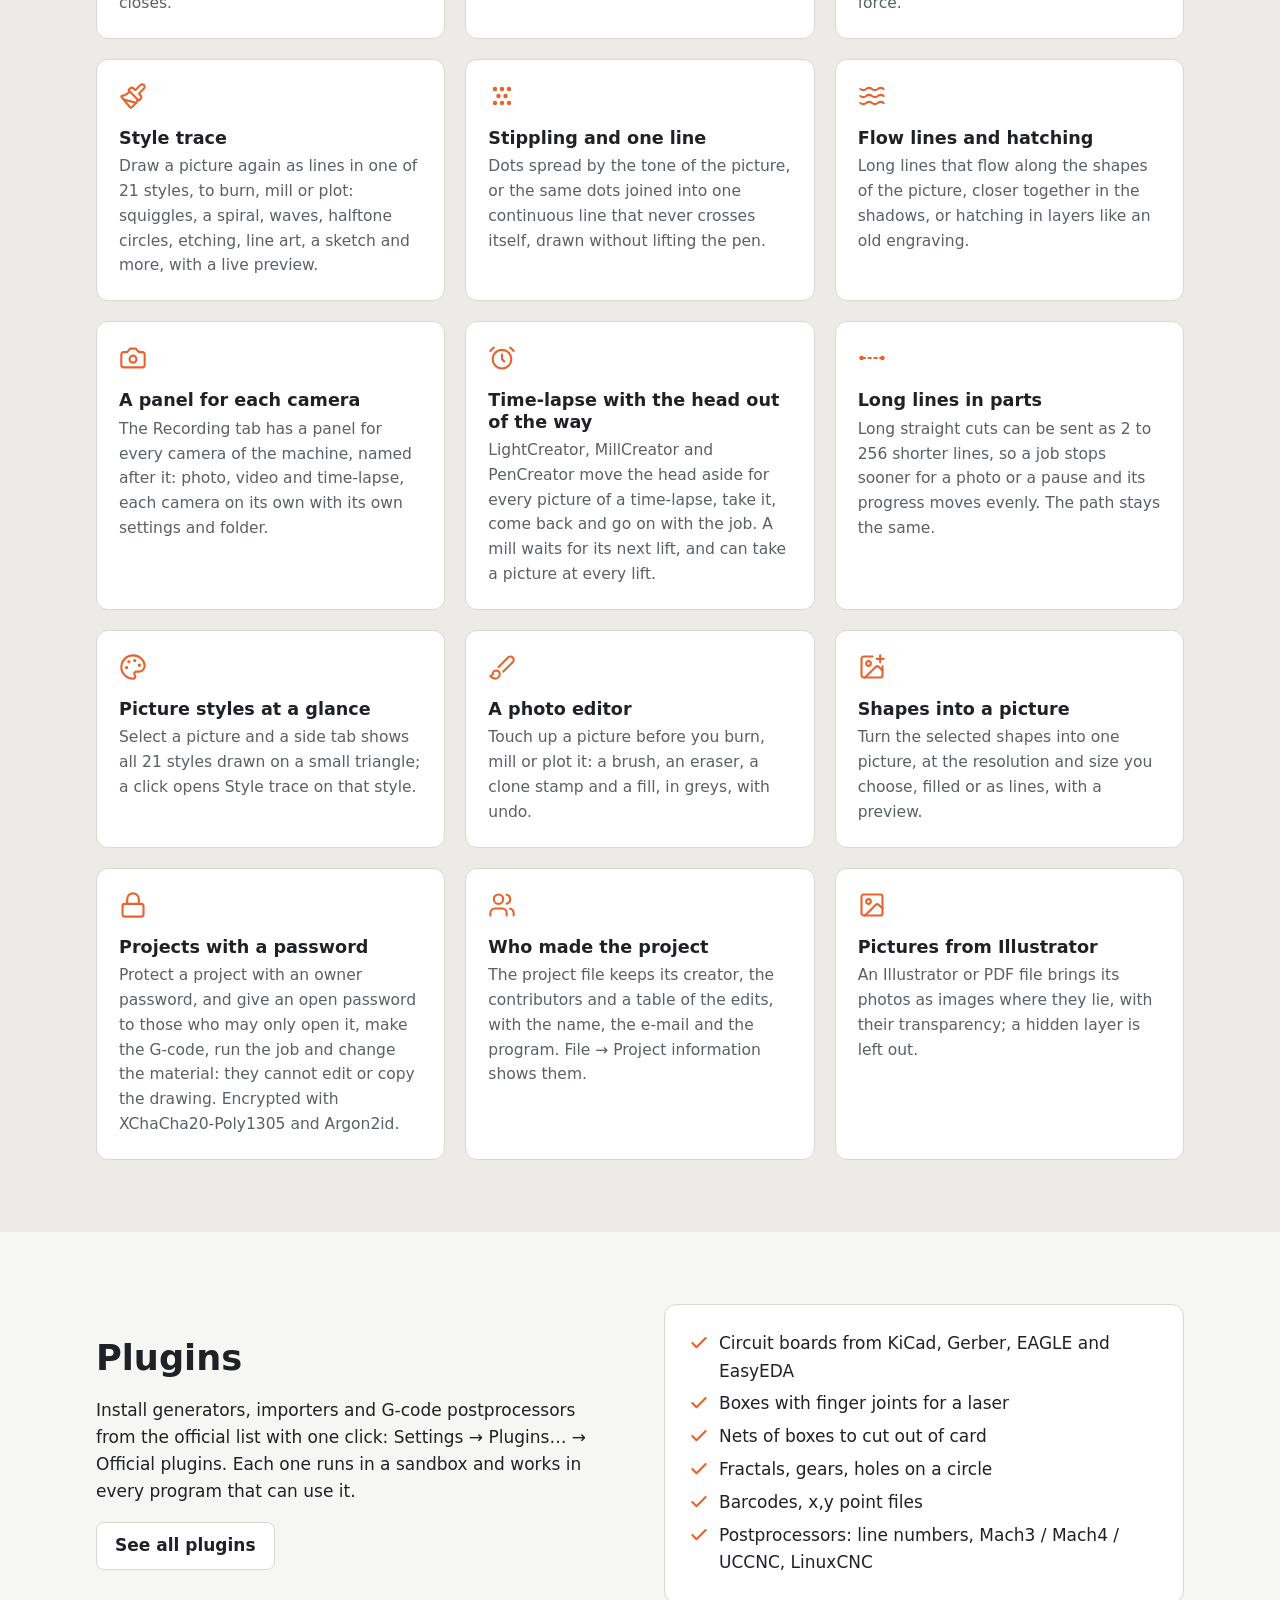
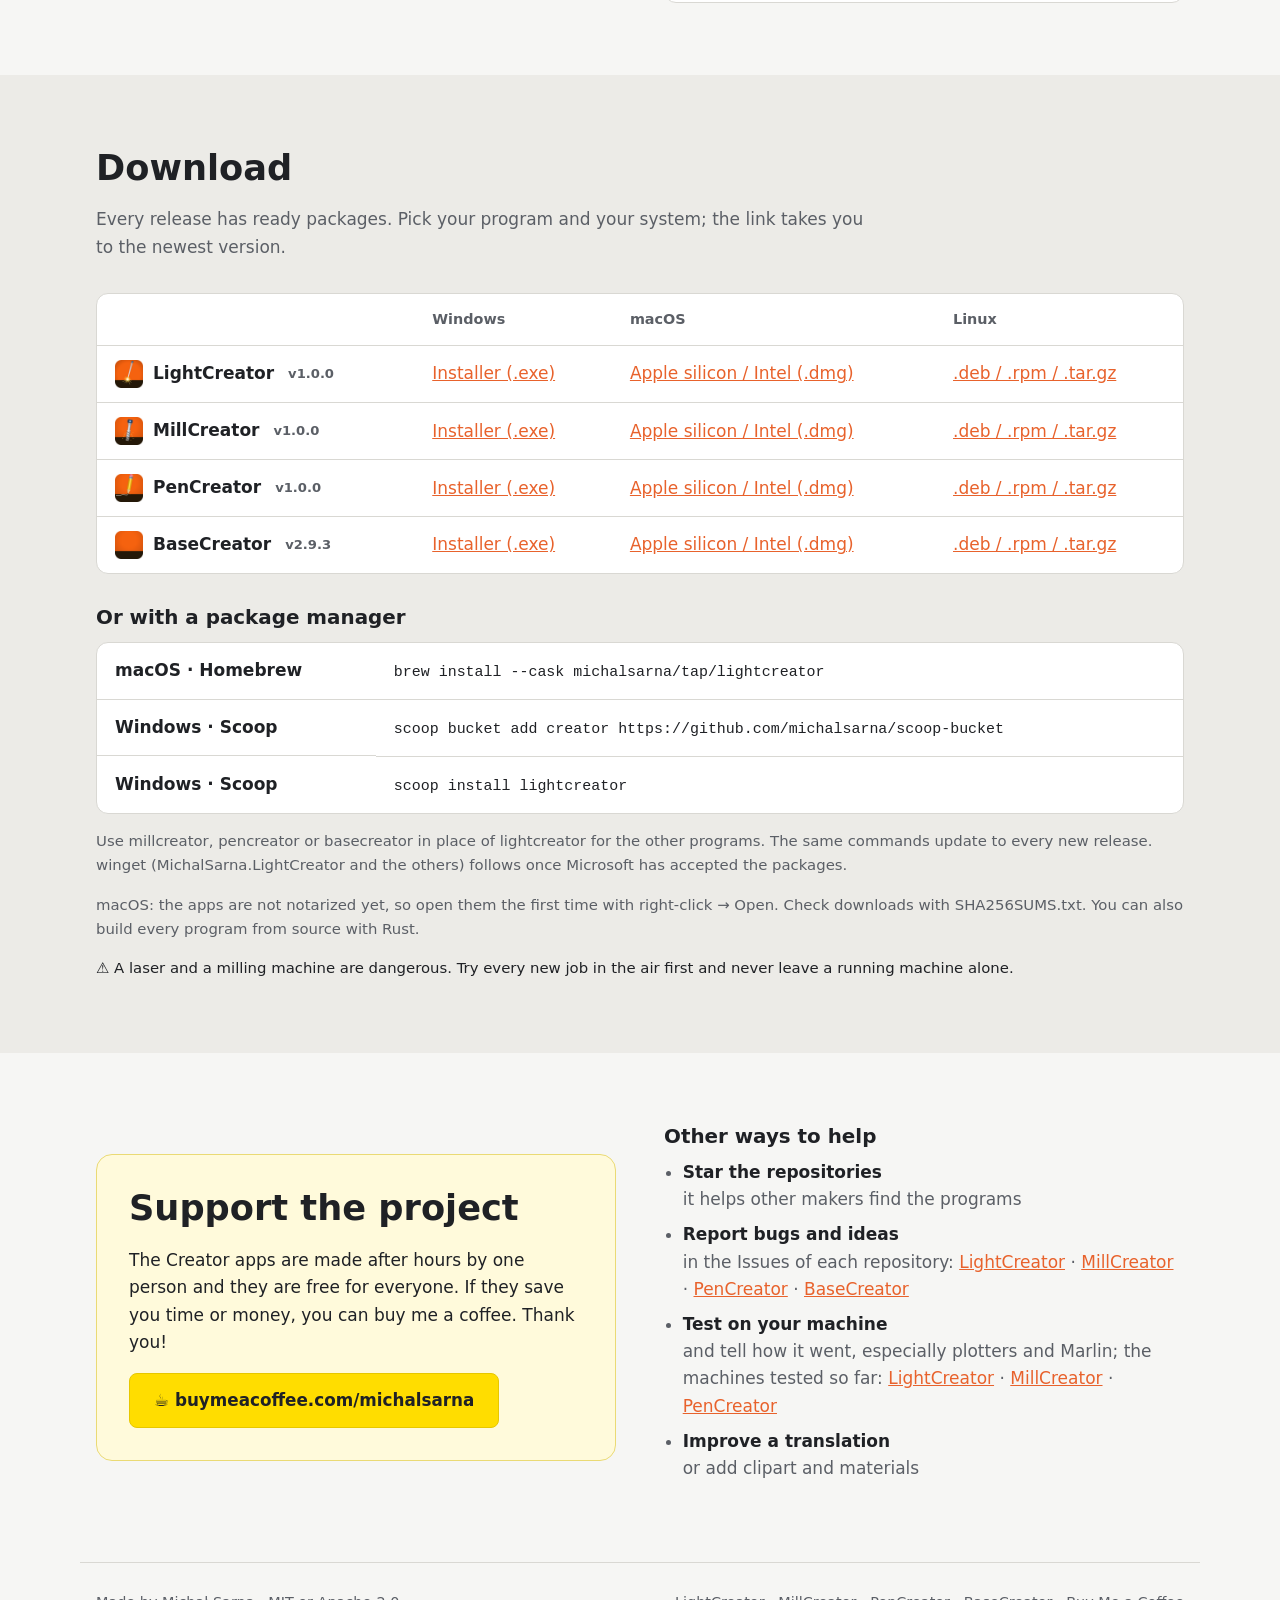
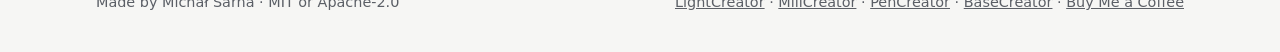
==== commit 23df6edc: "v1.0.0 / BaseCreator v2.9.3; tiles: projects with a password, who made the project, pictures from Il" ====
--- a/index.html
+++ b/index.html
@@ -27,7 +27,7 @@
    "description": "An open-source program for laser engravers and cutters. Cut layers, line, fill and image engraving with six dithering methods, a camera overlay, a toolpath preview with the time of the job and a G-code viewer.",
    "applicationCategory": "DesignApplication",
    "operatingSystem": "Windows, macOS, Linux, FreeBSD",
-   "softwareVersion": "0.9.10",
+   "softwareVersion": "1.0.0",
    "url": "https://github.com/michalsarna/LightCreator",
    "downloadUrl": "https://github.com/michalsarna/LightCreator/releases/latest",
    "license": [
@@ -50,7 +50,7 @@
    "description": "Layers with an operation (outside, inside, on the line, pocket, drill) and a bit from the library, a 3D preview of the material, picture engraving and 3D relief, streaming to GRBL (0.7 to 1.1 and newer) with probing and macros.",
    "applicationCategory": "DesignApplication",
    "operatingSystem": "Windows, macOS, Linux, FreeBSD",
-   "softwareVersion": "0.9.10",
+   "softwareVersion": "1.0.0",
    "url": "https://github.com/michalsarna/MillCreator",
    "downloadUrl": "https://github.com/michalsarna/MillCreator/releases/latest",
    "license": [
@@ -73,7 +73,7 @@
    "description": "Pens as layers: colour, width, speed, outline and fill lines. A plot preview with the pen-up moves, the number of lifts and the time, stroke ordering to shorten the moves, and a pause to change the pen.",
    "applicationCategory": "DesignApplication",
    "operatingSystem": "Windows, macOS, Linux, FreeBSD",
-   "softwareVersion": "0.9.10",
+   "softwareVersion": "1.0.0",
    "url": "https://github.com/michalsarna/PenCreator",
    "downloadUrl": "https://github.com/michalsarna/PenCreator/releases/latest",
    "license": [
@@ -96,7 +96,7 @@
    "description": "The same editor without devices, G-code or a camera, with a page in place of a work area. It writes the same project files, so a drawing made here can be finished for a machine in the other programs.",
    "applicationCategory": "DesignApplication",
    "operatingSystem": "Windows, macOS, Linux, FreeBSD",
-   "softwareVersion": "2.7.13",
+   "softwareVersion": "2.9.3",
    "url": "https://github.com/michalsarna/baseCreator",
    "downloadUrl": "https://github.com/michalsarna/baseCreator/releases/latest",
    "license": [
@@ -155,7 +155,7 @@
             <img src="img/lightcreator.png" alt="" width="64" height="64">
             <div><h3>LightCreator</h3><p class="tag">Laser engravers and cutters</p></div>
           </header>
-          <span class="ver">v0.9.10</span>
+          <span class="ver">v1.0.0</span>
           <p>An open-source program for laser engravers and cutters. Cut layers, line, fill and image engraving with six dithering methods, a camera overlay, a toolpath preview with the time of the job and a G-code viewer.</p>
           <ul class="checks"><li><svg viewBox="0 0 24 24" aria-hidden="true"><path d="M20 6 9 17l-5-5"/></svg>GRBL (0.7 to 1.1 and newer) and Marlin over a serial port or the network</li><li><svg viewBox="0 0 24 24" aria-hidden="true"><path d="M20 6 9 17l-5-5"/></svg>Ruida / Trocen jobs as PLT / DXF</li><li><svg viewBox="0 0 24 24" aria-hidden="true"><path d="M20 6 9 17l-5-5"/></svg><a href="https://github.com/michalsarna/LightCreator/blob/main/TESTS_ON_DEVICES.md">Tested on a Sculpfun S9 diode laser</a></li></ul>
           <div class="actions">
@@ -171,7 +171,7 @@
             <img src="img/millcreator.png" alt="" width="64" height="64">
             <div><h3>MillCreator</h3><p class="tag">CNC milling machines</p></div>
           </header>
-          <span class="ver">v0.9.10</span>
+          <span class="ver">v1.0.0</span>
           <p>Layers with an operation (outside, inside, on the line, pocket, drill) and a bit from the library, a 3D preview of the material, picture engraving and 3D relief, streaming to GRBL (0.7 to 1.1 and newer) with probing and macros.</p>
           <ul class="checks"><li><svg viewBox="0 0 24 24" aria-hidden="true"><path d="M20 6 9 17l-5-5"/></svg>Bit library with seven kinds of bits</li><li><svg viewBox="0 0 24 24" aria-hidden="true"><path d="M20 6 9 17l-5-5"/></svg>3D view and an animated simulation</li><li><svg viewBox="0 0 24 24" aria-hidden="true"><path d="M20 6 9 17l-5-5"/></svg><a href="https://github.com/michalsarna/MillCreator/blob/main/TESTS_ON_DEVICES.md">Tested on a TwoTrees TTC450Pro</a></li></ul>
           <div class="actions">
@@ -187,7 +187,7 @@
             <img src="img/pencreator.png" alt="" width="64" height="64">
             <div><h3>PenCreator</h3><p class="tag">Pen plotters</p></div>
           </header>
-          <span class="ver">v0.9.10</span>
+          <span class="ver">v1.0.0</span>
           <p>Pens as layers: colour, width, speed, outline and fill lines. A plot preview with the pen-up moves, the number of lifts and the time, stroke ordering to shorten the moves, and a pause to change the pen.</p>
           <ul class="checks"><li><svg viewBox="0 0 24 24" aria-hidden="true"><path d="M20 6 9 17l-5-5"/></svg>Z axis or a servo pen lift, GRBL 0.7 to 1.1 and newer, AxiDraw / EggBot and HPGL plotters</li><li><svg viewBox="0 0 24 24" aria-hidden="true"><path d="M20 6 9 17l-5-5"/></svg>Pen library with the mark each pen makes</li><li><svg viewBox="0 0 24 24" aria-hidden="true"><path d="M20 6 9 17l-5-5"/></svg>Pictures drawn with dots or hatching</li><li><svg viewBox="0 0 24 24" aria-hidden="true"><path d="M20 6 9 17l-5-5"/></svg>Tested on a pen plotter built after the <a href="https://www.printables.com/model/137296-drawing-robot-arduino-uno-cnc-shield-grbl">Drawing Robot</a> (Arduino UNO, CNC Shield, GRBL) · <a href="https://github.com/michalsarna/PenCreator/blob/main/TESTS_ON_DEVICES.md">tested devices</a></li></ul>
           <div class="actions">
@@ -203,7 +203,7 @@
             <img src="img/basecreator.png" alt="" width="64" height="64">
             <div><h3>BaseCreator</h3><p class="tag">Drawing, with no machine</p></div>
           </header>
-          <span class="status">Drawing only</span> <span class="ver">v2.7.13</span>
+          <span class="status">Drawing only</span> <span class="ver">v2.9.3</span>
           <p>The same editor without devices, G-code or a camera, with a page in place of a work area. It writes the same project files, so a drawing made here can be finished for a machine in the other programs.</p>
           <ul class="checks"><li><svg viewBox="0 0 24 24" aria-hidden="true"><path d="M20 6 9 17l-5-5"/></svg>A page of your own: A5 to A1, Letter, Legal or any size</li><li><svg viewBox="0 0 24 24" aria-hidden="true"><path d="M20 6 9 17l-5-5"/></svg>The same import and export lists as the other programs</li><li><svg viewBox="0 0 24 24" aria-hidden="true"><path d="M20 6 9 17l-5-5"/></svg>Plugins that make shapes and read files work here too</li></ul>
           <div class="actions">
@@ -219,7 +219,7 @@
     <div class="wrap">
       <h2>Built together, on baseCreator</h2>
       <p class="sub">All four programs share one core, so a new tool or fix lands in every one of them.</p>
-      <div class="feats"><div class="feat"><svg viewBox="0 0 24 24" aria-hidden="true"><path d="m5 8 6 6"/><path d="m4 14 6-6 2-3"/><path d="M2 5h12"/><path d="M7 2h1"/><path d="m22 22-5-10-5 10"/><path d="M14 18h6"/></svg><h3>38 languages</h3><p>Polish, English, German, Spanish, Chinese, Japanese, Korean, Hindi, Turkish and more. Switch in the start window.</p></div><div class="feat"><svg viewBox="0 0 24 24" aria-hidden="true"><rect x="2" y="3" width="20" height="14" rx="2"/><path d="M8 21h8"/><path d="M12 17v4"/></svg><h3>Windows, macOS, Linux, FreeBSD</h3><p>Installers for Windows, .dmg for Apple silicon and Intel, .deb, .rpm and .tar.gz for x86_64 and ARM64, and a .tar.gz for FreeBSD (x86_64).</p></div><div class="feat"><svg viewBox="0 0 24 24" aria-hidden="true"><path d="M12 2a10 10 0 1 0 0 20 10 10 0 0 0 0-20Z"/><path d="M9 12l2 2 4-4"/></svg><h3>Free and open</h3><p>MIT or Apache-2.0. No account, no subscription, no telemetry.</p></div><div class="feat"><svg viewBox="0 0 24 24" aria-hidden="true"><path d="M14.5 2H6a2 2 0 0 0-2 2v16a2 2 0 0 0 2 2h12a2 2 0 0 0 2-2V7.5Z"/><path d="M14 2v6h6"/><path d="M12 18v-6"/><path d="m9 15 3 3 3-3"/></svg><h3>The same files everywhere</h3><p>Every program reads and writes the files of LightBurn and MillMage (.lbrn2, .lbrn, .mage), DXF (current and R12), Illustrator and SVG with pictures; it also imports PDF, bitmaps with tracing and UGS Designer designs, and exports PLT.</p></div><div class="feat"><svg viewBox="0 0 24 24" aria-hidden="true"><rect x="3" y="3" width="18" height="18" rx="2"/><circle cx="9" cy="9" r="2"/><path d="m21 15-3-3-9 9"/></svg><h3>A shared clipart gallery</h3><p>310 pictures in 9 categories, your own pictures and online search of open icon collections.</p></div><div class="feat"><svg viewBox="0 0 24 24" aria-hidden="true"><path d="M12 2 2 7l10 5 10-5-10-5Z"/><path d="m2 17 10 5 10-5"/><path d="m2 12 10 5 10-5"/></svg><h3>One project file</h3><p>A .cre project keeps one drawing with a section for every program, so you can laser a part and mill another.</p></div><div class="feat"><svg viewBox="0 0 24 24" aria-hidden="true"><path d="M2 12s3.6-7 10-7 10 7 10 7-3.6 7-10 7S2 12 2 12Z"/><circle cx="12" cy="12" r="3"/></svg><h3>A G-code viewer</h3><p>Open any G-code file from the start window, without a project: flat or in 3D, with travel moves, colour by height, size and time.</p></div><div class="feat"><svg viewBox="0 0 24 24" aria-hidden="true"><path d="M21 8 12 3 3 8v8l9 5 9-5Z"/><path d="m3 8 9 5 9-5"/><path d="M12 13v8"/></svg><h3>A navigation cube</h3><p>Click a face, an edge or a corner of the cube in a 3D view to look from there, the same as in FreeCAD.</p></div><div class="feat"><svg viewBox="0 0 24 24" aria-hidden="true"><circle cx="12" cy="12" r="9"/><path d="m12 7 3 3h-2v4h2l-3 3-3-3h2v-4H9Z"/></svg><h3>Control the machine</h3><p>Jogging, probing, start from a line, macros, the firmware settings and calibration, over a serial port or the network.</p></div><div class="feat"><svg viewBox="0 0 24 24" aria-hidden="true"><path d="M3 7a2 2 0 0 1 2-2h4l2 2h8a2 2 0 0 1 2 2v8a2 2 0 0 1-2 2H5a2 2 0 0 1-2-2Z"/><path d="M3 11h18"/></svg><h3>Tabs of drawings</h3><p>Open up to 10 drawings at once, each in its own tab. Ctrl+1…9 switches, Ctrl+W closes, and on exit every unsaved tab is asked about, each with its own recovery file.</p></div><div class="feat"><svg viewBox="0 0 24 24" aria-hidden="true"><rect x="3" y="3" width="18" height="18" rx="2"/><path d="M3 12h18"/><path d="M12 3v18"/></svg><h3>The same Control tab</h3><p>Home, Unlock, Pause and Resume, START and STOP, jogging and speed look and work the same in the laser, the mill and the plotter.</p></div><div class="feat"><svg viewBox="0 0 24 24" aria-hidden="true"><path d="M3 3h18v18H3Z" stroke-dasharray="3 3"/><path d="m9 12 2 2 4-4"/></svg><h3>Trace the work first</h3><p>Go round the job before you start it: the box in every program, and in LightCreator also the line that wraps all the shapes, like a rubber band.</p></div><div class="feat"><svg viewBox="0 0 24 24" aria-hidden="true"><rect x="3" y="3" width="7" height="7" rx="1"/><rect x="14" y="3" width="7" height="7" rx="1"/><rect x="3" y="14" width="7" height="7" rx="1"/><path d="m14 17 2 2 5-5"/></svg><h3>One element at a time</h3><p>Burn, cut or draw each element completely, all its layers and passes, before the next one, or only what you have selected: two switches in the Control tab.</p></div><div class="feat"><svg viewBox="0 0 24 24" aria-hidden="true"><path d="M14.5 4h-5L7 7H4a2 2 0 0 0-2 2v9a2 2 0 0 0 2 2h16a2 2 0 0 0 2-2V9a2 2 0 0 0-2-2h-3Z"/><circle cx="12" cy="13" r="3"/></svg><h3>The camera beside your drawing</h3><p>The live camera view (also an RTSP stream) as a tab next to your drawings, fitted to the window, or in a window of its own, with photos, video and a time-lapse every N seconds or after each layer, into a folder you choose.</p></div><div class="feat"><svg viewBox="0 0 24 24" aria-hidden="true"><path d="m12 19 7-7 3 3-7 7-3-3Z"/><path d="m18 13-1.5-7.5L2 2l3.5 14.5L13 18l5-5Z"/><path d="m2 2 7.6 7.6"/><circle cx="11" cy="11" r="2"/></svg><h3>Pen change at a place of the machine</h3><p>PenCreator drives to the place where the pen is changed, runs the G-code of your mechanism and stops there.</p></div><div class="feat"><svg viewBox="0 0 24 24" aria-hidden="true"><path d="M21 8 12 3 3 8v8l9 5 9-5Z"/><path d="M3 8l9 5 9-5"/><path d="M12 13v8"/><path d="M8 11l-2-1"/></svg><h3>The milled piece in 3D</h3><p>MillCreator shows the material as it will be milled, with the real shape of every bit (on a cylinder when a rotary attachment is chosen), and saves it as an STL model. Own G-code and a work coordinate system (G54 to G59) are in the device settings.</p></div><div class="feat"><svg viewBox="0 0 24 24" aria-hidden="true"><rect x="3" y="4" width="18" height="16" rx="2"/><path d="M3 9h18"/><path d="M8 4v5"/></svg><h3>Preview as a tab</h3><p>Pin the preview next to your drawings, in every program, or let it float. Plugins with settings, like the G-code tools, get a tab of their own.</p></div><div class="feat"><svg viewBox="0 0 24 24" aria-hidden="true"><path d="M3 3v18h18"/><path d="M7 17v-4"/><path d="M11 17V8"/><path d="M15 17v-6"/><path d="M19 17V5"/></svg><h3>Levels for pictures</h3><p>A histogram with a black and a white point when you import or adjust a picture, and a trace dialog that zooms in on the outlines.</p></div><div class="feat"><svg viewBox="0 0 24 24" aria-hidden="true"><path d="M6 9V2h12v7"/><path d="M6 18H4a2 2 0 0 1-2-2v-5a2 2 0 0 1 2-2h16a2 2 0 0 1 2 2v5a2 2 0 0 1-2 2h-2"/><rect x="6" y="14" width="12" height="8"/></svg><h3>Print the drawing</h3><p>Print it on a paper printer, to scale or as large as the page allows, to check the placement or use it as a template. Or save it as a PDF.</p></div><div class="feat"><svg viewBox="0 0 24 24" aria-hidden="true"><path d="M2 3h6a4 4 0 0 1 4 4v14a3 3 0 0 0-3-3H2Z"/><path d="M22 3h-6a4 4 0 0 0-4 4v14a3 3 0 0 1 3-3h7Z"/></svg><h3>A quick guide</h3><p>Help → Quick guide, or F1, explains the program step by step, in English and Polish.</p></div><div class="feat"><svg viewBox="0 0 24 24" aria-hidden="true"><path d="M4 5h16v14H4Z" stroke-dasharray="3 3"/><path d="m8 15 3-4 2 2 2-3 3 5"/><circle cx="9" cy="9" r="1"/></svg><h3>A picture under the drawing</h3><p>Put a photo under the drawing and line it up with the material. LightCreator, MillCreator and PenCreator can also show the live picture of a camera. The project keeps the picture.</p></div><div class="feat"><svg viewBox="0 0 24 24" aria-hidden="true"><line x1="6" x2="10" y1="12" y2="12"/><line x1="8" x2="8" y1="10" y2="14"/><line x1="15" x2="15.01" y1="13" y2="13"/><line x1="18" x2="18.01" y1="11" y2="11"/><rect x="2" y="6" width="20" height="12" rx="2"/></svg><h3>USB keyboards and pads</h3><p>Drive the machine with a pad or the keyboard: moves while you hold a key, Stop, Home, and the spindle, air, water, laser beam or pen, on the keys you choose. One device can serve many machines, and only the window in front listens.</p></div><div class="feat"><svg viewBox="0 0 24 24" aria-hidden="true"><path d="m12 2 10 5-10 5L2 7l10-5Z"/><path d="m2 12 10 5 10-5"/><path d="m2 17 10 5 10-5"/></svg><h3>The project on the material</h3><p>In MillCreator's 3D view the shapes of the drawing can lie on top of the material, in the colours of their layers, so you can compare them with what the bit will cut.</p></div><div class="feat"><svg viewBox="0 0 24 24" aria-hidden="true"><circle cx="13.5" cy="6.5" r=".5"/><circle cx="17.5" cy="10.5" r=".5"/><circle cx="8.5" cy="7.5" r=".5"/><circle cx="6.5" cy="12.5" r=".5"/><path d="M12 2a10 10 0 0 0 0 20c1.7 0 3-1.3 3-3 0-.8-.3-1.5-.8-2-.5-.5-.8-1.2-.8-2 0-1.7 1.3-3 3-3h2.4c2.3 0 4.2-1.9 4.2-4.2C23 4.3 18 2 12 2Z"/></svg><h3>Superman, Batman and Joker</h3><p>Three new colour schemes for the window, with Joker in a dark and a light version, 18 in all.</p></div><div class="feat"><svg viewBox="0 0 24 24" aria-hidden="true"><path d="M15.707 21.293a1 1 0 0 1-1.414 0l-1.586-1.586a1 1 0 0 1 0-1.414l5.586-5.586a1 1 0 0 1 1.414 0l1.586 1.586a1 1 0 0 1 0 1.414z"/><path d="m18 13-1.375-6.874a1 1 0 0 0-.746-.776L3.235 2.028a1 1 0 0 0-1.207 1.207L5.35 15.879a1 1 0 0 0 .776.746L13 18"/><path d="m2.3 2.3 7.286 7.286"/><circle cx="11" cy="11" r="2"/></svg><h3>AxiDraw, EggBot and HPGL plotters</h3><p>PenCreator also drives plotters that do not speak G-code: the AxiDraw and the EggBot (EiBotBoard) and HPGL plotters on a serial port.</p></div><div class="feat"><svg viewBox="0 0 24 24" aria-hidden="true"><path d="M11 14h10"/><path d="M16 4h2a2 2 0 0 1 2 2v1.344"/><path d="m17 18 4-4-4-4"/><path d="M8 4H6a2 2 0 0 0-2 2v14a2 2 0 0 0 2 2h12a2 2 0 0 0 1.793-1.113"/><rect x="8" y="2" width="8" height="4" rx="1"/></svg><h3>Paste a picture</h3><p>Ctrl+V with a screenshot or a picture copied from a browser opens the import window, with its levels, zoom and size.</p></div><div class="feat"><svg viewBox="0 0 24 24" aria-hidden="true"><circle cx="19" cy="5" r="2"/><circle cx="5" cy="19" r="2"/><path d="M5 17A12 12 0 0 1 17 5"/></svg><h3>Keys for the nodes</h3><p>In node editing D deletes, I inserts, L and S make a line or a curve, C a corner, R rounds and B breaks; a node dropped onto another joins them.</p></div><div class="feat"><svg viewBox="0 0 24 24" aria-hidden="true"><circle cx="6" cy="6" r="3"/><path d="M8.12 8.12 12 12"/><path d="M20 4 8.12 15.88"/><circle cx="6" cy="18" r="3"/><path d="M14.8 14.8 20 20"/></svg><h3>Cut with a drag knife</h3><p>PenCreator and MillCreator cut vinyl, paper, card and rubber with a drag knife: the offset of the tip is made good at every corner, the holes are cut first and every closed outline closes.</p></div><div class="feat"><svg viewBox="0 0 24 24" aria-hidden="true"><path d="M12 7v14"/><path d="M3 18a1 1 0 0 1-1-1V4a1 1 0 0 1 1-1h5a4 4 0 0 1 4 4 4 4 0 0 1 4-4h5a1 1 0 0 1 1 1v13a1 1 0 0 1-1 1h-6a3 3 0 0 0-3 3 3 3 0 0 0-3-3z"/></svg><h3>A knife library</h3><p>Ready-made 30°, 45° and 60° blades and a drag knife in a holder of a CNC machine, and knives of your own with their offset, corners, overcut and notes, kept with your settings.</p></div><div class="feat"><svg viewBox="0 0 24 24" aria-hidden="true"><path d="M21 4h-7"/><path d="M10 4H3"/><path d="M21 12h-9"/><path d="M8 12H3"/><path d="M21 20h-5"/><path d="M12 20H3"/><path d="M14 2v4"/><path d="M8 10v4"/><path d="M16 18v4"/></svg><h3>HPGL cutters their own way</h3><p>Every HPGL plotter or cutter gets its own commands, on a page of the device that only such devices have: the start and the end, knife down and up, the speed with a top limit and the force.</p></div><div class="feat"><svg viewBox="0 0 24 24" aria-hidden="true"><path d="m14.622 17.897-10.68-2.913"/><path d="M18.376 2.622a1 1 0 1 1 3.002 3.002L17.36 9.643a.5.5 0 0 0 0 .707l.944.944a2.41 2.41 0 0 1 0 3.408l-.944.944a.5.5 0 0 1-.707 0L8.354 7.348a.5.5 0 0 1 0-.707l.944-.944a2.41 2.41 0 0 1 3.408 0l.944.944a.5.5 0 0 0 .707 0z"/><path d="M9 8c-1.804 2.71-3.97 3.46-6.583 3.948a.507.507 0 0 0-.302.819l7.32 8.883a1 1 0 0 0 1.185.204C12.735 20.405 16 16.792 16 15"/></svg><h3>Style trace</h3><p>Draw a picture again as lines in one of 21 styles, to burn, mill or plot: squiggles, a spiral, waves, halftone circles, etching, line art, a sketch and more, with a live preview.</p></div><div class="feat"><svg viewBox="0 0 24 24" aria-hidden="true"><circle cx="6" cy="6" r="1"/><circle cx="12" cy="6" r="1"/><circle cx="18" cy="6" r="1"/><circle cx="9" cy="12" r="1"/><circle cx="15" cy="12" r="1"/><circle cx="6" cy="18" r="1"/><circle cx="12" cy="18" r="1"/><circle cx="18" cy="18" r="1"/></svg><h3>Stippling and one line</h3><p>Dots spread by the tone of the picture, or the same dots joined into one continuous line that never crosses itself, drawn without lifting the pen.</p></div><div class="feat"><svg viewBox="0 0 24 24" aria-hidden="true"><path d="M2 6c.6.5 1.2 1 2.5 1C7 7 7 5 9.5 5c2.6 0 2.4 2 5 2 2.5 0 2.5-2 5-2 1.3 0 1.9.5 2.5 1"/><path d="M2 12c.6.5 1.2 1 2.5 1 2.5 0 2.5-2 5-2 2.6 0 2.4 2 5 2 2.5 0 2.5-2 5-2 1.3 0 1.9.5 2.5 1"/><path d="M2 18c.6.5 1.2 1 2.5 1 2.5 0 2.5-2 5-2 2.6 0 2.4 2 5 2 2.5 0 2.5-2 5-2 1.3 0 1.9.5 2.5 1"/></svg><h3>Flow lines and hatching</h3><p>Long lines that flow along the shapes of the picture, closer together in the shadows, or hatching in layers like an old engraving.</p></div><div class="feat"><svg viewBox="0 0 24 24" aria-hidden="true"><path d="M14.5 4h-5L7 7H4a2 2 0 0 0-2 2v9a2 2 0 0 0 2 2h16a2 2 0 0 0 2-2V9a2 2 0 0 0-2-2h-3l-2.5-3z"/><circle cx="12" cy="13" r="3"/></svg><h3>A panel for each camera</h3><p>The Recording tab has a panel for every camera of the machine, named after it: photo, video and time-lapse, each camera on its own with its own settings and folder.</p></div><div class="feat"><svg viewBox="0 0 24 24" aria-hidden="true"><circle cx="12" cy="13" r="8"/><path d="M12 9v4l2 2"/><path d="M5 3 2 6"/><path d="m22 6-3-3"/></svg><h3>Time-lapse with the head out of the way</h3><p>LightCreator, MillCreator and PenCreator move the head aside for every picture of a time-lapse, take it, come back and go on with the job. A mill waits for its next lift, and can take a picture at every lift.</p></div><div class="feat"><svg viewBox="0 0 24 24" aria-hidden="true"><path d="M3 12h3"/><path d="M9 12h2"/><path d="M14 12h2"/><path d="M19 12h2"/><circle cx="3" cy="12" r="1"/><circle cx="21" cy="12" r="1"/></svg><h3>Long lines in parts</h3><p>Long straight cuts can be sent as 2 to 256 shorter lines, so a job stops sooner for a photo or a pause and its progress moves evenly. The path stays the same.</p></div><div class="feat"><svg viewBox="0 0 24 24" aria-hidden="true"><path d="M12 22a1 1 0 0 1 0-20 10 9 0 0 1 10 9 5 5 0 0 1-5 5h-2.25a1.75 1.75 0 0 0-1.4 2.8l.3.4a1.75 1.75 0 0 1-1.4 2.8z" /> <circle cx="13.5" cy="6.5" r=".5" fill="currentColor" /> <circle cx="17.5" cy="10.5" r=".5" fill="currentColor" /> <circle cx="6.5" cy="12.5" r=".5" fill="currentColor" /> <circle cx="8.5" cy="7.5" r=".5" fill="currentColor" /></svg><h3>Picture styles at a glance</h3><p>Select a picture and a side tab shows all 21 styles drawn on a small triangle; a click opens Style trace on that style.</p></div><div class="feat"><svg viewBox="0 0 24 24" aria-hidden="true"><path d="m9.06 11.9 8.07-8.06a2.85 2.85 0 1 1 4.03 4.03l-8.06 8.08" /> <path d="M7.07 14.94c-1.66 0-3 1.35-3 3.02 0 1.33-2.5 1.52-2 2.02 1.08 1.1 2.49 2.02 4 2.02 2.2 0 4-1.8 4-4.04a3.01 3.01 0 0 0-3-3.02z" /></svg><h3>A photo editor</h3><p>Touch up a picture before you burn, mill or plot it: a brush, an eraser, a clone stamp and a fill, in greys, with undo.</p></div><div class="feat"><svg viewBox="0 0 24 24" aria-hidden="true"><path d="M16 5h6" /> <path d="M19 2v6" /> <path d="M21 11.5V19a2 2 0 0 1-2 2H5a2 2 0 0 1-2-2V5a2 2 0 0 1 2-2h7.5" /> <path d="m21 15-3.086-3.086a2 2 0 0 0-2.828 0L6 21" /> <circle cx="9" cy="9" r="2" /></svg><h3>Shapes into a picture</h3><p>Turn the selected shapes into one picture, at the resolution and size you choose, filled or as lines, with a preview.</p></div></div>
+      <div class="feats"><div class="feat"><svg viewBox="0 0 24 24" aria-hidden="true"><path d="m5 8 6 6"/><path d="m4 14 6-6 2-3"/><path d="M2 5h12"/><path d="M7 2h1"/><path d="m22 22-5-10-5 10"/><path d="M14 18h6"/></svg><h3>38 languages</h3><p>Polish, English, German, Spanish, Chinese, Japanese, Korean, Hindi, Turkish and more. Switch in the start window.</p></div><div class="feat"><svg viewBox="0 0 24 24" aria-hidden="true"><rect x="2" y="3" width="20" height="14" rx="2"/><path d="M8 21h8"/><path d="M12 17v4"/></svg><h3>Windows, macOS, Linux, FreeBSD</h3><p>Installers for Windows, .dmg for Apple silicon and Intel, .deb, .rpm and .tar.gz for x86_64 and ARM64, and a .tar.gz for FreeBSD (x86_64).</p></div><div class="feat"><svg viewBox="0 0 24 24" aria-hidden="true"><path d="M12 2a10 10 0 1 0 0 20 10 10 0 0 0 0-20Z"/><path d="M9 12l2 2 4-4"/></svg><h3>Free and open</h3><p>MIT or Apache-2.0. No account, no subscription, no telemetry.</p></div><div class="feat"><svg viewBox="0 0 24 24" aria-hidden="true"><path d="M14.5 2H6a2 2 0 0 0-2 2v16a2 2 0 0 0 2 2h12a2 2 0 0 0 2-2V7.5Z"/><path d="M14 2v6h6"/><path d="M12 18v-6"/><path d="m9 15 3 3 3-3"/></svg><h3>The same files everywhere</h3><p>Every program reads and writes the files of LightBurn and MillMage (.lbrn2, .lbrn, .mage), DXF (current and R12), Illustrator and SVG with pictures; it also imports PDF, bitmaps with tracing and UGS Designer designs, and exports PLT.</p></div><div class="feat"><svg viewBox="0 0 24 24" aria-hidden="true"><rect x="3" y="3" width="18" height="18" rx="2"/><circle cx="9" cy="9" r="2"/><path d="m21 15-3-3-9 9"/></svg><h3>A shared clipart gallery</h3><p>310 pictures in 9 categories, your own pictures and online search of open icon collections.</p></div><div class="feat"><svg viewBox="0 0 24 24" aria-hidden="true"><path d="M12 2 2 7l10 5 10-5-10-5Z"/><path d="m2 17 10 5 10-5"/><path d="m2 12 10 5 10-5"/></svg><h3>One project file</h3><p>A .cre project keeps one drawing with a section for every program, so you can laser a part and mill another.</p></div><div class="feat"><svg viewBox="0 0 24 24" aria-hidden="true"><path d="M2 12s3.6-7 10-7 10 7 10 7-3.6 7-10 7S2 12 2 12Z"/><circle cx="12" cy="12" r="3"/></svg><h3>A G-code viewer</h3><p>Open any G-code file from the start window, without a project: flat or in 3D, with travel moves, colour by height, size and time.</p></div><div class="feat"><svg viewBox="0 0 24 24" aria-hidden="true"><path d="M21 8 12 3 3 8v8l9 5 9-5Z"/><path d="m3 8 9 5 9-5"/><path d="M12 13v8"/></svg><h3>A navigation cube</h3><p>Click a face, an edge or a corner of the cube in a 3D view to look from there, the same as in FreeCAD.</p></div><div class="feat"><svg viewBox="0 0 24 24" aria-hidden="true"><circle cx="12" cy="12" r="9"/><path d="m12 7 3 3h-2v4h2l-3 3-3-3h2v-4H9Z"/></svg><h3>Control the machine</h3><p>Jogging, probing, start from a line, macros, the firmware settings and calibration, over a serial port or the network.</p></div><div class="feat"><svg viewBox="0 0 24 24" aria-hidden="true"><path d="M3 7a2 2 0 0 1 2-2h4l2 2h8a2 2 0 0 1 2 2v8a2 2 0 0 1-2 2H5a2 2 0 0 1-2-2Z"/><path d="M3 11h18"/></svg><h3>Tabs of drawings</h3><p>Open up to 10 drawings at once, each in its own tab. Ctrl+1…9 switches, Ctrl+W closes, and on exit every unsaved tab is asked about, each with its own recovery file.</p></div><div class="feat"><svg viewBox="0 0 24 24" aria-hidden="true"><rect x="3" y="3" width="18" height="18" rx="2"/><path d="M3 12h18"/><path d="M12 3v18"/></svg><h3>The same Control tab</h3><p>Home, Unlock, Pause and Resume, START and STOP, jogging and speed look and work the same in the laser, the mill and the plotter.</p></div><div class="feat"><svg viewBox="0 0 24 24" aria-hidden="true"><path d="M3 3h18v18H3Z" stroke-dasharray="3 3"/><path d="m9 12 2 2 4-4"/></svg><h3>Trace the work first</h3><p>Go round the job before you start it: the box in every program, and in LightCreator also the line that wraps all the shapes, like a rubber band.</p></div><div class="feat"><svg viewBox="0 0 24 24" aria-hidden="true"><rect x="3" y="3" width="7" height="7" rx="1"/><rect x="14" y="3" width="7" height="7" rx="1"/><rect x="3" y="14" width="7" height="7" rx="1"/><path d="m14 17 2 2 5-5"/></svg><h3>One element at a time</h3><p>Burn, cut or draw each element completely, all its layers and passes, before the next one, or only what you have selected: two switches in the Control tab.</p></div><div class="feat"><svg viewBox="0 0 24 24" aria-hidden="true"><path d="M14.5 4h-5L7 7H4a2 2 0 0 0-2 2v9a2 2 0 0 0 2 2h16a2 2 0 0 0 2-2V9a2 2 0 0 0-2-2h-3Z"/><circle cx="12" cy="13" r="3"/></svg><h3>The camera beside your drawing</h3><p>The live camera view (also an RTSP stream) as a tab next to your drawings, fitted to the window, or in a window of its own, with photos, video and a time-lapse every N seconds or after each layer, into a folder you choose.</p></div><div class="feat"><svg viewBox="0 0 24 24" aria-hidden="true"><path d="m12 19 7-7 3 3-7 7-3-3Z"/><path d="m18 13-1.5-7.5L2 2l3.5 14.5L13 18l5-5Z"/><path d="m2 2 7.6 7.6"/><circle cx="11" cy="11" r="2"/></svg><h3>Pen change at a place of the machine</h3><p>PenCreator drives to the place where the pen is changed, runs the G-code of your mechanism and stops there.</p></div><div class="feat"><svg viewBox="0 0 24 24" aria-hidden="true"><path d="M21 8 12 3 3 8v8l9 5 9-5Z"/><path d="M3 8l9 5 9-5"/><path d="M12 13v8"/><path d="M8 11l-2-1"/></svg><h3>The milled piece in 3D</h3><p>MillCreator shows the material as it will be milled, with the real shape of every bit (on a cylinder when a rotary attachment is chosen), and saves it as an STL model. Own G-code and a work coordinate system (G54 to G59) are in the device settings.</p></div><div class="feat"><svg viewBox="0 0 24 24" aria-hidden="true"><rect x="3" y="4" width="18" height="16" rx="2"/><path d="M3 9h18"/><path d="M8 4v5"/></svg><h3>Preview as a tab</h3><p>Pin the preview next to your drawings, in every program, or let it float. Plugins with settings, like the G-code tools, get a tab of their own.</p></div><div class="feat"><svg viewBox="0 0 24 24" aria-hidden="true"><path d="M3 3v18h18"/><path d="M7 17v-4"/><path d="M11 17V8"/><path d="M15 17v-6"/><path d="M19 17V5"/></svg><h3>Levels for pictures</h3><p>A histogram with a black and a white point when you import or adjust a picture, and a trace dialog that zooms in on the outlines.</p></div><div class="feat"><svg viewBox="0 0 24 24" aria-hidden="true"><path d="M6 9V2h12v7"/><path d="M6 18H4a2 2 0 0 1-2-2v-5a2 2 0 0 1 2-2h16a2 2 0 0 1 2 2v5a2 2 0 0 1-2 2h-2"/><rect x="6" y="14" width="12" height="8"/></svg><h3>Print the drawing</h3><p>Print it on a paper printer, to scale or as large as the page allows, to check the placement or use it as a template. Or save it as a PDF.</p></div><div class="feat"><svg viewBox="0 0 24 24" aria-hidden="true"><path d="M2 3h6a4 4 0 0 1 4 4v14a3 3 0 0 0-3-3H2Z"/><path d="M22 3h-6a4 4 0 0 0-4 4v14a3 3 0 0 1 3-3h7Z"/></svg><h3>A quick guide</h3><p>Help → Quick guide, or F1, explains the program step by step, in English and Polish.</p></div><div class="feat"><svg viewBox="0 0 24 24" aria-hidden="true"><path d="M4 5h16v14H4Z" stroke-dasharray="3 3"/><path d="m8 15 3-4 2 2 2-3 3 5"/><circle cx="9" cy="9" r="1"/></svg><h3>A picture under the drawing</h3><p>Put a photo under the drawing and line it up with the material. LightCreator, MillCreator and PenCreator can also show the live picture of a camera. The project keeps the picture.</p></div><div class="feat"><svg viewBox="0 0 24 24" aria-hidden="true"><line x1="6" x2="10" y1="12" y2="12"/><line x1="8" x2="8" y1="10" y2="14"/><line x1="15" x2="15.01" y1="13" y2="13"/><line x1="18" x2="18.01" y1="11" y2="11"/><rect x="2" y="6" width="20" height="12" rx="2"/></svg><h3>USB keyboards and pads</h3><p>Drive the machine with a pad or the keyboard: moves while you hold a key, Stop, Home, and the spindle, air, water, laser beam or pen, on the keys you choose. One device can serve many machines, and only the window in front listens.</p></div><div class="feat"><svg viewBox="0 0 24 24" aria-hidden="true"><path d="m12 2 10 5-10 5L2 7l10-5Z"/><path d="m2 12 10 5 10-5"/><path d="m2 17 10 5 10-5"/></svg><h3>The project on the material</h3><p>In MillCreator's 3D view the shapes of the drawing can lie on top of the material, in the colours of their layers, so you can compare them with what the bit will cut.</p></div><div class="feat"><svg viewBox="0 0 24 24" aria-hidden="true"><circle cx="13.5" cy="6.5" r=".5"/><circle cx="17.5" cy="10.5" r=".5"/><circle cx="8.5" cy="7.5" r=".5"/><circle cx="6.5" cy="12.5" r=".5"/><path d="M12 2a10 10 0 0 0 0 20c1.7 0 3-1.3 3-3 0-.8-.3-1.5-.8-2-.5-.5-.8-1.2-.8-2 0-1.7 1.3-3 3-3h2.4c2.3 0 4.2-1.9 4.2-4.2C23 4.3 18 2 12 2Z"/></svg><h3>Superman, Batman and Joker</h3><p>Three new colour schemes for the window, with Joker in a dark and a light version, 18 in all.</p></div><div class="feat"><svg viewBox="0 0 24 24" aria-hidden="true"><path d="M15.707 21.293a1 1 0 0 1-1.414 0l-1.586-1.586a1 1 0 0 1 0-1.414l5.586-5.586a1 1 0 0 1 1.414 0l1.586 1.586a1 1 0 0 1 0 1.414z"/><path d="m18 13-1.375-6.874a1 1 0 0 0-.746-.776L3.235 2.028a1 1 0 0 0-1.207 1.207L5.35 15.879a1 1 0 0 0 .776.746L13 18"/><path d="m2.3 2.3 7.286 7.286"/><circle cx="11" cy="11" r="2"/></svg><h3>AxiDraw, EggBot and HPGL plotters</h3><p>PenCreator also drives plotters that do not speak G-code: the AxiDraw and the EggBot (EiBotBoard) and HPGL plotters on a serial port.</p></div><div class="feat"><svg viewBox="0 0 24 24" aria-hidden="true"><path d="M11 14h10"/><path d="M16 4h2a2 2 0 0 1 2 2v1.344"/><path d="m17 18 4-4-4-4"/><path d="M8 4H6a2 2 0 0 0-2 2v14a2 2 0 0 0 2 2h12a2 2 0 0 0 1.793-1.113"/><rect x="8" y="2" width="8" height="4" rx="1"/></svg><h3>Paste a picture</h3><p>Ctrl+V with a screenshot or a picture copied from a browser opens the import window, with its levels, zoom and size.</p></div><div class="feat"><svg viewBox="0 0 24 24" aria-hidden="true"><circle cx="19" cy="5" r="2"/><circle cx="5" cy="19" r="2"/><path d="M5 17A12 12 0 0 1 17 5"/></svg><h3>Keys for the nodes</h3><p>In node editing D deletes, I inserts, L and S make a line or a curve, C a corner, R rounds and B breaks; a node dropped onto another joins them.</p></div><div class="feat"><svg viewBox="0 0 24 24" aria-hidden="true"><circle cx="6" cy="6" r="3"/><path d="M8.12 8.12 12 12"/><path d="M20 4 8.12 15.88"/><circle cx="6" cy="18" r="3"/><path d="M14.8 14.8 20 20"/></svg><h3>Cut with a drag knife</h3><p>PenCreator and MillCreator cut vinyl, paper, card and rubber with a drag knife: the offset of the tip is made good at every corner, the holes are cut first and every closed outline closes.</p></div><div class="feat"><svg viewBox="0 0 24 24" aria-hidden="true"><path d="M12 7v14"/><path d="M3 18a1 1 0 0 1-1-1V4a1 1 0 0 1 1-1h5a4 4 0 0 1 4 4 4 4 0 0 1 4-4h5a1 1 0 0 1 1 1v13a1 1 0 0 1-1 1h-6a3 3 0 0 0-3 3 3 3 0 0 0-3-3z"/></svg><h3>A knife library</h3><p>Ready-made 30°, 45° and 60° blades and a drag knife in a holder of a CNC machine, and knives of your own with their offset, corners, overcut and notes, kept with your settings.</p></div><div class="feat"><svg viewBox="0 0 24 24" aria-hidden="true"><path d="M21 4h-7"/><path d="M10 4H3"/><path d="M21 12h-9"/><path d="M8 12H3"/><path d="M21 20h-5"/><path d="M12 20H3"/><path d="M14 2v4"/><path d="M8 10v4"/><path d="M16 18v4"/></svg><h3>HPGL cutters their own way</h3><p>Every HPGL plotter or cutter gets its own commands, on a page of the device that only such devices have: the start and the end, knife down and up, the speed with a top limit and the force.</p></div><div class="feat"><svg viewBox="0 0 24 24" aria-hidden="true"><path d="m14.622 17.897-10.68-2.913"/><path d="M18.376 2.622a1 1 0 1 1 3.002 3.002L17.36 9.643a.5.5 0 0 0 0 .707l.944.944a2.41 2.41 0 0 1 0 3.408l-.944.944a.5.5 0 0 1-.707 0L8.354 7.348a.5.5 0 0 1 0-.707l.944-.944a2.41 2.41 0 0 1 3.408 0l.944.944a.5.5 0 0 0 .707 0z"/><path d="M9 8c-1.804 2.71-3.97 3.46-6.583 3.948a.507.507 0 0 0-.302.819l7.32 8.883a1 1 0 0 0 1.185.204C12.735 20.405 16 16.792 16 15"/></svg><h3>Style trace</h3><p>Draw a picture again as lines in one of 21 styles, to burn, mill or plot: squiggles, a spiral, waves, halftone circles, etching, line art, a sketch and more, with a live preview.</p></div><div class="feat"><svg viewBox="0 0 24 24" aria-hidden="true"><circle cx="6" cy="6" r="1"/><circle cx="12" cy="6" r="1"/><circle cx="18" cy="6" r="1"/><circle cx="9" cy="12" r="1"/><circle cx="15" cy="12" r="1"/><circle cx="6" cy="18" r="1"/><circle cx="12" cy="18" r="1"/><circle cx="18" cy="18" r="1"/></svg><h3>Stippling and one line</h3><p>Dots spread by the tone of the picture, or the same dots joined into one continuous line that never crosses itself, drawn without lifting the pen.</p></div><div class="feat"><svg viewBox="0 0 24 24" aria-hidden="true"><path d="M2 6c.6.5 1.2 1 2.5 1C7 7 7 5 9.5 5c2.6 0 2.4 2 5 2 2.5 0 2.5-2 5-2 1.3 0 1.9.5 2.5 1"/><path d="M2 12c.6.5 1.2 1 2.5 1 2.5 0 2.5-2 5-2 2.6 0 2.4 2 5 2 2.5 0 2.5-2 5-2 1.3 0 1.9.5 2.5 1"/><path d="M2 18c.6.5 1.2 1 2.5 1 2.5 0 2.5-2 5-2 2.6 0 2.4 2 5 2 2.5 0 2.5-2 5-2 1.3 0 1.9.5 2.5 1"/></svg><h3>Flow lines and hatching</h3><p>Long lines that flow along the shapes of the picture, closer together in the shadows, or hatching in layers like an old engraving.</p></div><div class="feat"><svg viewBox="0 0 24 24" aria-hidden="true"><path d="M14.5 4h-5L7 7H4a2 2 0 0 0-2 2v9a2 2 0 0 0 2 2h16a2 2 0 0 0 2-2V9a2 2 0 0 0-2-2h-3l-2.5-3z"/><circle cx="12" cy="13" r="3"/></svg><h3>A panel for each camera</h3><p>The Recording tab has a panel for every camera of the machine, named after it: photo, video and time-lapse, each camera on its own with its own settings and folder.</p></div><div class="feat"><svg viewBox="0 0 24 24" aria-hidden="true"><circle cx="12" cy="13" r="8"/><path d="M12 9v4l2 2"/><path d="M5 3 2 6"/><path d="m22 6-3-3"/></svg><h3>Time-lapse with the head out of the way</h3><p>LightCreator, MillCreator and PenCreator move the head aside for every picture of a time-lapse, take it, come back and go on with the job. A mill waits for its next lift, and can take a picture at every lift.</p></div><div class="feat"><svg viewBox="0 0 24 24" aria-hidden="true"><path d="M3 12h3"/><path d="M9 12h2"/><path d="M14 12h2"/><path d="M19 12h2"/><circle cx="3" cy="12" r="1"/><circle cx="21" cy="12" r="1"/></svg><h3>Long lines in parts</h3><p>Long straight cuts can be sent as 2 to 256 shorter lines, so a job stops sooner for a photo or a pause and its progress moves evenly. The path stays the same.</p></div><div class="feat"><svg viewBox="0 0 24 24" aria-hidden="true"><path d="M12 22a1 1 0 0 1 0-20 10 9 0 0 1 10 9 5 5 0 0 1-5 5h-2.25a1.75 1.75 0 0 0-1.4 2.8l.3.4a1.75 1.75 0 0 1-1.4 2.8z" /> <circle cx="13.5" cy="6.5" r=".5" fill="currentColor" /> <circle cx="17.5" cy="10.5" r=".5" fill="currentColor" /> <circle cx="6.5" cy="12.5" r=".5" fill="currentColor" /> <circle cx="8.5" cy="7.5" r=".5" fill="currentColor" /></svg><h3>Picture styles at a glance</h3><p>Select a picture and a side tab shows all 21 styles drawn on a small triangle; a click opens Style trace on that style.</p></div><div class="feat"><svg viewBox="0 0 24 24" aria-hidden="true"><path d="m9.06 11.9 8.07-8.06a2.85 2.85 0 1 1 4.03 4.03l-8.06 8.08" /> <path d="M7.07 14.94c-1.66 0-3 1.35-3 3.02 0 1.33-2.5 1.52-2 2.02 1.08 1.1 2.49 2.02 4 2.02 2.2 0 4-1.8 4-4.04a3.01 3.01 0 0 0-3-3.02z" /></svg><h3>A photo editor</h3><p>Touch up a picture before you burn, mill or plot it: a brush, an eraser, a clone stamp and a fill, in greys, with undo.</p></div><div class="feat"><svg viewBox="0 0 24 24" aria-hidden="true"><path d="M16 5h6" /> <path d="M19 2v6" /> <path d="M21 11.5V19a2 2 0 0 1-2 2H5a2 2 0 0 1-2-2V5a2 2 0 0 1 2-2h7.5" /> <path d="m21 15-3.086-3.086a2 2 0 0 0-2.828 0L6 21" /> <circle cx="9" cy="9" r="2" /></svg><h3>Shapes into a picture</h3><p>Turn the selected shapes into one picture, at the resolution and size you choose, filled or as lines, with a preview.</p></div><div class="feat"><svg viewBox="0 0 24 24" aria-hidden="true"><rect width="18" height="11" x="3" y="11" rx="2" ry="2" /> <path d="M7 11V7a5 5 0 0 1 10 0v4" /></svg><h3>Projects with a password</h3><p>Protect a project with an owner password, and give an open password to those who may only open it, make the G-code, run the job and change the material: they cannot edit or copy the drawing. Encrypted with XChaCha20-Poly1305 and Argon2id.</p></div><div class="feat"><svg viewBox="0 0 24 24" aria-hidden="true"><path d="M16 21v-2a4 4 0 0 0-4-4H6a4 4 0 0 0-4 4v2" /> <circle cx="9" cy="7" r="4" /> <path d="M22 21v-2a4 4 0 0 0-3-3.87" /> <path d="M16 3.13a4 4 0 0 1 0 7.75" /></svg><h3>Who made the project</h3><p>The project file keeps its creator, the contributors and a table of the edits, with the name, the e-mail and the program. File → Project information shows them.</p></div><div class="feat"><svg viewBox="0 0 24 24" aria-hidden="true"><rect width="18" height="18" x="3" y="3" rx="2" ry="2" /> <circle cx="9" cy="9" r="2" /> <path d="m21 15-3.086-3.086a2 2 0 0 0-2.828 0L6 21" /></svg><h3>Pictures from Illustrator</h3><p>An Illustrator or PDF file brings its photos as images where they lie, with their transparency; a hidden layer is left out.</p></div></div>
     </div>
   </section>
 
@@ -236,16 +236,16 @@
     <div class="wrap">
       <h2>Download</h2>
       <p class="sub">Every release has ready packages. Pick your program and your system; the link takes you to the newest version.</p>
-      <div class="table"><table><thead><tr><td></td><th scope="col">Windows</th><th scope="col">macOS</th><th scope="col">Linux</th></tr></thead><tbody><tr><th scope="row"><img src="img/lightcreator.png" alt="" width="28" height="28">LightCreator <span class="ver">v0.9.10</span></th>
+      <div class="table"><table><thead><tr><td></td><th scope="col">Windows</th><th scope="col">macOS</th><th scope="col">Linux</th></tr></thead><tbody><tr><th scope="row"><img src="img/lightcreator.png" alt="" width="28" height="28">LightCreator <span class="ver">v1.0.0</span></th>
           <td><a href="https://github.com/michalsarna/LightCreator/releases/latest">Installer (.exe)</a></td>
           <td><a href="https://github.com/michalsarna/LightCreator/releases/latest">Apple silicon / Intel (.dmg)</a></td>
-          <td><a href="https://github.com/michalsarna/LightCreator/releases/latest">.deb / .rpm / .tar.gz</a></td></tr><tr><th scope="row"><img src="img/millcreator.png" alt="" width="28" height="28">MillCreator <span class="ver">v0.9.10</span></th>
+          <td><a href="https://github.com/michalsarna/LightCreator/releases/latest">.deb / .rpm / .tar.gz</a></td></tr><tr><th scope="row"><img src="img/millcreator.png" alt="" width="28" height="28">MillCreator <span class="ver">v1.0.0</span></th>
           <td><a href="https://github.com/michalsarna/MillCreator/releases/latest">Installer (.exe)</a></td>
           <td><a href="https://github.com/michalsarna/MillCreator/releases/latest">Apple silicon / Intel (.dmg)</a></td>
-          <td><a href="https://github.com/michalsarna/MillCreator/releases/latest">.deb / .rpm / .tar.gz</a></td></tr><tr><th scope="row"><img src="img/pencreator.png" alt="" width="28" height="28">PenCreator <span class="ver">v0.9.10</span></th>
+          <td><a href="https://github.com/michalsarna/MillCreator/releases/latest">.deb / .rpm / .tar.gz</a></td></tr><tr><th scope="row"><img src="img/pencreator.png" alt="" width="28" height="28">PenCreator <span class="ver">v1.0.0</span></th>
           <td><a href="https://github.com/michalsarna/PenCreator/releases/latest">Installer (.exe)</a></td>
           <td><a href="https://github.com/michalsarna/PenCreator/releases/latest">Apple silicon / Intel (.dmg)</a></td>
-          <td><a href="https://github.com/michalsarna/PenCreator/releases/latest">.deb / .rpm / .tar.gz</a></td></tr><tr><th scope="row"><img src="img/basecreator.png" alt="" width="28" height="28">BaseCreator <span class="ver">v2.7.13</span></th>
+          <td><a href="https://github.com/michalsarna/PenCreator/releases/latest">.deb / .rpm / .tar.gz</a></td></tr><tr><th scope="row"><img src="img/basecreator.png" alt="" width="28" height="28">BaseCreator <span class="ver">v2.9.3</span></th>
           <td><a href="https://github.com/michalsarna/baseCreator/releases/latest">Installer (.exe)</a></td>
           <td><a href="https://github.com/michalsarna/baseCreator/releases/latest">Apple silicon / Intel (.dmg)</a></td>
           <td><a href="https://github.com/michalsarna/baseCreator/releases/latest">.deb / .rpm / .tar.gz</a></td></tr></tbody></table></div>
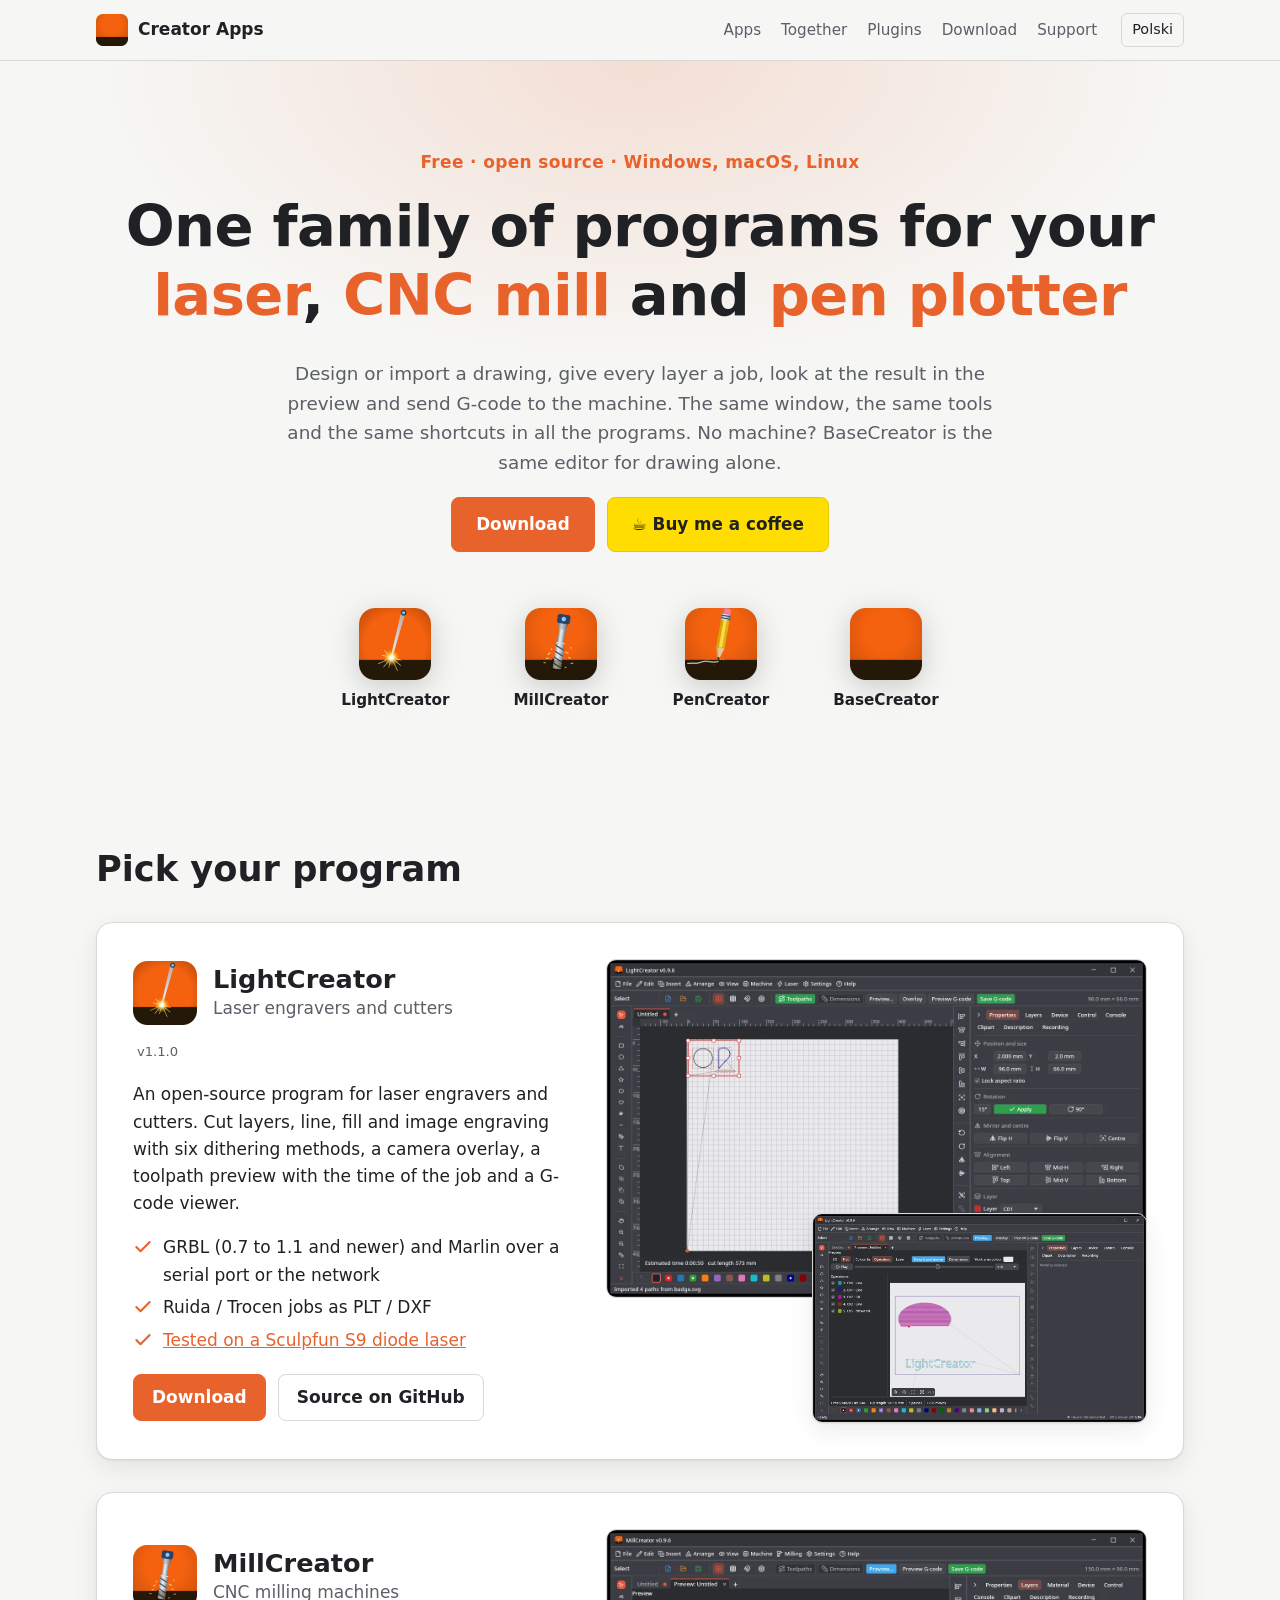
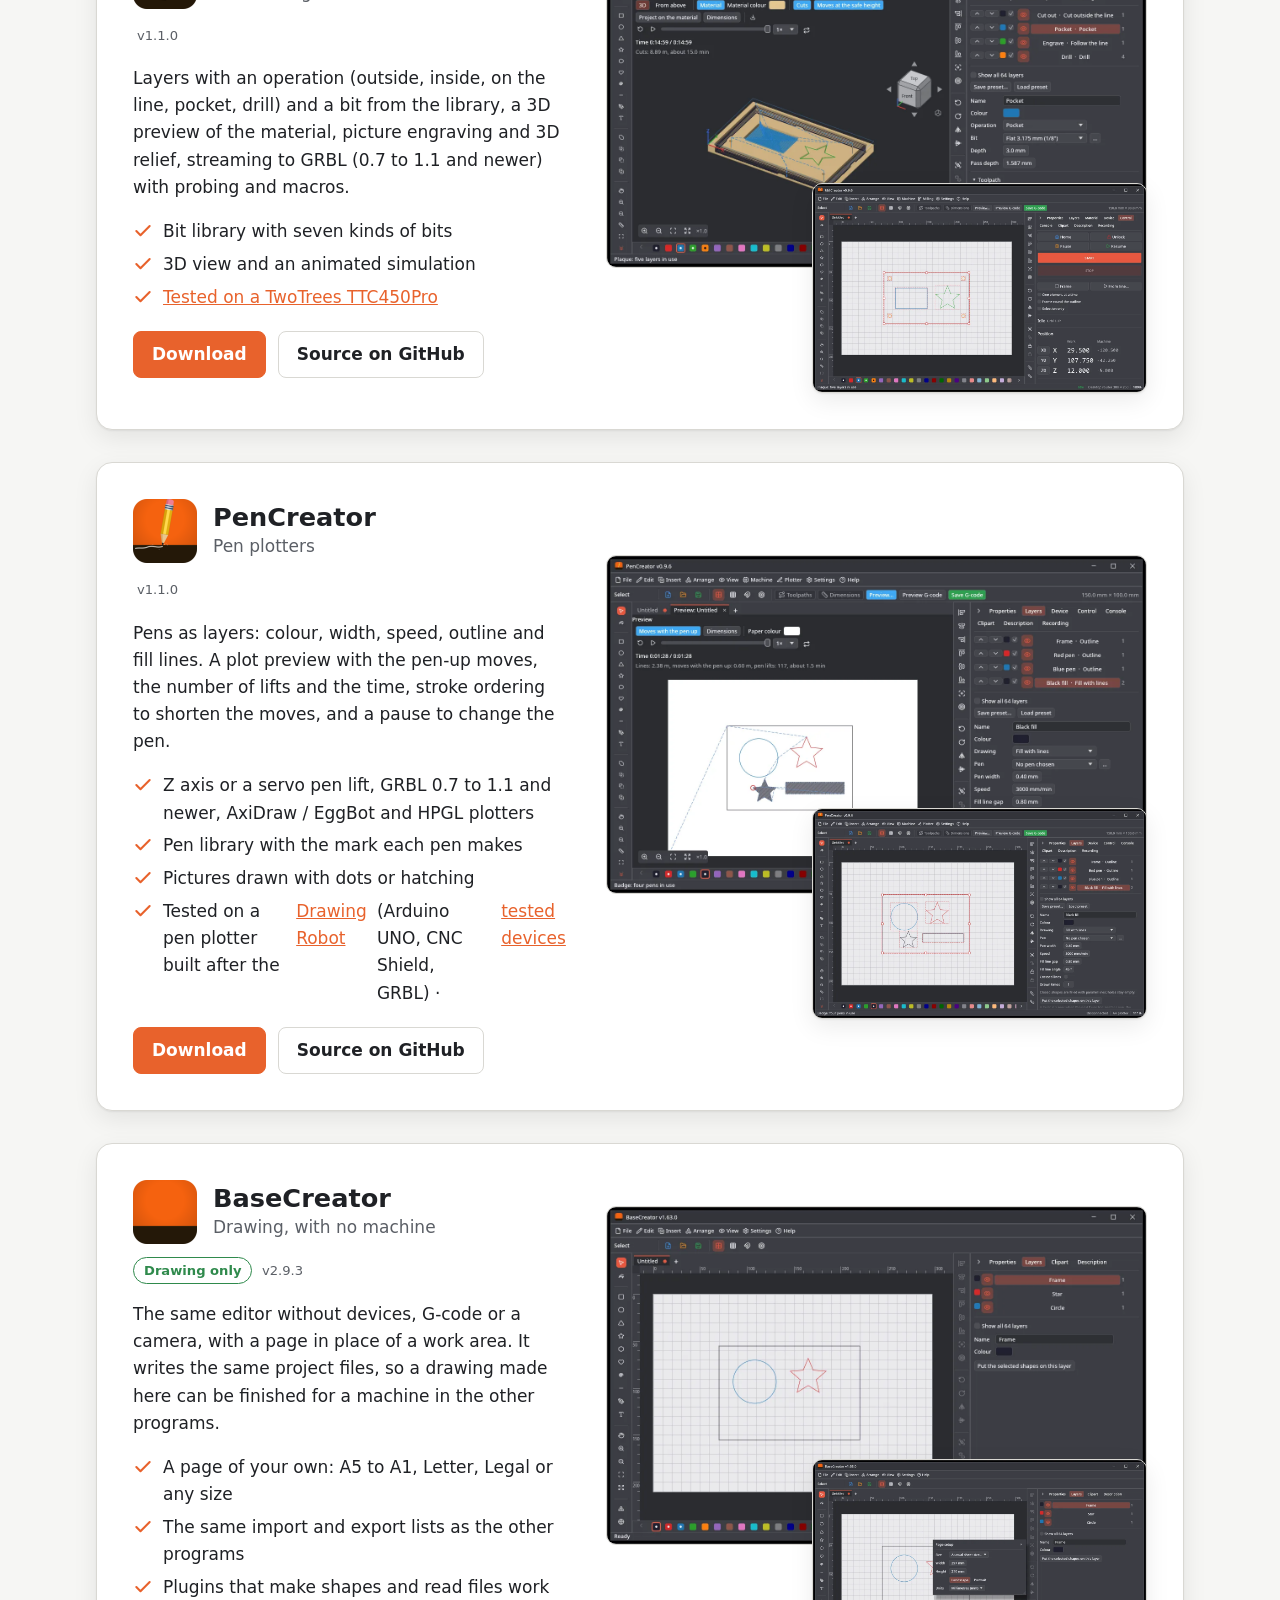
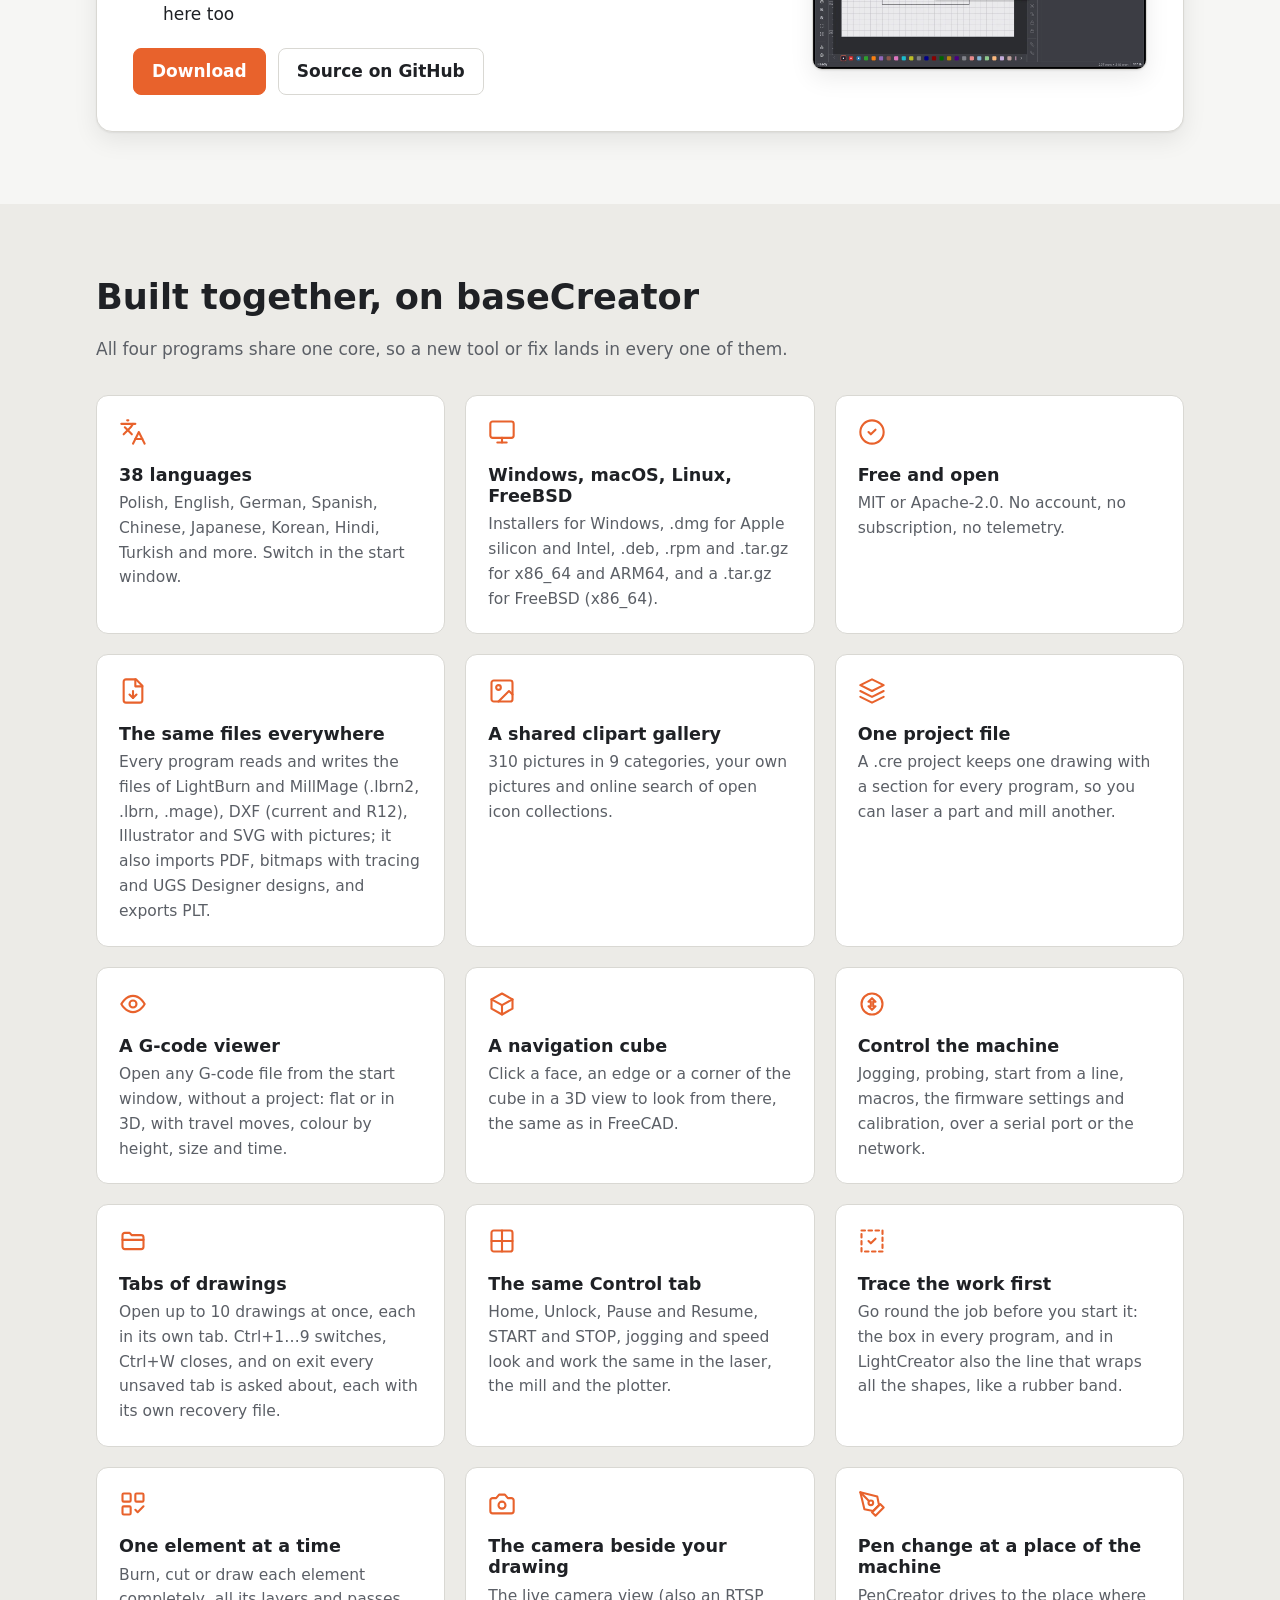
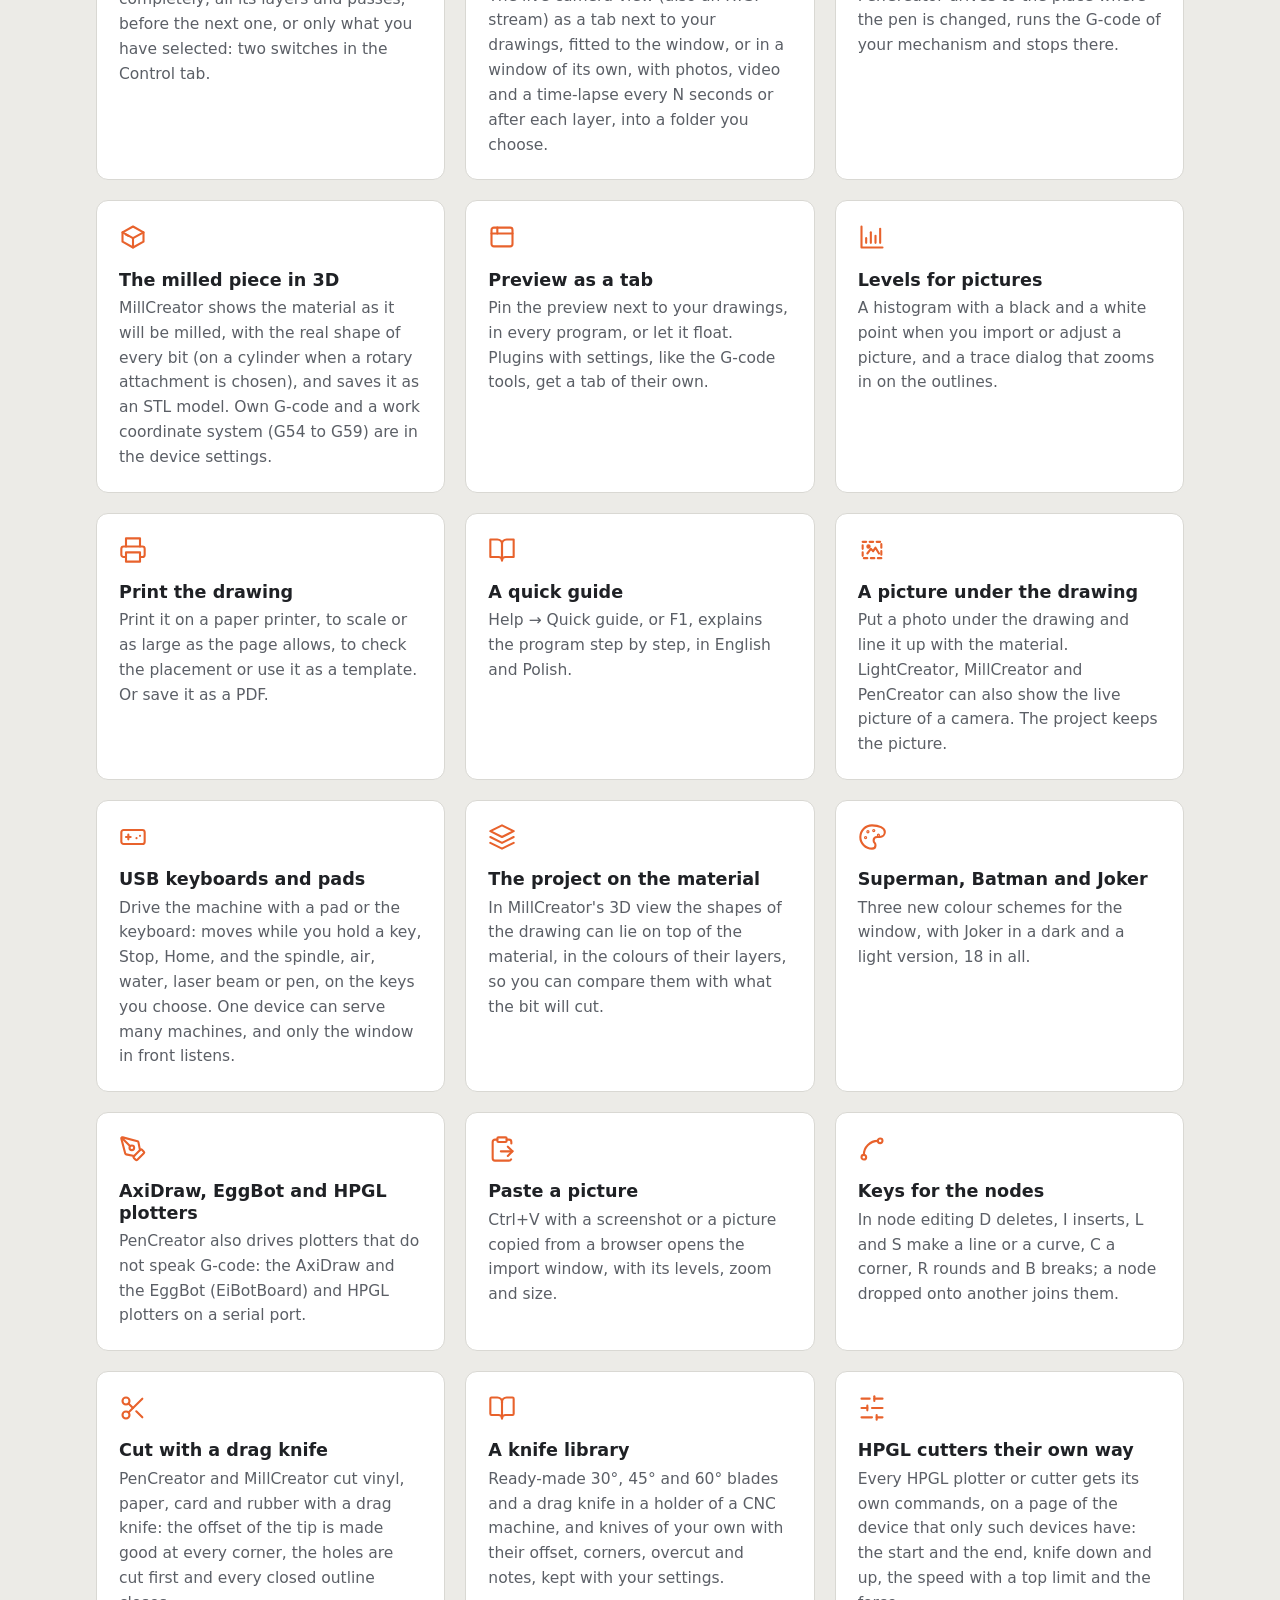
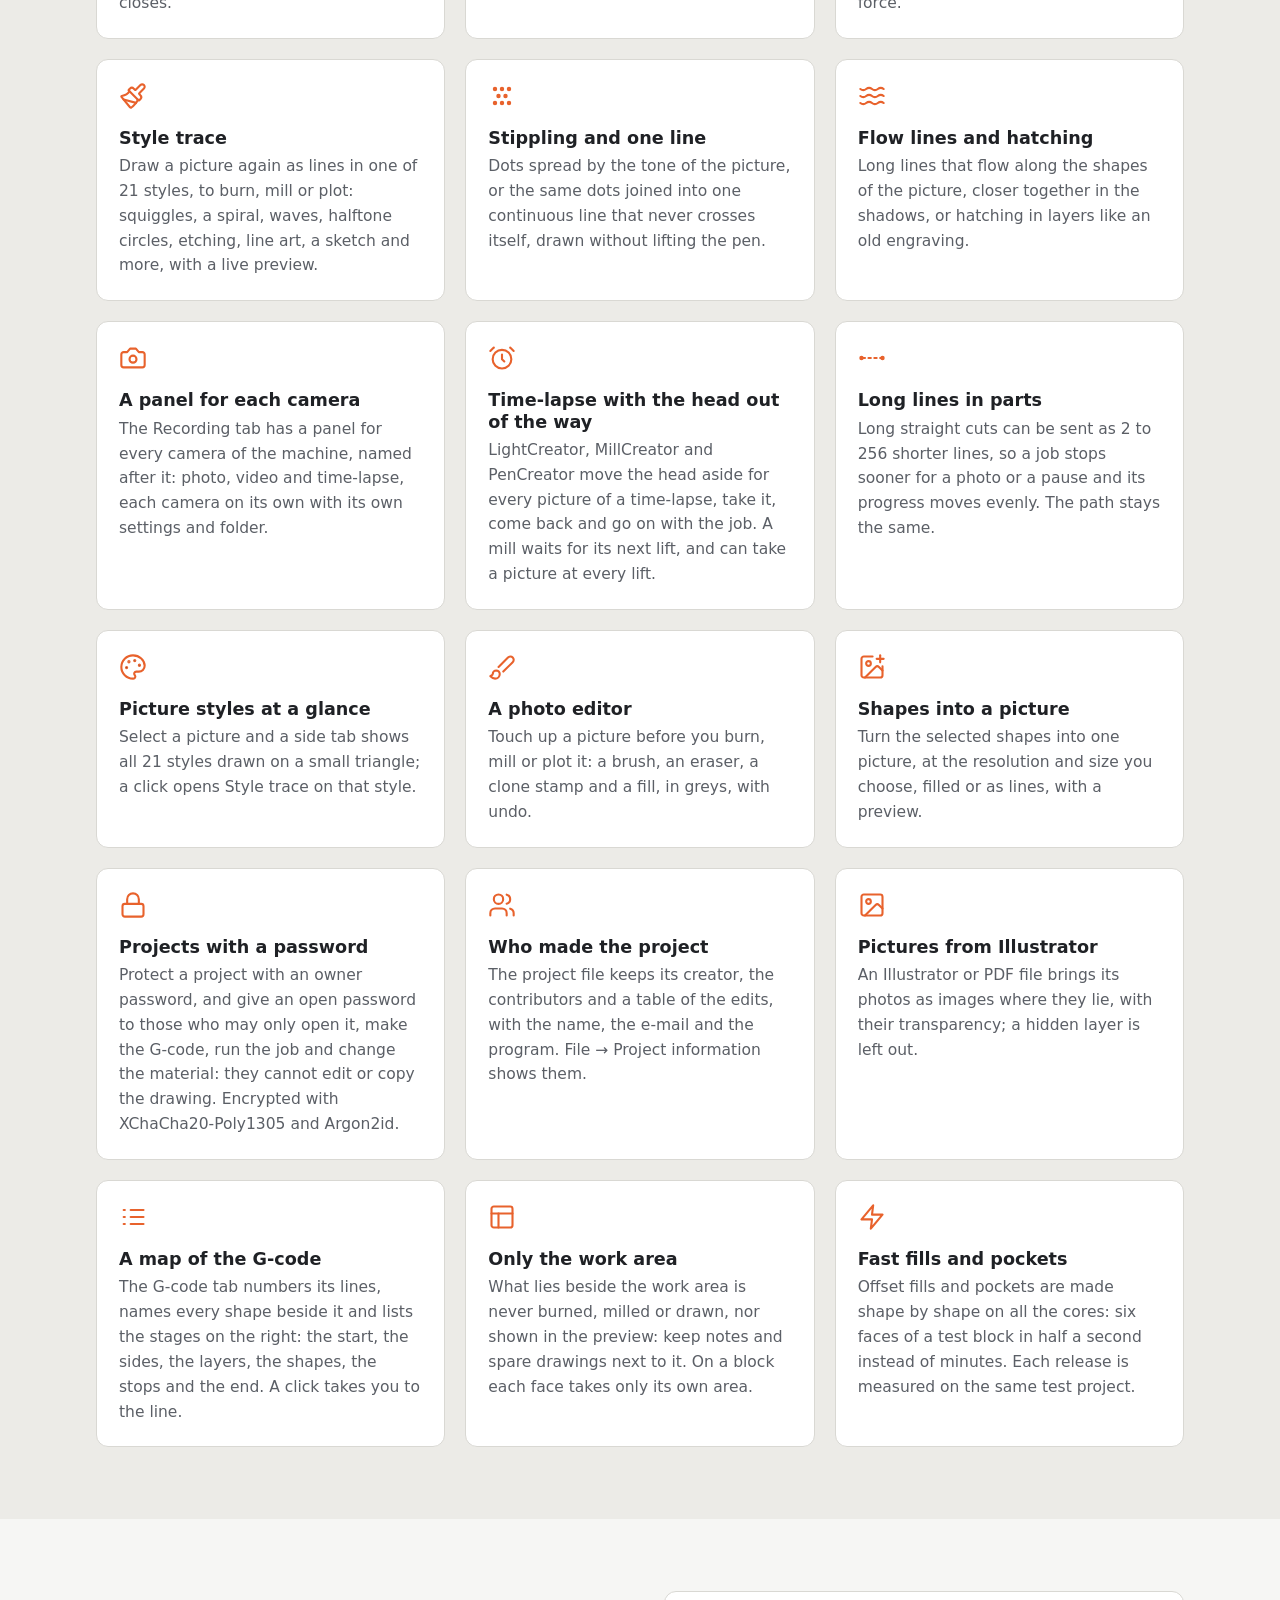
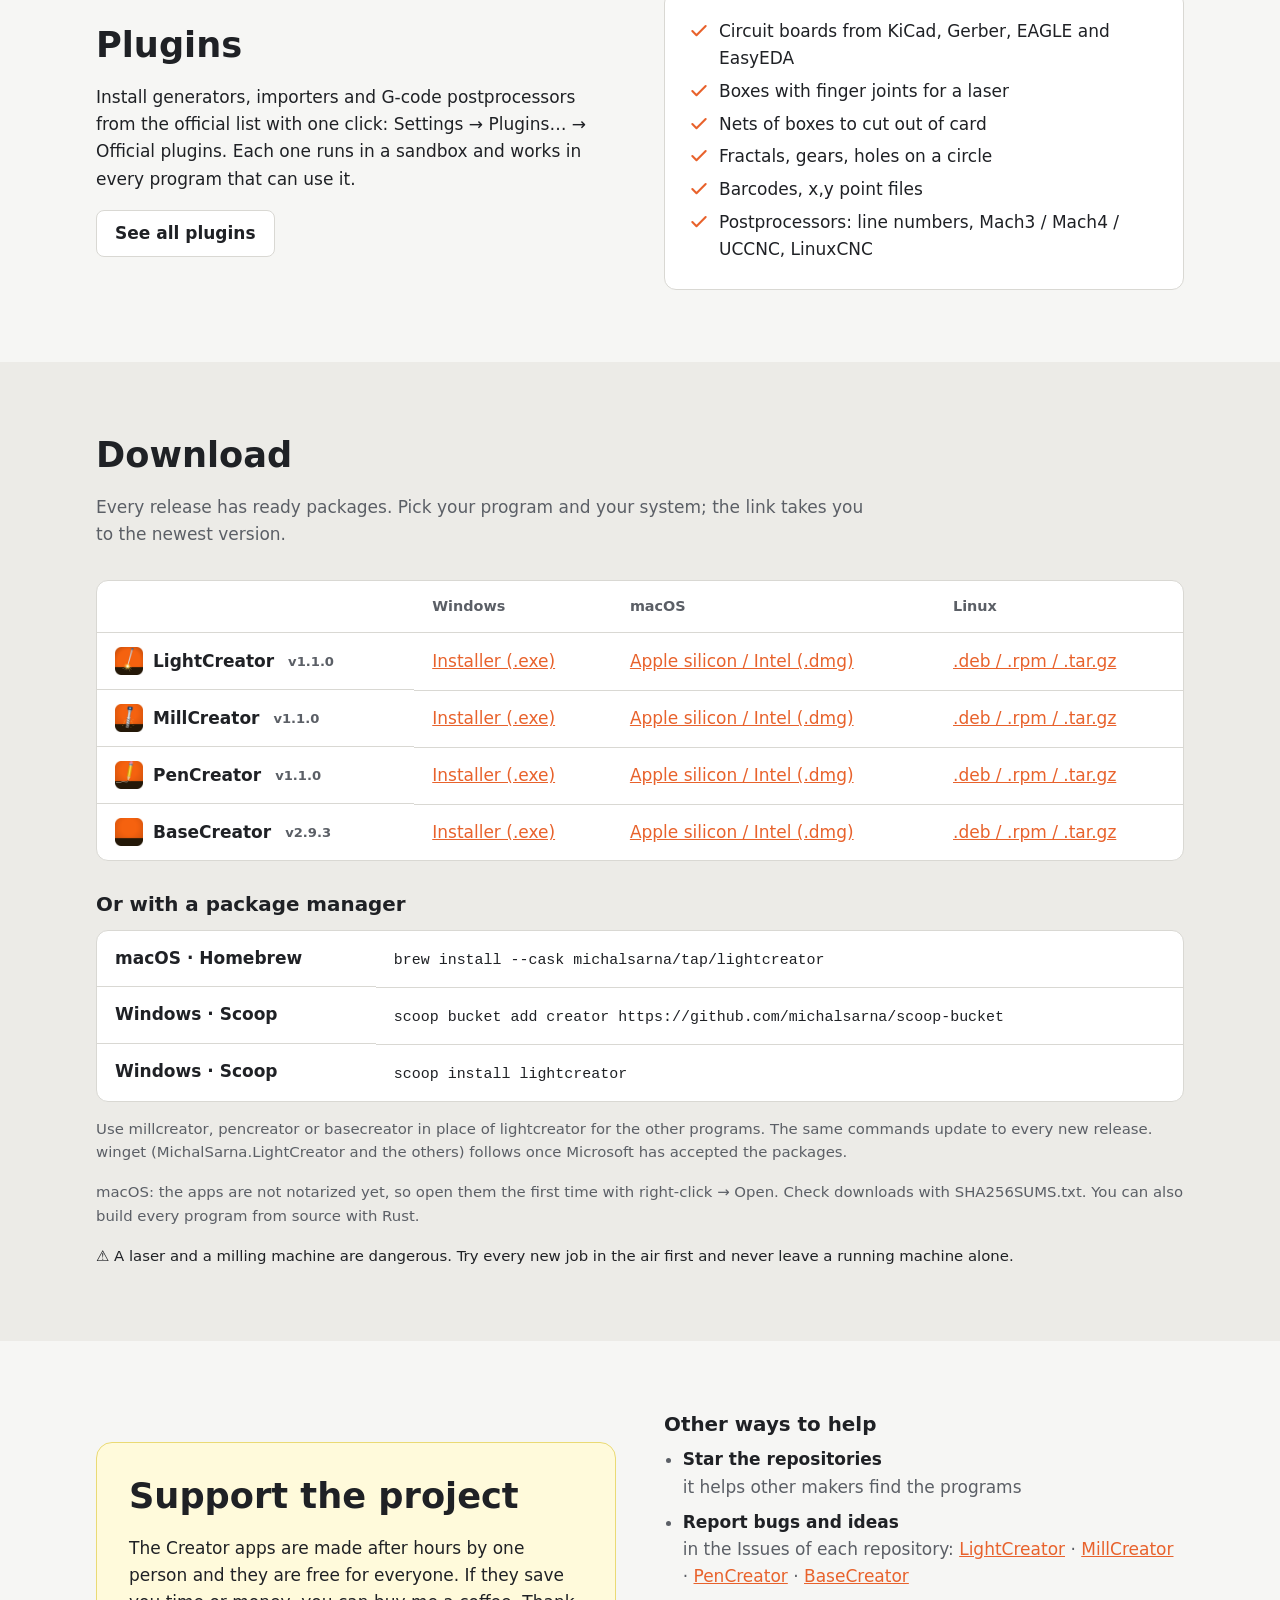
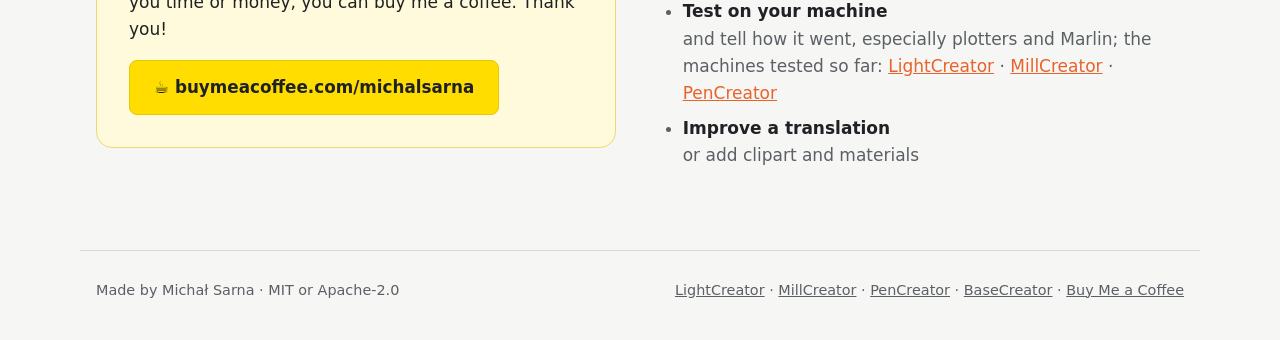
==== commit 22c478d6: "v1.1.0; tiles: a map of the G-code, only the work area, fast fills and pockets Co-Authored-By: Claud" ====
--- a/index.html
+++ b/index.html
@@ -27,7 +27,7 @@
    "description": "An open-source program for laser engravers and cutters. Cut layers, line, fill and image engraving with six dithering methods, a camera overlay, a toolpath preview with the time of the job and a G-code viewer.",
    "applicationCategory": "DesignApplication",
    "operatingSystem": "Windows, macOS, Linux, FreeBSD",
-   "softwareVersion": "1.0.0",
+   "softwareVersion": "1.1.0",
    "url": "https://github.com/michalsarna/LightCreator",
    "downloadUrl": "https://github.com/michalsarna/LightCreator/releases/latest",
    "license": [
@@ -50,7 +50,7 @@
    "description": "Layers with an operation (outside, inside, on the line, pocket, drill) and a bit from the library, a 3D preview of the material, picture engraving and 3D relief, streaming to GRBL (0.7 to 1.1 and newer) with probing and macros.",
    "applicationCategory": "DesignApplication",
    "operatingSystem": "Windows, macOS, Linux, FreeBSD",
-   "softwareVersion": "1.0.0",
+   "softwareVersion": "1.1.0",
    "url": "https://github.com/michalsarna/MillCreator",
    "downloadUrl": "https://github.com/michalsarna/MillCreator/releases/latest",
    "license": [
@@ -73,7 +73,7 @@
    "description": "Pens as layers: colour, width, speed, outline and fill lines. A plot preview with the pen-up moves, the number of lifts and the time, stroke ordering to shorten the moves, and a pause to change the pen.",
    "applicationCategory": "DesignApplication",
    "operatingSystem": "Windows, macOS, Linux, FreeBSD",
-   "softwareVersion": "1.0.0",
+   "softwareVersion": "1.1.0",
    "url": "https://github.com/michalsarna/PenCreator",
    "downloadUrl": "https://github.com/michalsarna/PenCreator/releases/latest",
    "license": [
@@ -155,7 +155,7 @@
             <img src="img/lightcreator.png" alt="" width="64" height="64">
             <div><h3>LightCreator</h3><p class="tag">Laser engravers and cutters</p></div>
           </header>
-          <span class="ver">v1.0.0</span>
+          <span class="ver">v1.1.0</span>
           <p>An open-source program for laser engravers and cutters. Cut layers, line, fill and image engraving with six dithering methods, a camera overlay, a toolpath preview with the time of the job and a G-code viewer.</p>
           <ul class="checks"><li><svg viewBox="0 0 24 24" aria-hidden="true"><path d="M20 6 9 17l-5-5"/></svg>GRBL (0.7 to 1.1 and newer) and Marlin over a serial port or the network</li><li><svg viewBox="0 0 24 24" aria-hidden="true"><path d="M20 6 9 17l-5-5"/></svg>Ruida / Trocen jobs as PLT / DXF</li><li><svg viewBox="0 0 24 24" aria-hidden="true"><path d="M20 6 9 17l-5-5"/></svg><a href="https://github.com/michalsarna/LightCreator/blob/main/TESTS_ON_DEVICES.md">Tested on a Sculpfun S9 diode laser</a></li></ul>
           <div class="actions">
@@ -171,7 +171,7 @@
             <img src="img/millcreator.png" alt="" width="64" height="64">
             <div><h3>MillCreator</h3><p class="tag">CNC milling machines</p></div>
           </header>
-          <span class="ver">v1.0.0</span>
+          <span class="ver">v1.1.0</span>
           <p>Layers with an operation (outside, inside, on the line, pocket, drill) and a bit from the library, a 3D preview of the material, picture engraving and 3D relief, streaming to GRBL (0.7 to 1.1 and newer) with probing and macros.</p>
           <ul class="checks"><li><svg viewBox="0 0 24 24" aria-hidden="true"><path d="M20 6 9 17l-5-5"/></svg>Bit library with seven kinds of bits</li><li><svg viewBox="0 0 24 24" aria-hidden="true"><path d="M20 6 9 17l-5-5"/></svg>3D view and an animated simulation</li><li><svg viewBox="0 0 24 24" aria-hidden="true"><path d="M20 6 9 17l-5-5"/></svg><a href="https://github.com/michalsarna/MillCreator/blob/main/TESTS_ON_DEVICES.md">Tested on a TwoTrees TTC450Pro</a></li></ul>
           <div class="actions">
@@ -187,7 +187,7 @@
             <img src="img/pencreator.png" alt="" width="64" height="64">
             <div><h3>PenCreator</h3><p class="tag">Pen plotters</p></div>
           </header>
-          <span class="ver">v1.0.0</span>
+          <span class="ver">v1.1.0</span>
           <p>Pens as layers: colour, width, speed, outline and fill lines. A plot preview with the pen-up moves, the number of lifts and the time, stroke ordering to shorten the moves, and a pause to change the pen.</p>
           <ul class="checks"><li><svg viewBox="0 0 24 24" aria-hidden="true"><path d="M20 6 9 17l-5-5"/></svg>Z axis or a servo pen lift, GRBL 0.7 to 1.1 and newer, AxiDraw / EggBot and HPGL plotters</li><li><svg viewBox="0 0 24 24" aria-hidden="true"><path d="M20 6 9 17l-5-5"/></svg>Pen library with the mark each pen makes</li><li><svg viewBox="0 0 24 24" aria-hidden="true"><path d="M20 6 9 17l-5-5"/></svg>Pictures drawn with dots or hatching</li><li><svg viewBox="0 0 24 24" aria-hidden="true"><path d="M20 6 9 17l-5-5"/></svg>Tested on a pen plotter built after the <a href="https://www.printables.com/model/137296-drawing-robot-arduino-uno-cnc-shield-grbl">Drawing Robot</a> (Arduino UNO, CNC Shield, GRBL) · <a href="https://github.com/michalsarna/PenCreator/blob/main/TESTS_ON_DEVICES.md">tested devices</a></li></ul>
           <div class="actions">
@@ -219,7 +219,7 @@
     <div class="wrap">
       <h2>Built together, on baseCreator</h2>
       <p class="sub">All four programs share one core, so a new tool or fix lands in every one of them.</p>
-      <div class="feats"><div class="feat"><svg viewBox="0 0 24 24" aria-hidden="true"><path d="m5 8 6 6"/><path d="m4 14 6-6 2-3"/><path d="M2 5h12"/><path d="M7 2h1"/><path d="m22 22-5-10-5 10"/><path d="M14 18h6"/></svg><h3>38 languages</h3><p>Polish, English, German, Spanish, Chinese, Japanese, Korean, Hindi, Turkish and more. Switch in the start window.</p></div><div class="feat"><svg viewBox="0 0 24 24" aria-hidden="true"><rect x="2" y="3" width="20" height="14" rx="2"/><path d="M8 21h8"/><path d="M12 17v4"/></svg><h3>Windows, macOS, Linux, FreeBSD</h3><p>Installers for Windows, .dmg for Apple silicon and Intel, .deb, .rpm and .tar.gz for x86_64 and ARM64, and a .tar.gz for FreeBSD (x86_64).</p></div><div class="feat"><svg viewBox="0 0 24 24" aria-hidden="true"><path d="M12 2a10 10 0 1 0 0 20 10 10 0 0 0 0-20Z"/><path d="M9 12l2 2 4-4"/></svg><h3>Free and open</h3><p>MIT or Apache-2.0. No account, no subscription, no telemetry.</p></div><div class="feat"><svg viewBox="0 0 24 24" aria-hidden="true"><path d="M14.5 2H6a2 2 0 0 0-2 2v16a2 2 0 0 0 2 2h12a2 2 0 0 0 2-2V7.5Z"/><path d="M14 2v6h6"/><path d="M12 18v-6"/><path d="m9 15 3 3 3-3"/></svg><h3>The same files everywhere</h3><p>Every program reads and writes the files of LightBurn and MillMage (.lbrn2, .lbrn, .mage), DXF (current and R12), Illustrator and SVG with pictures; it also imports PDF, bitmaps with tracing and UGS Designer designs, and exports PLT.</p></div><div class="feat"><svg viewBox="0 0 24 24" aria-hidden="true"><rect x="3" y="3" width="18" height="18" rx="2"/><circle cx="9" cy="9" r="2"/><path d="m21 15-3-3-9 9"/></svg><h3>A shared clipart gallery</h3><p>310 pictures in 9 categories, your own pictures and online search of open icon collections.</p></div><div class="feat"><svg viewBox="0 0 24 24" aria-hidden="true"><path d="M12 2 2 7l10 5 10-5-10-5Z"/><path d="m2 17 10 5 10-5"/><path d="m2 12 10 5 10-5"/></svg><h3>One project file</h3><p>A .cre project keeps one drawing with a section for every program, so you can laser a part and mill another.</p></div><div class="feat"><svg viewBox="0 0 24 24" aria-hidden="true"><path d="M2 12s3.6-7 10-7 10 7 10 7-3.6 7-10 7S2 12 2 12Z"/><circle cx="12" cy="12" r="3"/></svg><h3>A G-code viewer</h3><p>Open any G-code file from the start window, without a project: flat or in 3D, with travel moves, colour by height, size and time.</p></div><div class="feat"><svg viewBox="0 0 24 24" aria-hidden="true"><path d="M21 8 12 3 3 8v8l9 5 9-5Z"/><path d="m3 8 9 5 9-5"/><path d="M12 13v8"/></svg><h3>A navigation cube</h3><p>Click a face, an edge or a corner of the cube in a 3D view to look from there, the same as in FreeCAD.</p></div><div class="feat"><svg viewBox="0 0 24 24" aria-hidden="true"><circle cx="12" cy="12" r="9"/><path d="m12 7 3 3h-2v4h2l-3 3-3-3h2v-4H9Z"/></svg><h3>Control the machine</h3><p>Jogging, probing, start from a line, macros, the firmware settings and calibration, over a serial port or the network.</p></div><div class="feat"><svg viewBox="0 0 24 24" aria-hidden="true"><path d="M3 7a2 2 0 0 1 2-2h4l2 2h8a2 2 0 0 1 2 2v8a2 2 0 0 1-2 2H5a2 2 0 0 1-2-2Z"/><path d="M3 11h18"/></svg><h3>Tabs of drawings</h3><p>Open up to 10 drawings at once, each in its own tab. Ctrl+1…9 switches, Ctrl+W closes, and on exit every unsaved tab is asked about, each with its own recovery file.</p></div><div class="feat"><svg viewBox="0 0 24 24" aria-hidden="true"><rect x="3" y="3" width="18" height="18" rx="2"/><path d="M3 12h18"/><path d="M12 3v18"/></svg><h3>The same Control tab</h3><p>Home, Unlock, Pause and Resume, START and STOP, jogging and speed look and work the same in the laser, the mill and the plotter.</p></div><div class="feat"><svg viewBox="0 0 24 24" aria-hidden="true"><path d="M3 3h18v18H3Z" stroke-dasharray="3 3"/><path d="m9 12 2 2 4-4"/></svg><h3>Trace the work first</h3><p>Go round the job before you start it: the box in every program, and in LightCreator also the line that wraps all the shapes, like a rubber band.</p></div><div class="feat"><svg viewBox="0 0 24 24" aria-hidden="true"><rect x="3" y="3" width="7" height="7" rx="1"/><rect x="14" y="3" width="7" height="7" rx="1"/><rect x="3" y="14" width="7" height="7" rx="1"/><path d="m14 17 2 2 5-5"/></svg><h3>One element at a time</h3><p>Burn, cut or draw each element completely, all its layers and passes, before the next one, or only what you have selected: two switches in the Control tab.</p></div><div class="feat"><svg viewBox="0 0 24 24" aria-hidden="true"><path d="M14.5 4h-5L7 7H4a2 2 0 0 0-2 2v9a2 2 0 0 0 2 2h16a2 2 0 0 0 2-2V9a2 2 0 0 0-2-2h-3Z"/><circle cx="12" cy="13" r="3"/></svg><h3>The camera beside your drawing</h3><p>The live camera view (also an RTSP stream) as a tab next to your drawings, fitted to the window, or in a window of its own, with photos, video and a time-lapse every N seconds or after each layer, into a folder you choose.</p></div><div class="feat"><svg viewBox="0 0 24 24" aria-hidden="true"><path d="m12 19 7-7 3 3-7 7-3-3Z"/><path d="m18 13-1.5-7.5L2 2l3.5 14.5L13 18l5-5Z"/><path d="m2 2 7.6 7.6"/><circle cx="11" cy="11" r="2"/></svg><h3>Pen change at a place of the machine</h3><p>PenCreator drives to the place where the pen is changed, runs the G-code of your mechanism and stops there.</p></div><div class="feat"><svg viewBox="0 0 24 24" aria-hidden="true"><path d="M21 8 12 3 3 8v8l9 5 9-5Z"/><path d="M3 8l9 5 9-5"/><path d="M12 13v8"/><path d="M8 11l-2-1"/></svg><h3>The milled piece in 3D</h3><p>MillCreator shows the material as it will be milled, with the real shape of every bit (on a cylinder when a rotary attachment is chosen), and saves it as an STL model. Own G-code and a work coordinate system (G54 to G59) are in the device settings.</p></div><div class="feat"><svg viewBox="0 0 24 24" aria-hidden="true"><rect x="3" y="4" width="18" height="16" rx="2"/><path d="M3 9h18"/><path d="M8 4v5"/></svg><h3>Preview as a tab</h3><p>Pin the preview next to your drawings, in every program, or let it float. Plugins with settings, like the G-code tools, get a tab of their own.</p></div><div class="feat"><svg viewBox="0 0 24 24" aria-hidden="true"><path d="M3 3v18h18"/><path d="M7 17v-4"/><path d="M11 17V8"/><path d="M15 17v-6"/><path d="M19 17V5"/></svg><h3>Levels for pictures</h3><p>A histogram with a black and a white point when you import or adjust a picture, and a trace dialog that zooms in on the outlines.</p></div><div class="feat"><svg viewBox="0 0 24 24" aria-hidden="true"><path d="M6 9V2h12v7"/><path d="M6 18H4a2 2 0 0 1-2-2v-5a2 2 0 0 1 2-2h16a2 2 0 0 1 2 2v5a2 2 0 0 1-2 2h-2"/><rect x="6" y="14" width="12" height="8"/></svg><h3>Print the drawing</h3><p>Print it on a paper printer, to scale or as large as the page allows, to check the placement or use it as a template. Or save it as a PDF.</p></div><div class="feat"><svg viewBox="0 0 24 24" aria-hidden="true"><path d="M2 3h6a4 4 0 0 1 4 4v14a3 3 0 0 0-3-3H2Z"/><path d="M22 3h-6a4 4 0 0 0-4 4v14a3 3 0 0 1 3-3h7Z"/></svg><h3>A quick guide</h3><p>Help → Quick guide, or F1, explains the program step by step, in English and Polish.</p></div><div class="feat"><svg viewBox="0 0 24 24" aria-hidden="true"><path d="M4 5h16v14H4Z" stroke-dasharray="3 3"/><path d="m8 15 3-4 2 2 2-3 3 5"/><circle cx="9" cy="9" r="1"/></svg><h3>A picture under the drawing</h3><p>Put a photo under the drawing and line it up with the material. LightCreator, MillCreator and PenCreator can also show the live picture of a camera. The project keeps the picture.</p></div><div class="feat"><svg viewBox="0 0 24 24" aria-hidden="true"><line x1="6" x2="10" y1="12" y2="12"/><line x1="8" x2="8" y1="10" y2="14"/><line x1="15" x2="15.01" y1="13" y2="13"/><line x1="18" x2="18.01" y1="11" y2="11"/><rect x="2" y="6" width="20" height="12" rx="2"/></svg><h3>USB keyboards and pads</h3><p>Drive the machine with a pad or the keyboard: moves while you hold a key, Stop, Home, and the spindle, air, water, laser beam or pen, on the keys you choose. One device can serve many machines, and only the window in front listens.</p></div><div class="feat"><svg viewBox="0 0 24 24" aria-hidden="true"><path d="m12 2 10 5-10 5L2 7l10-5Z"/><path d="m2 12 10 5 10-5"/><path d="m2 17 10 5 10-5"/></svg><h3>The project on the material</h3><p>In MillCreator's 3D view the shapes of the drawing can lie on top of the material, in the colours of their layers, so you can compare them with what the bit will cut.</p></div><div class="feat"><svg viewBox="0 0 24 24" aria-hidden="true"><circle cx="13.5" cy="6.5" r=".5"/><circle cx="17.5" cy="10.5" r=".5"/><circle cx="8.5" cy="7.5" r=".5"/><circle cx="6.5" cy="12.5" r=".5"/><path d="M12 2a10 10 0 0 0 0 20c1.7 0 3-1.3 3-3 0-.8-.3-1.5-.8-2-.5-.5-.8-1.2-.8-2 0-1.7 1.3-3 3-3h2.4c2.3 0 4.2-1.9 4.2-4.2C23 4.3 18 2 12 2Z"/></svg><h3>Superman, Batman and Joker</h3><p>Three new colour schemes for the window, with Joker in a dark and a light version, 18 in all.</p></div><div class="feat"><svg viewBox="0 0 24 24" aria-hidden="true"><path d="M15.707 21.293a1 1 0 0 1-1.414 0l-1.586-1.586a1 1 0 0 1 0-1.414l5.586-5.586a1 1 0 0 1 1.414 0l1.586 1.586a1 1 0 0 1 0 1.414z"/><path d="m18 13-1.375-6.874a1 1 0 0 0-.746-.776L3.235 2.028a1 1 0 0 0-1.207 1.207L5.35 15.879a1 1 0 0 0 .776.746L13 18"/><path d="m2.3 2.3 7.286 7.286"/><circle cx="11" cy="11" r="2"/></svg><h3>AxiDraw, EggBot and HPGL plotters</h3><p>PenCreator also drives plotters that do not speak G-code: the AxiDraw and the EggBot (EiBotBoard) and HPGL plotters on a serial port.</p></div><div class="feat"><svg viewBox="0 0 24 24" aria-hidden="true"><path d="M11 14h10"/><path d="M16 4h2a2 2 0 0 1 2 2v1.344"/><path d="m17 18 4-4-4-4"/><path d="M8 4H6a2 2 0 0 0-2 2v14a2 2 0 0 0 2 2h12a2 2 0 0 0 1.793-1.113"/><rect x="8" y="2" width="8" height="4" rx="1"/></svg><h3>Paste a picture</h3><p>Ctrl+V with a screenshot or a picture copied from a browser opens the import window, with its levels, zoom and size.</p></div><div class="feat"><svg viewBox="0 0 24 24" aria-hidden="true"><circle cx="19" cy="5" r="2"/><circle cx="5" cy="19" r="2"/><path d="M5 17A12 12 0 0 1 17 5"/></svg><h3>Keys for the nodes</h3><p>In node editing D deletes, I inserts, L and S make a line or a curve, C a corner, R rounds and B breaks; a node dropped onto another joins them.</p></div><div class="feat"><svg viewBox="0 0 24 24" aria-hidden="true"><circle cx="6" cy="6" r="3"/><path d="M8.12 8.12 12 12"/><path d="M20 4 8.12 15.88"/><circle cx="6" cy="18" r="3"/><path d="M14.8 14.8 20 20"/></svg><h3>Cut with a drag knife</h3><p>PenCreator and MillCreator cut vinyl, paper, card and rubber with a drag knife: the offset of the tip is made good at every corner, the holes are cut first and every closed outline closes.</p></div><div class="feat"><svg viewBox="0 0 24 24" aria-hidden="true"><path d="M12 7v14"/><path d="M3 18a1 1 0 0 1-1-1V4a1 1 0 0 1 1-1h5a4 4 0 0 1 4 4 4 4 0 0 1 4-4h5a1 1 0 0 1 1 1v13a1 1 0 0 1-1 1h-6a3 3 0 0 0-3 3 3 3 0 0 0-3-3z"/></svg><h3>A knife library</h3><p>Ready-made 30°, 45° and 60° blades and a drag knife in a holder of a CNC machine, and knives of your own with their offset, corners, overcut and notes, kept with your settings.</p></div><div class="feat"><svg viewBox="0 0 24 24" aria-hidden="true"><path d="M21 4h-7"/><path d="M10 4H3"/><path d="M21 12h-9"/><path d="M8 12H3"/><path d="M21 20h-5"/><path d="M12 20H3"/><path d="M14 2v4"/><path d="M8 10v4"/><path d="M16 18v4"/></svg><h3>HPGL cutters their own way</h3><p>Every HPGL plotter or cutter gets its own commands, on a page of the device that only such devices have: the start and the end, knife down and up, the speed with a top limit and the force.</p></div><div class="feat"><svg viewBox="0 0 24 24" aria-hidden="true"><path d="m14.622 17.897-10.68-2.913"/><path d="M18.376 2.622a1 1 0 1 1 3.002 3.002L17.36 9.643a.5.5 0 0 0 0 .707l.944.944a2.41 2.41 0 0 1 0 3.408l-.944.944a.5.5 0 0 1-.707 0L8.354 7.348a.5.5 0 0 1 0-.707l.944-.944a2.41 2.41 0 0 1 3.408 0l.944.944a.5.5 0 0 0 .707 0z"/><path d="M9 8c-1.804 2.71-3.97 3.46-6.583 3.948a.507.507 0 0 0-.302.819l7.32 8.883a1 1 0 0 0 1.185.204C12.735 20.405 16 16.792 16 15"/></svg><h3>Style trace</h3><p>Draw a picture again as lines in one of 21 styles, to burn, mill or plot: squiggles, a spiral, waves, halftone circles, etching, line art, a sketch and more, with a live preview.</p></div><div class="feat"><svg viewBox="0 0 24 24" aria-hidden="true"><circle cx="6" cy="6" r="1"/><circle cx="12" cy="6" r="1"/><circle cx="18" cy="6" r="1"/><circle cx="9" cy="12" r="1"/><circle cx="15" cy="12" r="1"/><circle cx="6" cy="18" r="1"/><circle cx="12" cy="18" r="1"/><circle cx="18" cy="18" r="1"/></svg><h3>Stippling and one line</h3><p>Dots spread by the tone of the picture, or the same dots joined into one continuous line that never crosses itself, drawn without lifting the pen.</p></div><div class="feat"><svg viewBox="0 0 24 24" aria-hidden="true"><path d="M2 6c.6.5 1.2 1 2.5 1C7 7 7 5 9.5 5c2.6 0 2.4 2 5 2 2.5 0 2.5-2 5-2 1.3 0 1.9.5 2.5 1"/><path d="M2 12c.6.5 1.2 1 2.5 1 2.5 0 2.5-2 5-2 2.6 0 2.4 2 5 2 2.5 0 2.5-2 5-2 1.3 0 1.9.5 2.5 1"/><path d="M2 18c.6.5 1.2 1 2.5 1 2.5 0 2.5-2 5-2 2.6 0 2.4 2 5 2 2.5 0 2.5-2 5-2 1.3 0 1.9.5 2.5 1"/></svg><h3>Flow lines and hatching</h3><p>Long lines that flow along the shapes of the picture, closer together in the shadows, or hatching in layers like an old engraving.</p></div><div class="feat"><svg viewBox="0 0 24 24" aria-hidden="true"><path d="M14.5 4h-5L7 7H4a2 2 0 0 0-2 2v9a2 2 0 0 0 2 2h16a2 2 0 0 0 2-2V9a2 2 0 0 0-2-2h-3l-2.5-3z"/><circle cx="12" cy="13" r="3"/></svg><h3>A panel for each camera</h3><p>The Recording tab has a panel for every camera of the machine, named after it: photo, video and time-lapse, each camera on its own with its own settings and folder.</p></div><div class="feat"><svg viewBox="0 0 24 24" aria-hidden="true"><circle cx="12" cy="13" r="8"/><path d="M12 9v4l2 2"/><path d="M5 3 2 6"/><path d="m22 6-3-3"/></svg><h3>Time-lapse with the head out of the way</h3><p>LightCreator, MillCreator and PenCreator move the head aside for every picture of a time-lapse, take it, come back and go on with the job. A mill waits for its next lift, and can take a picture at every lift.</p></div><div class="feat"><svg viewBox="0 0 24 24" aria-hidden="true"><path d="M3 12h3"/><path d="M9 12h2"/><path d="M14 12h2"/><path d="M19 12h2"/><circle cx="3" cy="12" r="1"/><circle cx="21" cy="12" r="1"/></svg><h3>Long lines in parts</h3><p>Long straight cuts can be sent as 2 to 256 shorter lines, so a job stops sooner for a photo or a pause and its progress moves evenly. The path stays the same.</p></div><div class="feat"><svg viewBox="0 0 24 24" aria-hidden="true"><path d="M12 22a1 1 0 0 1 0-20 10 9 0 0 1 10 9 5 5 0 0 1-5 5h-2.25a1.75 1.75 0 0 0-1.4 2.8l.3.4a1.75 1.75 0 0 1-1.4 2.8z" /> <circle cx="13.5" cy="6.5" r=".5" fill="currentColor" /> <circle cx="17.5" cy="10.5" r=".5" fill="currentColor" /> <circle cx="6.5" cy="12.5" r=".5" fill="currentColor" /> <circle cx="8.5" cy="7.5" r=".5" fill="currentColor" /></svg><h3>Picture styles at a glance</h3><p>Select a picture and a side tab shows all 21 styles drawn on a small triangle; a click opens Style trace on that style.</p></div><div class="feat"><svg viewBox="0 0 24 24" aria-hidden="true"><path d="m9.06 11.9 8.07-8.06a2.85 2.85 0 1 1 4.03 4.03l-8.06 8.08" /> <path d="M7.07 14.94c-1.66 0-3 1.35-3 3.02 0 1.33-2.5 1.52-2 2.02 1.08 1.1 2.49 2.02 4 2.02 2.2 0 4-1.8 4-4.04a3.01 3.01 0 0 0-3-3.02z" /></svg><h3>A photo editor</h3><p>Touch up a picture before you burn, mill or plot it: a brush, an eraser, a clone stamp and a fill, in greys, with undo.</p></div><div class="feat"><svg viewBox="0 0 24 24" aria-hidden="true"><path d="M16 5h6" /> <path d="M19 2v6" /> <path d="M21 11.5V19a2 2 0 0 1-2 2H5a2 2 0 0 1-2-2V5a2 2 0 0 1 2-2h7.5" /> <path d="m21 15-3.086-3.086a2 2 0 0 0-2.828 0L6 21" /> <circle cx="9" cy="9" r="2" /></svg><h3>Shapes into a picture</h3><p>Turn the selected shapes into one picture, at the resolution and size you choose, filled or as lines, with a preview.</p></div><div class="feat"><svg viewBox="0 0 24 24" aria-hidden="true"><rect width="18" height="11" x="3" y="11" rx="2" ry="2" /> <path d="M7 11V7a5 5 0 0 1 10 0v4" /></svg><h3>Projects with a password</h3><p>Protect a project with an owner password, and give an open password to those who may only open it, make the G-code, run the job and change the material: they cannot edit or copy the drawing. Encrypted with XChaCha20-Poly1305 and Argon2id.</p></div><div class="feat"><svg viewBox="0 0 24 24" aria-hidden="true"><path d="M16 21v-2a4 4 0 0 0-4-4H6a4 4 0 0 0-4 4v2" /> <circle cx="9" cy="7" r="4" /> <path d="M22 21v-2a4 4 0 0 0-3-3.87" /> <path d="M16 3.13a4 4 0 0 1 0 7.75" /></svg><h3>Who made the project</h3><p>The project file keeps its creator, the contributors and a table of the edits, with the name, the e-mail and the program. File → Project information shows them.</p></div><div class="feat"><svg viewBox="0 0 24 24" aria-hidden="true"><rect width="18" height="18" x="3" y="3" rx="2" ry="2" /> <circle cx="9" cy="9" r="2" /> <path d="m21 15-3.086-3.086a2 2 0 0 0-2.828 0L6 21" /></svg><h3>Pictures from Illustrator</h3><p>An Illustrator or PDF file brings its photos as images where they lie, with their transparency; a hidden layer is left out.</p></div></div>
+      <div class="feats"><div class="feat"><svg viewBox="0 0 24 24" aria-hidden="true"><path d="m5 8 6 6"/><path d="m4 14 6-6 2-3"/><path d="M2 5h12"/><path d="M7 2h1"/><path d="m22 22-5-10-5 10"/><path d="M14 18h6"/></svg><h3>38 languages</h3><p>Polish, English, German, Spanish, Chinese, Japanese, Korean, Hindi, Turkish and more. Switch in the start window.</p></div><div class="feat"><svg viewBox="0 0 24 24" aria-hidden="true"><rect x="2" y="3" width="20" height="14" rx="2"/><path d="M8 21h8"/><path d="M12 17v4"/></svg><h3>Windows, macOS, Linux, FreeBSD</h3><p>Installers for Windows, .dmg for Apple silicon and Intel, .deb, .rpm and .tar.gz for x86_64 and ARM64, and a .tar.gz for FreeBSD (x86_64).</p></div><div class="feat"><svg viewBox="0 0 24 24" aria-hidden="true"><path d="M12 2a10 10 0 1 0 0 20 10 10 0 0 0 0-20Z"/><path d="M9 12l2 2 4-4"/></svg><h3>Free and open</h3><p>MIT or Apache-2.0. No account, no subscription, no telemetry.</p></div><div class="feat"><svg viewBox="0 0 24 24" aria-hidden="true"><path d="M14.5 2H6a2 2 0 0 0-2 2v16a2 2 0 0 0 2 2h12a2 2 0 0 0 2-2V7.5Z"/><path d="M14 2v6h6"/><path d="M12 18v-6"/><path d="m9 15 3 3 3-3"/></svg><h3>The same files everywhere</h3><p>Every program reads and writes the files of LightBurn and MillMage (.lbrn2, .lbrn, .mage), DXF (current and R12), Illustrator and SVG with pictures; it also imports PDF, bitmaps with tracing and UGS Designer designs, and exports PLT.</p></div><div class="feat"><svg viewBox="0 0 24 24" aria-hidden="true"><rect x="3" y="3" width="18" height="18" rx="2"/><circle cx="9" cy="9" r="2"/><path d="m21 15-3-3-9 9"/></svg><h3>A shared clipart gallery</h3><p>310 pictures in 9 categories, your own pictures and online search of open icon collections.</p></div><div class="feat"><svg viewBox="0 0 24 24" aria-hidden="true"><path d="M12 2 2 7l10 5 10-5-10-5Z"/><path d="m2 17 10 5 10-5"/><path d="m2 12 10 5 10-5"/></svg><h3>One project file</h3><p>A .cre project keeps one drawing with a section for every program, so you can laser a part and mill another.</p></div><div class="feat"><svg viewBox="0 0 24 24" aria-hidden="true"><path d="M2 12s3.6-7 10-7 10 7 10 7-3.6 7-10 7S2 12 2 12Z"/><circle cx="12" cy="12" r="3"/></svg><h3>A G-code viewer</h3><p>Open any G-code file from the start window, without a project: flat or in 3D, with travel moves, colour by height, size and time.</p></div><div class="feat"><svg viewBox="0 0 24 24" aria-hidden="true"><path d="M21 8 12 3 3 8v8l9 5 9-5Z"/><path d="m3 8 9 5 9-5"/><path d="M12 13v8"/></svg><h3>A navigation cube</h3><p>Click a face, an edge or a corner of the cube in a 3D view to look from there, the same as in FreeCAD.</p></div><div class="feat"><svg viewBox="0 0 24 24" aria-hidden="true"><circle cx="12" cy="12" r="9"/><path d="m12 7 3 3h-2v4h2l-3 3-3-3h2v-4H9Z"/></svg><h3>Control the machine</h3><p>Jogging, probing, start from a line, macros, the firmware settings and calibration, over a serial port or the network.</p></div><div class="feat"><svg viewBox="0 0 24 24" aria-hidden="true"><path d="M3 7a2 2 0 0 1 2-2h4l2 2h8a2 2 0 0 1 2 2v8a2 2 0 0 1-2 2H5a2 2 0 0 1-2-2Z"/><path d="M3 11h18"/></svg><h3>Tabs of drawings</h3><p>Open up to 10 drawings at once, each in its own tab. Ctrl+1…9 switches, Ctrl+W closes, and on exit every unsaved tab is asked about, each with its own recovery file.</p></div><div class="feat"><svg viewBox="0 0 24 24" aria-hidden="true"><rect x="3" y="3" width="18" height="18" rx="2"/><path d="M3 12h18"/><path d="M12 3v18"/></svg><h3>The same Control tab</h3><p>Home, Unlock, Pause and Resume, START and STOP, jogging and speed look and work the same in the laser, the mill and the plotter.</p></div><div class="feat"><svg viewBox="0 0 24 24" aria-hidden="true"><path d="M3 3h18v18H3Z" stroke-dasharray="3 3"/><path d="m9 12 2 2 4-4"/></svg><h3>Trace the work first</h3><p>Go round the job before you start it: the box in every program, and in LightCreator also the line that wraps all the shapes, like a rubber band.</p></div><div class="feat"><svg viewBox="0 0 24 24" aria-hidden="true"><rect x="3" y="3" width="7" height="7" rx="1"/><rect x="14" y="3" width="7" height="7" rx="1"/><rect x="3" y="14" width="7" height="7" rx="1"/><path d="m14 17 2 2 5-5"/></svg><h3>One element at a time</h3><p>Burn, cut or draw each element completely, all its layers and passes, before the next one, or only what you have selected: two switches in the Control tab.</p></div><div class="feat"><svg viewBox="0 0 24 24" aria-hidden="true"><path d="M14.5 4h-5L7 7H4a2 2 0 0 0-2 2v9a2 2 0 0 0 2 2h16a2 2 0 0 0 2-2V9a2 2 0 0 0-2-2h-3Z"/><circle cx="12" cy="13" r="3"/></svg><h3>The camera beside your drawing</h3><p>The live camera view (also an RTSP stream) as a tab next to your drawings, fitted to the window, or in a window of its own, with photos, video and a time-lapse every N seconds or after each layer, into a folder you choose.</p></div><div class="feat"><svg viewBox="0 0 24 24" aria-hidden="true"><path d="m12 19 7-7 3 3-7 7-3-3Z"/><path d="m18 13-1.5-7.5L2 2l3.5 14.5L13 18l5-5Z"/><path d="m2 2 7.6 7.6"/><circle cx="11" cy="11" r="2"/></svg><h3>Pen change at a place of the machine</h3><p>PenCreator drives to the place where the pen is changed, runs the G-code of your mechanism and stops there.</p></div><div class="feat"><svg viewBox="0 0 24 24" aria-hidden="true"><path d="M21 8 12 3 3 8v8l9 5 9-5Z"/><path d="M3 8l9 5 9-5"/><path d="M12 13v8"/><path d="M8 11l-2-1"/></svg><h3>The milled piece in 3D</h3><p>MillCreator shows the material as it will be milled, with the real shape of every bit (on a cylinder when a rotary attachment is chosen), and saves it as an STL model. Own G-code and a work coordinate system (G54 to G59) are in the device settings.</p></div><div class="feat"><svg viewBox="0 0 24 24" aria-hidden="true"><rect x="3" y="4" width="18" height="16" rx="2"/><path d="M3 9h18"/><path d="M8 4v5"/></svg><h3>Preview as a tab</h3><p>Pin the preview next to your drawings, in every program, or let it float. Plugins with settings, like the G-code tools, get a tab of their own.</p></div><div class="feat"><svg viewBox="0 0 24 24" aria-hidden="true"><path d="M3 3v18h18"/><path d="M7 17v-4"/><path d="M11 17V8"/><path d="M15 17v-6"/><path d="M19 17V5"/></svg><h3>Levels for pictures</h3><p>A histogram with a black and a white point when you import or adjust a picture, and a trace dialog that zooms in on the outlines.</p></div><div class="feat"><svg viewBox="0 0 24 24" aria-hidden="true"><path d="M6 9V2h12v7"/><path d="M6 18H4a2 2 0 0 1-2-2v-5a2 2 0 0 1 2-2h16a2 2 0 0 1 2 2v5a2 2 0 0 1-2 2h-2"/><rect x="6" y="14" width="12" height="8"/></svg><h3>Print the drawing</h3><p>Print it on a paper printer, to scale or as large as the page allows, to check the placement or use it as a template. Or save it as a PDF.</p></div><div class="feat"><svg viewBox="0 0 24 24" aria-hidden="true"><path d="M2 3h6a4 4 0 0 1 4 4v14a3 3 0 0 0-3-3H2Z"/><path d="M22 3h-6a4 4 0 0 0-4 4v14a3 3 0 0 1 3-3h7Z"/></svg><h3>A quick guide</h3><p>Help → Quick guide, or F1, explains the program step by step, in English and Polish.</p></div><div class="feat"><svg viewBox="0 0 24 24" aria-hidden="true"><path d="M4 5h16v14H4Z" stroke-dasharray="3 3"/><path d="m8 15 3-4 2 2 2-3 3 5"/><circle cx="9" cy="9" r="1"/></svg><h3>A picture under the drawing</h3><p>Put a photo under the drawing and line it up with the material. LightCreator, MillCreator and PenCreator can also show the live picture of a camera. The project keeps the picture.</p></div><div class="feat"><svg viewBox="0 0 24 24" aria-hidden="true"><line x1="6" x2="10" y1="12" y2="12"/><line x1="8" x2="8" y1="10" y2="14"/><line x1="15" x2="15.01" y1="13" y2="13"/><line x1="18" x2="18.01" y1="11" y2="11"/><rect x="2" y="6" width="20" height="12" rx="2"/></svg><h3>USB keyboards and pads</h3><p>Drive the machine with a pad or the keyboard: moves while you hold a key, Stop, Home, and the spindle, air, water, laser beam or pen, on the keys you choose. One device can serve many machines, and only the window in front listens.</p></div><div class="feat"><svg viewBox="0 0 24 24" aria-hidden="true"><path d="m12 2 10 5-10 5L2 7l10-5Z"/><path d="m2 12 10 5 10-5"/><path d="m2 17 10 5 10-5"/></svg><h3>The project on the material</h3><p>In MillCreator's 3D view the shapes of the drawing can lie on top of the material, in the colours of their layers, so you can compare them with what the bit will cut.</p></div><div class="feat"><svg viewBox="0 0 24 24" aria-hidden="true"><circle cx="13.5" cy="6.5" r=".5"/><circle cx="17.5" cy="10.5" r=".5"/><circle cx="8.5" cy="7.5" r=".5"/><circle cx="6.5" cy="12.5" r=".5"/><path d="M12 2a10 10 0 0 0 0 20c1.7 0 3-1.3 3-3 0-.8-.3-1.5-.8-2-.5-.5-.8-1.2-.8-2 0-1.7 1.3-3 3-3h2.4c2.3 0 4.2-1.9 4.2-4.2C23 4.3 18 2 12 2Z"/></svg><h3>Superman, Batman and Joker</h3><p>Three new colour schemes for the window, with Joker in a dark and a light version, 18 in all.</p></div><div class="feat"><svg viewBox="0 0 24 24" aria-hidden="true"><path d="M15.707 21.293a1 1 0 0 1-1.414 0l-1.586-1.586a1 1 0 0 1 0-1.414l5.586-5.586a1 1 0 0 1 1.414 0l1.586 1.586a1 1 0 0 1 0 1.414z"/><path d="m18 13-1.375-6.874a1 1 0 0 0-.746-.776L3.235 2.028a1 1 0 0 0-1.207 1.207L5.35 15.879a1 1 0 0 0 .776.746L13 18"/><path d="m2.3 2.3 7.286 7.286"/><circle cx="11" cy="11" r="2"/></svg><h3>AxiDraw, EggBot and HPGL plotters</h3><p>PenCreator also drives plotters that do not speak G-code: the AxiDraw and the EggBot (EiBotBoard) and HPGL plotters on a serial port.</p></div><div class="feat"><svg viewBox="0 0 24 24" aria-hidden="true"><path d="M11 14h10"/><path d="M16 4h2a2 2 0 0 1 2 2v1.344"/><path d="m17 18 4-4-4-4"/><path d="M8 4H6a2 2 0 0 0-2 2v14a2 2 0 0 0 2 2h12a2 2 0 0 0 1.793-1.113"/><rect x="8" y="2" width="8" height="4" rx="1"/></svg><h3>Paste a picture</h3><p>Ctrl+V with a screenshot or a picture copied from a browser opens the import window, with its levels, zoom and size.</p></div><div class="feat"><svg viewBox="0 0 24 24" aria-hidden="true"><circle cx="19" cy="5" r="2"/><circle cx="5" cy="19" r="2"/><path d="M5 17A12 12 0 0 1 17 5"/></svg><h3>Keys for the nodes</h3><p>In node editing D deletes, I inserts, L and S make a line or a curve, C a corner, R rounds and B breaks; a node dropped onto another joins them.</p></div><div class="feat"><svg viewBox="0 0 24 24" aria-hidden="true"><circle cx="6" cy="6" r="3"/><path d="M8.12 8.12 12 12"/><path d="M20 4 8.12 15.88"/><circle cx="6" cy="18" r="3"/><path d="M14.8 14.8 20 20"/></svg><h3>Cut with a drag knife</h3><p>PenCreator and MillCreator cut vinyl, paper, card and rubber with a drag knife: the offset of the tip is made good at every corner, the holes are cut first and every closed outline closes.</p></div><div class="feat"><svg viewBox="0 0 24 24" aria-hidden="true"><path d="M12 7v14"/><path d="M3 18a1 1 0 0 1-1-1V4a1 1 0 0 1 1-1h5a4 4 0 0 1 4 4 4 4 0 0 1 4-4h5a1 1 0 0 1 1 1v13a1 1 0 0 1-1 1h-6a3 3 0 0 0-3 3 3 3 0 0 0-3-3z"/></svg><h3>A knife library</h3><p>Ready-made 30°, 45° and 60° blades and a drag knife in a holder of a CNC machine, and knives of your own with their offset, corners, overcut and notes, kept with your settings.</p></div><div class="feat"><svg viewBox="0 0 24 24" aria-hidden="true"><path d="M21 4h-7"/><path d="M10 4H3"/><path d="M21 12h-9"/><path d="M8 12H3"/><path d="M21 20h-5"/><path d="M12 20H3"/><path d="M14 2v4"/><path d="M8 10v4"/><path d="M16 18v4"/></svg><h3>HPGL cutters their own way</h3><p>Every HPGL plotter or cutter gets its own commands, on a page of the device that only such devices have: the start and the end, knife down and up, the speed with a top limit and the force.</p></div><div class="feat"><svg viewBox="0 0 24 24" aria-hidden="true"><path d="m14.622 17.897-10.68-2.913"/><path d="M18.376 2.622a1 1 0 1 1 3.002 3.002L17.36 9.643a.5.5 0 0 0 0 .707l.944.944a2.41 2.41 0 0 1 0 3.408l-.944.944a.5.5 0 0 1-.707 0L8.354 7.348a.5.5 0 0 1 0-.707l.944-.944a2.41 2.41 0 0 1 3.408 0l.944.944a.5.5 0 0 0 .707 0z"/><path d="M9 8c-1.804 2.71-3.97 3.46-6.583 3.948a.507.507 0 0 0-.302.819l7.32 8.883a1 1 0 0 0 1.185.204C12.735 20.405 16 16.792 16 15"/></svg><h3>Style trace</h3><p>Draw a picture again as lines in one of 21 styles, to burn, mill or plot: squiggles, a spiral, waves, halftone circles, etching, line art, a sketch and more, with a live preview.</p></div><div class="feat"><svg viewBox="0 0 24 24" aria-hidden="true"><circle cx="6" cy="6" r="1"/><circle cx="12" cy="6" r="1"/><circle cx="18" cy="6" r="1"/><circle cx="9" cy="12" r="1"/><circle cx="15" cy="12" r="1"/><circle cx="6" cy="18" r="1"/><circle cx="12" cy="18" r="1"/><circle cx="18" cy="18" r="1"/></svg><h3>Stippling and one line</h3><p>Dots spread by the tone of the picture, or the same dots joined into one continuous line that never crosses itself, drawn without lifting the pen.</p></div><div class="feat"><svg viewBox="0 0 24 24" aria-hidden="true"><path d="M2 6c.6.5 1.2 1 2.5 1C7 7 7 5 9.5 5c2.6 0 2.4 2 5 2 2.5 0 2.5-2 5-2 1.3 0 1.9.5 2.5 1"/><path d="M2 12c.6.5 1.2 1 2.5 1 2.5 0 2.5-2 5-2 2.6 0 2.4 2 5 2 2.5 0 2.5-2 5-2 1.3 0 1.9.5 2.5 1"/><path d="M2 18c.6.5 1.2 1 2.5 1 2.5 0 2.5-2 5-2 2.6 0 2.4 2 5 2 2.5 0 2.5-2 5-2 1.3 0 1.9.5 2.5 1"/></svg><h3>Flow lines and hatching</h3><p>Long lines that flow along the shapes of the picture, closer together in the shadows, or hatching in layers like an old engraving.</p></div><div class="feat"><svg viewBox="0 0 24 24" aria-hidden="true"><path d="M14.5 4h-5L7 7H4a2 2 0 0 0-2 2v9a2 2 0 0 0 2 2h16a2 2 0 0 0 2-2V9a2 2 0 0 0-2-2h-3l-2.5-3z"/><circle cx="12" cy="13" r="3"/></svg><h3>A panel for each camera</h3><p>The Recording tab has a panel for every camera of the machine, named after it: photo, video and time-lapse, each camera on its own with its own settings and folder.</p></div><div class="feat"><svg viewBox="0 0 24 24" aria-hidden="true"><circle cx="12" cy="13" r="8"/><path d="M12 9v4l2 2"/><path d="M5 3 2 6"/><path d="m22 6-3-3"/></svg><h3>Time-lapse with the head out of the way</h3><p>LightCreator, MillCreator and PenCreator move the head aside for every picture of a time-lapse, take it, come back and go on with the job. A mill waits for its next lift, and can take a picture at every lift.</p></div><div class="feat"><svg viewBox="0 0 24 24" aria-hidden="true"><path d="M3 12h3"/><path d="M9 12h2"/><path d="M14 12h2"/><path d="M19 12h2"/><circle cx="3" cy="12" r="1"/><circle cx="21" cy="12" r="1"/></svg><h3>Long lines in parts</h3><p>Long straight cuts can be sent as 2 to 256 shorter lines, so a job stops sooner for a photo or a pause and its progress moves evenly. The path stays the same.</p></div><div class="feat"><svg viewBox="0 0 24 24" aria-hidden="true"><path d="M12 22a1 1 0 0 1 0-20 10 9 0 0 1 10 9 5 5 0 0 1-5 5h-2.25a1.75 1.75 0 0 0-1.4 2.8l.3.4a1.75 1.75 0 0 1-1.4 2.8z" /> <circle cx="13.5" cy="6.5" r=".5" fill="currentColor" /> <circle cx="17.5" cy="10.5" r=".5" fill="currentColor" /> <circle cx="6.5" cy="12.5" r=".5" fill="currentColor" /> <circle cx="8.5" cy="7.5" r=".5" fill="currentColor" /></svg><h3>Picture styles at a glance</h3><p>Select a picture and a side tab shows all 21 styles drawn on a small triangle; a click opens Style trace on that style.</p></div><div class="feat"><svg viewBox="0 0 24 24" aria-hidden="true"><path d="m9.06 11.9 8.07-8.06a2.85 2.85 0 1 1 4.03 4.03l-8.06 8.08" /> <path d="M7.07 14.94c-1.66 0-3 1.35-3 3.02 0 1.33-2.5 1.52-2 2.02 1.08 1.1 2.49 2.02 4 2.02 2.2 0 4-1.8 4-4.04a3.01 3.01 0 0 0-3-3.02z" /></svg><h3>A photo editor</h3><p>Touch up a picture before you burn, mill or plot it: a brush, an eraser, a clone stamp and a fill, in greys, with undo.</p></div><div class="feat"><svg viewBox="0 0 24 24" aria-hidden="true"><path d="M16 5h6" /> <path d="M19 2v6" /> <path d="M21 11.5V19a2 2 0 0 1-2 2H5a2 2 0 0 1-2-2V5a2 2 0 0 1 2-2h7.5" /> <path d="m21 15-3.086-3.086a2 2 0 0 0-2.828 0L6 21" /> <circle cx="9" cy="9" r="2" /></svg><h3>Shapes into a picture</h3><p>Turn the selected shapes into one picture, at the resolution and size you choose, filled or as lines, with a preview.</p></div><div class="feat"><svg viewBox="0 0 24 24" aria-hidden="true"><rect width="18" height="11" x="3" y="11" rx="2" ry="2" /> <path d="M7 11V7a5 5 0 0 1 10 0v4" /></svg><h3>Projects with a password</h3><p>Protect a project with an owner password, and give an open password to those who may only open it, make the G-code, run the job and change the material: they cannot edit or copy the drawing. Encrypted with XChaCha20-Poly1305 and Argon2id.</p></div><div class="feat"><svg viewBox="0 0 24 24" aria-hidden="true"><path d="M16 21v-2a4 4 0 0 0-4-4H6a4 4 0 0 0-4 4v2" /> <circle cx="9" cy="7" r="4" /> <path d="M22 21v-2a4 4 0 0 0-3-3.87" /> <path d="M16 3.13a4 4 0 0 1 0 7.75" /></svg><h3>Who made the project</h3><p>The project file keeps its creator, the contributors and a table of the edits, with the name, the e-mail and the program. File → Project information shows them.</p></div><div class="feat"><svg viewBox="0 0 24 24" aria-hidden="true"><rect width="18" height="18" x="3" y="3" rx="2" ry="2" /> <circle cx="9" cy="9" r="2" /> <path d="m21 15-3.086-3.086a2 2 0 0 0-2.828 0L6 21" /></svg><h3>Pictures from Illustrator</h3><p>An Illustrator or PDF file brings its photos as images where they lie, with their transparency; a hidden layer is left out.</p></div><div class="feat"><svg viewBox="0 0 24 24" aria-hidden="true"><path d="M10 6h11"/><path d="M10 12h11"/><path d="M10 18h11"/><path d="M4 6h1"/><path d="M4 12h1"/><path d="M4 18h1"/></svg><h3>A map of the G-code</h3><p>The G-code tab numbers its lines, names every shape beside it and lists the stages on the right: the start, the sides, the layers, the shapes, the stops and the end. A click takes you to the line.</p></div><div class="feat"><svg viewBox="0 0 24 24" aria-hidden="true"><rect x="3" y="3" width="18" height="18" rx="2"/><path d="M3 9h18"/><path d="M9 21V9"/></svg><h3>Only the work area</h3><p>What lies beside the work area is never burned, milled or drawn, nor shown in the preview: keep notes and spare drawings next to it. On a block each face takes only its own area.</p></div><div class="feat"><svg viewBox="0 0 24 24" aria-hidden="true"><path d="M13 2 3 14h9l-1 8 10-12h-9l1-8z"/></svg><h3>Fast fills and pockets</h3><p>Offset fills and pockets are made shape by shape on all the cores: six faces of a test block in half a second instead of minutes. Each release is measured on the same test project.</p></div></div>
     </div>
   </section>
 
@@ -236,13 +236,13 @@
     <div class="wrap">
       <h2>Download</h2>
       <p class="sub">Every release has ready packages. Pick your program and your system; the link takes you to the newest version.</p>
-      <div class="table"><table><thead><tr><td></td><th scope="col">Windows</th><th scope="col">macOS</th><th scope="col">Linux</th></tr></thead><tbody><tr><th scope="row"><img src="img/lightcreator.png" alt="" width="28" height="28">LightCreator <span class="ver">v1.0.0</span></th>
+      <div class="table"><table><thead><tr><td></td><th scope="col">Windows</th><th scope="col">macOS</th><th scope="col">Linux</th></tr></thead><tbody><tr><th scope="row"><img src="img/lightcreator.png" alt="" width="28" height="28">LightCreator <span class="ver">v1.1.0</span></th>
           <td><a href="https://github.com/michalsarna/LightCreator/releases/latest">Installer (.exe)</a></td>
           <td><a href="https://github.com/michalsarna/LightCreator/releases/latest">Apple silicon / Intel (.dmg)</a></td>
-          <td><a href="https://github.com/michalsarna/LightCreator/releases/latest">.deb / .rpm / .tar.gz</a></td></tr><tr><th scope="row"><img src="img/millcreator.png" alt="" width="28" height="28">MillCreator <span class="ver">v1.0.0</span></th>
+          <td><a href="https://github.com/michalsarna/LightCreator/releases/latest">.deb / .rpm / .tar.gz</a></td></tr><tr><th scope="row"><img src="img/millcreator.png" alt="" width="28" height="28">MillCreator <span class="ver">v1.1.0</span></th>
           <td><a href="https://github.com/michalsarna/MillCreator/releases/latest">Installer (.exe)</a></td>
           <td><a href="https://github.com/michalsarna/MillCreator/releases/latest">Apple silicon / Intel (.dmg)</a></td>
-          <td><a href="https://github.com/michalsarna/MillCreator/releases/latest">.deb / .rpm / .tar.gz</a></td></tr><tr><th scope="row"><img src="img/pencreator.png" alt="" width="28" height="28">PenCreator <span class="ver">v1.0.0</span></th>
+          <td><a href="https://github.com/michalsarna/MillCreator/releases/latest">.deb / .rpm / .tar.gz</a></td></tr><tr><th scope="row"><img src="img/pencreator.png" alt="" width="28" height="28">PenCreator <span class="ver">v1.1.0</span></th>
           <td><a href="https://github.com/michalsarna/PenCreator/releases/latest">Installer (.exe)</a></td>
           <td><a href="https://github.com/michalsarna/PenCreator/releases/latest">Apple silicon / Intel (.dmg)</a></td>
           <td><a href="https://github.com/michalsarna/PenCreator/releases/latest">.deb / .rpm / .tar.gz</a></td></tr><tr><th scope="row"><img src="img/basecreator.png" alt="" width="28" height="28">BaseCreator <span class="ver">v2.9.3</span></th>
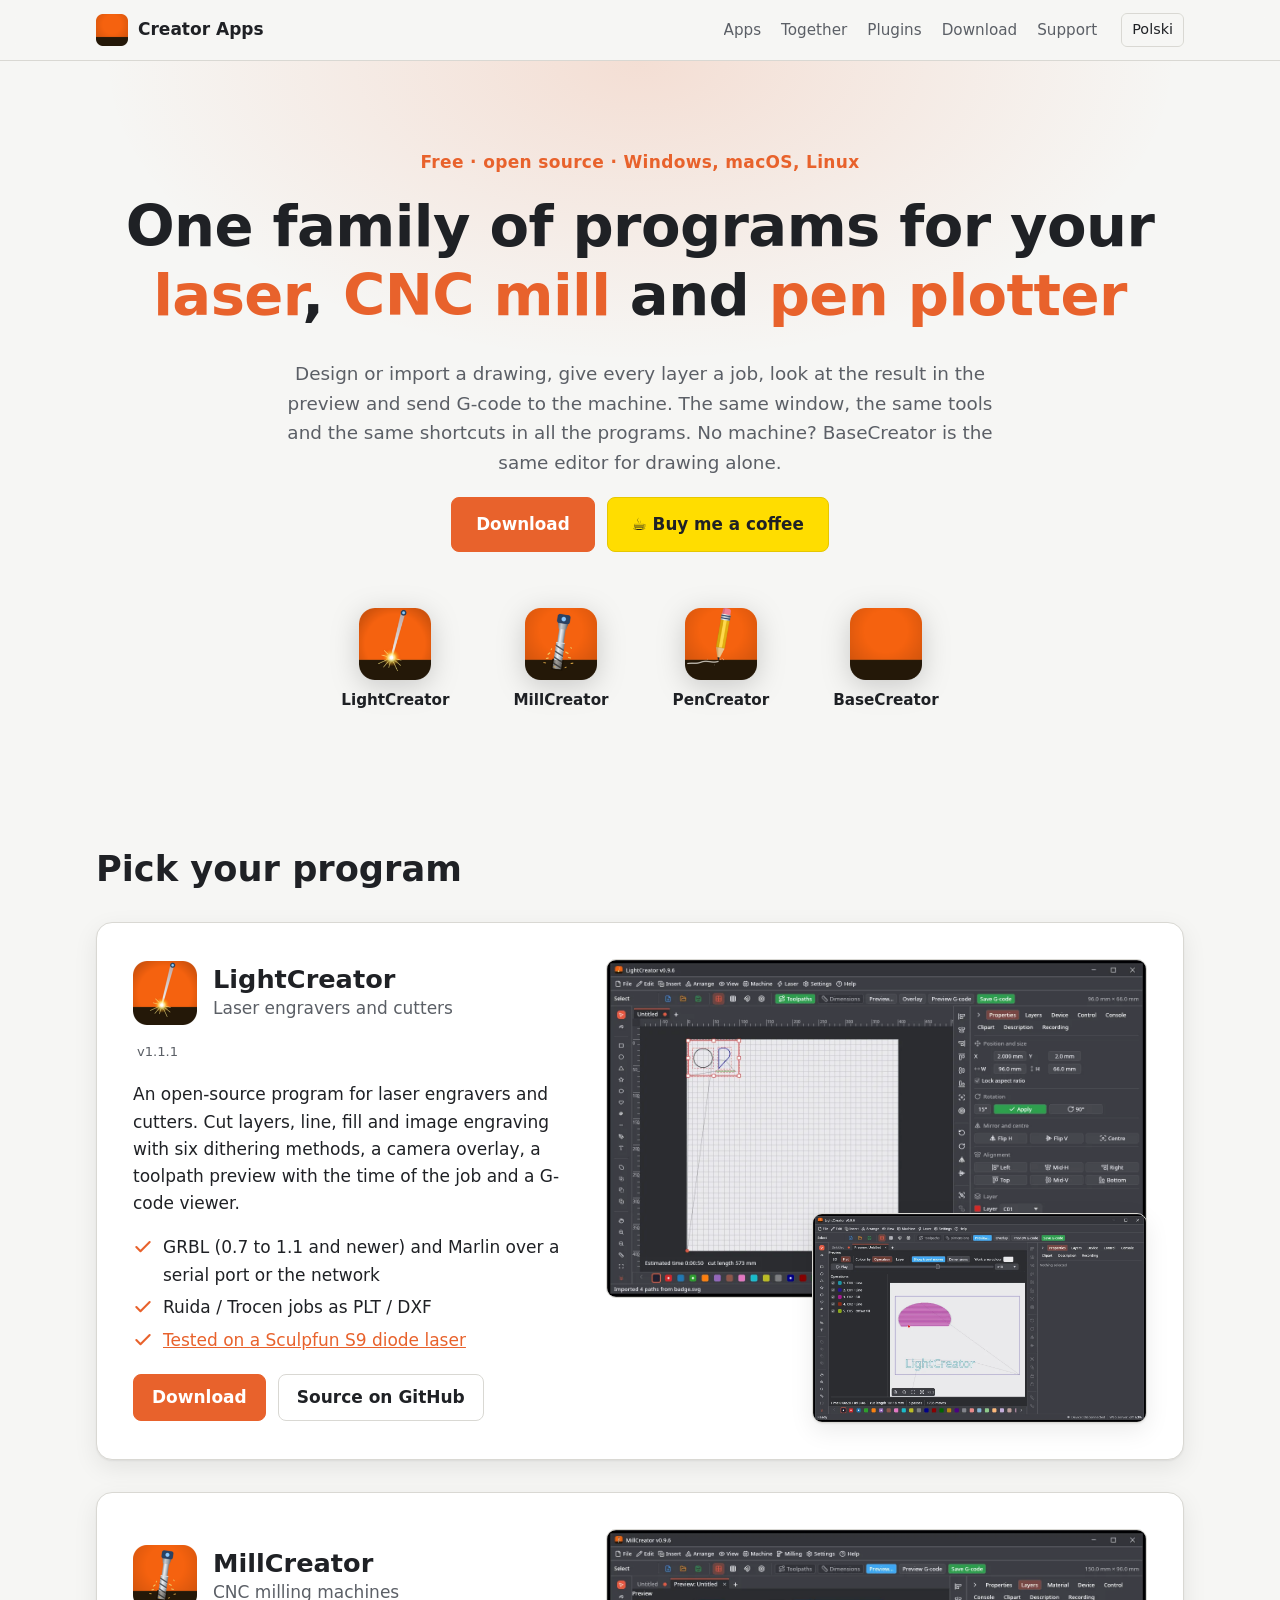
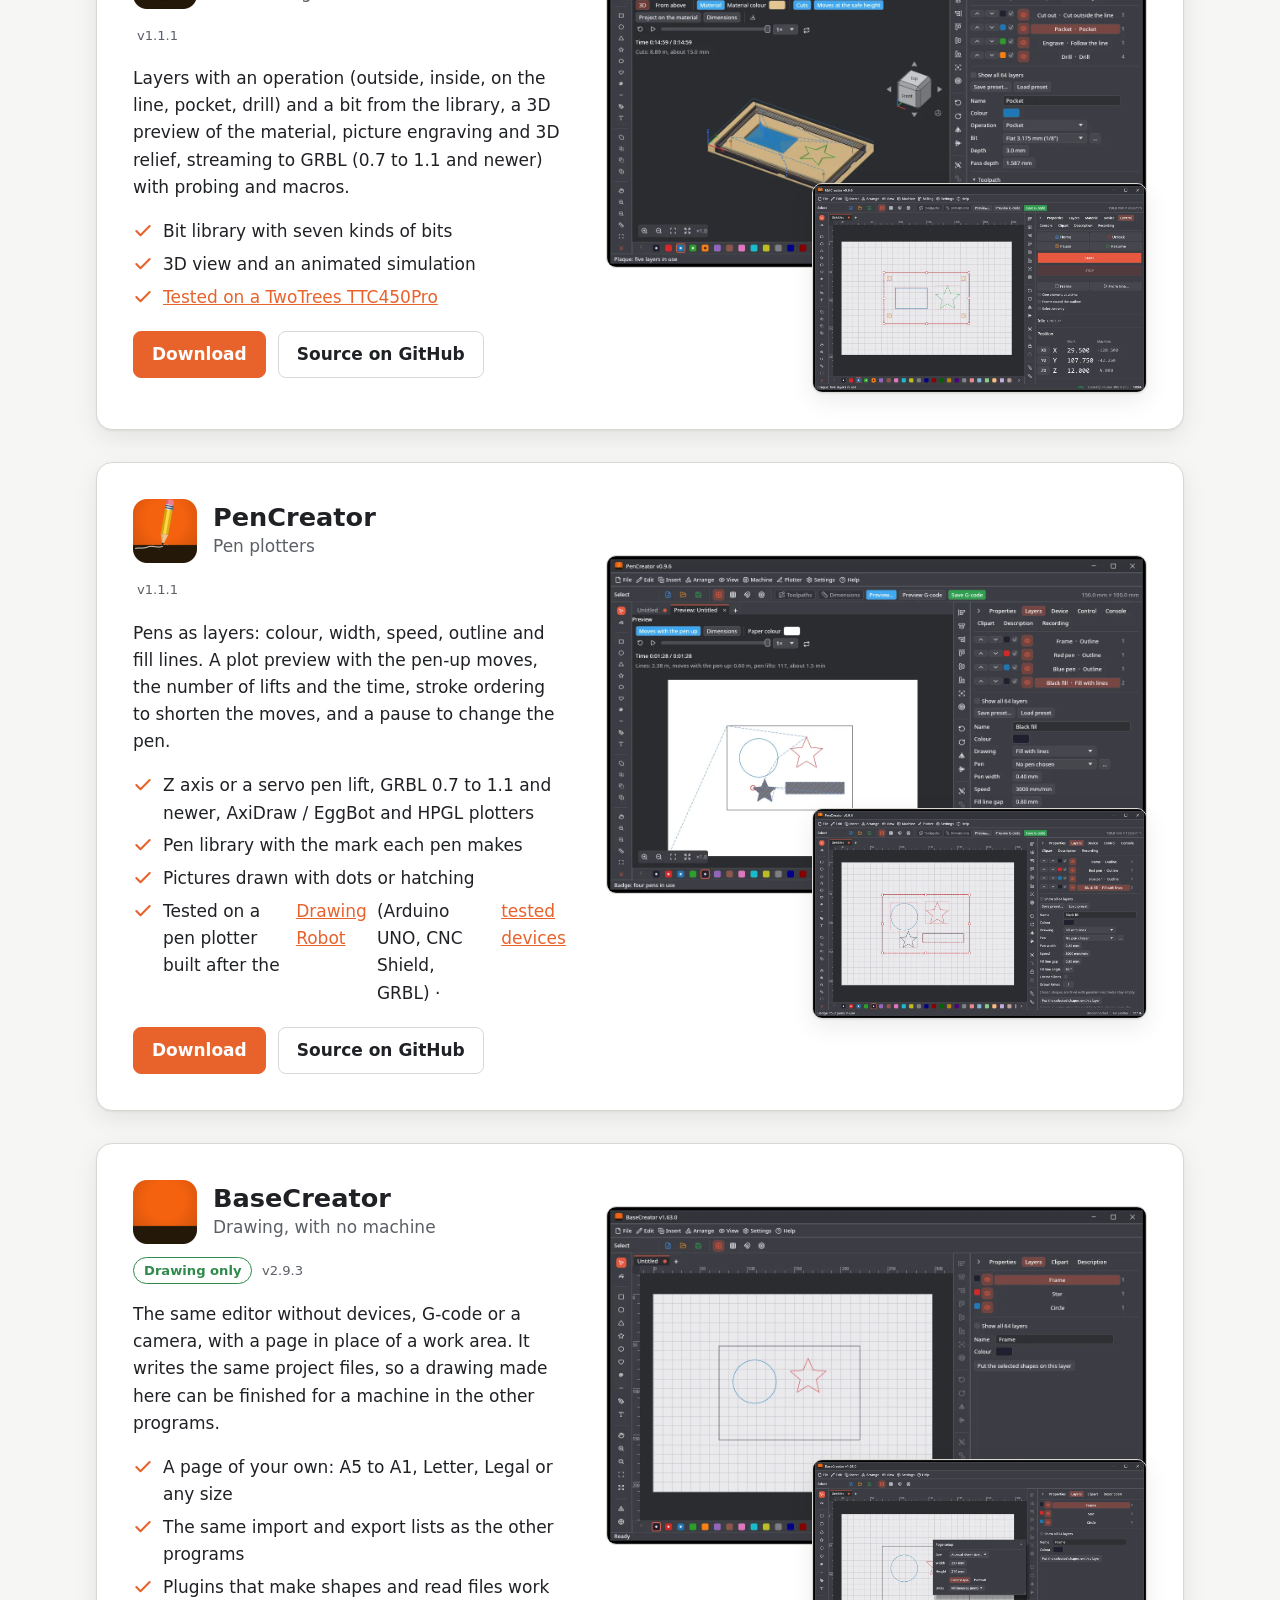
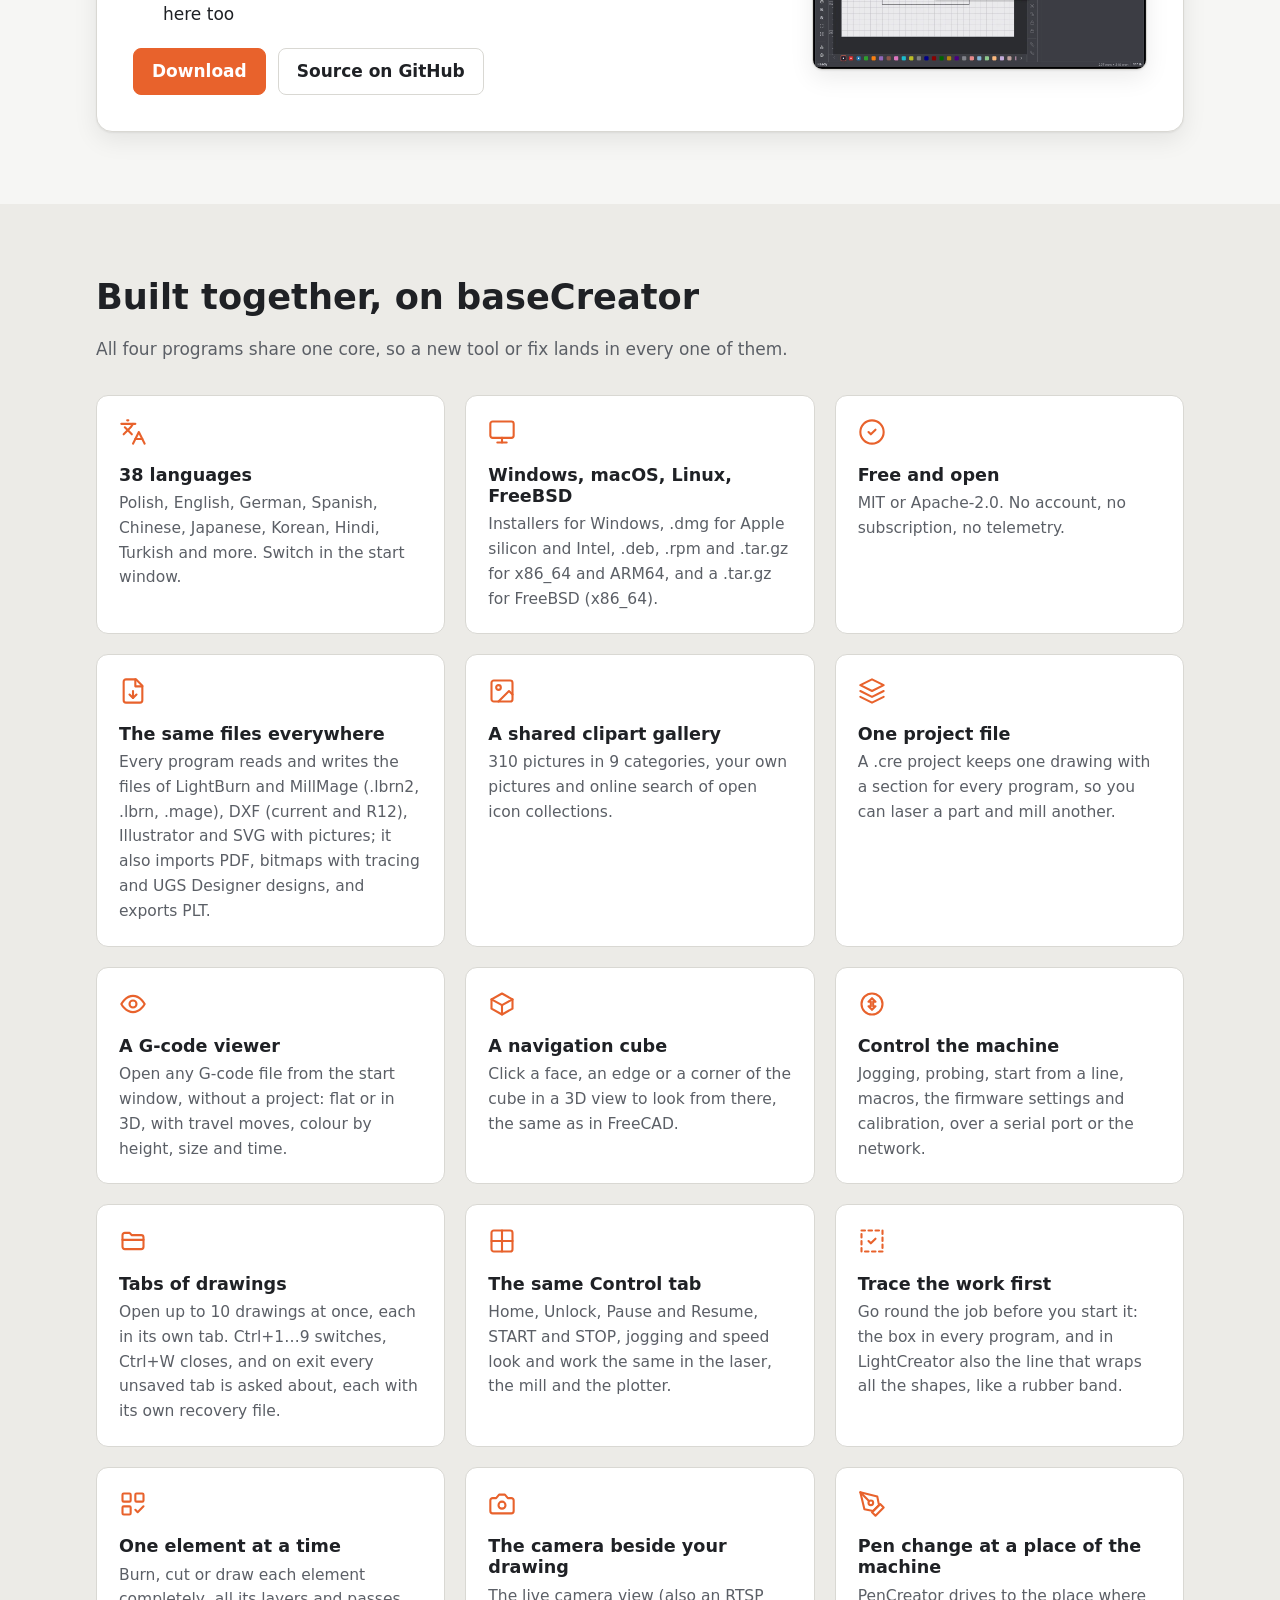
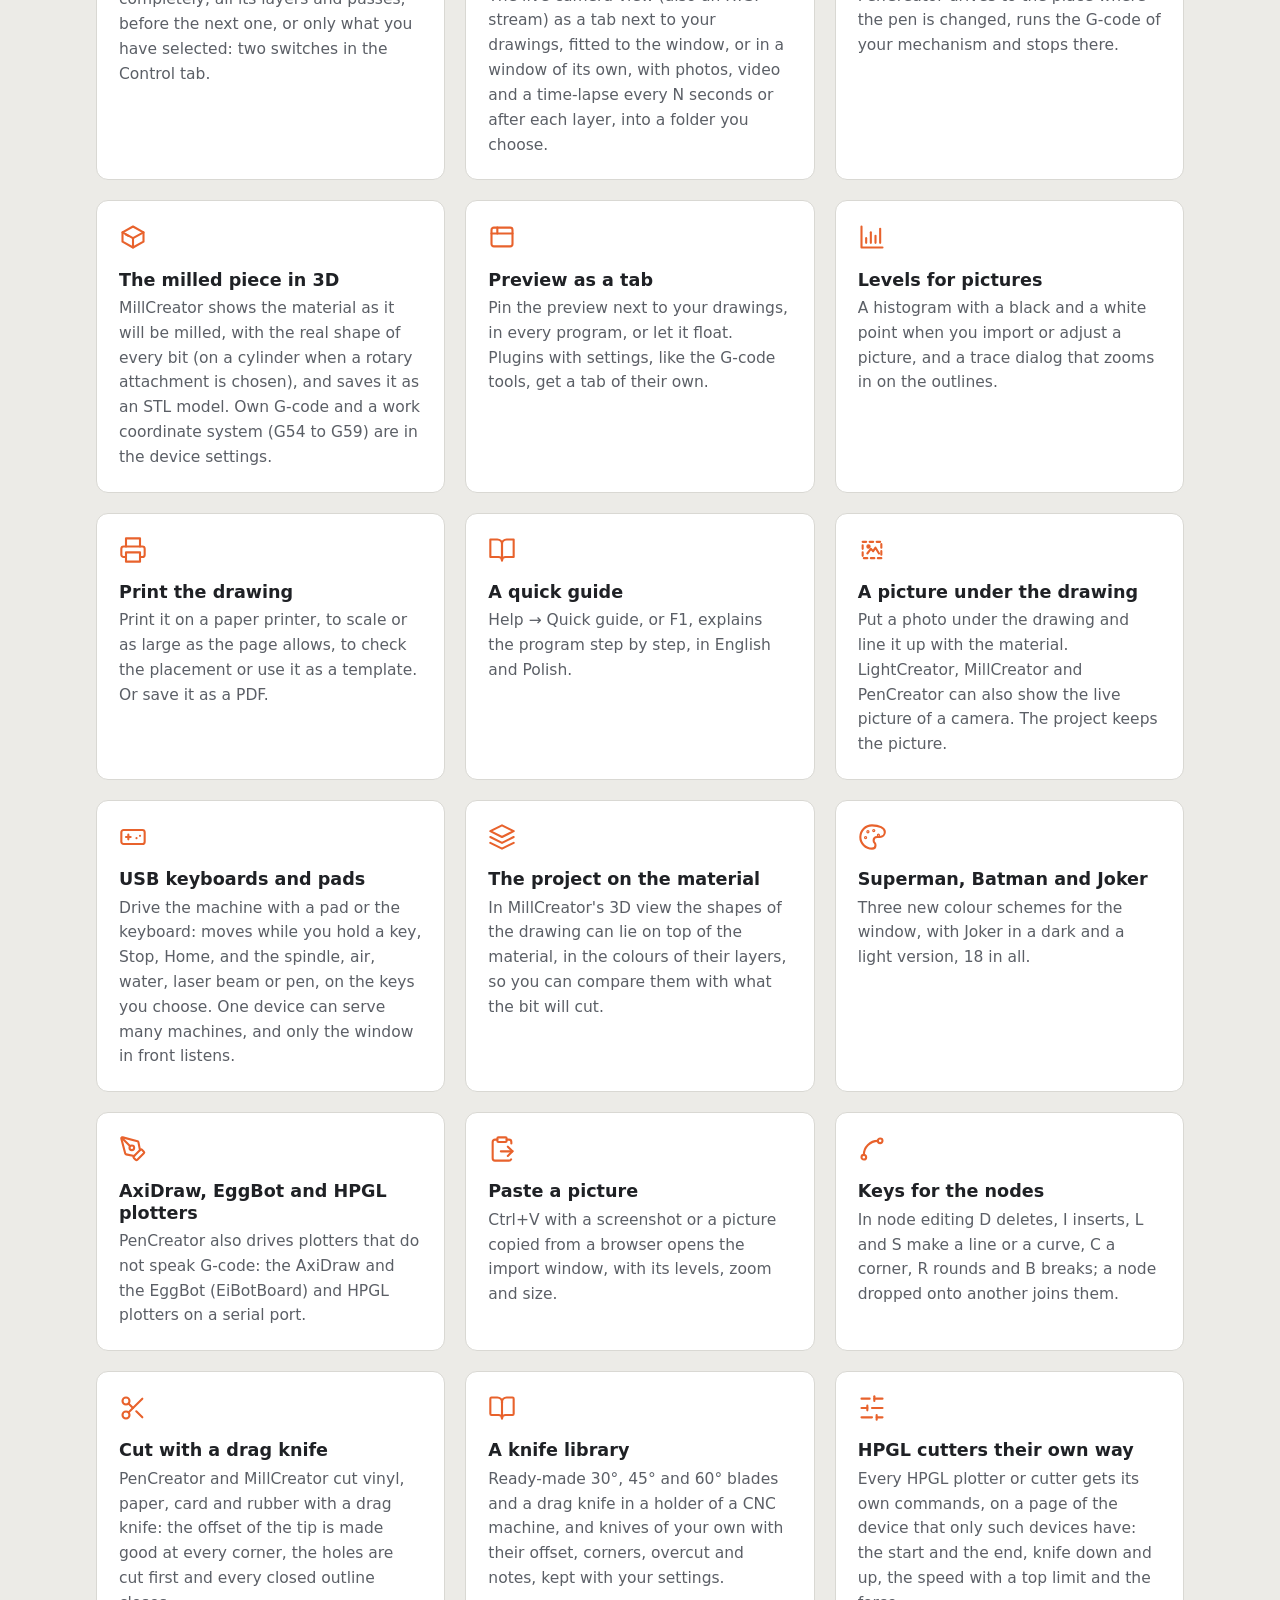
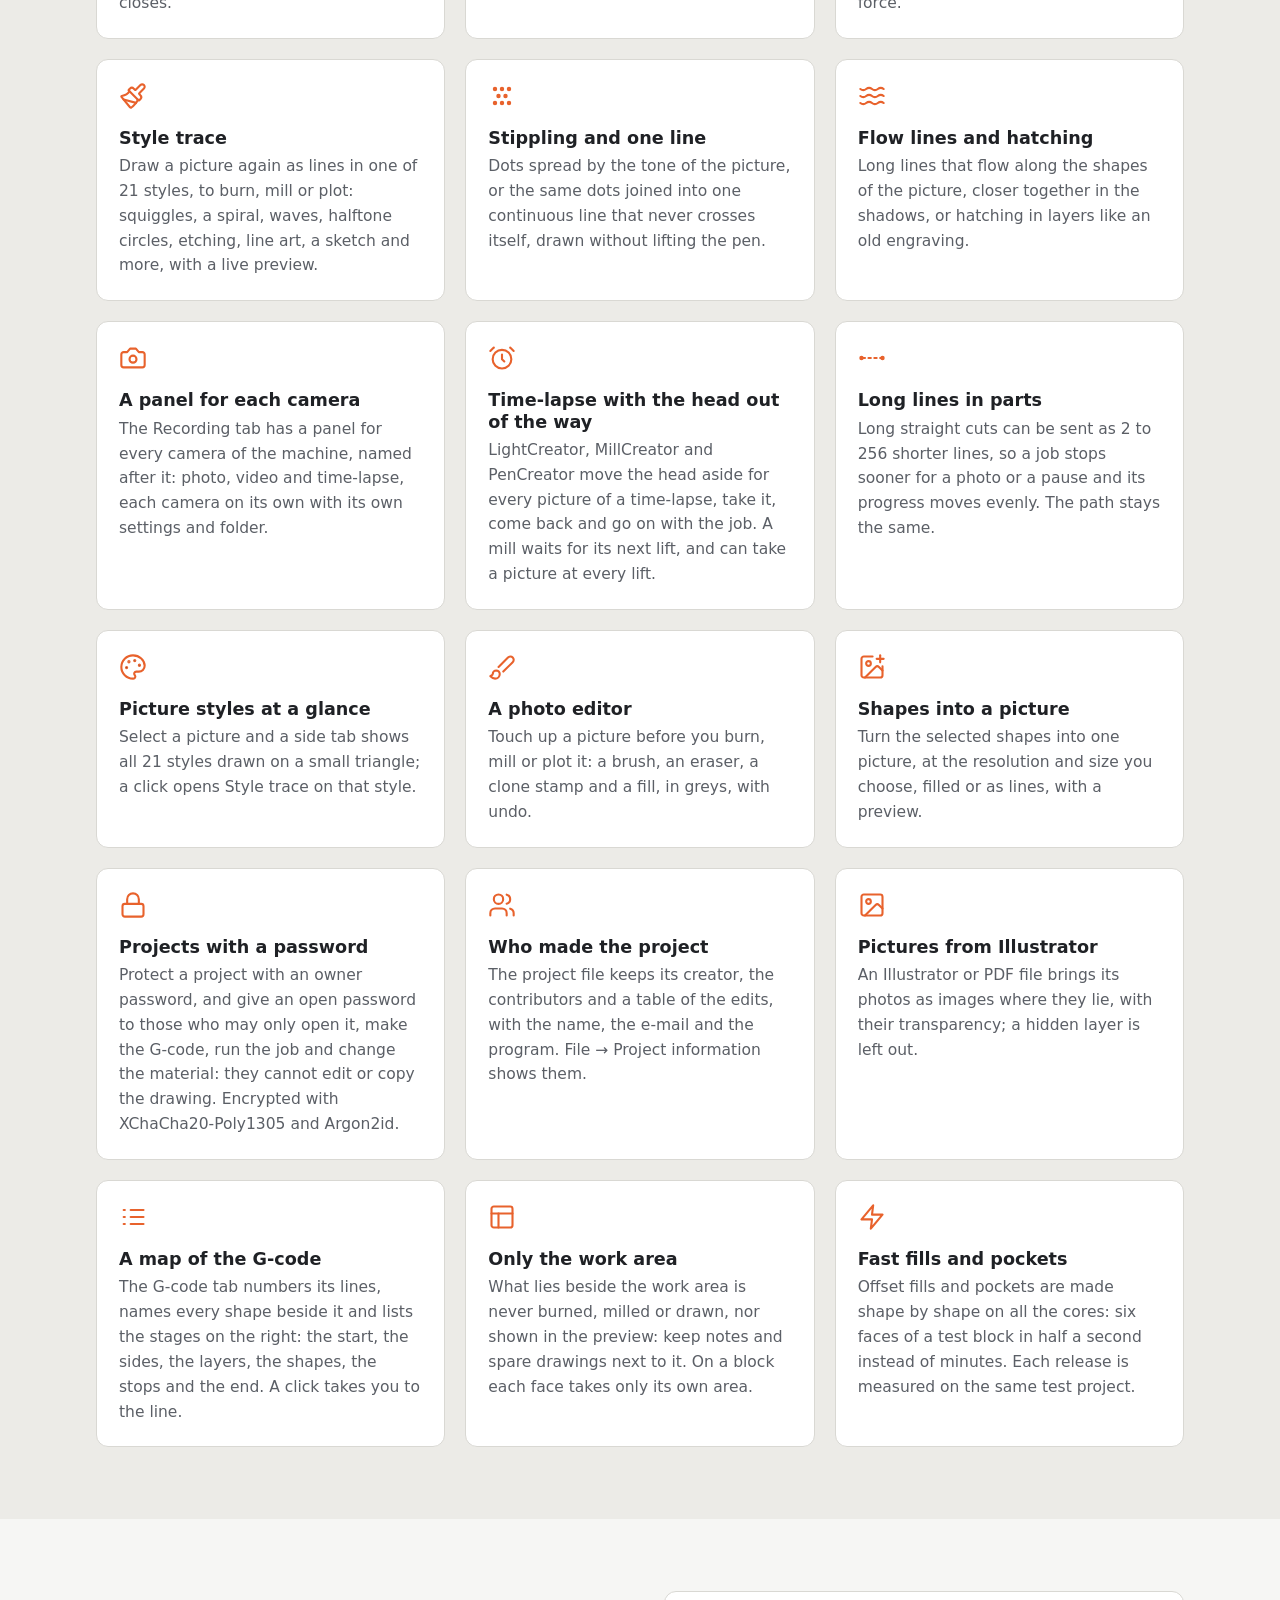
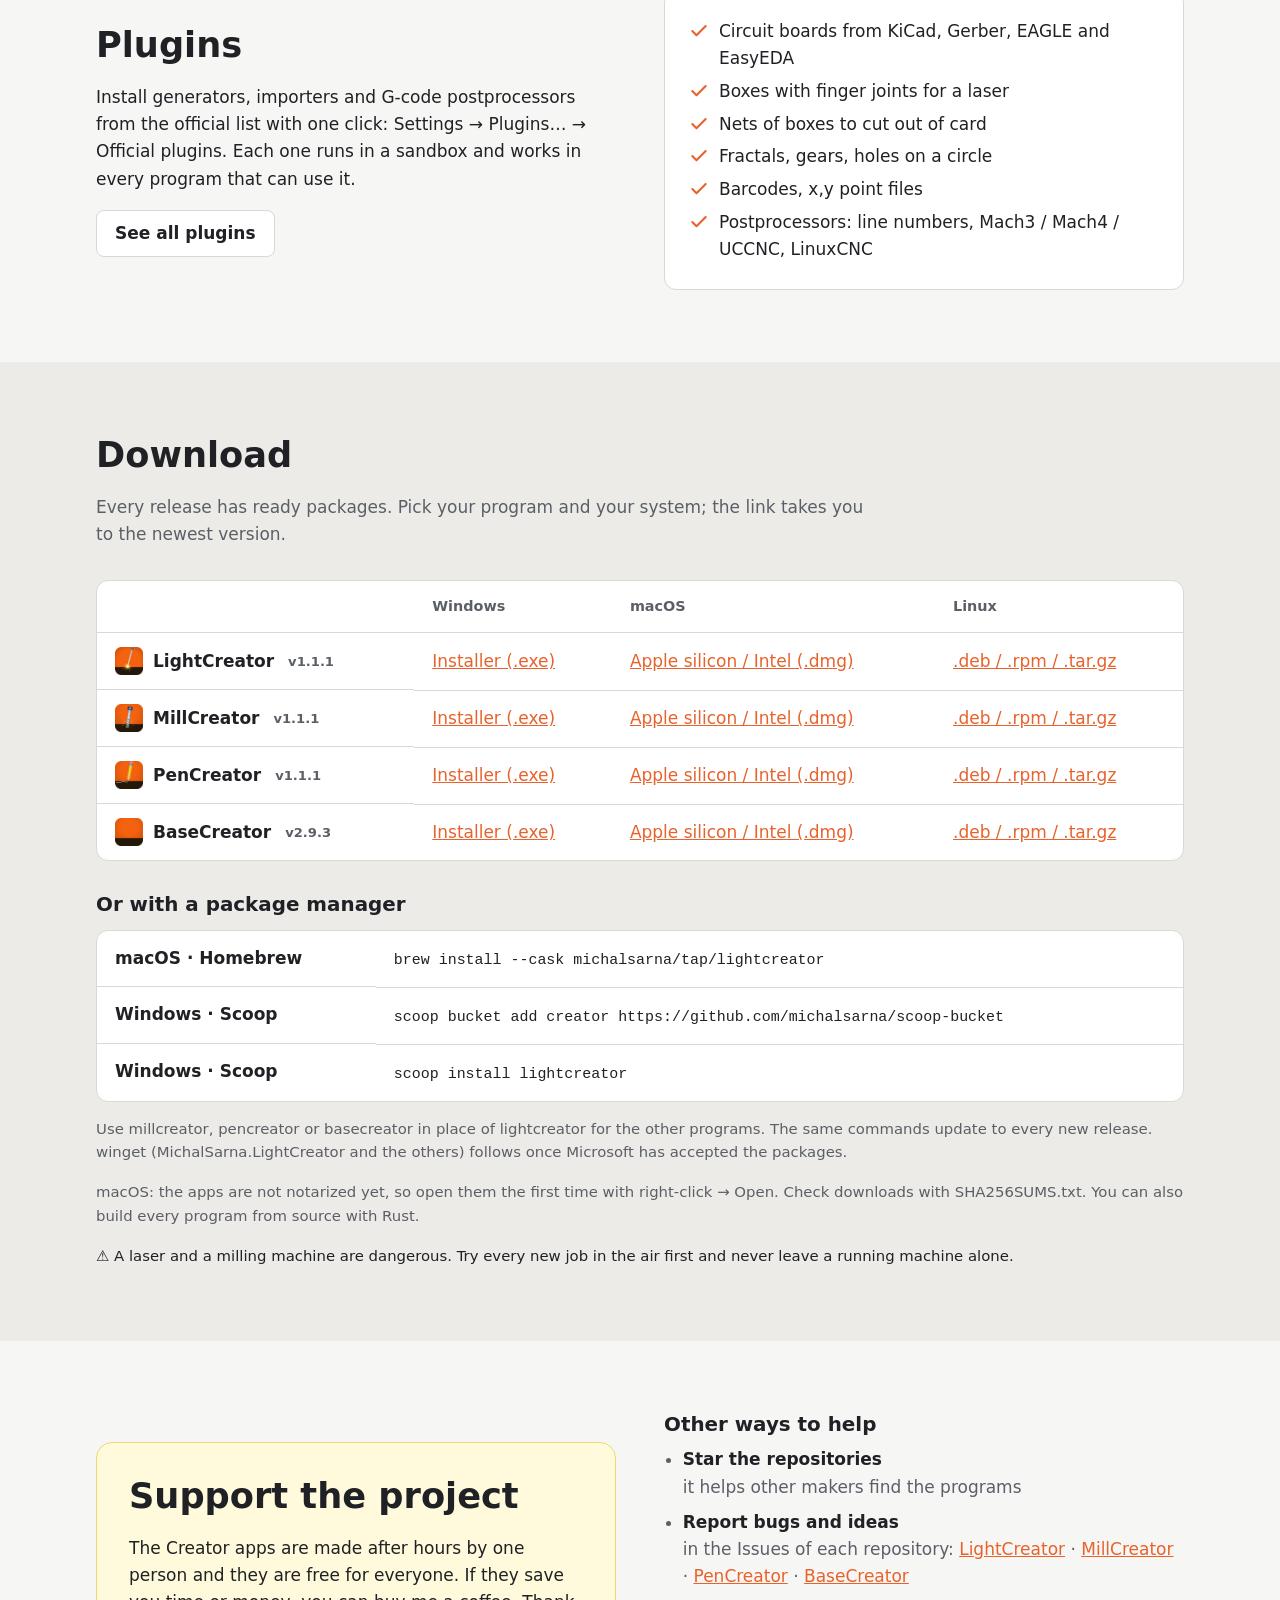
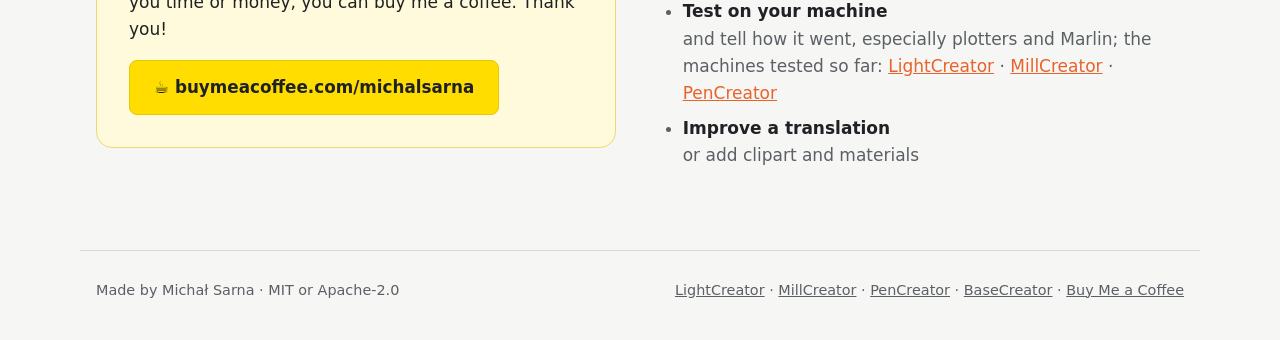
==== commit 6afe7399: "v1.1.1 Co-Authored-By: Claude Opus 5.5 <noreply@anthropic.com>" ====
--- a/index.html
+++ b/index.html
@@ -27,7 +27,7 @@
    "description": "An open-source program for laser engravers and cutters. Cut layers, line, fill and image engraving with six dithering methods, a camera overlay, a toolpath preview with the time of the job and a G-code viewer.",
    "applicationCategory": "DesignApplication",
    "operatingSystem": "Windows, macOS, Linux, FreeBSD",
-   "softwareVersion": "1.1.0",
+   "softwareVersion": "1.1.1",
    "url": "https://github.com/michalsarna/LightCreator",
    "downloadUrl": "https://github.com/michalsarna/LightCreator/releases/latest",
    "license": [
@@ -50,7 +50,7 @@
    "description": "Layers with an operation (outside, inside, on the line, pocket, drill) and a bit from the library, a 3D preview of the material, picture engraving and 3D relief, streaming to GRBL (0.7 to 1.1 and newer) with probing and macros.",
    "applicationCategory": "DesignApplication",
    "operatingSystem": "Windows, macOS, Linux, FreeBSD",
-   "softwareVersion": "1.1.0",
+   "softwareVersion": "1.1.1",
    "url": "https://github.com/michalsarna/MillCreator",
    "downloadUrl": "https://github.com/michalsarna/MillCreator/releases/latest",
    "license": [
@@ -73,7 +73,7 @@
    "description": "Pens as layers: colour, width, speed, outline and fill lines. A plot preview with the pen-up moves, the number of lifts and the time, stroke ordering to shorten the moves, and a pause to change the pen.",
    "applicationCategory": "DesignApplication",
    "operatingSystem": "Windows, macOS, Linux, FreeBSD",
-   "softwareVersion": "1.1.0",
+   "softwareVersion": "1.1.1",
    "url": "https://github.com/michalsarna/PenCreator",
    "downloadUrl": "https://github.com/michalsarna/PenCreator/releases/latest",
    "license": [
@@ -155,7 +155,7 @@
             <img src="img/lightcreator.png" alt="" width="64" height="64">
             <div><h3>LightCreator</h3><p class="tag">Laser engravers and cutters</p></div>
           </header>
-          <span class="ver">v1.1.0</span>
+          <span class="ver">v1.1.1</span>
           <p>An open-source program for laser engravers and cutters. Cut layers, line, fill and image engraving with six dithering methods, a camera overlay, a toolpath preview with the time of the job and a G-code viewer.</p>
           <ul class="checks"><li><svg viewBox="0 0 24 24" aria-hidden="true"><path d="M20 6 9 17l-5-5"/></svg>GRBL (0.7 to 1.1 and newer) and Marlin over a serial port or the network</li><li><svg viewBox="0 0 24 24" aria-hidden="true"><path d="M20 6 9 17l-5-5"/></svg>Ruida / Trocen jobs as PLT / DXF</li><li><svg viewBox="0 0 24 24" aria-hidden="true"><path d="M20 6 9 17l-5-5"/></svg><a href="https://github.com/michalsarna/LightCreator/blob/main/TESTS_ON_DEVICES.md">Tested on a Sculpfun S9 diode laser</a></li></ul>
           <div class="actions">
@@ -171,7 +171,7 @@
             <img src="img/millcreator.png" alt="" width="64" height="64">
             <div><h3>MillCreator</h3><p class="tag">CNC milling machines</p></div>
           </header>
-          <span class="ver">v1.1.0</span>
+          <span class="ver">v1.1.1</span>
           <p>Layers with an operation (outside, inside, on the line, pocket, drill) and a bit from the library, a 3D preview of the material, picture engraving and 3D relief, streaming to GRBL (0.7 to 1.1 and newer) with probing and macros.</p>
           <ul class="checks"><li><svg viewBox="0 0 24 24" aria-hidden="true"><path d="M20 6 9 17l-5-5"/></svg>Bit library with seven kinds of bits</li><li><svg viewBox="0 0 24 24" aria-hidden="true"><path d="M20 6 9 17l-5-5"/></svg>3D view and an animated simulation</li><li><svg viewBox="0 0 24 24" aria-hidden="true"><path d="M20 6 9 17l-5-5"/></svg><a href="https://github.com/michalsarna/MillCreator/blob/main/TESTS_ON_DEVICES.md">Tested on a TwoTrees TTC450Pro</a></li></ul>
           <div class="actions">
@@ -187,7 +187,7 @@
             <img src="img/pencreator.png" alt="" width="64" height="64">
             <div><h3>PenCreator</h3><p class="tag">Pen plotters</p></div>
           </header>
-          <span class="ver">v1.1.0</span>
+          <span class="ver">v1.1.1</span>
           <p>Pens as layers: colour, width, speed, outline and fill lines. A plot preview with the pen-up moves, the number of lifts and the time, stroke ordering to shorten the moves, and a pause to change the pen.</p>
           <ul class="checks"><li><svg viewBox="0 0 24 24" aria-hidden="true"><path d="M20 6 9 17l-5-5"/></svg>Z axis or a servo pen lift, GRBL 0.7 to 1.1 and newer, AxiDraw / EggBot and HPGL plotters</li><li><svg viewBox="0 0 24 24" aria-hidden="true"><path d="M20 6 9 17l-5-5"/></svg>Pen library with the mark each pen makes</li><li><svg viewBox="0 0 24 24" aria-hidden="true"><path d="M20 6 9 17l-5-5"/></svg>Pictures drawn with dots or hatching</li><li><svg viewBox="0 0 24 24" aria-hidden="true"><path d="M20 6 9 17l-5-5"/></svg>Tested on a pen plotter built after the <a href="https://www.printables.com/model/137296-drawing-robot-arduino-uno-cnc-shield-grbl">Drawing Robot</a> (Arduino UNO, CNC Shield, GRBL) · <a href="https://github.com/michalsarna/PenCreator/blob/main/TESTS_ON_DEVICES.md">tested devices</a></li></ul>
           <div class="actions">
@@ -236,13 +236,13 @@
     <div class="wrap">
       <h2>Download</h2>
       <p class="sub">Every release has ready packages. Pick your program and your system; the link takes you to the newest version.</p>
-      <div class="table"><table><thead><tr><td></td><th scope="col">Windows</th><th scope="col">macOS</th><th scope="col">Linux</th></tr></thead><tbody><tr><th scope="row"><img src="img/lightcreator.png" alt="" width="28" height="28">LightCreator <span class="ver">v1.1.0</span></th>
+      <div class="table"><table><thead><tr><td></td><th scope="col">Windows</th><th scope="col">macOS</th><th scope="col">Linux</th></tr></thead><tbody><tr><th scope="row"><img src="img/lightcreator.png" alt="" width="28" height="28">LightCreator <span class="ver">v1.1.1</span></th>
           <td><a href="https://github.com/michalsarna/LightCreator/releases/latest">Installer (.exe)</a></td>
           <td><a href="https://github.com/michalsarna/LightCreator/releases/latest">Apple silicon / Intel (.dmg)</a></td>
-          <td><a href="https://github.com/michalsarna/LightCreator/releases/latest">.deb / .rpm / .tar.gz</a></td></tr><tr><th scope="row"><img src="img/millcreator.png" alt="" width="28" height="28">MillCreator <span class="ver">v1.1.0</span></th>
+          <td><a href="https://github.com/michalsarna/LightCreator/releases/latest">.deb / .rpm / .tar.gz</a></td></tr><tr><th scope="row"><img src="img/millcreator.png" alt="" width="28" height="28">MillCreator <span class="ver">v1.1.1</span></th>
           <td><a href="https://github.com/michalsarna/MillCreator/releases/latest">Installer (.exe)</a></td>
           <td><a href="https://github.com/michalsarna/MillCreator/releases/latest">Apple silicon / Intel (.dmg)</a></td>
-          <td><a href="https://github.com/michalsarna/MillCreator/releases/latest">.deb / .rpm / .tar.gz</a></td></tr><tr><th scope="row"><img src="img/pencreator.png" alt="" width="28" height="28">PenCreator <span class="ver">v1.1.0</span></th>
+          <td><a href="https://github.com/michalsarna/MillCreator/releases/latest">.deb / .rpm / .tar.gz</a></td></tr><tr><th scope="row"><img src="img/pencreator.png" alt="" width="28" height="28">PenCreator <span class="ver">v1.1.1</span></th>
           <td><a href="https://github.com/michalsarna/PenCreator/releases/latest">Installer (.exe)</a></td>
           <td><a href="https://github.com/michalsarna/PenCreator/releases/latest">Apple silicon / Intel (.dmg)</a></td>
           <td><a href="https://github.com/michalsarna/PenCreator/releases/latest">.deb / .rpm / .tar.gz</a></td></tr><tr><th scope="row"><img src="img/basecreator.png" alt="" width="28" height="28">BaseCreator <span class="ver">v2.9.3</span></th>
